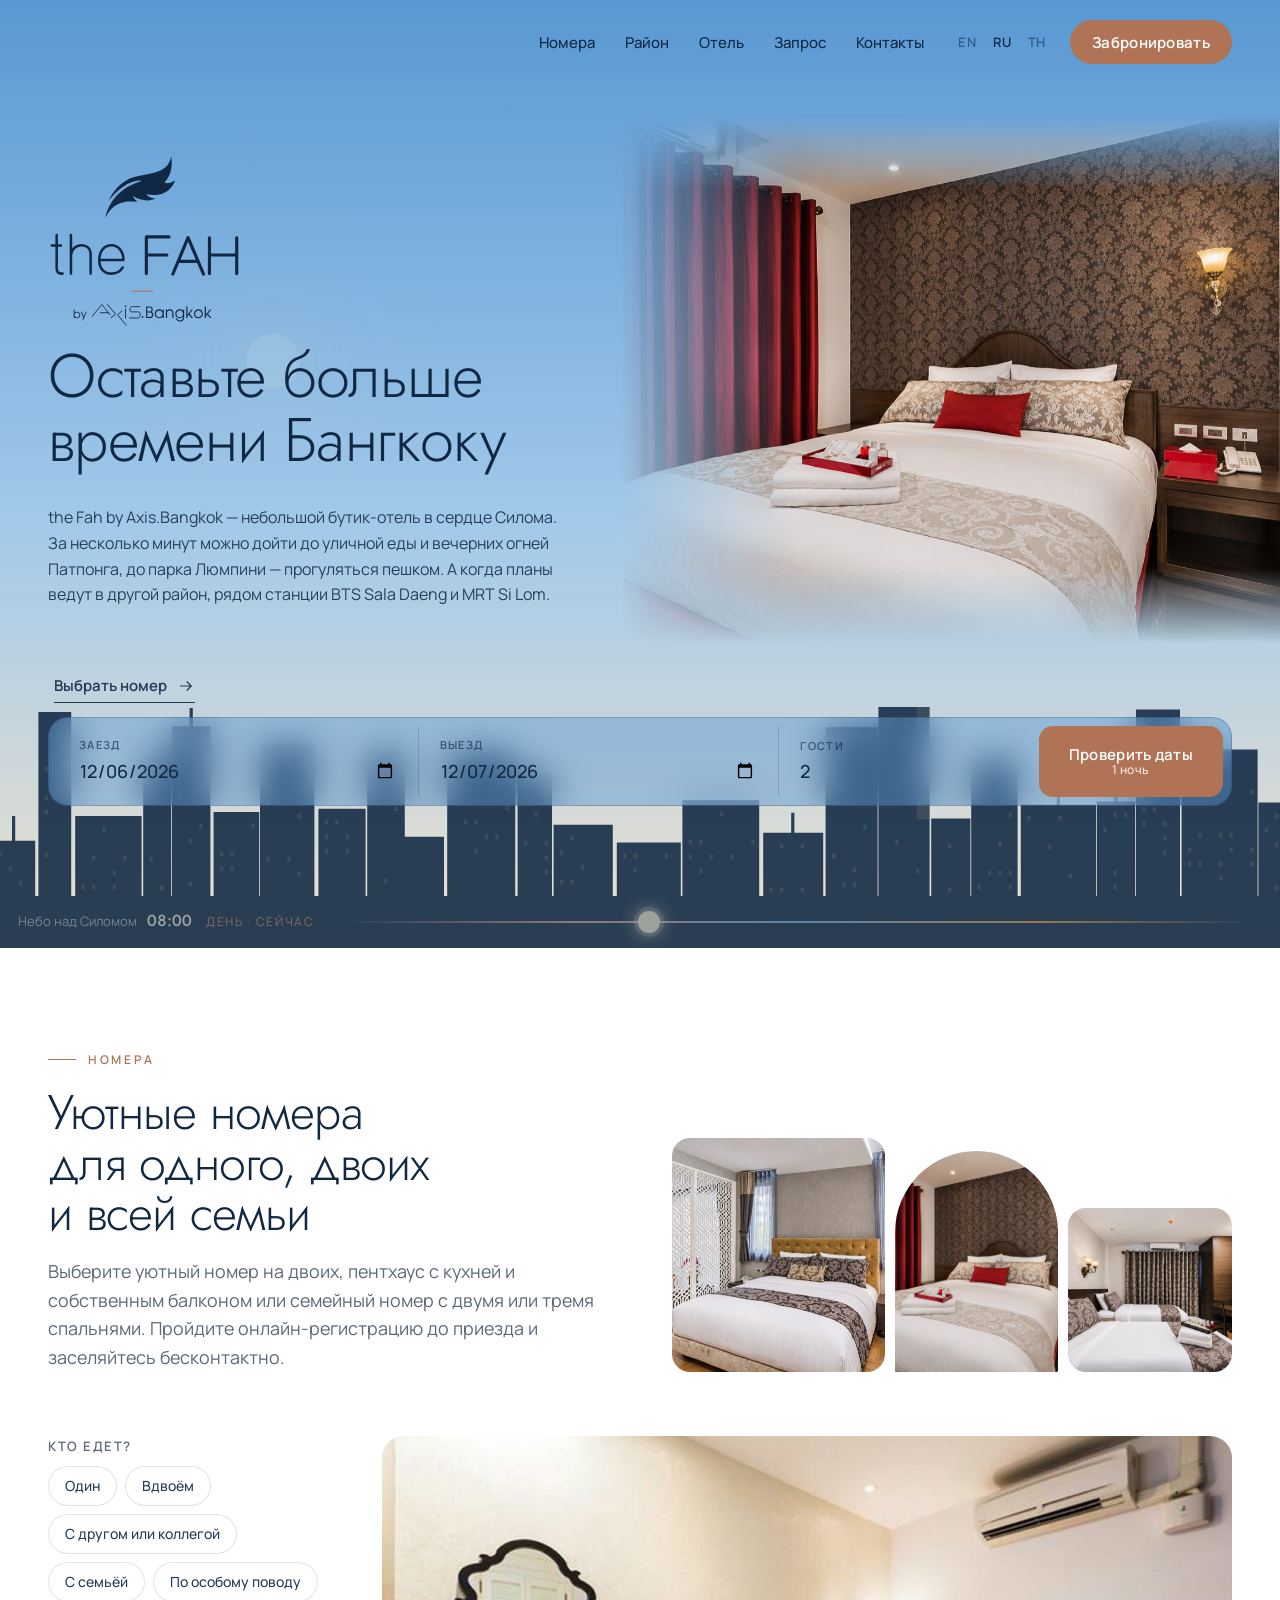
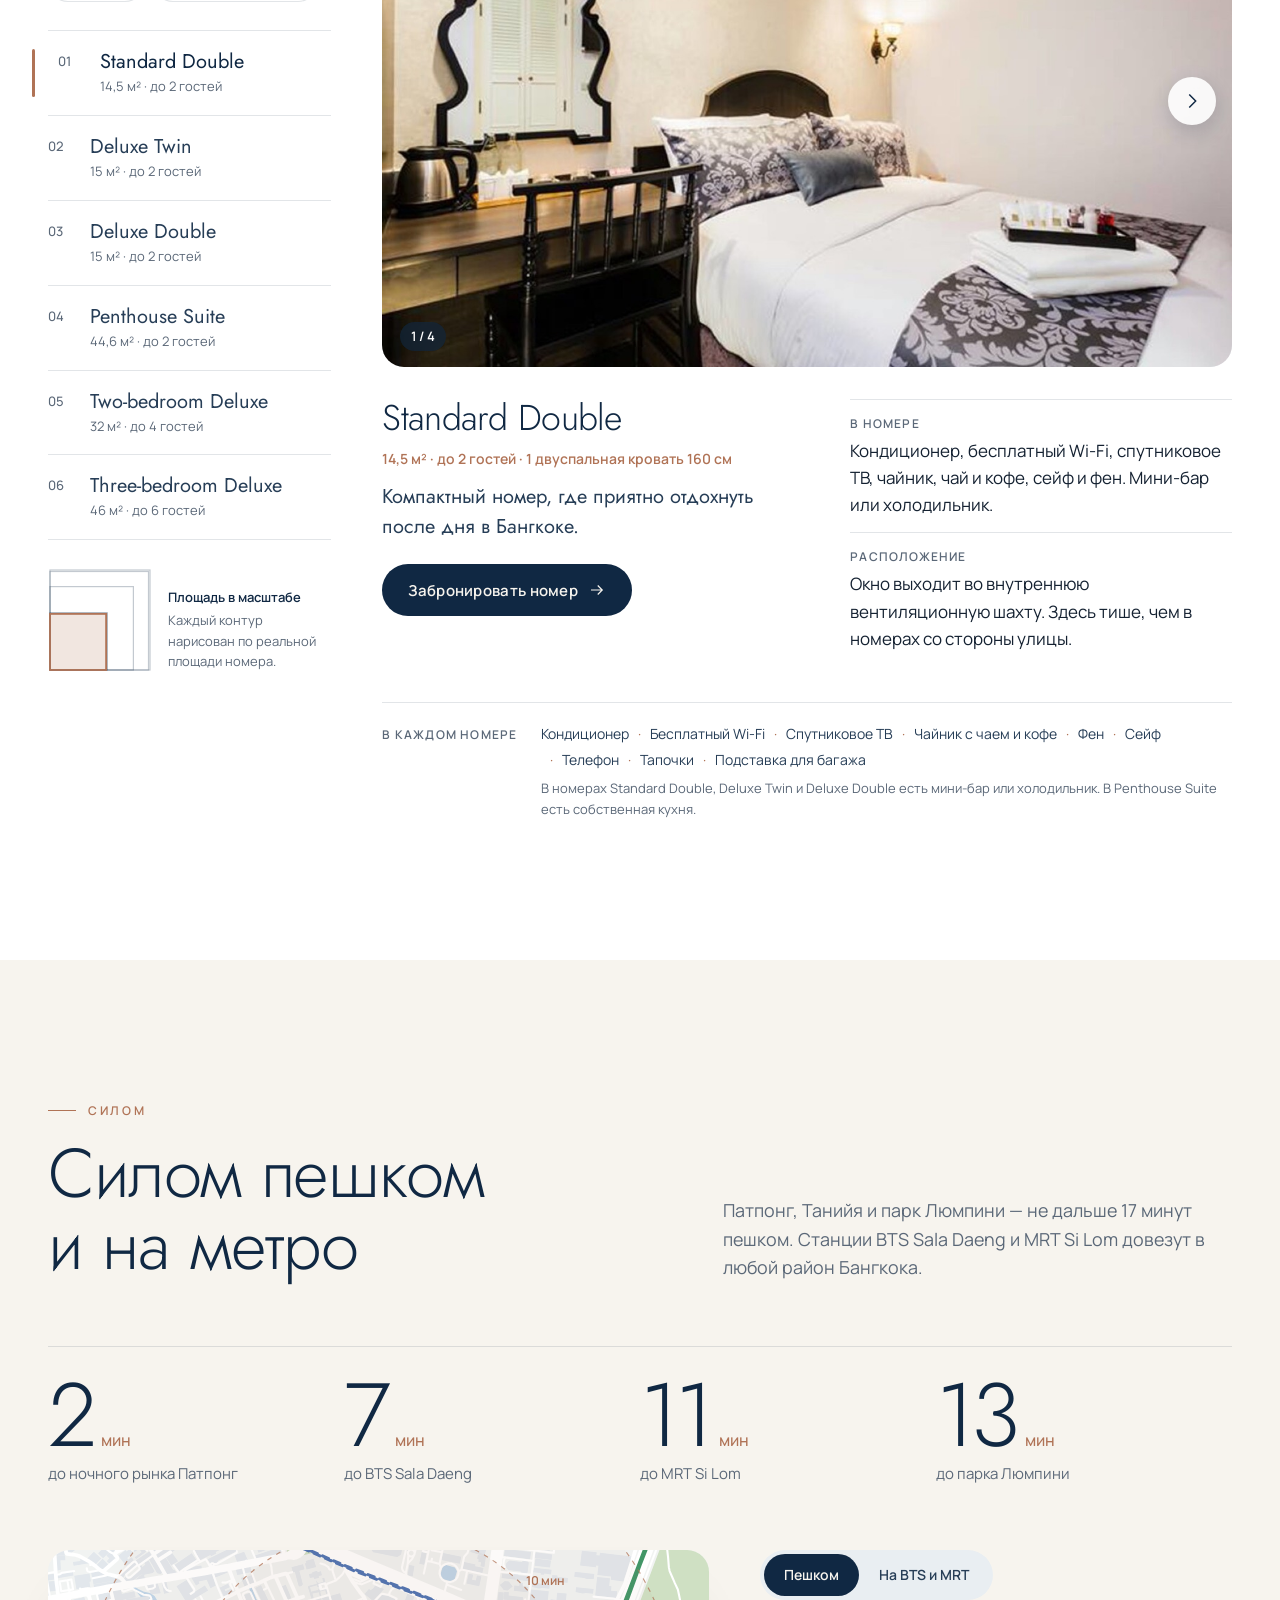
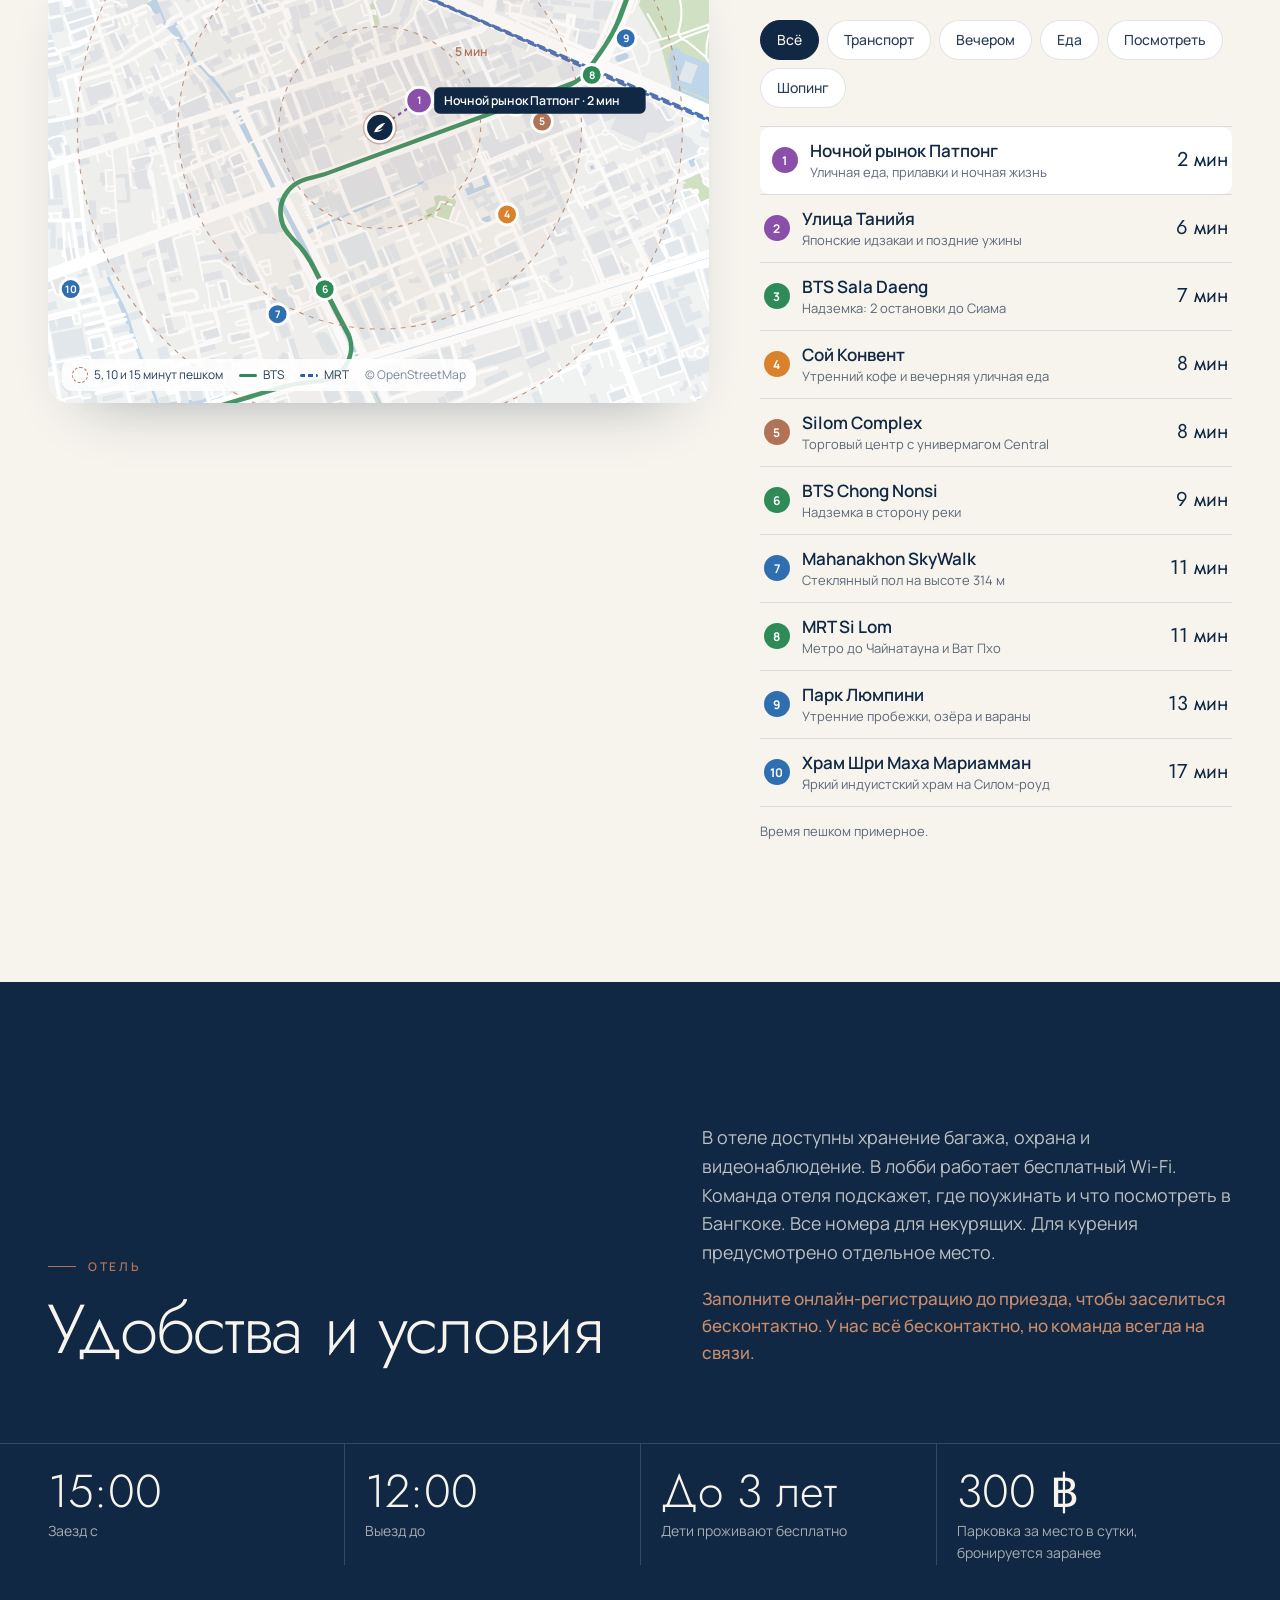
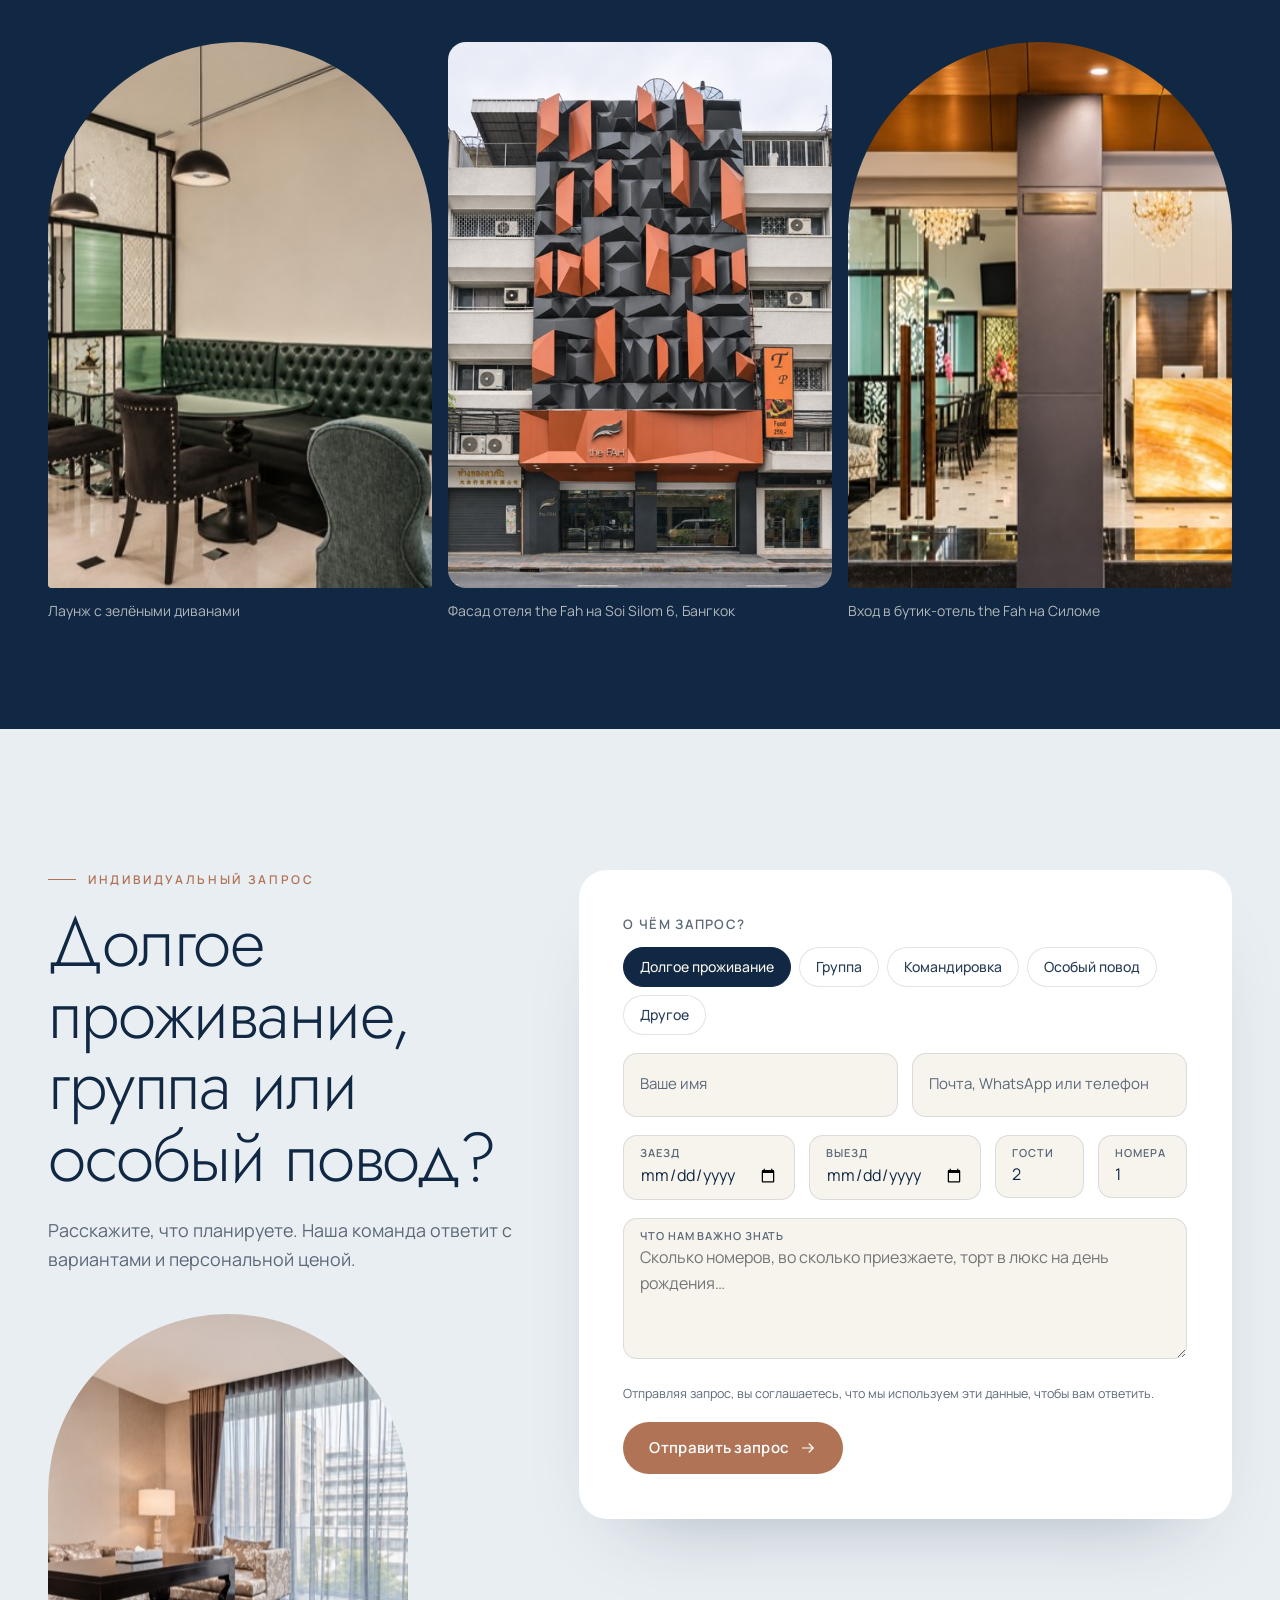
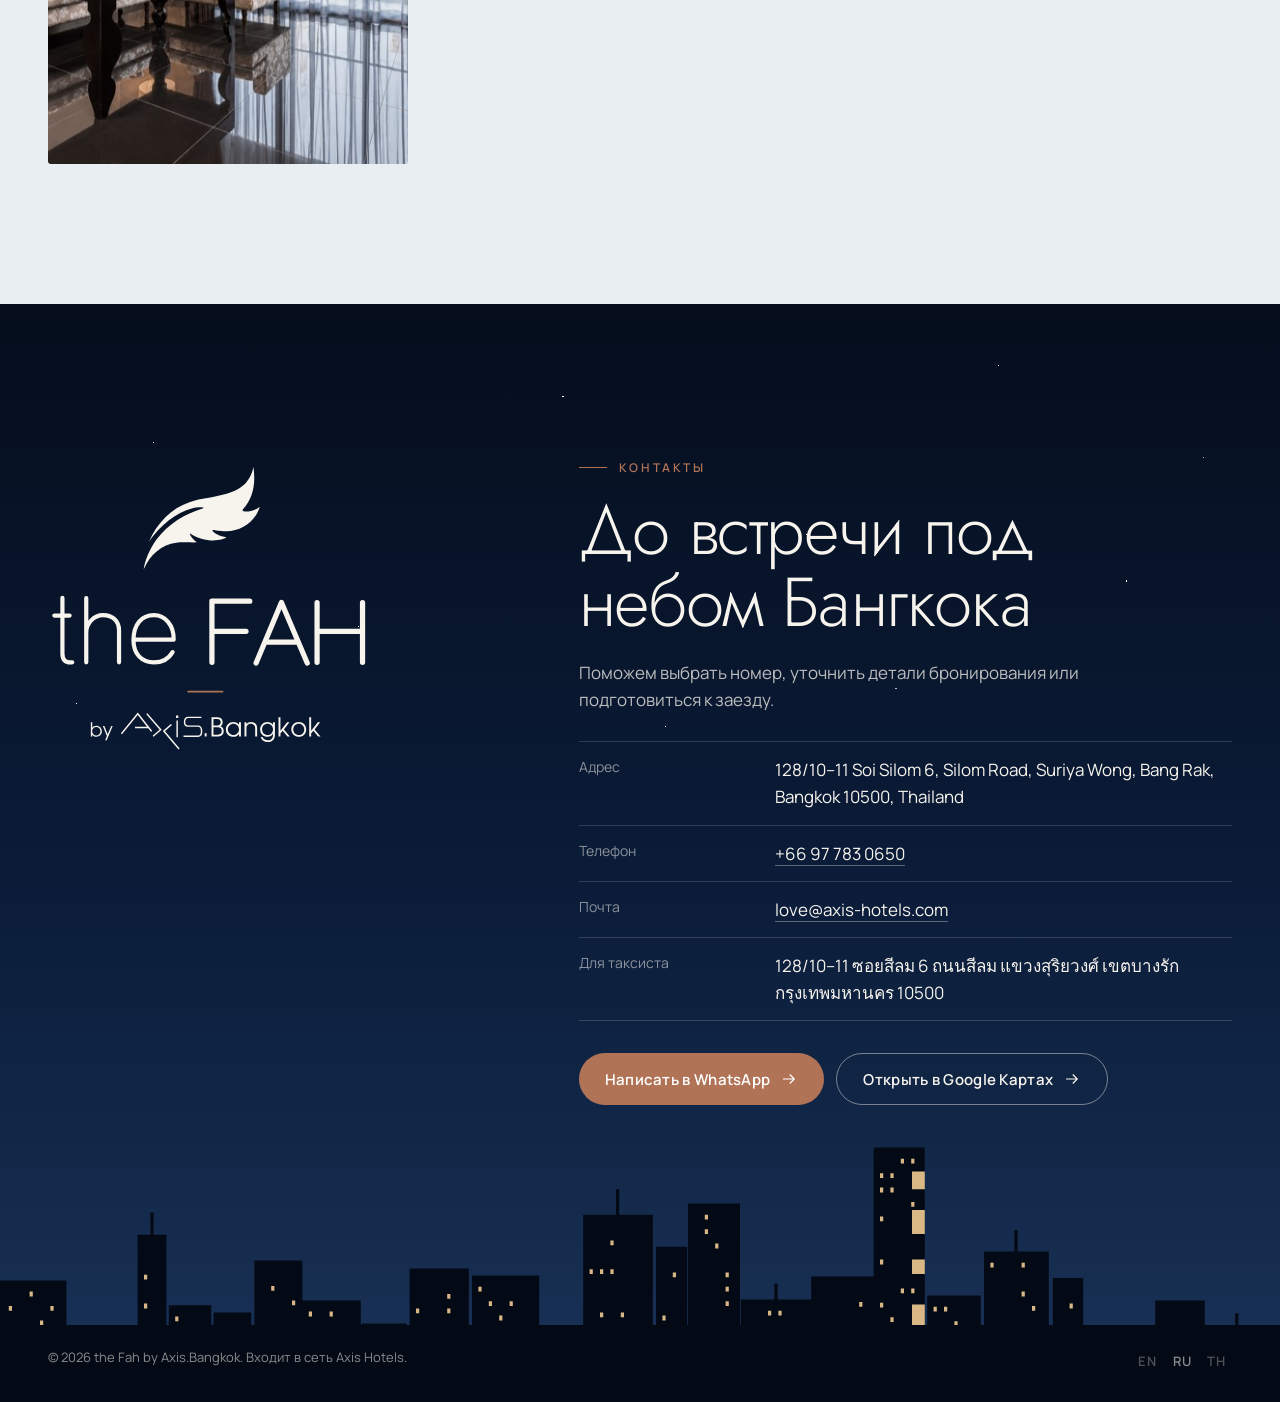
==== docs/ru/index.html @ 9aed9210 "the Fah by Axis.Bangkok website Static pages for Tilda (EN/RU/TH) built from content/*.json by scrip" ====
<!doctype html>
<html lang="ru">
<head>
<meta charset="utf-8">
<meta name="viewport" content="width=device-width, initial-scale=1">
<title>the Fah by Axis.Bangkok — бутик-отель в Силоме, Бангкок</title>
<meta name="description" content="Бутик-отель в Силоме, Бангкок: рядом BTS Sala Daeng, MRT Si Lom и Патпонг. Номера на двоих, пентхаус с балконом и семейные номера. Бронируйте напрямую.">
<meta name="robots" content="noindex">
<link rel="alternate" hreflang="en" href="../en/"><link rel="alternate" hreflang="ru" href="../ru/"><link rel="alternate" hreflang="th" href="../th/">
<link rel="icon" href="../logo.svg">
<style>html,body{margin:0;background:#F7F4EE}</style>
</head>
<body>
<!-- the Fah by Axis.Bangkok · RU · generated by scripts/build.py, do not edit by hand -->
<link rel="preconnect" href="https://fonts.googleapis.com">
<link rel="preconnect" href="https://fonts.gstatic.com" crossorigin>
<link rel="stylesheet" href="https://fonts.googleapis.com/css2?family=Jost:wght@300;400;500&family=Manrope:wght@400;500;600&display=swap">
<style>.fah{--navy:#102843;--navy-2:#1A3557;--slate:#273E57;--ink:#142131;--muted:#5B6878;--copper:#B07356;--copper-2:#C98D6E;--ivory:#F7F4EE;--paper:#FFFFFF;--mist:#E9EEF2;--line:rgba(16,40,67,.12);--sky1:#0B1A30;--sky2:#10264A;--sky3:#1F3A60;--hero-fg:#F7F4EE;--stars:1;--lights:1;--sun-x:50%;--sun-y:30%;--sun-c:#F6E7C8;--sun-s:46px;--wrap:1320px;--header:84px;--ease:cubic-bezier(.2,.7,.1,1);--display:"Jost","Kanit",system-ui,sans-serif;--body:"Manrope","Noto Sans Thai",system-ui,-apple-system,"Segoe UI",sans-serif;font-family:var(--body);font-size:17px;line-height:1.6;color:var(--ink);background:var(--ivory);-webkit-font-smoothing:antialiased;overflow-x:clip}.fah--th{--display:"Kanit","Jost",sans-serif;--body:"Noto Sans Thai","Manrope",sans-serif;line-height:1.75}.fah *,.fah *::before,.fah *::after{box-sizing:border-box}.fah :where(h1,h2,h3,p,ul,ol,dl,dd,figure,fieldset,legend){margin:0;padding:0;border:0}.fah :where(ul,ol){list-style:none}.fah :where(img){display:block;max-width:100%;height:auto;border:0}.fah :where(a){color:inherit;text-decoration:none}.fah :where(button,input,select,textarea){font:inherit;color:inherit}.fah :where(button){background:none;border:0;padding:0;cursor:pointer}.fah [id]{scroll-margin-top:72px}.fah *:focus-visible{outline:2px solid var(--copper);outline-offset:3px}.fah ::selection{background:var(--copper);color:#fff}.fah h1,.fah h2,.fah h3{font-family:var(--display);font-weight:300;letter-spacing:-.02em;line-height:1.04;color:inherit;text-wrap:balance}.fah h2{font-size:clamp(38px,5.4vw,78px)}.fah h3{font-size:clamp(28px,2.8vw,40px)}.fah--th h1,.fah--th h2,.fah--th h3{letter-spacing:0;line-height:1.25}.fah-wrap{width:100%;max-width:var(--wrap);margin:0 auto;padding:0 clamp(16px,4vw,48px)}.fah-kicker,.fah-eyebrow{font-size:12px;font-weight:600;letter-spacing:.22em;text-transform:uppercase;color:var(--copper);margin-bottom:18px;display:flex;align-items:center;gap:12px}.fah-kicker::before{content:"";width:28px;height:1px;background:currentColor}.fah--th .fah-kicker,.fah--th .fah-eyebrow{letter-spacing:.04em;font-size:14px}.fah-lead{font-size:clamp(17px,1.4vw,20px);color:var(--muted);max-width:34em}.fah-note{font-size:13px;color:var(--muted);margin-top:14px}.fah-hint{font-size:13px;letter-spacing:.12em;text-transform:uppercase;opacity:.55;margin-top:18px;text-align:center}.fah-btn{display:inline-flex;align-items:center;justify-content:center;gap:10px;min-height:52px;padding:0 26px;border-radius:100px;font:600 15px/1 var(--body);letter-spacing:.02em;white-space:nowrap;transition:background .25s,color .25s,transform .25s var(--ease),box-shadow .25s}.fah-btn svg{width:18px;height:18px;transition:transform .3s var(--ease)}.fah-btn:hover svg{transform:translateX(4px)}.fah-btn--copper{background:var(--copper);color:#fff}.fah-btn--copper:hover{background:#9C6247;box-shadow:0 10px 30px -10px rgba(176,115,86,.8)}.fah-btn--navy{background:var(--navy);color:var(--ivory)}.fah-btn--navy:hover{background:var(--navy-2)}.fah-btn--ghost{border:1px solid rgba(247,244,238,.45);color:var(--ivory)}.fah-btn--ghost:hover{background:rgba(247,244,238,.1)}.fah-btn--line{border:1px solid var(--line);color:var(--navy);background:var(--paper)}.fah-chips{display:flex;flex-wrap:wrap;gap:8px}.fah-chip{position:relative;display:inline-flex;align-items:center;min-height:40px;padding:0 16px;border-radius:100px;border:1px solid var(--line);background:var(--paper);font-size:14px;font-weight:500;color:var(--slate);cursor:pointer;transition:background .2s,color .2s,border-color .2s}.fah-chip:hover{border-color:var(--navy)}.fah-chip.is-on,.fah-chip[aria-pressed="true"],.fah-chip:has(input:checked){background:var(--navy);border-color:var(--navy);color:var(--ivory)}.fah-chip input{position:absolute;opacity:0;pointer-events:none}.fah-header{position:fixed;top:0;left:0;right:0;z-index:60;padding-top:env(safe-area-inset-top,0px);color:var(--hero-fg);transition:background .35s,color .35s,box-shadow .35s,transform .35s var(--ease)}.fah-header.is-solid{background:rgba(247,244,238,.92);color:var(--navy);backdrop-filter:blur(14px);-webkit-backdrop-filter:blur(14px);box-shadow:0 1px 0 var(--line)}.fah-header.is-hidden{transform:translateY(-100%)}.fah-header__row{display:flex;align-items:center;gap:28px;height:var(--header);transition:height .35s}.fah-header.is-solid .fah-header__row{height:68px}.fah-logo-h{display:block;height:50px;width:auto;transition:height .35s}.fah-header.is-solid .fah-logo-h{height:42px}.fah-header__logo{transition:opacity .35s,transform .35s var(--ease)}.fah-header:not(.is-solid):not(.is-menu) .fah-header__logo{opacity:0;transform:translateY(-6px);pointer-events:none}.fah-menu{margin-left:auto}.fah-menu ul{display:flex;gap:30px}.fah-menu a{font-size:15px;font-weight:500;position:relative;padding:6px 0}.fah-menu a::after{content:"";position:absolute;left:0;right:0;bottom:0;height:1px;background:currentColor;transform:scaleX(0);transform-origin:right;transition:transform .35s var(--ease)}.fah-menu a:hover::after{transform:scaleX(1);transform-origin:left}.fah-header__end{display:flex;align-items:center;gap:18px}.fah-langs{display:flex;gap:4px;font-size:13px;font-weight:600;letter-spacing:.06em}.fah-langs a{padding:4px 6px;opacity:.55;transition:opacity .2s}.fah-langs a[aria-current],.fah-langs a:hover{opacity:1}.fah-langs--menu{display:none}.fah-header__book{min-height:44px;padding:0 22px}.fah-burger{display:none;width:44px;height:44px;position:relative}.fah-burger span{position:absolute;left:11px;right:11px;height:1.5px;background:currentColor;transition:transform .3s,top .3s}.fah-burger span:first-child{top:17px}.fah-burger span:last-child{top:26px}.fah-burger[aria-expanded="true"] span:first-child{top:21px;transform:rotate(45deg)}.fah-burger[aria-expanded="true"] span:last-child{top:21px;transform:rotate(-45deg)}.fah-sky{position:absolute;inset:0;background:linear-gradient(180deg,var(--sky1) 0%,var(--sky2) 55%,var(--sky3) 100%);transition:background 1.2s;overflow:hidden}.fah-stars{position:absolute;inset:0 0 30% 0;opacity:var(--stars);transition:opacity 1.2s;background-image:radial-gradient(1px 1px at 12% 18%,#fff 50%,transparent 51%),radial-gradient(1px 1px at 28% 42%,#fff 50%,transparent 51%),radial-gradient(1.5px 1.5px at 44% 12%,#fff 50%,transparent 51%),radial-gradient(1px 1px at 63% 30%,#fff 50%,transparent 51%),radial-gradient(1px 1px at 78% 8%,#fff 50%,transparent 51%),radial-gradient(1.5px 1.5px at 88% 36%,#fff 50%,transparent 51%),radial-gradient(1px 1px at 6% 52%,#fff 50%,transparent 51%),radial-gradient(1px 1px at 52% 55%,#fff 50%,transparent 51%),radial-gradient(1px 1px at 36% 26%,rgba(255,255,255,.7) 50%,transparent 51%),radial-gradient(1px 1px at 70% 50%,rgba(255,255,255,.7) 50%,transparent 51%),radial-gradient(1px 1px at 94% 20%,rgba(255,255,255,.7) 50%,transparent 51%),radial-gradient(1px 1px at 20% 6%,rgba(255,255,255,.7) 50%,transparent 51%);animation:fah-twinkle 6s ease-in-out infinite alternate}@keyframes fah-twinkle{from{filter:brightness(.7)}to{filter:brightness(1.3)}}.fah-sun{position:absolute;left:var(--sun-x);top:var(--sun-y);width:var(--sun-s);height:var(--sun-s);margin:calc(var(--sun-s) / -2) 0 0 calc(var(--sun-s) / -2);border-radius:50%;background:var(--sun-c);box-shadow:0 0 60px 20px var(--sun-glow,rgba(246,231,200,.4)),0 0 200px 80px var(--sun-glow2,rgba(246,231,200,.15));transition:left 1.2s var(--ease),top 1.2s var(--ease),background 1.2s,box-shadow 1.2s,opacity .6s}.fah-sun.is-behind{opacity:.12}.fah-hero.is-dragging .fah-sky,.fah-hero.is-dragging .fah-sun,.fah-hero.is-dragging .fah-stars,.fah-hero.is-dragging .fah-city__b,.fah-hero.is-dragging .fah-city__w,.fah-hero.is-dragging{transition:none}.fah-city{position:absolute;left:0;right:0;bottom:0;width:100%;height:clamp(130px,21vh,240px);pointer-events:none}.fah-city__b{fill:var(--city,#0A1628);transition:fill 1.2s}.fah-city__w{fill:#FFD89A;opacity:calc(var(--lights) * .85);transition:opacity 1.2s}.fah-city__w--a{animation:fah-blink 7s steps(1) infinite}.fah-city__w--b{animation:fah-blink 11s steps(1) 2s infinite}.fah-city__w--c{animation:fah-blink 5s steps(1) 1s infinite}@keyframes fah-blink{0%,100%{opacity:calc(var(--lights) * .9)}40%{opacity:0}70%{opacity:calc(var(--lights) * .6)}}.fah-hero{position:relative;min-height:max(720px,100svh);color:var(--hero-fg);display:flex;align-items:center;isolation:isolate;transition:color 1.2s}.fah-hero>.fah-city{z-index:1}.fah-hero__grid{position:relative;z-index:2;display:grid;grid-template-columns:minmax(0,6fr) minmax(0,5fr);gap:clamp(32px,5vw,80px);align-items:center;padding-top:calc(var(--header) + 32px);padding-bottom:72px}.fah-hero__logo{width:clamp(150px,15vw,210px);margin-bottom:30px}.fah-hero__logo svg{width:100%;height:auto;display:block}.fah-hero .fah-eyebrow{color:inherit;opacity:.8}.fah-hero h1{font-size:clamp(40px,4.8vw,76px);margin-bottom:20px}.fah-hero__lead{font-size:clamp(16px,1.25vw,18px);max-width:36em;opacity:.85}.fah-booking{margin-top:38px;display:grid;grid-template-columns:1fr 1fr .7fr auto;gap:2px;padding:6px;border-radius:22px;background:rgba(255,255,255,.95);color:var(--ink);box-shadow:0 30px 60px -30px rgba(5,12,24,.6);max-width:760px}.fah-booking label{display:flex;flex-direction:column;justify-content:center;padding:8px 16px;border-radius:16px;cursor:pointer;transition:background .2s;min-width:0}.fah-booking label:hover{background:var(--mist)}.fah-booking span{font-size:11px;font-weight:600;letter-spacing:.12em;text-transform:uppercase;color:var(--muted)}.fah--th .fah-booking span{letter-spacing:0;font-size:13px}.fah-booking input,.fah-booking select{border:0;background:none;padding:2px 0 0;font-size:16px;font-weight:600;color:var(--navy);outline:none;width:100%;min-width:0;-webkit-appearance:none;appearance:none}.fah-booking button{border-radius:16px;flex-direction:column;gap:2px;min-height:64px}.fah-booking__nights{font-size:12px;font-weight:500;opacity:.85}.fah-booking__nights:empty{display:none}.fah-hero__visual{position:relative;justify-self:end;width:100%;max-width:470px}.fah-arch{position:relative;aspect-ratio:4 / 5.4;border-radius:999px 999px 18px 18px;overflow:hidden;background:rgba(255,255,255,.08);box-shadow:0 50px 80px -40px rgba(0,0,0,.6),0 0 0 1px rgba(255,255,255,.12) inset}.fah-arch__slide{position:absolute;inset:0;opacity:0;transition:opacity 1.4s ease}.fah-arch__slide.is-on{opacity:1}.fah-arch__slide img{width:100%;height:100%;object-fit:cover;transform:scale(1.08);transition:transform 7s linear}.fah-arch__slide.is-on img{transform:scale(1)}.fah-dial{position:absolute;left:-36px;right:24px;bottom:-28px;padding:14px 18px 12px;border-radius:18px;background:rgba(10,22,40,.58);color:#F7F4EE;backdrop-filter:blur(16px);-webkit-backdrop-filter:blur(16px);border:1px solid rgba(255,255,255,.14);display:grid;grid-template-columns:1fr auto;gap:6px 14px;align-items:center}.fah-dial__row{grid-column:1 / -1;display:flex;align-items:baseline;gap:10px;font-size:13px}.fah-dial__label{opacity:.7}.fah-dial__time{font:500 20px/1 var(--display);font-variant-numeric:tabular-nums}.fah-dial__phase{margin-left:auto;font-size:12px;letter-spacing:.14em;text-transform:uppercase;color:var(--copper-2)}.fah--th .fah-dial__phase{letter-spacing:0;font-size:13px}.fah-dial__range{-webkit-appearance:none;appearance:none;width:100%;height:26px;background:transparent;cursor:grab;margin:0}.fah-dial__range::-webkit-slider-runnable-track{height:2px;border-radius:2px;background:linear-gradient(90deg,#1F3A60,#E8A59A 26%,#86BCE8 50%,#F2A65A 76%,#1F3A60)}.fah-dial__range::-moz-range-track{height:2px;background:linear-gradient(90deg,#1F3A60,#E8A59A 26%,#86BCE8 50%,#F2A65A 76%,#1F3A60)}.fah-dial__range::-webkit-slider-thumb{-webkit-appearance:none;width:22px;height:22px;margin-top:-10px;border-radius:50%;background:var(--sun-c);box-shadow:0 0 0 4px rgba(255,255,255,.18),0 0 18px var(--sun-c)}.fah-dial__range::-moz-range-thumb{width:22px;height:22px;border:0;border-radius:50%;background:var(--sun-c);box-shadow:0 0 0 4px rgba(255,255,255,.18),0 0 18px var(--sun-c)}.fah-dial__now{font-size:12px;font-weight:600;letter-spacing:.08em;text-transform:uppercase;padding:6px 10px;border-radius:100px;border:1px solid rgba(255,255,255,.3)}.fah-dial__now[hidden]{display:none}.fah-intro{padding:clamp(110px,14vw,200px) 0 clamp(80px,10vw,140px);background:var(--ivory)}.fah-intro__text{font:300 clamp(28px,3.6vw,54px)/1.22 var(--display);letter-spacing:-.015em;color:var(--navy);max-width:22em}.fah--th .fah-intro__text{line-height:1.45;letter-spacing:0}.fah.is-js .fah-intro__text span{opacity:.14;transition:opacity .4s}.fah.is-js .fah-intro__text span.is-lit{opacity:1}.fah-numbers{display:grid;grid-template-columns:repeat(4,1fr);margin-top:clamp(64px,8vw,110px);border-top:1px solid var(--line)}.fah-numbers li{padding:28px 24px 0 0;display:flex;flex-direction:column;gap:6px}.fah-numbers strong{font:300 clamp(56px,7vw,108px)/.9 var(--display);color:var(--navy);letter-spacing:-.04em;display:flex;align-items:baseline;gap:8px}.fah-numbers small{font:500 16px/1 var(--body);letter-spacing:0;color:var(--copper)}.fah-numbers span{color:var(--muted);font-size:15px}.fah-section{padding:clamp(90px,11vw,160px) 0;position:relative}.fah-head{margin-bottom:clamp(40px,5vw,72px)}.fah-head--row{display:grid;grid-template-columns:minmax(0,1.2fr) minmax(0,1fr);gap:32px 64px;align-items:end}.fah-head h2{color:var(--navy)}.fah-rooms{background:var(--paper)}.fah-who p{font-size:13px;font-weight:600;letter-spacing:.12em;text-transform:uppercase;color:var(--muted);margin-bottom:12px}.fah--th .fah-who p{letter-spacing:0;font-size:15px}.fah-rooms__grid{display:grid;grid-template-columns:minmax(250px,3fr) minmax(0,9fr);gap:clamp(28px,4vw,64px);align-items:start}.fah-rooms__side{position:sticky;top:96px;display:flex;flex-direction:column;gap:28px}.fah-tabs{display:flex;flex-direction:column;border-top:1px solid var(--line)}.fah-tab{position:relative;display:grid;grid-template-columns:34px 1fr;gap:2px 8px;text-align:left;padding:18px 8px 18px 0;border-bottom:1px solid var(--line);transition:padding .35s var(--ease)}.fah-tab__n{grid-row:span 2;font:500 13px/1.9 var(--body);color:var(--muted)}.fah-tab__name{font:400 20px/1.25 var(--display);color:var(--slate);transition:color .25s}.fah-tab__meta{font-size:13px;color:var(--muted)}.fah-tab__match{position:absolute;right:0;top:-10px;font-size:11px;font-weight:600;letter-spacing:.06em;text-transform:uppercase;color:#fff;background:var(--copper);border-radius:100px;padding:3px 9px;opacity:0;transform:translateY(4px);transition:opacity .3s,transform .3s}.fah--th .fah-tab__match{letter-spacing:0;font-size:12px}.fah-tab.is-match .fah-tab__match{opacity:1;transform:none}.fah-tab::before{content:"";position:absolute;left:-16px;top:18px;bottom:18px;width:3px;border-radius:3px;background:var(--copper);transform:scaleY(0);transition:transform .35s var(--ease)}.fah-tab.is-on{padding-left:10px}.fah-tab.is-on::before{transform:scaleY(1)}.fah-tab.is-on .fah-tab__name,.fah-tab:hover .fah-tab__name{color:var(--navy)}.fah-scale{display:grid;grid-template-columns:104px 1fr;gap:16px;align-items:end;font-size:13px;color:var(--muted)}.fah-scale svg{width:104px;height:104px;overflow:visible}.fah-scale rect{fill:none;stroke:rgba(16,40,67,.25);stroke-width:1.2;transition:fill .4s,stroke .4s}.fah-scale rect.is-on{fill:rgba(176,115,86,.18);stroke:var(--copper);stroke-width:1.8}.fah-scale b{display:block;color:var(--navy);font-weight:600;margin-bottom:2px}.fah-rooms__stage{position:relative}.fah-room{display:grid;grid-template-columns:minmax(0,1fr);gap:32px;margin-bottom:64px}.fah.is-js .fah-room{display:none;margin:0}.fah.is-js .fah-room.is-on{display:grid;animation:fah-in .6s var(--ease)}@keyframes fah-in{from{opacity:0;transform:translateY(16px)}to{opacity:1;transform:none}}.fah-room__media{position:relative;border-radius:22px;overflow:hidden;background:var(--mist)}.fah-track{display:flex;overflow-x:auto;scroll-snap-type:x mandatory;scrollbar-width:none;overscroll-behavior-x:contain}.fah-track::-webkit-scrollbar{display:none}.fah-track li{flex:0 0 100%;scroll-snap-align:start;aspect-ratio:16 / 10}.fah-zoom{display:block;width:100%;height:100%;cursor:zoom-in}.fah-track img,.fah-strip img{width:100%;height:100%;object-fit:cover}.fah-nav{position:absolute;top:50%;transform:translateY(-50%);width:48px;height:48px;border-radius:50%;background:rgba(255,255,255,.9);color:var(--navy);display:grid;place-items:center;box-shadow:0 6px 20px rgba(16,40,67,.18);transition:opacity .25s,background .25s,transform .25s}.fah-nav:hover{background:#fff;transform:translateY(-50%) scale(1.06)}.fah-nav svg{width:22px;height:22px}.fah-prev{left:16px}.fah-next{right:16px}.fah-nav[disabled]{opacity:0;pointer-events:none}.fah-count{position:absolute;left:18px;bottom:16px;color:#fff;background:rgba(16,40,67,.6);backdrop-filter:blur(6px);font-size:13px;font-weight:600;padding:4px 11px;border-radius:100px}.fah-room__info{display:grid;grid-template-columns:minmax(0,1fr) minmax(0,1fr);gap:10px 48px;align-items:start}.fah-room__info h3{color:var(--navy);grid-column:1}.fah-room__specs{grid-column:1;display:flex;flex-wrap:wrap;gap:6px 16px;font-size:14px;font-weight:600;color:var(--copper)}.fah-room__specs span + span::before{content:"·";margin-right:16px;color:rgba(16,40,67,.3)}.fah-room__tagline{grid-column:1;font:400 20px/1.45 var(--display);color:var(--slate);margin-top:12px}.fah-room__text{grid-column:2;grid-row:1 / span 3;color:var(--muted)}.fah-room__hl{grid-column:2;display:flex;flex-wrap:wrap;gap:8px}.fah-room__hl li{font-size:13px;padding:6px 12px;border-radius:100px;background:var(--mist);color:var(--slate);font-weight:500}.fah-room__info .fah-btn{grid-column:1;justify-self:start;margin-top:14px}.fah-amenities{margin-top:clamp(64px,8vw,110px);padding-top:36px;border-top:1px solid var(--line);display:grid;grid-template-columns:minmax(250px,3fr) minmax(0,9fr);gap:24px clamp(28px,4vw,64px)}.fah-amenities h3{font-size:24px;color:var(--navy)}.fah-amenities ul{display:flex;flex-wrap:wrap;gap:10px 28px;color:var(--slate)}.fah-amenities li{display:flex;align-items:center;gap:10px}.fah-amenities li::before{content:"";width:6px;height:6px;border-radius:50%;background:var(--copper)}.fah-hotel{background:var(--navy);color:var(--ivory);overflow:hidden}.fah-hotel h2{color:var(--ivory)}.fah-hotel .fah-lead{color:rgba(247,244,238,.75)}.fah-hotel__head{display:grid;grid-template-columns:minmax(0,1.1fr) minmax(0,1fr);gap:32px 72px;align-items:end;margin-bottom:clamp(48px,6vw,80px)}.fah-services{display:grid;grid-template-columns:1fr 1fr;gap:0 28px;margin-top:28px}.fah-services li{padding:11px 0;border-bottom:1px solid rgba(247,244,238,.14);font-size:15px;display:flex;gap:12px;align-items:baseline}.fah-services li::before{content:"";width:12px;height:1px;background:var(--copper-2);transform:translateY(-4px);flex:none}.fah-strip{overflow-x:auto;scrollbar-width:none;cursor:grab;padding:0 clamp(16px,4vw,48px);-webkit-overflow-scrolling:touch}.fah-strip::-webkit-scrollbar{display:none}.fah-strip.is-grabbing{cursor:grabbing}.fah-strip.is-grabbing .fah-zoom{pointer-events:none}.fah-strip__track{display:flex;gap:18px;width:max-content}.fah-strip li{width:clamp(240px,26vw,380px);flex:none}.fah-strip li:nth-child(odd) .fah-zoom{aspect-ratio:3 / 4}.fah-strip li:nth-child(even){padding-top:64px}.fah-strip li:nth-child(even) .fah-zoom{aspect-ratio:4 / 4.4}.fah-strip .fah-zoom{border-radius:18px;overflow:hidden}.fah-strip li:nth-child(3n+1) .fah-zoom{border-radius:999px 999px 18px 18px}.fah-strip img{transition:transform .8s var(--ease)}.fah-strip .fah-zoom:hover img{transform:scale(1.05)}.fah-strip li>span{display:block;margin-top:12px;font-size:14px;color:rgba(247,244,238,.7)}.fah-area{background:var(--ivory)}.fah-area__grid{display:grid;grid-template-columns:minmax(300px,4fr) minmax(0,7fr);gap:clamp(28px,4vw,56px);align-items:start}.fah-places{margin-top:22px;border-top:1px solid var(--line);counter-reset:place}.fah-places li{border-bottom:1px solid var(--line);counter-increment:place}.fah-places li[hidden]{display:none}.fah-places button{width:100%;display:grid;grid-template-columns:26px 1fr auto;gap:12px;align-items:center;padding:13px 4px;text-align:left;transition:background .2s,padding .3s var(--ease);border-radius:10px}.fah-places li.is-on button,.fah-places button:hover{background:var(--paper);padding-left:12px}.fah-place__dot{width:26px;height:26px;border-radius:50%;display:grid;place-items:center;font-size:12px;font-weight:700;color:#fff;background:var(--cat)}.fah-place__dot::before{content:attr(data-n)}.fah-place__name{font-weight:600;color:var(--navy);line-height:1.3}.fah-place__name small{display:block;font-weight:400;font-size:13px;color:var(--muted);margin-top:2px}.fah-place__min{font:400 20px/1 var(--display);color:var(--navy);white-space:nowrap}.fah .fah-cat-transit{--cat:#2E8B57}.fah .fah-cat-night{--cat:#8A4FA8}.fah .fah-cat-food{--cat:#D9822B}.fah .fah-cat-sight{--cat:#2F6FB0}.fah .fah-cat-shop{--cat:#B07356}.fah-map{border-radius:22px;overflow:hidden;background:#F1F3F2;box-shadow:0 30px 60px -40px rgba(16,40,67,.45);position:sticky;top:96px}.fah-map img{width:100%;height:auto}.fah-map__layer{position:absolute;inset:0;width:100%;height:100%;overflow:visible}.fah-ring{fill:rgba(176,115,86,.05);stroke:var(--copper);stroke-width:1.2;stroke-dasharray:5 6;opacity:.75}.fah-ring__t{font:600 13px var(--body);fill:var(--copper)}.fah-marker{cursor:pointer;transition:opacity .3s}.fah-marker circle{fill:var(--cat);stroke:#fff;stroke-width:3;transition:r .25s}.fah-marker>text{font:700 11px var(--body);fill:#fff;text-anchor:middle;pointer-events:none}.fah-marker__path{stroke:var(--cat);stroke-width:2.5;stroke-dasharray:2 6;stroke-linecap:round;opacity:0;transition:opacity .3s}.fah-marker__label{opacity:0;transition:opacity .25s;pointer-events:none}.fah-marker__label rect{fill:var(--navy)}.fah-marker__label text{font:600 13px var(--body);fill:#fff}.fah-marker.is-on circle{r:14}.fah-marker.is-on .fah-marker__path,.fah-marker.is-on .fah-marker__label{opacity:1}.fah-marker.is-dim{opacity:.2}.fah-hotelpin circle{fill:var(--navy);stroke:#fff;stroke-width:3}.fah-hotelpin .fah-hotelpin__pulse{fill:var(--copper);stroke:none;opacity:.5;transform-origin:center;transform-box:fill-box;animation:fah-pulse 2.4s ease-out infinite}@keyframes fah-pulse{from{transform:scale(.8);opacity:.55}to{transform:scale(2.6);opacity:0}}.fah-map__legend{position:absolute;left:14px;bottom:12px;display:flex;flex-wrap:wrap;align-items:center;gap:6px;font-size:12px;color:var(--slate);background:rgba(255,255,255,.88);padding:6px 10px;border-radius:10px;max-width:calc(100% - 28px)}.fah-map__ring{width:16px;height:16px;border-radius:50%;border:1.5px dashed var(--copper)}.fah-map__line{width:18px;height:3px;border-radius:2px;margin-left:10px;background:#2E8B57}.fah-map__line--mrt{background:repeating-linear-gradient(90deg,#2F5DA8 0 5px,transparent 5px 8px)}.fah-map__osm{margin-left:10px;opacity:.6}.fah-transit{background:var(--paper)}.fah-transit__grid{display:grid;grid-template-columns:minmax(0,5fr) minmax(0,6fr);gap:clamp(28px,4vw,72px);align-items:start}.fah-dests{display:grid;grid-template-columns:1fr 1fr;gap:10px}.fah-dest{display:flex;flex-direction:column;align-items:flex-start;gap:4px;text-align:left;padding:18px 20px;border-radius:18px;border:1px solid var(--line);background:var(--ivory);transition:background .25s,color .25s,transform .25s var(--ease),border-color .25s}.fah-dest span{font-weight:600;color:var(--navy);line-height:1.3}.fah-dest small{font-size:13px;color:var(--muted)}.fah-dest:hover{transform:translateY(-2px);border-color:var(--navy)}.fah-dest.is-on{background:var(--navy);border-color:var(--navy)}.fah-dest.is-on span,.fah-dest.is-on small{color:var(--ivory)}.fah-routes{position:sticky;top:96px;border-radius:26px;background:var(--ivory);padding:clamp(24px,3vw,40px);min-height:420px}.fah-route{margin-bottom:40px}.fah.is-js .fah-route{display:none;margin:0}.fah.is-js .fah-route.is-on{display:block}.fah-route__total{font:300 clamp(64px,7vw,104px)/.9 var(--display);color:var(--navy);letter-spacing:-.04em;display:flex;align-items:baseline;gap:8px}.fah-route__total small{font:500 16px var(--body);letter-spacing:0;color:var(--copper)}.fah-route__sub{color:var(--muted);margin:8px 0 28px}.fah-step{position:relative;padding:0 0 0 40px;min-height:30px;display:flex;flex-direction:column;justify-content:center}.fah-step b{font-weight:600;color:var(--navy)}.fah-step small{font-size:13px;color:var(--muted)}.fah-step--start::before,.fah-step--station::before,.fah-step--end::before,.fah-step--change::before{content:"";position:absolute;left:6px;top:50%;width:16px;height:16px;margin-top:-8px;border-radius:50%;background:var(--paper);border:4px solid var(--c,var(--navy));z-index:1}.fah-step--start::before{background:var(--navy);border-color:var(--navy)}.fah-step--end::before{width:22px;height:22px;margin-top:-11px;left:3px;background:var(--copper);border-color:var(--copper);box-shadow:0 0 0 6px rgba(176,115,86,.18)}.fah-step--change::before{border:2px dashed var(--muted)}.fah-step--walk,.fah-step--ride{min-height:58px;font-size:14px;color:var(--muted)}.fah-step--walk::before{content:"";position:absolute;left:13px;top:-4px;bottom:-4px;border-left:2px dotted var(--muted)}.fah-step__line{position:absolute;left:11px;top:-6px;bottom:-6px;width:6px;border-radius:6px;background:var(--c);display:flex;flex-direction:column;justify-content:space-evenly;align-items:center;transform-origin:top}.fah-step__line i{width:4px;height:4px;border-radius:50%;background:rgba(255,255,255,.85)}.fah-step--ride span:last-child{font-weight:600;color:var(--slate)}@keyframes fah-draw{from{transform:scaleY(0)}to{transform:scaleY(1)}}.fah.is-js .fah-route.is-on .fah-step{animation:fah-in .5s var(--ease) both}.fah.is-js .fah-route.is-on .fah-step__line{animation:fah-draw .7s var(--ease) both}.fah-route.is-on .fah-step:nth-child(2){animation-delay:.06s}.fah-route.is-on .fah-step:nth-child(3){animation-delay:.12s}.fah-route.is-on .fah-step:nth-child(4){animation-delay:.18s}.fah-route.is-on .fah-step:nth-child(5){animation-delay:.24s}.fah-route.is-on .fah-step:nth-child(6){animation-delay:.3s}.fah-route.is-on .fah-step:nth-child(7){animation-delay:.36s}.fah-route.is-on .fah-step:nth-child(8){animation-delay:.42s}.fah-route.is-on .fah-step:nth-child(9){animation-delay:.48s}.fah-request{background:var(--mist)}.fah-request__grid{display:grid;grid-template-columns:minmax(0,5fr) minmax(0,7fr);gap:clamp(32px,5vw,88px);align-items:start}.fah-request h2{color:var(--navy);margin-bottom:22px}.fah-request__photo{margin-top:40px;max-width:360px;aspect-ratio:4 / 5;border-radius:999px 999px 18px 18px;overflow:hidden}.fah-request__photo img{width:100%;height:100%;object-fit:cover}.fah-form{background:var(--paper);border-radius:28px;padding:clamp(22px,3.5vw,48px);display:flex;flex-direction:column;gap:18px;box-shadow:0 40px 80px -50px rgba(16,40,67,.35)}.fah-form legend{font-size:13px;font-weight:600;letter-spacing:.1em;text-transform:uppercase;color:var(--muted);margin-bottom:12px}.fah--th .fah-form legend{letter-spacing:0;font-size:15px}.fah-form__row{display:grid;grid-template-columns:1fr 1fr;gap:14px}.fah-form__row--4{grid-template-columns:1fr 1fr .6fr .6fr}.fah-field{position:relative;display:block}.fah-field input,.fah-field textarea{width:100%;border:1px solid var(--line);border-radius:14px;background:var(--ivory);padding:26px 16px 10px;font-size:16px;color:var(--navy);outline:none;transition:border-color .2s,background .2s;-webkit-appearance:none;appearance:none;min-height:60px}.fah-field textarea{resize:vertical;min-height:120px}.fah-field input:focus,.fah-field textarea:focus{border-color:var(--navy);background:var(--paper)}.fah-field>span{position:absolute;left:17px;top:19px;font-size:15px;color:var(--muted);pointer-events:none;transition:top .2s,font-size .2s}.fah-field input:focus + span,.fah-field input:not(:placeholder-shown) + span,.fah-field input[type="date"] + span,.fah-field input[type="number"] + span,.fah-field--area>span{top:9px;font-size:11px;font-weight:600;letter-spacing:.08em;text-transform:uppercase}.fah--th .fah-field>span{letter-spacing:0 !important}.fah-field.is-error input{border-color:#C0392B}.fah-form__consent{font-size:12.5px;color:var(--muted)}.fah-form__actions{display:flex;flex-wrap:wrap;align-items:center;gap:16px}.fah-form__status{font-size:14px;font-weight:500;color:var(--slate)}.fah-form__status.is-ok{color:#2E7D4F}.fah-form__status.is-err{color:#B03A2E}.fah-faq{background:var(--ivory)}.fah-faq__grid{display:grid;grid-template-columns:minmax(0,5fr) minmax(0,7fr);gap:32px clamp(32px,5vw,88px)}.fah-faq h2{color:var(--navy)}.fah-faq details{border-bottom:1px solid var(--line)}.fah-faq details:first-child{border-top:1px solid var(--line)}.fah-faq summary{list-style:none;cursor:pointer;padding:22px 48px 22px 0;position:relative;font:400 21px/1.35 var(--display);color:var(--navy)}.fah-faq summary::-webkit-details-marker{display:none}.fah-faq summary::after{content:"";position:absolute;right:6px;top:50%;width:14px;height:14px;margin-top:-7px;background:linear-gradient(var(--copper),var(--copper)) center / 14px 1.5px no-repeat,linear-gradient(var(--copper),var(--copper)) center / 1.5px 14px no-repeat;transition:transform .3s var(--ease)}.fah-faq details[open] summary::after{transform:rotate(45deg)}.fah-faq p{padding:0 48px 24px 0;color:var(--muted)}.fah-footer{position:relative;color:var(--ivory);background:#081427;padding-top:clamp(100px,12vw,170px);overflow:hidden;isolation:isolate;--sky1:#050D1C;--sky2:#0B1D3A;--sky3:#1A3358;--stars:1;--lights:1}.fah-footer .fah-sky{z-index:-1}.fah-footer h2{color:var(--ivory);margin-bottom:36px}.fah-footer__grid{position:relative;z-index:2;display:grid;grid-template-columns:minmax(0,5fr) minmax(0,7fr);gap:48px clamp(32px,5vw,88px);align-items:start;padding-bottom:220px}.fah-footer__logo{width:min(320px,70%)}.fah-footer__logo svg{width:100%;height:auto;display:block}.fah-contacts{border-top:1px solid rgba(247,244,238,.16);margin-bottom:32px}.fah-contacts>div{display:grid;grid-template-columns:180px 1fr;gap:16px;padding:14px 0;border-bottom:1px solid rgba(247,244,238,.16)}.fah-contacts dt{color:rgba(247,244,238,.55);font-size:14px}.fah-contacts a{border-bottom:1px solid rgba(247,244,238,.35)}.fah-footer>.fah-city{z-index:1;height:260px;--city:#040A15}.fah-footer__bottom{position:relative;z-index:2;background:#040A15;font-size:13px;color:rgba(247,244,238,.55)}.fah-footer__bottom .fah-wrap{display:flex;justify-content:space-between;gap:16px;flex-wrap:wrap;padding-top:22px;padding-bottom:26px}.fah-rooms__lead{margin-top:20px}.fah-room__info{grid-template-columns:minmax(0,1.1fr) minmax(0,1fr);gap:24px 48px}.fah-room__main{display:flex;flex-direction:column;align-items:flex-start;gap:12px}.fah-room__main .fah-room__specs{font-size:14px;font-weight:600;color:var(--copper)}.fah-room__main .fah-room__text{font:400 20px/1.5 var(--display);color:var(--slate)}.fah-room__main .fah-btn{margin-top:10px}.fah-room__dl>div{padding:14px 0;border-top:1px solid var(--line)}.fah-room__dl dt{font-size:12px;font-weight:600;letter-spacing:.1em;text-transform:uppercase;color:var(--muted);margin-bottom:4px}.fah--th .fah-room__dl dt{letter-spacing:0;font-size:14px}.fah-room__dl dd{color:var(--ink)}.fah-noimg{aspect-ratio:16 / 10;display:flex;flex-direction:column;align-items:center;justify-content:center;gap:14px;text-align:center;padding:24px;background:radial-gradient(120% 90% at 50% 0%,#1F3A60 0%,var(--navy) 60%);color:var(--ivory)}.fah-noimg__plan{display:flex;gap:10px}.fah-noimg__plan i{width:64px;height:84px;border:1.5px solid rgba(247,244,238,.55);border-radius:999px 999px 6px 6px;position:relative}.fah-noimg__plan i::after{content:"";position:absolute;left:14px;right:14px;bottom:12px;height:18px;border-radius:4px;background:rgba(201,141,110,.8)}.fah-noimg__n{font:300 clamp(26px,3vw,38px)/1.2 var(--display)}.fah-noimg__note{font-size:14px;color:rgba(247,244,238,.7)}.fah-amenities__note{margin-top:14px;color:var(--muted);font-size:15px}.fah-hero__more{display:inline-flex;align-items:center;gap:10px;margin-top:22px;font-weight:600;font-size:15px;padding-bottom:4px;border-bottom:1px solid currentColor;opacity:.9}.fah-hero__more svg{width:18px;height:18px;transition:transform .3s var(--ease)}.fah-hero__more:hover svg{transform:translateX(4px)}.fah-stay{display:grid;grid-template-columns:repeat(4,minmax(0,1fr));margin-bottom:clamp(48px,6vw,80px);border-top:1px solid rgba(247,244,238,.16)}.fah-stay li{padding:24px 20px 0 0;display:flex;flex-direction:column;gap:6px}.fah-stay li + li{padding-left:20px;border-left:1px solid rgba(247,244,238,.16)}.fah-stay span{font-size:14px;color:rgba(247,244,238,.65);order:2}.fah-stay strong{font:300 clamp(34px,3.6vw,52px)/1 var(--display);color:var(--ivory);order:1}.fah-hotel__online{margin-top:18px;color:var(--copper-2);font-weight:500}.fah-footer__lead{color:rgba(247,244,238,.75);margin:-16px 0 28px;max-width:34em}.fah-footer__actions{display:flex;flex-wrap:wrap;gap:12px}@media (max-width:900px){.fah-room__info{grid-template-columns:minmax(0,1fr)}.fah-stay{grid-template-columns:repeat(2,minmax(0,1fr))}.fah-stay li:nth-child(3){padding-left:0;border-left:0}.fah-stay li{padding-bottom:20px}.fah-noimg{aspect-ratio:4 / 3.4}.fah-noimg__plan i{width:46px;height:62px}}.fah-hero{flex-direction:column;align-items:stretch;justify-content:center}.fah-hero__grid{grid-template-columns:minmax(0,1.15fr) minmax(0,1fr);padding-bottom:0}.fah-hero__photo{position:relative;margin:0;justify-self:end;width:100%;max-width:520px;aspect-ratio:4 / 4.6;max-height:64vh;border-radius:28px;overflow:hidden;box-shadow:0 50px 80px -40px rgba(0,0,0,.55);background:rgba(255,255,255,.08)}.fah-hero__photo .fah-zoom{height:100%}.fah-hero__photo img{width:100%;height:100%;object-fit:cover}.fah-hero__photo .fah-dial{left:14px;right:14px;bottom:14px;padding:10px 14px 6px;grid-template-columns:minmax(0,1fr);gap:2px}.fah-hero__photo .fah-dial__row{flex-wrap:wrap}.fah-hero__photo .fah-dial__now{padding:3px 9px;font-size:11px}.fah-hero__bar{position:relative;z-index:3;padding-top:36px;padding-bottom:clamp(56px,10vh,110px)}.fah-hero__bar .fah-booking{max-width:none;margin:0;grid-template-columns:repeat(2,minmax(0,1fr)) minmax(0,.7fr) auto;gap:0;padding:8px;border-radius:20px;background:color-mix(in srgb,var(--sky1) 45%,transparent);border:1px solid color-mix(in srgb,var(--hero-fg) 22%,transparent);backdrop-filter:blur(18px);-webkit-backdrop-filter:blur(18px);color:var(--hero-fg);box-shadow:none;transition:background 1.2s,border-color 1.2s,color 1.2s}.fah-hero__bar .fah-booking label{padding:10px 22px;border-radius:14px}.fah-hero__bar .fah-booking label + label{border-radius:0 14px 14px 0;box-shadow:inset 1px 0 0 color-mix(in srgb,var(--hero-fg) 18%,transparent)}.fah-hero__bar .fah-booking label:hover{background:color-mix(in srgb,var(--hero-fg) 8%,transparent)}.fah-hero__bar .fah-booking span{color:inherit;opacity:.65}.fah-hero__bar .fah-booking input,.fah-hero__bar .fah-booking select{color:inherit;font-size:18px;font-weight:500}.fah-hero__bar .fah-booking option{color:#102843}.fah-hero__bar .fah-booking button{min-height:62px;border-radius:14px;margin-left:8px;padding:0 30px}.fah-hero[data-fg="light"] .fah-booking ::-webkit-calendar-picker-indicator{filter:invert(1)}.fah-rooms{padding-top:clamp(64px,8vw,110px)}.fah-rooms__intro{display:grid;grid-template-columns:minmax(0,1fr) minmax(0,1fr);gap:32px 64px;align-items:end;margin-bottom:clamp(40px,5vw,64px)}.fah-rooms__copy h2{color:var(--navy);font-size:clamp(32px,3.8vw,54px)}.fah-rooms__copy .fah-lead{margin-top:18px}.fah-peek{display:grid;grid-template-columns:1.3fr 1fr 1fr;gap:10px;align-items:end}.fah-peek .fah-zoom{border-radius:18px;overflow:hidden;aspect-ratio:4 / 4.4}.fah-peek li:nth-child(2) .fah-zoom{aspect-ratio:4 / 5.4;border-radius:999px 999px 18px 18px}.fah-peek li:nth-child(3) .fah-zoom{aspect-ratio:1}.fah-peek img,.fah-hotel__photos img{width:100%;height:100%;object-fit:cover;transition:transform .8s var(--ease)}.fah-peek .fah-zoom:hover img,.fah-hotel__photos .fah-zoom:hover img{transform:scale(1.05)}.fah-rooms__side .fah-who p{margin-bottom:10px}.fah-area .fah-numbers{margin:0 0 clamp(40px,5vw,64px)}.fah-area__grid{grid-template-columns:minmax(0,7fr) minmax(320px,5fr)}.fah-seg{display:inline-flex;padding:4px;border-radius:100px;background:var(--mist);margin-bottom:20px}.fah-seg__btn{padding:10px 20px;border-radius:100px;font-size:14px;font-weight:600;color:var(--slate);transition:background .25s,color .25s}.fah-seg__btn.is-on{background:var(--navy);color:var(--ivory)}.fah.is-js .fah-mode{display:none}.fah.is-js .fah-mode.is-on{display:block;animation:fah-in .5s var(--ease)}.fah-mode__lead{color:var(--muted);margin-bottom:14px}.fah-area .fah-dests{grid-template-columns:1fr 1fr;gap:8px}.fah-area .fah-dest{padding:12px 14px;border-radius:14px;background:var(--paper)}.fah-area .fah-dest.is-on{background:var(--navy);border-color:var(--navy)}.fah-area .fah-routes{position:static;margin-top:14px;min-height:0;padding:24px;background:var(--paper)}.fah-area .fah-route__total{font-size:clamp(48px,5vw,72px)}.fah-area .fah-places{margin-top:18px}.fah-hotel__photos{display:grid;grid-template-columns:repeat(3,minmax(0,1fr));gap:16px}.fah-hotel__photos .fah-zoom{aspect-ratio:3 / 4;border-radius:18px;overflow:hidden}.fah-hotel__photos li:nth-child(odd) .fah-zoom{border-radius:999px 999px 18px 18px}.fah-hotel__photos li>span{display:block;margin-top:12px;font-size:14px;color:rgba(247,244,238,.7)}@media (max-width:900px){.fah-hero__grid{grid-template-columns:minmax(0,1fr);gap:32px}.fah-hero__photo{justify-self:stretch;max-width:none;aspect-ratio:4 / 3.6;max-height:none}.fah-hero__bar{padding-top:24px;padding-bottom:150px}.fah-hero__bar .fah-booking{grid-template-columns:1fr 1fr}.fah-hero__bar .fah-booking label + label{border-radius:14px;box-shadow:none}.fah-hero__bar .fah-booking .fah-booking__guests{grid-column:span 2;box-shadow:inset 0 1px 0 color-mix(in srgb,var(--hero-fg) 18%,transparent);border-radius:0}.fah-hero__bar .fah-booking button{grid-column:span 2;margin:6px 0 0}.fah-rooms__intro,.fah-area__grid{grid-template-columns:minmax(0,1fr)}.fah-hotel__photos{grid-template-columns:repeat(3,minmax(0,1fr));gap:8px}.fah-hotel__photos li>span{font-size:12px}}.fah-hero .fah-hero__logo{margin-bottom:14px}.fah-hero h1{margin-bottom:34px}.fah-hero__photo img{object-position:center 35%}.fah-hero__bar{padding-top:28px}.fah-hero__bar .fah-hero__more{margin:0 0 14px 6px}@media (max-width:900px){.fah-hero .fah-hero__logo{margin-bottom:10px}.fah-hero__bar{padding-top:20px}}.fah-hero__grid{grid-template-columns:minmax(0,1fr) minmax(0,1.2fr)}.fah-hero .fah-hero__photo{justify-self:stretch;width:auto;max-width:none;aspect-ratio:4 / 3.2;max-height:70vh;border-radius:0;box-shadow:none;background:none;overflow:hidden;margin-right:calc(-1 * max(clamp(16px,4vw,48px),(100vw - var(--wrap)) / 2 + clamp(16px,4vw,48px)));-webkit-mask-image:linear-gradient(90deg,transparent 0,#000 26%),linear-gradient(180deg,transparent 0,#000 14%,#000 86%,transparent 100%);-webkit-mask-composite:source-in;mask-image:linear-gradient(90deg,transparent 0,#000 26%),linear-gradient(180deg,transparent 0,#000 14%,#000 86%,transparent 100%);mask-composite:intersect}.fah-hero .fah-hero__photo img{object-position:center}.fah-hero>.fah-city{bottom:52px}.fah-skybar{position:absolute;left:0;right:0;bottom:0;min-height:52px;z-index:2;display:flex;align-items:center;background:var(--city,#0A1628);transition:background 1.2s}.fah-skybar .fah-dial{position:static;display:flex;align-items:center;gap:18px;padding-top:8px;padding-bottom:8px;background:none;border:0;border-radius:0;backdrop-filter:none;-webkit-backdrop-filter:none;color:#F7F4EE;opacity:.55;transition:opacity .3s}.fah-skybar .fah-dial:hover,.fah-skybar .fah-dial:focus-within{opacity:1}.fah-skybar .fah-dial__row{grid-column:auto;flex:none;display:flex;align-items:baseline;gap:10px}.fah-skybar .fah-dial__time{font-size:16px}.fah-skybar .fah-dial__phase{margin-left:4px}.fah-skybar .fah-dial__now{padding:3px 9px;font-size:11px}.fah-skybar .fah-dial__range{flex:1;min-width:0}.fah-hero__bar{padding-bottom:calc(clamp(56px,10vh,110px) + 52px)}@media (max-width:900px){.fah-hero .fah-hero__photo{aspect-ratio:4 / 3;max-height:none;margin-left:calc(-1 * clamp(16px,4vw,48px));-webkit-mask-image:linear-gradient(180deg,transparent 0,#000 18%,#000 82%,transparent 100%);mask-image:linear-gradient(180deg,transparent 0,#000 18%,#000 82%,transparent 100%)}.fah-hero>.fah-city{bottom:76px}.fah-hero .fah-hero__grid{padding-bottom:0}.fah-skybar{min-height:76px}.fah-skybar .fah-dial{flex-wrap:wrap;gap:4px 12px}.fah-skybar .fah-dial__range{flex-basis:100%}.fah-hero__bar{padding-bottom:210px}}.fah-allrooms{margin-top:36px;padding-top:20px;border-top:1px solid var(--line);display:grid;grid-template-columns:auto minmax(0,1fr);gap:6px 24px;align-items:baseline;font-size:14px}.fah-allrooms__title{font-size:12px;font-weight:600;letter-spacing:.1em;text-transform:uppercase;color:var(--muted)}.fah--th .fah-allrooms__title{letter-spacing:0;font-size:14px}.fah-allrooms ul{display:flex;flex-wrap:wrap;gap:4px 0;color:var(--slate)}.fah-allrooms li + li::before{content:"·";margin:0 9px;color:var(--copper)}.fah-allrooms__note{grid-column:2;color:var(--muted);font-size:13px}@media (max-width:900px){.fah-allrooms{grid-template-columns:minmax(0,1fr)}.fah-allrooms__note{grid-column:1}}.fah-bookbar{display:none}.fah-lightbox{position:fixed;inset:0;z-index:9999;background:rgba(6,14,26,.97);display:flex;flex-direction:column;align-items:center;justify-content:center;padding:56px 80px 24px}.fah-lightbox[hidden]{display:none}.fah-lightbox img{max-width:100%;max-height:calc(100% - 48px);width:auto;height:auto;object-fit:contain;border-radius:8px}.fah-lightbox__caption{color:rgba(247,244,238,.8);font-size:14px;margin-top:14px;text-align:center}.fah-lb-close{position:absolute;top:14px;right:14px;width:48px;height:48px;color:#fff;display:grid;place-items:center}.fah-lb-close svg{width:26px;height:26px}.fah-lightbox .fah-nav{background:rgba(255,255,255,.12);color:#fff;box-shadow:none}.fah.is-js .fah-reveal{opacity:0;transform:translateY(28px);transition:opacity .9s var(--ease),transform .9s var(--ease)}.fah.is-js .fah-reveal.is-in{opacity:1;transform:none}@media (max-width:1100px){.fah-menu ul{gap:20px}.fah-header__end .fah-langs{display:none}.fah-room__info{grid-template-columns:1fr}.fah-room__text,.fah-room__hl,.fah-room__info .fah-btn{grid-column:1;grid-row:auto}}@media (max-width:900px){.fah{font-size:16px;--header:68px}.fah-logo-h,.fah-header.is-solid .fah-logo-h{height:40px}.fah-header.is-solid .fah-header__row{height:64px}.fah-burger{display:block}.fah-header__book{display:none}.fah-menu{position:fixed;inset:0;z-index:-1;background:var(--navy);color:var(--ivory);display:flex;flex-direction:column;justify-content:center;padding:96px 28px 40px;opacity:0;visibility:hidden;transition:opacity .35s,visibility .35s}.fah-menu.is-open{opacity:1;visibility:visible}.fah-menu ul{flex-direction:column;gap:4px}.fah-menu a{font:300 38px/1.3 var(--display)}.fah-langs--menu{display:flex;margin-top:32px;font-size:16px}.fah-header.is-menu{color:var(--ivory);background:transparent;box-shadow:none;backdrop-filter:none;-webkit-backdrop-filter:none}.fah-header__end{margin-left:auto}.fah-hero{min-height:auto}.fah-hero__grid{padding-top:calc(var(--header) + 28px);padding-bottom:200px;gap:48px}.fah-hero__logo{width:150px;margin-bottom:22px}.fah-hero__visual{justify-self:center;max-width:380px}.fah-dial{left:12px;right:12px}.fah-booking{grid-template-columns:1fr 1fr}.fah-booking__guests{grid-column:span 2}.fah-booking button{grid-column:span 2;min-height:56px}.fah-numbers{grid-template-columns:1fr 1fr}.fah-numbers li{padding-bottom:24px}.fah-head--row,.fah-hotel__head,.fah-rooms__grid,.fah-area__grid,.fah-transit__grid,.fah-request__grid,.fah-faq__grid,.fah-footer__grid,.fah-amenities,.fah-hero__grid{grid-template-columns:minmax(0,1fr)}.fah-sun{left:calc(70% + var(--sun-x) * .25);top:calc(40px + var(--sun-y) * .12)}.fah-map__legend{position:static;max-width:none;border-radius:0;background:var(--paper);padding:10px 14px}.fah-rooms__side,.fah-map,.fah-routes{position:relative;top:auto}.fah-tabs{flex-direction:row;overflow-x:auto;scrollbar-width:none;gap:8px;border:0;margin:0 calc(-1 * clamp(16px,4vw,48px));padding:12px clamp(16px,4vw,48px) 0}.fah-tabs::-webkit-scrollbar{display:none}.fah-tab{flex:none;border:1px solid var(--line);border-radius:16px;padding:12px 14px;grid-template-columns:1fr;min-width:170px}.fah-tab.is-on{padding-left:14px;border-color:var(--navy);background:var(--ivory)}.fah-tab::before,.fah-tab__n{display:none}.fah-tab__match{right:10px}.fah-scale{display:none}.fah-track li{aspect-ratio:4 / 3.4}.fah-services{grid-template-columns:1fr}.fah-map{order:-1}.fah-ring__t{font-size:20px}.fah-routes{min-height:0}.fah-form__row,.fah-form__row--4{grid-template-columns:1fr 1fr}.fah-request__photo{display:none}.fah-contacts>div{grid-template-columns:1fr;gap:2px}.fah-footer__grid{padding-bottom:180px}.fah-footer__bottom{padding-bottom:76px}.fah-bookbar{display:grid;grid-template-columns:1fr 1fr;gap:8px;position:fixed;left:0;right:0;bottom:0;z-index:55;padding:10px 12px calc(10px + env(safe-area-inset-bottom));background:rgba(247,244,238,.95);backdrop-filter:blur(12px);-webkit-backdrop-filter:blur(12px);border-top:1px solid var(--line);transform:translateY(110%);transition:transform .35s var(--ease)}.fah-bookbar.is-visible{transform:none}.fah-bookbar .fah-btn{min-height:48px;padding:0 12px}.fah-lightbox{padding:56px 0 90px}.fah-lightbox .fah-nav{top:auto;bottom:22px;transform:none}}@media (max-width:520px){.fah-dests,.fah-form__row{grid-template-columns:1fr}.fah-numbers strong{font-size:56px}}@media (prefers-reduced-motion:reduce){.fah *,.fah *::before,.fah *::after{animation:none !important;transition:none !important}.fah.is-js .fah-intro__text span{opacity:1}}</style>
<div class="fah fah--ru" lang="ru" id="fah-top" data-fah='{&quot;booking&quot;: &quot;https://axis-hotels.com/ru/bangkok/booking?hotel_id=515836&quot;, &quot;params&quot;: {&quot;checkin&quot;: &quot;date&quot;, &quot;nights&quot;: &quot;nights&quot;, &quot;guests&quot;: &quot;adults&quot;}, &quot;email&quot;: &quot;love@axis-hotels.com&quot;, &quot;lang&quot;: &quot;ru&quot;, &quot;nights&quot;: [&quot;ночь&quot;, &quot;ночи&quot;, &quot;ночей&quot;], &quot;rq&quot;: {&quot;sending&quot;: &quot;Отправляем…&quot;, &quot;success&quot;: &quot;Спасибо! Запрос получен, скоро ответим.&quot;, &quot;error&quot;: &quot;Что-то пошло не так. Напишите нам напрямую — контакты ниже.&quot;, &quot;required&quot;: &quot;Укажите имя и способ связи.&quot;, &quot;preview&quot;: &quot;Превью: форма ещё не подключена, поэтому запрос никуда не отправлен.&quot;}, &quot;subject&quot;: &quot;the Fah by Axis.Bangkok — Индивидуальный запрос&quot;}' data-phases='{&quot;dawn&quot;: &quot;рассвет&quot;, &quot;day&quot;: &quot;день&quot;, &quot;dusk&quot;: &quot;закат&quot;, &quot;night&quot;: &quot;ночь&quot;, &quot;now&quot;: &quot;сейчас&quot;}'>
<header class="fah-header">
  <div class="fah-wrap fah-header__row">
    <a class="fah-header__logo" href="#fah-top"><svg xmlns="http://www.w3.org/2000/svg" viewBox="0 -2 602 164" role="img" aria-label="the Fah by Axis.Bangkok" class="fah-logo-h"><g transform="translate(0 15) scale(1.1) translate(-289 -206)"><path fill="currentColor" transform="translate(276 200) scale(.25)" d=" M 556 25 C 567 105 554 167 508 219 C 495 233 550 236 585 207 C 563 280 491 328 409 318 C 390 316 378 313 368 313 C 371 330 405 340 432 347 C 410 366 322 371 265 328 C 267 345 287 362 298 370 C 271 371 224 368 203 372 C 136 381 84 425 54 493 C 58 456 81 400 114 355 C 171 283 234 244 323 215 C 339 209 302 207 277 214 C 201 233 128 295 78 366 C 116 280 181 213 266 185 C 316 168 374 165 424 150 C 498 130 539 99 556 25 Z" /></g><g transform="translate(176 2) translate(-187 -356)"><g transform="translate(175 342) scale(.5)" fill="none" stroke="currentColor" stroke-linecap="round" stroke-linejoin="round"> <path stroke-width="9.6" d=" M 43 28 V 155 Q 43 175.5 61 175.5 H 65.5 M 24.5 68.5 H 59.5 M 97.5 28.5 V 175.5 M 97.5 107.5 C 97.5 86 115 67.5 136 67.5 C 158.5 67.5 172.5 81 172.5 102.5 V 175.5 M 206 123.5 H 297.5 C 298 90 277.5 67.5 252.5 67.5 C 223.5 67.5 205.5 89.5 205.5 125 C 205.5 156 224 175.5 252.5 175.5 C 272 175.5 287 166 295 152" /> <path stroke-width="12" d=" M 385 175.5 V 35.5 H 471.5 M 385 104.5 H 463 M 486 177 L 544 38.5 L 603 177 M 507 129 H 581.5 M 625.5 175.5 V 39 M 729.5 175.5 V 39 M 625.5 104.5 H 729.5" /> </g></g><g transform="translate(176 94) scale(1.6) translate(-227 -488)"><g fill="currentColor"> <g> <path transform="translate(227.62565 514.5) scale(0.02181501 -0.02181501)" d="M63 0H137V94C183 26 261 -13 351 -13C516 -13 640 110 640 274C640 435 514 560 352 560C260 560 184 522 137 453V739H63ZM350 492C473 492 565 399 565 276C565 150 473 55 349 55C288 55 238 76 195 120C152 164 132 214 132 276C132 398 227 492 350 492Z" /> <path transform="translate(242.50349 514.5) scale(0.02181501 -0.02181501)" d="M132 -192H211L527 547H448L263 111L90 547H9L221 18Z" /> </g> <g transform="translate(225 483) scale(.33333333)"> <path d="M 118.5 83.5 L 173 16.5 L 219 75 M 166 63.8 H 210" fill="none" stroke="currentColor" stroke-width="4.9" stroke-linecap="square" stroke-linejoin="miter" /> <path d="M 205.5 18 L 251.5 71.5 L 227.5 92 M 286.5 55 L 262.5 76 L 313 135.5" fill="none" stroke="currentColor" stroke-width="5.1" stroke-linecap="square" stroke-linejoin="miter" /> <path d="M 304.3 22.7 H 312.1 V 30.8 H 304.3 Z M 305.7 39.8 H 310.6 V 97 H 305.7 Z" /> <path d="M 389 29 H 347.5 C 337 29 333.5 35.5 333.5 45.2 C 333.5 54.3 337.1 59 344.8 59 H 379 C 387.5 59 392 65.4 392 76.5 C 392 87.3 387.8 93.7 380 93.7 H 332.5" fill="none" stroke="currentColor" stroke-width="4.9" stroke-linecap="square" /> </g> <g> <path transform="translate(356.19067 514.5) scale(0.02979537 -0.02979537)" d="M101 0H175V126H101Z" /> <path transform="translate(364.77173 514.5) scale(0.02979537 -0.02979537)" d="M76 0H259C358 0 414 11 461 39C513 71 544 136 544 212C544 303 506 358 420 394C477 426 502 474 502 547C502 611 478 665 436 696C394 726 339 739 249 739H76ZM150 67V354H238C325 354 369 348 400 333C444 311 469 267 469 208C469 157 446 112 411 94C376 75 326 67 251 67ZM150 421V672H239C315 672 356 665 384 646C410 629 427 590 427 546C427 495 407 457 370 440C339 426 307 421 240 421Z" /> <path transform="translate(382.20202 514.5) scale(0.02979537 -0.02979537)" d="M620 547H546V450C491 526 425 560 330 560C166 560 42 436 42 272C42 108 167 -13 336 -13C429 -13 487 17 546 96V0H620ZM332 492C453 492 546 398 546 276C546 151 454 55 336 55C212 55 117 152 117 277C117 396 213 492 332 492Z" /> <path transform="translate(402.88001 514.5) scale(0.02979537 -0.02979537)" d="M63 0H137V301C137 362 145 394 166 425C195 467 246 492 304 492C358 492 407 470 437 433C463 399 473 359 473 287V0H547V287C547 379 534 428 499 475C456 530 390 560 313 560C241 560 183 533 137 476V547H63Z" /> <path transform="translate(421.38293 514.5) scale(0.02979537 -0.02979537)" d="M610 547H536V450C481 526 414 560 321 560C161 560 42 436 42 271C42 111 166 -13 327 -13C426 -13 493 27 536 111V74C536 20 530 -14 514 -48C485 -111 420 -147 335 -147C274 -147 227 -129 188 -92C169 -75 157 -58 134 -17H62C102 -145 199 -215 337 -215C432 -215 512 -179 559 -117C596 -67 610 -9 610 98ZM326 492C444 492 536 399 536 280C536 152 446 55 327 55C207 55 117 150 117 277C117 402 205 492 326 492Z" /> <path transform="translate(441.76296 514.5) scale(0.02979537 -0.02979537)" d="M63 0H137V113L223 219L405 0H497L270 272L483 547H392L137 215V739H63Z" /> <path transform="translate(457.04799 514.5) scale(0.02979537 -0.02979537)" d="M329 560C166 560 42 437 42 277C42 108 165 -13 335 -13C495 -13 613 108 613 272C613 439 494 560 329 560ZM329 492C450 492 538 399 538 271C538 145 452 55 333 55C207 55 117 146 117 275C117 399 208 492 329 492Z" /> <path transform="translate(476.89170 514.5) scale(0.02979537 -0.02979537)" d="M63 0H137V113L223 219L405 0H497L270 272L483 547H392L137 215V739H63Z" /> </g> </g></g></svg></a>
    <nav class="fah-menu" aria-label="Меню"><ul><li><a href="#fah-rooms">Номера</a></li><li><a href="#fah-area">Район</a></li><li><a href="#fah-hotel">Отель</a></li><li><a href="#fah-request">Запрос</a></li><li><a href="#fah-contacts">Контакты</a></li></ul><div class="fah-langs fah-langs--menu"><a href="../en/" hreflang="en" lang="en">EN</a><a href="../ru/" hreflang="ru" lang="ru" aria-current="true">RU</a><a href="../th/" hreflang="th" lang="th">TH</a></div></nav>
    <div class="fah-header__end">
      <div class="fah-langs" role="group" aria-label="Язык"><a href="../en/" hreflang="en" lang="en">EN</a><a href="../ru/" hreflang="ru" lang="ru" aria-current="true">RU</a><a href="../th/" hreflang="th" lang="th">TH</a></div>
      <a class="fah-btn fah-btn--copper fah-header__book" href="https://axis-hotels.com/ru/bangkok/booking?hotel_id=515836" data-fah-book>Забронировать</a>
      <button type="button" class="fah-burger" aria-expanded="false" aria-label="Меню"><span></span><span></span></button>
    </div>
  </div>
</header>
<main>

<section class="fah-hero" data-phase="night">
  <div class="fah-sky" aria-hidden="true"><div class="fah-stars"></div><div class="fah-sun"></div></div>
  <svg class="fah-city fah-city--hero" viewBox="0 0 1600 340" preserveAspectRatio="xMidYMax slice" aria-hidden="true"><path class="fah-city__b" d="M-10 340V271h54V340zM15 271v-31h4V271zM48 340V110h41V340zM94 340V240h83V340zM179 340V169h35V340zM194 169v-15h4V169zM215 340V128h48V340zM237 128v-23h4V128zM267 340V235h57V340zM325 340V151h68V340zM398 340V231h59V340zM459 340V160h47V340zM506 340V266h49V340zM559 340V159h85V340zM647 340V185h43V340zM692 340V251h74V340zM771 340V273h80V340zM853 340V220h96V340zM954 340V261h75V340zM989 261v-25h4V261zM1032 340V129h65V340zM1098 340V22h64V340zM1164 340V243h49V340zM1214 340V168h58V340zM1276 340V226h94V340zM1321 226v-33h4V226zM1371 340V222h48V340zM1393 222v-33h4V222zM1420 340V107h55V340zM1477 340V157h95V340zM1573 340V223h66V340z"/><path class="fah-city__w fah-city__w--s" d="M-2 285h4v6h-4zM11 303h4v6h-4zM24 321h4v6h-4zM56 214h4v6h-4zM56 232h4v6h-4zM56 286h4v6h-4zM69 160h4v6h-4zM69 178h4v6h-4zM102 326h4v6h-4zM115 290h4v6h-4zM128 254h4v6h-4zM141 308h4v6h-4zM141 326h4v6h-4zM154 290h4v6h-4zM187 291h4v6h-4zM200 183h4v6h-4zM200 327h4v6h-4zM223 214h4v6h-4zM236 268h4v6h-4zM236 322h4v6h-4zM249 160h4v6h-4zM249 250h4v6h-4zM275 285h4v6h-4zM275 303h4v6h-4zM288 285h4v6h-4zM314 249h4v6h-4zM333 219h4v6h-4zM333 291h4v6h-4zM346 219h4v6h-4zM359 165h4v6h-4zM359 183h4v6h-4zM372 183h4v6h-4zM372 237h4v6h-4zM372 309h4v6h-4zM406 245h4v6h-4zM406 263h4v6h-4zM406 281h4v6h-4zM419 245h4v6h-4zM432 263h4v6h-4zM467 210h4v6h-4zM480 192h4v6h-4zM480 210h4v6h-4zM480 318h4v6h-4zM493 174h4v6h-4zM493 210h4v6h-4zM493 228h4v6h-4zM580 245h4v6h-4zM593 191h4v6h-4zM593 245h4v6h-4zM593 281h4v6h-4zM606 263h4v6h-4zM619 263h4v6h-4zM632 173h4v6h-4zM632 227h4v6h-4zM655 199h4v6h-4zM655 217h4v6h-4zM655 271h4v6h-4zM668 199h4v6h-4zM668 235h4v6h-4zM681 217h4v6h-4zM681 271h4v6h-4zM681 289h4v6h-4zM681 307h4v6h-4zM700 283h4v6h-4zM713 319h4v6h-4zM726 301h4v6h-4zM792 287h4v6h-4zM792 305h4v6h-4zM831 287h4v6h-4zM861 288h4v6h-4zM874 270h4v6h-4zM874 306h4v6h-4zM887 288h4v6h-4zM900 234h4v6h-4zM913 288h4v6h-4zM962 329h4v6h-4zM1001 275h4v6h-4zM1001 329h4v6h-4zM1040 179h4v6h-4zM1040 197h4v6h-4zM1053 143h4v6h-4zM1053 323h4v6h-4zM1066 179h4v6h-4zM1066 305h4v6h-4zM1066 323h4v6h-4zM1079 251h4v6h-4zM1146 52h16v22h-16zM1146 100h16v30h-16zM1146 162h16v18h-16zM1146 218h16v26h-16zM1106 54h4v6h-4zM1106 162h4v6h-4zM1119 90h4v6h-4zM1119 144h4v6h-4zM1132 54h4v6h-4zM1132 126h4v6h-4zM1132 216h4v6h-4zM1145 90h4v6h-4zM1145 126h4v6h-4zM1145 306h4v6h-4zM1185 275h4v6h-4zM1185 329h4v6h-4zM1222 326h4v6h-4zM1235 308h4v6h-4zM1248 182h4v6h-4zM1248 272h4v6h-4zM1261 236h4v6h-4zM1261 308h4v6h-4zM1261 326h4v6h-4zM1323 240h4v6h-4zM1379 254h4v6h-4zM1392 236h4v6h-4zM1392 308h4v6h-4zM1392 326h4v6h-4zM1405 236h4v6h-4zM1428 211h4v6h-4zM1428 229h4v6h-4zM1428 247h4v6h-4zM1441 193h4v6h-4zM1441 229h4v6h-4zM1454 247h4v6h-4zM1454 265h4v6h-4zM1454 283h4v6h-4zM1485 297h4v6h-4zM1498 261h4v6h-4zM1511 189h4v6h-4zM1524 171h4v6h-4zM1524 261h4v6h-4zM1524 297h4v6h-4zM1524 315h4v6h-4zM1537 261h4v6h-4zM1537 279h4v6h-4zM1563 207h4v6h-4zM1563 279h4v6h-4zM1563 297h4v6h-4zM1581 255h4v6h-4zM1594 273h4v6h-4zM1594 327h4v6h-4zM1607 237h4v6h-4zM1607 273h4v6h-4zM1620 327h4v6h-4z"/><path class="fah-city__w fah-city__w--a" d="M56 178h4v6h-4zM713 265h4v6h-4zM975 329h4v6h-4zM1040 287h4v6h-4zM1119 72h4v6h-4zM1222 218h4v6h-4zM1248 308h4v6h-4zM1485 279h4v6h-4z"/><path class="fah-city__w fah-city__w--b" d="M223 142h4v6h-4zM700 319h4v6h-4zM861 270h4v6h-4zM1106 126h4v6h-4zM1310 276h4v6h-4zM1336 312h4v6h-4zM1594 237h4v6h-4z"/><path class="fah-city__w fah-city__w--c" d="M115 326h4v6h-4zM288 303h4v6h-4zM359 291h4v6h-4zM432 281h4v6h-4zM779 287h4v6h-4zM939 270h4v6h-4zM975 275h4v6h-4zM1040 143h4v6h-4zM1119 270h4v6h-4zM1284 240h4v6h-4zM1428 121h4v6h-4zM1485 207h4v6h-4zM1498 297h4v6h-4zM1620 237h4v6h-4z"/></svg>
  <div class="fah-skybar">
    <div class="fah-wrap fah-dial">
      <div class="fah-dial__row"><span class="fah-dial__label">Небо над Силомом</span><output class="fah-dial__time">--:--</output><span class="fah-dial__phase"></span><button type="button" class="fah-dial__now">сейчас</button></div>
      <input type="range" min="0" max="23.75" step="0.25" value="12" class="fah-dial__range" aria-label="Перетащите солнце по небу">
    </div>
  </div>
  <div class="fah-wrap fah-hero__grid">
    <div class="fah-hero__text">
      <div class="fah-hero__logo"><svg xmlns="http://www.w3.org/2000/svg" viewBox="180 196 366 340" role="img" aria-label="the Fah by Axis.Bangkok" class="fah-logo-full"><path fill="currentColor" transform="translate(276 200) scale(.25)" d=" M 556 25 C 567 105 554 167 508 219 C 495 233 550 236 585 207 C 563 280 491 328 409 318 C 390 316 378 313 368 313 C 371 330 405 340 432 347 C 410 366 322 371 265 328 C 267 345 287 362 298 370 C 271 371 224 368 203 372 C 136 381 84 425 54 493 C 58 456 81 400 114 355 C 171 283 234 244 323 215 C 339 209 302 207 277 214 C 201 233 128 295 78 366 C 116 280 181 213 266 185 C 316 168 374 165 424 150 C 498 130 539 99 556 25 Z" /><g transform="translate(175 342) scale(.5)" fill="none" stroke="currentColor" stroke-linecap="round" stroke-linejoin="round"> <path stroke-width="9.6" d=" M 43 28 V 155 Q 43 175.5 61 175.5 H 65.5 M 24.5 68.5 H 59.5 M 97.5 28.5 V 175.5 M 97.5 107.5 C 97.5 86 115 67.5 136 67.5 C 158.5 67.5 172.5 81 172.5 102.5 V 175.5 M 206 123.5 H 297.5 C 298 90 277.5 67.5 252.5 67.5 C 223.5 67.5 205.5 89.5 205.5 125 C 205.5 156 224 175.5 252.5 175.5 C 272 175.5 287 166 295 152" /> <path stroke-width="12" d=" M 385 175.5 V 35.5 H 471.5 M 385 104.5 H 463 M 486 177 L 544 38.5 L 603 177 M 507 129 H 581.5 M 625.5 175.5 V 39 M 729.5 175.5 V 39 M 625.5 104.5 H 729.5" /> </g><rect x="339.33" y="462.2" width="41.34" height="2" rx="1" fill="#B07356" /><g fill="currentColor"> <g> <path transform="translate(227.62565 514.5) scale(0.02181501 -0.02181501)" d="M63 0H137V94C183 26 261 -13 351 -13C516 -13 640 110 640 274C640 435 514 560 352 560C260 560 184 522 137 453V739H63ZM350 492C473 492 565 399 565 276C565 150 473 55 349 55C288 55 238 76 195 120C152 164 132 214 132 276C132 398 227 492 350 492Z" /> <path transform="translate(242.50349 514.5) scale(0.02181501 -0.02181501)" d="M132 -192H211L527 547H448L263 111L90 547H9L221 18Z" /> </g> <g transform="translate(225 483) scale(.33333333)"> <path d="M 118.5 83.5 L 173 16.5 L 219 75 M 166 63.8 H 210" fill="none" stroke="currentColor" stroke-width="4.9" stroke-linecap="square" stroke-linejoin="miter" /> <path d="M 205.5 18 L 251.5 71.5 L 227.5 92 M 286.5 55 L 262.5 76 L 313 135.5" fill="none" stroke="currentColor" stroke-width="5.1" stroke-linecap="square" stroke-linejoin="miter" /> <path d="M 304.3 22.7 H 312.1 V 30.8 H 304.3 Z M 305.7 39.8 H 310.6 V 97 H 305.7 Z" /> <path d="M 389 29 H 347.5 C 337 29 333.5 35.5 333.5 45.2 C 333.5 54.3 337.1 59 344.8 59 H 379 C 387.5 59 392 65.4 392 76.5 C 392 87.3 387.8 93.7 380 93.7 H 332.5" fill="none" stroke="currentColor" stroke-width="4.9" stroke-linecap="square" /> </g> <g> <path transform="translate(356.19067 514.5) scale(0.02979537 -0.02979537)" d="M101 0H175V126H101Z" /> <path transform="translate(364.77173 514.5) scale(0.02979537 -0.02979537)" d="M76 0H259C358 0 414 11 461 39C513 71 544 136 544 212C544 303 506 358 420 394C477 426 502 474 502 547C502 611 478 665 436 696C394 726 339 739 249 739H76ZM150 67V354H238C325 354 369 348 400 333C444 311 469 267 469 208C469 157 446 112 411 94C376 75 326 67 251 67ZM150 421V672H239C315 672 356 665 384 646C410 629 427 590 427 546C427 495 407 457 370 440C339 426 307 421 240 421Z" /> <path transform="translate(382.20202 514.5) scale(0.02979537 -0.02979537)" d="M620 547H546V450C491 526 425 560 330 560C166 560 42 436 42 272C42 108 167 -13 336 -13C429 -13 487 17 546 96V0H620ZM332 492C453 492 546 398 546 276C546 151 454 55 336 55C212 55 117 152 117 277C117 396 213 492 332 492Z" /> <path transform="translate(402.88001 514.5) scale(0.02979537 -0.02979537)" d="M63 0H137V301C137 362 145 394 166 425C195 467 246 492 304 492C358 492 407 470 437 433C463 399 473 359 473 287V0H547V287C547 379 534 428 499 475C456 530 390 560 313 560C241 560 183 533 137 476V547H63Z" /> <path transform="translate(421.38293 514.5) scale(0.02979537 -0.02979537)" d="M610 547H536V450C481 526 414 560 321 560C161 560 42 436 42 271C42 111 166 -13 327 -13C426 -13 493 27 536 111V74C536 20 530 -14 514 -48C485 -111 420 -147 335 -147C274 -147 227 -129 188 -92C169 -75 157 -58 134 -17H62C102 -145 199 -215 337 -215C432 -215 512 -179 559 -117C596 -67 610 -9 610 98ZM326 492C444 492 536 399 536 280C536 152 446 55 327 55C207 55 117 150 117 277C117 402 205 492 326 492Z" /> <path transform="translate(441.76296 514.5) scale(0.02979537 -0.02979537)" d="M63 0H137V113L223 219L405 0H497L270 272L483 547H392L137 215V739H63Z" /> <path transform="translate(457.04799 514.5) scale(0.02979537 -0.02979537)" d="M329 560C166 560 42 437 42 277C42 108 165 -13 335 -13C495 -13 613 108 613 272C613 439 494 560 329 560ZM329 492C450 492 538 399 538 271C538 145 452 55 333 55C207 55 117 146 117 275C117 399 208 492 329 492Z" /> <path transform="translate(476.89170 514.5) scale(0.02979537 -0.02979537)" d="M63 0H137V113L223 219L405 0H497L270 272L483 547H392L137 215V739H63Z" /> </g> </g></svg></div>
      <h1>Оставьте больше времени Бангкоку</h1>
      <p class="fah-hero__lead">the Fah by Axis.Bangkok — небольшой бутик-отель в сердце Силома. За несколько минут можно дойти до уличной еды и вечерних огней Патпонга, до парка Люмпини — прогуляться пешком. А когда планы ведут в другой район, рядом станции BTS Sala Daeng и MRT Si Lom.</p>
    </div>
    <figure class="fah-hero__photo">
      <button type="button" class="fah-zoom"><img src="../img/king-red-700.jpg" srcset="../img/king-red-700.jpg 700w, ../img/king-red-1400.jpg 1400w" sizes="(min-width: 900px) 58vw, 100vw" alt="Номер Deluxe Double в бутик-отеле the Fah на Силоме, Бангкок" fetchpriority="high" decoding="async" data-full="../img/king-red-1400.jpg"></button>
    </figure>
  </div>
  <div class="fah-wrap fah-hero__bar">
    <a class="fah-hero__more" href="#fah-rooms">Выбрать номер <svg viewBox="0 0 24 24" aria-hidden="true"><path d="M4 12h15M13 6l6 6-6 6" fill="none" stroke="currentColor" stroke-width="1.6"/></svg></a>
    <form class="fah-booking" data-fah-booking novalidate>
      <label><span>Заезд</span><input type="date" name="checkin" required></label>
      <label><span>Выезд</span><input type="date" name="checkout" required></label>
      <label class="fah-booking__guests"><span>Гости</span><select name="guests"><option value="1">1</option><option value="2" selected>2</option><option value="3">3</option><option value="4">4</option><option value="5">5</option><option value="6">6</option></select></label>
      <button type="submit" class="fah-btn fah-btn--copper">Проверить даты<small class="fah-booking__nights" aria-live="polite"></small></button>
    </form>
  </div>
</section>

<section class="fah-section fah-rooms" id="fah-rooms">
  <div class="fah-wrap">
    <div class="fah-rooms__intro">
      <div class="fah-rooms__copy">
        <p class="fah-kicker">Номера</p>
        <h2>Уютные номера для одного, двоих и всей семьи</h2>
        <p class="fah-lead">Выберите уютный номер на двоих, пентхаус с кухней и собственным балконом или семейный номер с двумя или тремя спальнями. Пройдите онлайн-регистрацию до приезда и заселяйтесь бесконтактно.</p>
      </div>
      <ul class="fah-peek"><li><button type="button" class="fah-zoom"><img src="../img/suite-bedroom-700.jpg" srcset="../img/suite-bedroom-700.jpg 700w, ../img/suite-bedroom-1400.jpg 1400w" sizes="(min-width: 900px) 18vw, 32vw" alt="Спальня Penthouse Suite в отеле the Fah, Силом" loading="lazy" decoding="async" data-full="../img/suite-bedroom-1400.jpg"></button></li><li><button type="button" class="fah-zoom"><img src="../img/king-red-700.jpg" srcset="../img/king-red-700.jpg 700w, ../img/king-red-1400.jpg 1400w" sizes="(min-width: 900px) 18vw, 32vw" alt="Номер Deluxe Double в бутик-отеле the Fah на Силоме, Бангкок" loading="lazy" decoding="async" data-full="../img/king-red-1400.jpg"></button></li><li><button type="button" class="fah-zoom"><img src="../img/twin-main-700.jpg" srcset="../img/twin-main-700.jpg 700w, ../img/twin-main-1400.jpg 1400w" sizes="(min-width: 900px) 18vw, 32vw" alt="Deluxe Twin с двумя кроватями" loading="lazy" decoding="async" data-full="../img/twin-main-1400.jpg"></button></li></ul>
    </div>
    <div class="fah-rooms__grid">
      <aside class="fah-rooms__side">
        <div class="fah-who"><p>Кто едет?</p><div class="fah-chips"><button type="button" class="fah-chip" data-fit="solo" aria-pressed="false">Один</button><button type="button" class="fah-chip" data-fit="couple" aria-pressed="false">Вдвоём</button><button type="button" class="fah-chip" data-fit="friends" aria-pressed="false">С другом или коллегой</button><button type="button" class="fah-chip" data-fit="family" aria-pressed="false">С семьёй</button><button type="button" class="fah-chip" data-fit="occasion" aria-pressed="false">По особому поводу</button></div></div>
        <div class="fah-tabs" role="tablist"><button type="button" class="fah-tab is-on" data-room-tab="standard-double" aria-selected="true" role="tab" data-fits="solo"><span class="fah-tab__n">01</span><span class="fah-tab__name">Standard Double</span><span class="fah-tab__meta">14,5 м² · до 2 гостей</span><span class="fah-tab__match">Подходит лучше всего</span></button><button type="button" class="fah-tab" data-room-tab="deluxe-twin" aria-selected="false" role="tab" data-fits="friends"><span class="fah-tab__n">02</span><span class="fah-tab__name">Deluxe Twin</span><span class="fah-tab__meta">15 м² · до 2 гостей</span><span class="fah-tab__match">Подходит лучше всего</span></button><button type="button" class="fah-tab" data-room-tab="deluxe-double" aria-selected="false" role="tab" data-fits="couple"><span class="fah-tab__n">03</span><span class="fah-tab__name">Deluxe Double</span><span class="fah-tab__meta">15 м² · до 2 гостей</span><span class="fah-tab__match">Подходит лучше всего</span></button><button type="button" class="fah-tab" data-room-tab="penthouse-suite" aria-selected="false" role="tab" data-fits="occasion"><span class="fah-tab__n">04</span><span class="fah-tab__name">Penthouse Suite</span><span class="fah-tab__meta">44,6 м² · до 2 гостей</span><span class="fah-tab__match">Подходит лучше всего</span></button><button type="button" class="fah-tab" data-room-tab="two-bedroom-deluxe" aria-selected="false" role="tab" data-fits="family"><span class="fah-tab__n">05</span><span class="fah-tab__name">Two-bedroom Deluxe</span><span class="fah-tab__meta">32 м² · до 4 гостей</span><span class="fah-tab__match">Подходит лучше всего</span></button><button type="button" class="fah-tab" data-room-tab="three-bedroom-deluxe" aria-selected="false" role="tab" data-fits="family"><span class="fah-tab__n">06</span><span class="fah-tab__name">Three-bedroom Deluxe</span><span class="fah-tab__meta">46 м² · до 6 гостей</span><span class="fah-tab__match">Подходит лучше всего</span></button></div>
        <figure class="fah-scale">
          <svg viewBox="0 0 104 104" aria-hidden="true"><rect data-room-ref="three-bedroom-deluxe" x="2" y="2.0" width="100.0" height="100.0"/><rect data-room-ref="penthouse-suite" x="2" y="3.5" width="98.5" height="98.5"/><rect data-room-ref="two-bedroom-deluxe" x="2" y="18.6" width="83.4" height="83.4"/><rect data-room-ref="deluxe-twin" x="2" y="44.9" width="57.1" height="57.1"/><rect data-room-ref="deluxe-double" x="2" y="44.9" width="57.1" height="57.1"/><rect data-room-ref="standard-double" x="2" y="45.9" width="56.1" height="56.1"/></svg>
          <figcaption><b>Площадь в масштабе</b>Каждый контур нарисован по реальной площади номера.</figcaption>
        </figure>
      </aside>
      <div class="fah-rooms__stage">
<article class="fah-room is-on" data-room="standard-double" id="fah-standard-double" role="tabpanel">
  <div class="fah-room__media"><ul class="fah-track"><li><button type="button" class="fah-zoom" aria-label="Открыть фото 1 из 4"><img src="../img/cozy-bed-700.jpg" srcset="../img/cozy-bed-700.jpg 700w, ../img/cozy-bed-1400.jpg 1400w" sizes="(min-width: 900px) 60vw, 100vw" alt="Standard Double с кроватью 160 см" loading="lazy" decoding="async" data-full="../img/cozy-bed-1400.jpg"></button></li><li><button type="button" class="fah-zoom" aria-label="Открыть фото 2 из 4"><img src="../img/cozy-bed-2-700.jpg" srcset="../img/cozy-bed-2-700.jpg 700w, ../img/cozy-bed-2-1400.jpg 1400w" sizes="(min-width: 900px) 60vw, 100vw" alt="Standard Double, другой ракурс" loading="lazy" decoding="async" data-full="../img/cozy-bed-2-1400.jpg"></button></li><li><button type="button" class="fah-zoom" aria-label="Открыть фото 3 из 4"><img src="../img/cozy-window-700.jpg" srcset="../img/cozy-window-700.jpg 700w, ../img/cozy-window-1400.jpg 1400w" sizes="(min-width: 900px) 60vw, 100vw" alt="Шторы и телевизор в Standard Double" loading="lazy" decoding="async" data-full="../img/cozy-window-1400.jpg"></button></li><li><button type="button" class="fah-zoom" aria-label="Открыть фото 4 из 4"><img src="../img/cozy-bathroom-700.jpg" srcset="../img/cozy-bathroom-700.jpg 700w, ../img/cozy-bathroom-1400.jpg 1400w" sizes="(min-width: 900px) 60vw, 100vw" alt="Ванная комната в Standard Double" loading="lazy" decoding="async" data-full="../img/cozy-bathroom-1400.jpg"></button></li></ul><button type="button" class="fah-nav fah-prev" aria-label="Предыдущее фото"><svg viewBox="0 0 24 24" aria-hidden="true"><path d="M15 5l-7 7 7 7" fill="none" stroke="currentColor" stroke-width="1.6"/></svg></button><button type="button" class="fah-nav fah-next" aria-label="Следующее фото"><svg viewBox="0 0 24 24" aria-hidden="true"><path d="M9 5l7 7-7 7" fill="none" stroke="currentColor" stroke-width="1.6"/></svg></button><span class="fah-count">1 / 4</span></div>
  <div class="fah-room__info">
    <div class="fah-room__main">
      <h3>Standard Double</h3>
      <p class="fah-room__specs">14,5 м² · до 2 гостей · 1 двуспальная кровать 160 см</p>
      <p class="fah-room__text">Компактный номер, где приятно отдохнуть после дня в Бангкоке.</p>
      <a class="fah-btn fah-btn--navy" href="https://axis-hotels.com/ru/bangkok/booking?hotel_id=515836&amp;room-type=5084381" data-fah-book>Забронировать номер <svg viewBox="0 0 24 24" aria-hidden="true"><path d="M4 12h15M13 6l6 6-6 6" fill="none" stroke="currentColor" stroke-width="1.6"/></svg></a>
    </div>
    <dl class="fah-room__dl"><div><dt>В номере</dt><dd>Кондиционер, бесплатный Wi-Fi, спутниковое ТВ, чайник, чай и кофе, сейф и фен. Мини-бар или холодильник.</dd></div><div><dt>Расположение</dt><dd>Окно выходит во внутреннюю вентиляционную шахту. Здесь тише, чем в номерах со стороны улицы.</dd></div></dl>
  </div>
</article>
<article class="fah-room" data-room="deluxe-twin" id="fah-deluxe-twin" role="tabpanel">
  <div class="fah-room__media"><ul class="fah-track"><li><button type="button" class="fah-zoom" aria-label="Открыть фото 1 из 5"><img src="../img/twin-main-700.jpg" srcset="../img/twin-main-700.jpg 700w, ../img/twin-main-1400.jpg 1400w" sizes="(min-width: 900px) 60vw, 100vw" alt="Deluxe Twin с двумя кроватями" loading="lazy" decoding="async" data-full="../img/twin-main-1400.jpg"></button></li><li><button type="button" class="fah-zoom" aria-label="Открыть фото 2 из 5"><img src="../img/twin-beds-700.jpg" srcset="../img/twin-beds-700.jpg 700w, ../img/twin-beds-1400.jpg 1400w" sizes="(min-width: 900px) 60vw, 100vw" alt="Две односпальные кровати по 110 см в Deluxe Twin" loading="lazy" decoding="async" data-full="../img/twin-beds-1400.jpg"></button></li><li><button type="button" class="fah-zoom" aria-label="Открыть фото 3 из 5"><img src="../img/twin-beds-2-700.jpg" srcset="../img/twin-beds-2-700.jpg 700w, ../img/twin-beds-2-1400.jpg 1400w" sizes="(min-width: 900px) 60vw, 100vw" alt="Deluxe Twin, другой ракурс" loading="lazy" decoding="async" data-full="../img/twin-beds-2-1400.jpg"></button></li><li><button type="button" class="fah-zoom" aria-label="Открыть фото 4 из 5"><img src="../img/twin-tv-700.jpg" srcset="../img/twin-tv-700.jpg 700w, ../img/twin-tv-1400.jpg 1400w" sizes="(min-width: 900px) 60vw, 100vw" alt="Телевизор и зеркало в Deluxe Twin" loading="lazy" decoding="async" data-full="../img/twin-tv-1400.jpg"></button></li><li><button type="button" class="fah-zoom" aria-label="Открыть фото 5 из 5"><img src="../img/twin-bathroom-700.jpg" srcset="../img/twin-bathroom-700.jpg 700w, ../img/twin-bathroom-1400.jpg 1400w" sizes="(min-width: 900px) 60vw, 100vw" alt="Ванная комната в Deluxe Twin" loading="lazy" decoding="async" data-full="../img/twin-bathroom-1400.jpg"></button></li></ul><button type="button" class="fah-nav fah-prev" aria-label="Предыдущее фото"><svg viewBox="0 0 24 24" aria-hidden="true"><path d="M15 5l-7 7 7 7" fill="none" stroke="currentColor" stroke-width="1.6"/></svg></button><button type="button" class="fah-nav fah-next" aria-label="Следующее фото"><svg viewBox="0 0 24 24" aria-hidden="true"><path d="M9 5l7 7-7 7" fill="none" stroke="currentColor" stroke-width="1.6"/></svg></button><span class="fah-count">1 / 5</span></div>
  <div class="fah-room__info">
    <div class="fah-room__main">
      <h3>Deluxe Twin</h3>
      <p class="fah-room__specs">15 м² · до 2 гостей · 2 односпальные кровати по 110 см</p>
      <p class="fah-room__text">Уютный номер с двумя раздельными кроватями.</p>
      <a class="fah-btn fah-btn--navy" href="https://axis-hotels.com/ru/bangkok/booking?hotel_id=515836&amp;room-type=5084378" data-fah-book>Забронировать номер <svg viewBox="0 0 24 24" aria-hidden="true"><path d="M4 12h15M13 6l6 6-6 6" fill="none" stroke="currentColor" stroke-width="1.6"/></svg></a>
    </div>
    <dl class="fah-room__dl"><div><dt>В номере</dt><dd>Кондиционер, бесплатный Wi-Fi, спутниковое ТВ, чайник, чай и кофе, сейф и фен. Мини-бар или холодильник.</dd></div><div><dt>Расположение</dt><dd>Номер выходит на улицу со стороны входа. Фасад частично закрывает обзор.</dd></div></dl>
  </div>
</article>
<article class="fah-room" data-room="deluxe-double" id="fah-deluxe-double" role="tabpanel">
  <div class="fah-room__media"><ul class="fah-track"><li><button type="button" class="fah-zoom" aria-label="Открыть фото 1 из 5"><img src="../img/king-red-700.jpg" srcset="../img/king-red-700.jpg 700w, ../img/king-red-1400.jpg 1400w" sizes="(min-width: 900px) 60vw, 100vw" alt="Номер Deluxe Double в бутик-отеле the Fah на Силоме, Бангкок" loading="lazy" decoding="async" data-full="../img/king-red-1400.jpg"></button></li><li><button type="button" class="fah-zoom" aria-label="Открыть фото 2 из 5"><img src="../img/king-charcoal-700.jpg" srcset="../img/king-charcoal-700.jpg 700w, ../img/king-charcoal-1400.jpg 1400w" sizes="(min-width: 900px) 60vw, 100vw" alt="Deluxe Double с графитовыми шторами" loading="lazy" decoding="async" data-full="../img/king-charcoal-1400.jpg"></button></li><li><button type="button" class="fah-zoom" aria-label="Открыть фото 3 из 5"><img src="../img/king-reverse-700.jpg" srcset="../img/king-reverse-700.jpg 700w, ../img/king-reverse-1400.jpg 1400w" sizes="(min-width: 900px) 60vw, 100vw" alt="Deluxe Double, вид на дверь" loading="lazy" decoding="async" data-full="../img/king-reverse-1400.jpg"></button></li><li><button type="button" class="fah-zoom" aria-label="Открыть фото 4 из 5"><img src="../img/king-bed-700.jpg" srcset="../img/king-bed-700.jpg 700w, ../img/king-bed-1400.jpg 1400w" sizes="(min-width: 900px) 60vw, 100vw" alt="Двуспальная кровать 190 см в Deluxe Double" loading="lazy" decoding="async" data-full="../img/king-bed-1400.jpg"></button></li><li><button type="button" class="fah-zoom" aria-label="Открыть фото 5 из 5"><img src="../img/king-bathroom-700.jpg" srcset="../img/king-bathroom-700.jpg 700w, ../img/king-bathroom-1400.jpg 1400w" sizes="(min-width: 900px) 60vw, 100vw" alt="Ванная комната в Deluxe Double" loading="lazy" decoding="async" data-full="../img/king-bathroom-1400.jpg"></button></li></ul><button type="button" class="fah-nav fah-prev" aria-label="Предыдущее фото"><svg viewBox="0 0 24 24" aria-hidden="true"><path d="M15 5l-7 7 7 7" fill="none" stroke="currentColor" stroke-width="1.6"/></svg></button><button type="button" class="fah-nav fah-next" aria-label="Следующее фото"><svg viewBox="0 0 24 24" aria-hidden="true"><path d="M9 5l7 7-7 7" fill="none" stroke="currentColor" stroke-width="1.6"/></svg></button><span class="fah-count">1 / 5</span></div>
  <div class="fah-room__info">
    <div class="fah-room__main">
      <h3>Deluxe Double</h3>
      <p class="fah-room__specs">15 м² · до 2 гостей · 1 двуспальная кровать 190 см</p>
      <p class="fah-room__text">Широкая двуспальная кровать и уютная обстановка для комфортной поездки вдвоём.</p>
      <a class="fah-btn fah-btn--navy" href="https://axis-hotels.com/ru/bangkok/booking?hotel_id=515836&amp;room-type=5084379" data-fah-book>Забронировать номер <svg viewBox="0 0 24 24" aria-hidden="true"><path d="M4 12h15M13 6l6 6-6 6" fill="none" stroke="currentColor" stroke-width="1.6"/></svg></a>
    </div>
    <dl class="fah-room__dl"><div><dt>В номере</dt><dd>Кондиционер, бесплатный Wi-Fi, спутниковое ТВ, чайник, чай и кофе, сейф и фен. Мини-бар или холодильник.</dd></div><div><dt>Расположение</dt><dd>Часть номеров выходит на улицу с ограниченным обзором, остальные — в сторону стройплощадки.</dd></div></dl>
  </div>
</article>
<article class="fah-room" data-room="penthouse-suite" id="fah-penthouse-suite" role="tabpanel">
  <div class="fah-room__media"><ul class="fah-track"><li><button type="button" class="fah-zoom" aria-label="Открыть фото 1 из 5"><img src="../img/suite-bedroom-700.jpg" srcset="../img/suite-bedroom-700.jpg 700w, ../img/suite-bedroom-1400.jpg 1400w" sizes="(min-width: 900px) 60vw, 100vw" alt="Спальня Penthouse Suite в отеле the Fah, Силом" loading="lazy" decoding="async" data-full="../img/suite-bedroom-1400.jpg"></button></li><li><button type="button" class="fah-zoom" aria-label="Открыть фото 2 из 5"><img src="../img/suite-living-700.jpg" srcset="../img/suite-living-700.jpg 700w, ../img/suite-living-1400.jpg 1400w" sizes="(min-width: 900px) 60vw, 100vw" alt="Гостиная Penthouse Suite у большого окна" loading="lazy" decoding="async" data-full="../img/suite-living-1400.jpg"></button></li><li><button type="button" class="fah-zoom" aria-label="Открыть фото 3 из 5"><img src="../img/suite-living-2-700.jpg" srcset="../img/suite-living-2-700.jpg 700w, ../img/suite-living-2-1400.jpg 1400w" sizes="(min-width: 900px) 60vw, 100vw" alt="Диван в Penthouse Suite" loading="lazy" decoding="async" data-full="../img/suite-living-2-1400.jpg"></button></li><li><button type="button" class="fah-zoom" aria-label="Открыть фото 4 из 5"><img src="../img/suite-bathroom-700.jpg" srcset="../img/suite-bathroom-700.jpg 700w, ../img/suite-bathroom-1400.jpg 1400w" sizes="(min-width: 900px) 60vw, 100vw" alt="Ванная комната Penthouse Suite" loading="lazy" decoding="async" data-full="../img/suite-bathroom-1400.jpg"></button></li><li><button type="button" class="fah-zoom" aria-label="Открыть фото 5 из 5"><img src="../img/suite-bath-700.jpg" srcset="../img/suite-bath-700.jpg 700w, ../img/suite-bath-1400.jpg 1400w" sizes="(min-width: 900px) 60vw, 100vw" alt="Ванна и душ в Penthouse Suite" loading="lazy" decoding="async" data-full="../img/suite-bath-1400.jpg"></button></li></ul><button type="button" class="fah-nav fah-prev" aria-label="Предыдущее фото"><svg viewBox="0 0 24 24" aria-hidden="true"><path d="M15 5l-7 7 7 7" fill="none" stroke="currentColor" stroke-width="1.6"/></svg></button><button type="button" class="fah-nav fah-next" aria-label="Следующее фото"><svg viewBox="0 0 24 24" aria-hidden="true"><path d="M9 5l7 7-7 7" fill="none" stroke="currentColor" stroke-width="1.6"/></svg></button><span class="fah-count">1 / 5</span></div>
  <div class="fah-room__info">
    <div class="fah-room__main">
      <h3>Penthouse Suite</h3>
      <p class="fah-room__specs">44,6 м² · до 2 гостей · 1 двуспальная кровать</p>
      <p class="fah-room__text">Пентхаус для неспешных завтраков на своей кухне и отдыха на собственном балконе. Внутри есть диван, ванна и душ.</p>
      <a class="fah-btn fah-btn--navy" href="https://axis-hotels.com/ru/bangkok/booking?hotel_id=515836&amp;room-type=5084380" data-fah-book>Забронировать номер <svg viewBox="0 0 24 24" aria-hidden="true"><path d="M4 12h15M13 6l6 6-6 6" fill="none" stroke="currentColor" stroke-width="1.6"/></svg></a>
    </div>
    <dl class="fah-room__dl"><div><dt>В номере</dt><dd>Кондиционер, бесплатный Wi-Fi, спутниковое ТВ, чайник, чай и кофе, сейф и фен.</dd></div><div><dt>Расположение</dt><dd>С балкона видно город и соседнюю стройплощадку.</dd></div></dl>
  </div>
</article>
<article class="fah-room" data-room="two-bedroom-deluxe" id="fah-two-bedroom-deluxe" role="tabpanel">
  <div class="fah-room__media fah-noimg"><div class="fah-noimg__plan" aria-hidden="true"><i></i><i></i></div><p class="fah-noimg__n">2 спальни · 32 м²</p><p class="fah-noimg__note">Фото этого номера скоро появятся</p></div>
  <div class="fah-room__info">
    <div class="fah-room__main">
      <h3>Two-bedroom Deluxe</h3>
      <p class="fah-room__specs">32 м² · до 4 гостей · 2 спальни</p>
      <p class="fah-room__text">Семейный номер с двумя спальнями, где удобно отдыхать вместе и у каждого есть личное пространство. Две двуспальные кровати или одна двуспальная и две односпальные. В номерах 204–205 две двуспальные кровати по 190 см.</p>
      <a class="fah-btn fah-btn--navy" href="https://axis-hotels.com/ru/bangkok/booking?hotel_id=515836&amp;room-type=5085025" data-fah-book>Забронировать номер <svg viewBox="0 0 24 24" aria-hidden="true"><path d="M4 12h15M13 6l6 6-6 6" fill="none" stroke="currentColor" stroke-width="1.6"/></svg></a>
    </div>
    <dl class="fah-room__dl"><div><dt>В каждой комнате</dt><dd>Кондиционер, бесплатный Wi-Fi, спутниковое ТВ, чайник, чай и кофе, сейф и фен. Мини-бар или холодильник.</dd></div></dl>
  </div>
</article>
<article class="fah-room" data-room="three-bedroom-deluxe" id="fah-three-bedroom-deluxe" role="tabpanel">
  <div class="fah-room__media fah-noimg"><div class="fah-noimg__plan" aria-hidden="true"><i></i><i></i><i></i></div><p class="fah-noimg__n">3 спальни · 46 м²</p><p class="fah-noimg__note">Фото этого номера скоро появятся</p></div>
  <div class="fah-room__info">
    <div class="fah-room__main">
      <h3>Three-bedroom Deluxe</h3>
      <p class="fah-room__specs">46 м² · до 6 гостей · 3 спальни</p>
      <p class="fah-room__text">Семейный номер с тремя отдельными спальнями. Удобно, когда в Бангкок едет вся семья. Две двуспальные кровати шириной 190 и 160 см в отдельных спальнях. В третьей спальне две односпальные кровати по 110 см.</p>
      <a class="fah-btn fah-btn--navy" href="https://axis-hotels.com/ru/bangkok/booking?hotel_id=515836&amp;room-type=5085027" data-fah-book>Забронировать номер <svg viewBox="0 0 24 24" aria-hidden="true"><path d="M4 12h15M13 6l6 6-6 6" fill="none" stroke="currentColor" stroke-width="1.6"/></svg></a>
    </div>
    <dl class="fah-room__dl"><div><dt>В каждой комнате</dt><dd>Кондиционер, бесплатный Wi-Fi, спутниковое ТВ, чайник, чай и кофе, сейф и фен. Мини-бар или холодильник.</dd></div></dl>
  </div>
</article>
        <div class="fah-allrooms"><p class="fah-allrooms__title">В каждом номере</p><ul><li>Кондиционер</li><li>Бесплатный Wi-Fi</li><li>Спутниковое ТВ</li><li>Чайник с чаем и кофе</li><li>Фен</li><li>Сейф</li><li>Телефон</li><li>Тапочки</li><li>Подставка для багажа</li></ul><p class="fah-allrooms__note">В номерах Standard Double, Deluxe Twin и Deluxe Double есть мини-бар или холодильник. В Penthouse Suite есть собственная кухня.</p></div>
      </div>
    </div>
  </div>
</section>

<section class="fah-section fah-area" id="fah-area">
  <div class="fah-wrap">
    <div class="fah-head fah-head--row">
      <div><p class="fah-kicker">Силом</p><h2>Силом пешком и на метро</h2></div>
      <p class="fah-lead">Патпонг, Танийя и парк Люмпини — не дальше 17 минут пешком. Станции BTS Sala Daeng и MRT Si Lom довезут в любой район Бангкока.</p>
    </div>
    <ul class="fah-numbers"><li><strong>2<small>мин</small></strong><span>до ночного рынка Патпонг</span></li><li><strong>7<small>мин</small></strong><span>до BTS Sala Daeng</span></li><li><strong>11<small>мин</small></strong><span>до MRT Si Lom</span></li><li><strong>13<small>мин</small></strong><span>до парка Люмпини</span></li></ul>
    <div class="fah-area__grid">
      <div class="fah-map">
        <img src="../img/silom-map.svg" alt="Карта Силома вокруг отеля the Fah" loading="lazy" width="700" height="480">
        <svg class="fah-map__layer" viewBox="120 160 700 480" aria-hidden="true"><circle class="fah-ring" cx="471.5" cy="348.0" r="106.8"/><text class="fah-ring__t" x="551.1" y="272.5">5 мин</text><circle class="fah-ring" cx="471.5" cy="348.0" r="213.6"/><text class="fah-ring__t" x="626.6" y="197.0">10 мин</text><circle class="fah-ring" cx="471.5" cy="348.0" r="320.5"/><text class="fah-ring__t" x="702.1" y="121.5">15 мин</text><g class="fah-marker fah-cat-night" data-place="patpong" data-cat="night" transform="translate(513.1 319.5)"><line class="fah-marker__path" x1="0" y1="0" x2="-41.6" y2="28.5"/><circle r="11"/><text dy="4">1</text><g class="fah-marker__label" transform="translate(16 -14)"><rect rx="6" height="28" width="224"/><text x="10" y="19">Ночной рынок Патпонг · 2 мин</text></g></g><g class="fah-marker fah-cat-night" data-place="thaniya" data-cat="night" transform="translate(589.0 320.9)"><line class="fah-marker__path" x1="0" y1="0" x2="-117.5" y2="27.1"/><circle r="11"/><text dy="4">2</text><g class="fah-marker__label" transform="translate(16 -14)"><rect rx="6" height="28" width="157"/><text x="10" y="19">Улица Танийя · 6 мин</text></g></g><g class="fah-marker fah-cat-transit" data-place="sala-daeng" data-cat="transit" transform="translate(615.5 324.0)"><line class="fah-marker__path" x1="0" y1="0" x2="-144.0" y2="24.0"/><circle r="11"/><text dy="4">3</text><g class="fah-marker__label" transform="translate(16 -14)"><rect rx="6" height="28" width="174"/><text x="10" y="19">BTS Sala Daeng · 7 мин</text></g></g><g class="fah-marker fah-cat-food" data-place="convent" data-cat="food" transform="translate(606.3 440.1)"><line class="fah-marker__path" x1="0" y1="0" x2="-134.8" y2="-92.1"/><circle r="11"/><text dy="4">4</text><g class="fah-marker__label" transform="translate(16 -14)"><rect rx="6" height="28" width="148"/><text x="10" y="19">Сой Конвент · 8 мин</text></g></g><g class="fah-marker fah-cat-shop" data-place="silom-complex" data-cat="shop" transform="translate(643.4 341.8)"><line class="fah-marker__path" x1="0" y1="0" x2="-171.8" y2="6.3"/><circle r="11"/><text dy="4">5</text><g class="fah-marker__label" transform="translate(16 -14)"><rect rx="6" height="28" width="165"/><text x="10" y="19">Silom Complex · 8 мин</text></g></g><g class="fah-marker fah-cat-transit" data-place="chong-nonsi" data-cat="transit" transform="translate(413.1 519.3)"><line class="fah-marker__path" x1="0" y1="0" x2="58.4" y2="-171.2"/><circle r="11"/><text dy="4">6</text><g class="fah-marker__label" transform="translate(16 -14)"><rect rx="6" height="28" width="182"/><text x="10" y="19">BTS Chong Nonsi · 9 мин</text></g></g><g class="fah-marker fah-cat-sight" data-place="mahanakhon" data-cat="sight" transform="translate(363.2 545.8)"><line class="fah-marker__path" x1="0" y1="0" x2="108.3" y2="-197.7"/><circle r="11"/><text dy="4">7</text><g class="fah-marker__label" transform="translate(16 -14)"><rect rx="6" height="28" width="207"/><text x="10" y="19">Mahanakhon SkyWalk · 11 мин</text></g></g><g class="fah-marker fah-cat-transit" data-place="mrt-silom" data-cat="transit" transform="translate(696.0 292.3)"><line class="fah-marker__path" x1="0" y1="0" x2="-224.5" y2="55.7"/><circle r="11"/><text dy="4">8</text><g class="fah-marker__label" transform="translate(16 -14)"><rect rx="6" height="28" width="140"/><text x="10" y="19">MRT Si Lom · 11 мин</text></g></g><g class="fah-marker fah-cat-sight" data-place="lumphini" data-cat="sight" transform="translate(732.0 253.5)"><line class="fah-marker__path" x1="0" y1="0" x2="-260.5" y2="94.6"/><circle r="11"/><text dy="4">9</text><g class="fah-marker__label" transform="translate(16 -14)"><rect rx="6" height="28" width="157"/><text x="10" y="19">Парк Люмпини · 13 мин</text></g></g><g class="fah-marker fah-cat-sight" data-place="mariamman" data-cat="sight" transform="translate(144.0 519.2)"><line class="fah-marker__path" x1="0" y1="0" x2="327.5" y2="-171.2"/><circle r="11"/><text dy="4">10</text><g class="fah-marker__label" transform="translate(16 -14)"><rect rx="6" height="28" width="249"/><text x="10" y="19">Храм Шри Маха Мариамман · 17 мин</text></g></g><g class="fah-hotelpin" transform="translate(471.5 348.0)"><circle class="fah-hotelpin__pulse" r="18"/><circle r="15"/><path d="M-6 5c2-6 6-9 12-10-3 3-4 6-9 8 3 0 5-1 7-2-3 3-6 4-10 4z" fill="#fff"/></g></svg>
        <p class="fah-map__legend"><span class="fah-map__ring"></span>5, 10 и 15 минут пешком<span class="fah-map__line fah-map__line--bts"></span>BTS<span class="fah-map__line fah-map__line--mrt"></span>MRT<span class="fah-map__osm">© OpenStreetMap</span></p>
      </div>
      <div class="fah-area__panel">
        <div class="fah-seg" role="tablist">
          <button type="button" class="fah-seg__btn is-on" data-mode="walk" role="tab" aria-selected="true">Пешком</button>
          <button type="button" class="fah-seg__btn" data-mode="transit" role="tab" aria-selected="false">На BTS и MRT</button>
        </div>
        <div class="fah-mode is-on" data-mode-panel="walk">
          <div class="fah-chips"><button type="button" class="fah-chip is-on" data-cat="all" aria-pressed="true">Всё</button><button type="button" class="fah-chip" data-cat="transit" aria-pressed="false">Транспорт</button><button type="button" class="fah-chip" data-cat="night" aria-pressed="false">Вечером</button><button type="button" class="fah-chip" data-cat="food" aria-pressed="false">Еда</button><button type="button" class="fah-chip" data-cat="sight" aria-pressed="false">Посмотреть</button><button type="button" class="fah-chip" data-cat="shop" aria-pressed="false">Шопинг</button></div>
          <ol class="fah-places"><li data-place="patpong" data-cat="night"><button type="button"><span class="fah-place__dot fah-cat-night" data-n="1"></span><span class="fah-place__name">Ночной рынок Патпонг<small>Уличная еда, прилавки и ночная жизнь</small></span><span class="fah-place__min">2 мин</span></button></li><li data-place="thaniya" data-cat="night"><button type="button"><span class="fah-place__dot fah-cat-night" data-n="2"></span><span class="fah-place__name">Улица Танийя<small>Японские идзакаи и поздние ужины</small></span><span class="fah-place__min">6 мин</span></button></li><li data-place="sala-daeng" data-cat="transit"><button type="button"><span class="fah-place__dot fah-cat-transit" data-n="3"></span><span class="fah-place__name">BTS Sala Daeng<small>Надземка: 2 остановки до Сиама</small></span><span class="fah-place__min">7 мин</span></button></li><li data-place="convent" data-cat="food"><button type="button"><span class="fah-place__dot fah-cat-food" data-n="4"></span><span class="fah-place__name">Сой Конвент<small>Утренний кофе и вечерняя уличная еда</small></span><span class="fah-place__min">8 мин</span></button></li><li data-place="silom-complex" data-cat="shop"><button type="button"><span class="fah-place__dot fah-cat-shop" data-n="5"></span><span class="fah-place__name">Silom Complex<small>Торговый центр с универмагом Central</small></span><span class="fah-place__min">8 мин</span></button></li><li data-place="chong-nonsi" data-cat="transit"><button type="button"><span class="fah-place__dot fah-cat-transit" data-n="6"></span><span class="fah-place__name">BTS Chong Nonsi<small>Надземка в сторону реки</small></span><span class="fah-place__min">9 мин</span></button></li><li data-place="mahanakhon" data-cat="sight"><button type="button"><span class="fah-place__dot fah-cat-sight" data-n="7"></span><span class="fah-place__name">Mahanakhon SkyWalk<small>Стеклянный пол на высоте 314 м</small></span><span class="fah-place__min">11 мин</span></button></li><li data-place="mrt-silom" data-cat="transit"><button type="button"><span class="fah-place__dot fah-cat-transit" data-n="8"></span><span class="fah-place__name">MRT Si Lom<small>Метро до Чайнатауна и Ват Пхо</small></span><span class="fah-place__min">11 мин</span></button></li><li data-place="lumphini" data-cat="sight"><button type="button"><span class="fah-place__dot fah-cat-sight" data-n="9"></span><span class="fah-place__name">Парк Люмпини<small>Утренние пробежки, озёра и вараны</small></span><span class="fah-place__min">13 мин</span></button></li><li data-place="mariamman" data-cat="sight"><button type="button"><span class="fah-place__dot fah-cat-sight" data-n="10"></span><span class="fah-place__name">Храм Шри Маха Мариамман<small>Яркий индуистский храм на Силом-роуд</small></span><span class="fah-place__min">17 мин</span></button></li></ol>
          <p class="fah-note">Время пешком примерное.</p>
        </div>
        <div class="fah-mode" data-mode-panel="transit">
          <p class="fah-mode__lead">Выберите, куда хотите поехать, — покажем маршрут от дверей отеля.</p>
          <div class="fah-dests"><button type="button" class="fah-dest is-on" data-route-btn="siam" data-walk="sala-daeng" aria-pressed="true"><span>Siam Paragon</span><small>≈ 15 мин</small></button><button type="button" class="fah-dest" data-route-btn="mbk" data-walk="sala-daeng" aria-pressed="false"><span>MBK Center</span><small>≈ 20 мин</small></button><button type="button" class="fah-dest" data-route-btn="centralworld" data-walk="sala-daeng" aria-pressed="false"><span>CentralWorld</span><small>≈ 25 мин</small></button><button type="button" class="fah-dest" data-route-btn="chinatown" data-walk="mrt-silom" aria-pressed="false"><span>Чайнатаун (Яоварат)</span><small>≈ 25 мин</small></button><button type="button" class="fah-dest" data-route-btn="wat-pho" data-walk="mrt-silom" aria-pressed="false"><span>Ват Пхо и Большой дворец</span><small>≈ 30 мин</small></button><button type="button" class="fah-dest" data-route-btn="terminal21" data-walk="mrt-silom" aria-pressed="false"><span>Terminal 21 и Асок</span><small>≈ 25 мин</small></button><button type="button" class="fah-dest" data-route-btn="chatuchak" data-walk="mrt-silom" aria-pressed="false"><span>Рынок выходного дня Чатучак</span><small>≈ 50 мин</small></button><button type="button" class="fah-dest" data-route-btn="iconsiam" data-walk="sala-daeng" aria-pressed="false"><span>ICONSIAM на реке</span><small>≈ 35 мин</small></button><button type="button" class="fah-dest" data-route-btn="airport" data-walk="mrt-silom" aria-pressed="false"><span>Аэропорт Суварнабхуми (BKK)</span><small>≈ 60 мин</small></button></div>
          <div class="fah-routes"><div class="fah-route is-on" data-route="siam"><p class="fah-route__total">≈ 15<small>мин</small></p><p class="fah-route__sub">около 15 мин от двери до двери</p><ol class="fah-steps"><li class="fah-step fah-step--start"><b>От the Fah</b><small>Soi Silom 6</small></li><li class="fah-step fah-step--walk"><span>Пешком до BTS Sala Daeng · 7 мин</span></li><li class="fah-step fah-step--station" style="--c:#00843D"><b>Sala Daeng</b><small>BTS, линия Silom</small></li><li class="fah-step fah-step--ride" style="--c:#00843D"><span class="fah-step__line"><i></i></span><span>2 остановки</span></li><li class="fah-step fah-step--station" style="--c:#00843D"><b>Siam</b></li><li class="fah-step fah-step--end"><b>Siam Paragon</b><small>Siam Paragon, Siam Center и Siam Square соединены со станцией.</small></li></ol></div><div class="fah-route" data-route="mbk"><p class="fah-route__total">≈ 20<small>мин</small></p><p class="fah-route__sub">около 20 мин от двери до двери</p><ol class="fah-steps"><li class="fah-step fah-step--start"><b>От the Fah</b><small>Soi Silom 6</small></li><li class="fah-step fah-step--walk"><span>Пешком до BTS Sala Daeng · 7 мин</span></li><li class="fah-step fah-step--station" style="--c:#00843D"><b>Sala Daeng</b><small>BTS, линия Silom</small></li><li class="fah-step fah-step--ride" style="--c:#00843D"><span class="fah-step__line"><i></i><i></i></span><span>3 остановки</span></li><li class="fah-step fah-step--station" style="--c:#00843D"><b>National Stadium</b></li><li class="fah-step fah-step--end"><b>MBK Center</b><small>Крытый переход ведёт с платформы прямо в торговый центр.</small></li></ol></div><div class="fah-route" data-route="centralworld"><p class="fah-route__total">≈ 25<small>мин</small></p><p class="fah-route__sub">около 25 мин от двери до двери</p><ol class="fah-steps"><li class="fah-step fah-step--start"><b>От the Fah</b><small>Soi Silom 6</small></li><li class="fah-step fah-step--walk"><span>Пешком до BTS Sala Daeng · 7 мин</span></li><li class="fah-step fah-step--station" style="--c:#00843D"><b>Sala Daeng</b><small>BTS, линия Silom</small></li><li class="fah-step fah-step--ride" style="--c:#00843D"><span class="fah-step__line"><i></i></span><span>2 остановки</span></li><li class="fah-step fah-step--station" style="--c:#00843D"><b>Siam</b></li><li class="fah-step fah-step--change"><b>Пересадка</b><small>Siam</small></li><li class="fah-step fah-step--ride" style="--c:#7CC242"><span class="fah-step__line"></span><span>1 остановка · BTS, линия Sukhumvit</span></li><li class="fah-step fah-step--station" style="--c:#7CC242"><b>Chit Lom</b></li><li class="fah-step fah-step--end"><b>CentralWorld</b><small>На Siam пересадка на линию Sukhumvit, ещё одна остановка.</small></li></ol></div><div class="fah-route" data-route="chinatown"><p class="fah-route__total">≈ 25<small>мин</small></p><p class="fah-route__sub">около 25 мин от двери до двери</p><ol class="fah-steps"><li class="fah-step fah-step--start"><b>От the Fah</b><small>Soi Silom 6</small></li><li class="fah-step fah-step--walk"><span>Пешком до MRT Si Lom · 11 мин</span></li><li class="fah-step fah-step--station" style="--c:#1E4FA0"><b>Si Lom</b><small>MRT, синяя линия</small></li><li class="fah-step fah-step--ride" style="--c:#1E4FA0"><span class="fah-step__line"><i></i><i></i></span><span>3 остановки</span></li><li class="fah-step fah-step--station" style="--c:#1E4FA0"><b>Wat Mangkon</b></li><li class="fah-step fah-step--end"><b>Чайнатаун (Яоварат)</b><small>Выходите — и вокруг золотые лавки и уличная еда Яоварата.</small></li></ol></div><div class="fah-route" data-route="wat-pho"><p class="fah-route__total">≈ 30<small>мин</small></p><p class="fah-route__sub">около 30 мин от двери до двери</p><ol class="fah-steps"><li class="fah-step fah-step--start"><b>От the Fah</b><small>Soi Silom 6</small></li><li class="fah-step fah-step--walk"><span>Пешком до MRT Si Lom · 11 мин</span></li><li class="fah-step fah-step--station" style="--c:#1E4FA0"><b>Si Lom</b><small>MRT, синяя линия</small></li><li class="fah-step fah-step--ride" style="--c:#1E4FA0"><span class="fah-step__line"><i></i><i></i><i></i><i></i></span><span>5 остановок</span></li><li class="fah-step fah-step--station" style="--c:#1E4FA0"><b>Sanam Chai</b></li><li class="fah-step fah-step--end"><b>Ват Пхо и Большой дворец</b><small>Ват Пхо — рядом со станцией, до Большого дворца ещё немного пешком.</small></li></ol></div><div class="fah-route" data-route="terminal21"><p class="fah-route__total">≈ 25<small>мин</small></p><p class="fah-route__sub">около 25 мин от двери до двери</p><ol class="fah-steps"><li class="fah-step fah-step--start"><b>От the Fah</b><small>Soi Silom 6</small></li><li class="fah-step fah-step--walk"><span>Пешком до MRT Si Lom · 11 мин</span></li><li class="fah-step fah-step--station" style="--c:#1E4FA0"><b>Si Lom</b><small>MRT, синяя линия</small></li><li class="fah-step fah-step--ride" style="--c:#1E4FA0"><span class="fah-step__line"><i></i><i></i><i></i></span><span>4 остановки</span></li><li class="fah-step fah-step--station" style="--c:#1E4FA0"><b>Sukhumvit</b></li><li class="fah-step fah-step--end"><b>Terminal 21 и Асок</b><small>Станция выходит в Terminal 21 и к BTS Asok.</small></li></ol></div><div class="fah-route" data-route="chatuchak"><p class="fah-route__total">≈ 50<small>мин</small></p><p class="fah-route__sub">около 50 мин от двери до двери</p><ol class="fah-steps"><li class="fah-step fah-step--start"><b>От the Fah</b><small>Soi Silom 6</small></li><li class="fah-step fah-step--walk"><span>Пешком до MRT Si Lom · 11 мин</span></li><li class="fah-step fah-step--station" style="--c:#1E4FA0"><b>Si Lom</b><small>MRT, синяя линия</small></li><li class="fah-step fah-step--ride" style="--c:#1E4FA0"><span class="fah-step__line"><i></i><i></i><i></i><i></i><i></i><i></i><i></i><i></i><i></i><i></i><i></i><i></i></span><span>13 остановок</span></li><li class="fah-step fah-step--station" style="--c:#1E4FA0"><b>Chatuchak Park</b></li><li class="fah-step fah-step--end"><b>Рынок выходного дня Чатучак</b><small>Без пересадок, просто подольше ехать. Рынок работает в выходные.</small></li></ol></div><div class="fah-route" data-route="iconsiam"><p class="fah-route__total">≈ 35<small>мин</small></p><p class="fah-route__sub">около 35 мин от двери до двери</p><ol class="fah-steps"><li class="fah-step fah-step--start"><b>От the Fah</b><small>Soi Silom 6</small></li><li class="fah-step fah-step--walk"><span>Пешком до BTS Sala Daeng · 7 мин</span></li><li class="fah-step fah-step--station" style="--c:#00843D"><b>Sala Daeng</b><small>BTS, линия Silom</small></li><li class="fah-step fah-step--ride" style="--c:#00843D"><span class="fah-step__line"><i></i><i></i><i></i></span><span>4 остановки</span></li><li class="fah-step fah-step--station" style="--c:#00843D"><b>Saphan Taksin</b></li><li class="fah-step fah-step--change"><b>Лодка</b><small>Saphan Taksin → Пирс Sathorn</small></li><li class="fah-step fah-step--ride" style="--c:#E0892B"><span class="fah-step__line"></span><span>Шаттл-лодка ICONSIAM</span></li><li class="fah-step fah-step--station" style="--c:#E0892B"><b>ICONSIAM</b></li><li class="fah-step fah-step--end"><b>ICONSIAM на реке</b><small>От Saphan Taksin спуститесь к пирсу Sathorn — там бесплатная лодка-шаттл.</small></li></ol></div><div class="fah-route" data-route="airport"><p class="fah-route__total">≈ 60<small>мин</small></p><p class="fah-route__sub">около 60 мин от двери до двери</p><ol class="fah-steps"><li class="fah-step fah-step--start"><b>От the Fah</b><small>Soi Silom 6</small></li><li class="fah-step fah-step--walk"><span>Пешком до MRT Si Lom · 11 мин</span></li><li class="fah-step fah-step--station" style="--c:#1E4FA0"><b>Si Lom</b><small>MRT, синяя линия</small></li><li class="fah-step fah-step--ride" style="--c:#1E4FA0"><span class="fah-step__line"><i></i><i></i><i></i><i></i></span><span>5 остановок</span></li><li class="fah-step fah-step--station" style="--c:#1E4FA0"><b>Phetchaburi</b></li><li class="fah-step fah-step--change"><b>Пересадка</b><small>Phetchaburi → Makkasan</small></li><li class="fah-step fah-step--ride" style="--c:#C8102E"><span class="fah-step__line"><i></i><i></i><i></i><i></i></span><span>5 остановок · Airport Rail Link</span></li><li class="fah-step fah-step--station" style="--c:#C8102E"><b>Аэропорт Суварнабхуми</b></li><li class="fah-step fah-step--end"><b>Аэропорт Суварнабхуми (BKK)</b><small>Пересадка с MRT Phetchaburi на Airport Rail Link Makkasan по пешеходному переходу.</small></li></ol></div></div>
        </div>
      </div>
    </div>
  </div>
</section>

<section class="fah-section fah-hotel" id="fah-hotel">
  <div class="fah-wrap fah-hotel__head">
    <div><p class="fah-kicker">Отель</p><h2>Удобства и условия</h2></div>
    <div><p class="fah-lead">В отеле доступны хранение багажа, охрана и видеонаблюдение. В лобби работает бесплатный Wi-Fi. Команда отеля подскажет, где поужинать и что посмотреть в Бангкоке. Все номера для некурящих. Для курения предусмотрено отдельное место.</p><p class="fah-hotel__online">Заполните онлайн-регистрацию до приезда, чтобы заселиться бесконтактно. У нас всё бесконтактно, но команда всегда на связи.</p></div>
  </div>
  <ul class="fah-wrap fah-stay"><li><span>Заезд с</span><strong>15:00</strong></li><li><span>Выезд до</span><strong>12:00</strong></li><li><span>Дети проживают бесплатно</span><strong>До 3 лет</strong></li><li><span>Парковка за место в сутки, бронируется заранее</span><strong>300 ฿</strong></li></ul>
  <ul class="fah-wrap fah-hotel__photos"><li><button type="button" class="fah-zoom"><img src="../img/hotel-lounge-700.jpg" srcset="../img/hotel-lounge-700.jpg 700w, ../img/hotel-lounge-1400.jpg 1400w" sizes="(min-width: 900px) 24vw, 46vw" alt="Лаунж с зелёными диванами" loading="lazy" decoding="async" data-full="../img/hotel-lounge-1400.jpg"></button><span>Лаунж с зелёными диванами</span></li><li><button type="button" class="fah-zoom"><img src="../img/hotel-facade-700.jpg" srcset="../img/hotel-facade-700.jpg 700w, ../img/hotel-facade-1400.jpg 1400w" sizes="(min-width: 900px) 24vw, 46vw" alt="Фасад отеля the Fah на Soi Silom 6, Бангкок" loading="lazy" decoding="async" data-full="../img/hotel-facade-1400.jpg"></button><span>Фасад отеля the Fah на Soi Silom 6, Бангкок</span></li><li><button type="button" class="fah-zoom"><img src="../img/hotel-entrance-700.jpg" srcset="../img/hotel-entrance-700.jpg 700w, ../img/hotel-entrance-1400.jpg 1400w" sizes="(min-width: 900px) 24vw, 46vw" alt="Вход в бутик-отель the Fah на Силоме" loading="lazy" decoding="async" data-full="../img/hotel-entrance-1400.jpg"></button><span>Вход в бутик-отель the Fah на Силоме</span></li></ul>
</section>

<section class="fah-section fah-request" id="fah-request">
  <div class="fah-wrap fah-request__grid">
    <div class="fah-request__intro">
      <p class="fah-kicker">Индивидуальный запрос</p>
      <h2>Долгое проживание, группа или особый повод?</h2>
      <p class="fah-lead">Расскажите, что планируете. Наша команда ответит с вариантами и персональной ценой.</p>
      <div class="fah-request__photo"><img src="../img/suite-living-700.jpg" srcset="../img/suite-living-700.jpg 700w, ../img/suite-living-1400.jpg 1400w" sizes="(min-width: 900px) 30vw, 90vw" alt="Гостиная Penthouse Suite у большого окна" loading="lazy" decoding="async" data-full="../img/suite-living-1400.jpg"></div>
    </div>
    <form class="fah-form" data-fah-request novalidate>
      <fieldset><legend>О чём запрос?</legend><div class="fah-chips"><label class="fah-chip"><input type="radio" name="type" value="Долгое проживание" checked><span>Долгое проживание</span></label><label class="fah-chip"><input type="radio" name="type" value="Группа"><span>Группа</span></label><label class="fah-chip"><input type="radio" name="type" value="Командировка"><span>Командировка</span></label><label class="fah-chip"><input type="radio" name="type" value="Особый повод"><span>Особый повод</span></label><label class="fah-chip"><input type="radio" name="type" value="Другое"><span>Другое</span></label></div></fieldset>
      <div class="fah-form__row">
        <label class="fah-field"><input name="name" autocomplete="name" placeholder=" " required><span>Ваше имя</span></label>
        <label class="fah-field"><input name="contact" autocomplete="email" placeholder=" " required><span>Почта, WhatsApp или телефон</span></label>
      </div>
      <div class="fah-form__row fah-form__row--4">
        <label class="fah-field"><input type="date" name="checkin" placeholder=" "><span>Заезд</span></label>
        <label class="fah-field"><input type="date" name="checkout" placeholder=" "><span>Выезд</span></label>
        <label class="fah-field"><input type="number" name="guests" min="1" max="60" value="2" placeholder=" "><span>Гости</span></label>
        <label class="fah-field"><input type="number" name="rooms" min="1" max="30" value="1" placeholder=" "><span>Номера</span></label>
      </div>
      <label class="fah-field fah-field--area"><textarea name="message" rows="4" placeholder="Сколько номеров, во сколько приезжаете, торт в люкс на день рождения…"></textarea><span>Что нам важно знать</span></label>
      <p class="fah-form__consent">Отправляя запрос, вы соглашаетесь, что мы используем эти данные, чтобы вам ответить.</p>
      <div class="fah-form__actions">
        <button type="submit" class="fah-btn fah-btn--copper">Отправить запрос <svg viewBox="0 0 24 24" aria-hidden="true"><path d="M4 12h15M13 6l6 6-6 6" fill="none" stroke="currentColor" stroke-width="1.6"/></svg></button>
        <p class="fah-form__status" role="status" aria-live="polite"></p>
      </div>
    </form>
  </div>
</section>
</main>

<footer class="fah-footer" id="fah-contacts">
  <div class="fah-sky fah-sky--night" aria-hidden="true"><div class="fah-stars"></div></div>
  <div class="fah-wrap fah-footer__grid">
    <div class="fah-footer__logo"><svg xmlns="http://www.w3.org/2000/svg" viewBox="180 196 366 340" role="img" aria-label="the Fah by Axis.Bangkok" class="fah-logo-full"><path fill="currentColor" transform="translate(276 200) scale(.25)" d=" M 556 25 C 567 105 554 167 508 219 C 495 233 550 236 585 207 C 563 280 491 328 409 318 C 390 316 378 313 368 313 C 371 330 405 340 432 347 C 410 366 322 371 265 328 C 267 345 287 362 298 370 C 271 371 224 368 203 372 C 136 381 84 425 54 493 C 58 456 81 400 114 355 C 171 283 234 244 323 215 C 339 209 302 207 277 214 C 201 233 128 295 78 366 C 116 280 181 213 266 185 C 316 168 374 165 424 150 C 498 130 539 99 556 25 Z" /><g transform="translate(175 342) scale(.5)" fill="none" stroke="currentColor" stroke-linecap="round" stroke-linejoin="round"> <path stroke-width="9.6" d=" M 43 28 V 155 Q 43 175.5 61 175.5 H 65.5 M 24.5 68.5 H 59.5 M 97.5 28.5 V 175.5 M 97.5 107.5 C 97.5 86 115 67.5 136 67.5 C 158.5 67.5 172.5 81 172.5 102.5 V 175.5 M 206 123.5 H 297.5 C 298 90 277.5 67.5 252.5 67.5 C 223.5 67.5 205.5 89.5 205.5 125 C 205.5 156 224 175.5 252.5 175.5 C 272 175.5 287 166 295 152" /> <path stroke-width="12" d=" M 385 175.5 V 35.5 H 471.5 M 385 104.5 H 463 M 486 177 L 544 38.5 L 603 177 M 507 129 H 581.5 M 625.5 175.5 V 39 M 729.5 175.5 V 39 M 625.5 104.5 H 729.5" /> </g><rect x="339.33" y="462.2" width="41.34" height="2" rx="1" fill="#B07356" /><g fill="currentColor"> <g> <path transform="translate(227.62565 514.5) scale(0.02181501 -0.02181501)" d="M63 0H137V94C183 26 261 -13 351 -13C516 -13 640 110 640 274C640 435 514 560 352 560C260 560 184 522 137 453V739H63ZM350 492C473 492 565 399 565 276C565 150 473 55 349 55C288 55 238 76 195 120C152 164 132 214 132 276C132 398 227 492 350 492Z" /> <path transform="translate(242.50349 514.5) scale(0.02181501 -0.02181501)" d="M132 -192H211L527 547H448L263 111L90 547H9L221 18Z" /> </g> <g transform="translate(225 483) scale(.33333333)"> <path d="M 118.5 83.5 L 173 16.5 L 219 75 M 166 63.8 H 210" fill="none" stroke="currentColor" stroke-width="4.9" stroke-linecap="square" stroke-linejoin="miter" /> <path d="M 205.5 18 L 251.5 71.5 L 227.5 92 M 286.5 55 L 262.5 76 L 313 135.5" fill="none" stroke="currentColor" stroke-width="5.1" stroke-linecap="square" stroke-linejoin="miter" /> <path d="M 304.3 22.7 H 312.1 V 30.8 H 304.3 Z M 305.7 39.8 H 310.6 V 97 H 305.7 Z" /> <path d="M 389 29 H 347.5 C 337 29 333.5 35.5 333.5 45.2 C 333.5 54.3 337.1 59 344.8 59 H 379 C 387.5 59 392 65.4 392 76.5 C 392 87.3 387.8 93.7 380 93.7 H 332.5" fill="none" stroke="currentColor" stroke-width="4.9" stroke-linecap="square" /> </g> <g> <path transform="translate(356.19067 514.5) scale(0.02979537 -0.02979537)" d="M101 0H175V126H101Z" /> <path transform="translate(364.77173 514.5) scale(0.02979537 -0.02979537)" d="M76 0H259C358 0 414 11 461 39C513 71 544 136 544 212C544 303 506 358 420 394C477 426 502 474 502 547C502 611 478 665 436 696C394 726 339 739 249 739H76ZM150 67V354H238C325 354 369 348 400 333C444 311 469 267 469 208C469 157 446 112 411 94C376 75 326 67 251 67ZM150 421V672H239C315 672 356 665 384 646C410 629 427 590 427 546C427 495 407 457 370 440C339 426 307 421 240 421Z" /> <path transform="translate(382.20202 514.5) scale(0.02979537 -0.02979537)" d="M620 547H546V450C491 526 425 560 330 560C166 560 42 436 42 272C42 108 167 -13 336 -13C429 -13 487 17 546 96V0H620ZM332 492C453 492 546 398 546 276C546 151 454 55 336 55C212 55 117 152 117 277C117 396 213 492 332 492Z" /> <path transform="translate(402.88001 514.5) scale(0.02979537 -0.02979537)" d="M63 0H137V301C137 362 145 394 166 425C195 467 246 492 304 492C358 492 407 470 437 433C463 399 473 359 473 287V0H547V287C547 379 534 428 499 475C456 530 390 560 313 560C241 560 183 533 137 476V547H63Z" /> <path transform="translate(421.38293 514.5) scale(0.02979537 -0.02979537)" d="M610 547H536V450C481 526 414 560 321 560C161 560 42 436 42 271C42 111 166 -13 327 -13C426 -13 493 27 536 111V74C536 20 530 -14 514 -48C485 -111 420 -147 335 -147C274 -147 227 -129 188 -92C169 -75 157 -58 134 -17H62C102 -145 199 -215 337 -215C432 -215 512 -179 559 -117C596 -67 610 -9 610 98ZM326 492C444 492 536 399 536 280C536 152 446 55 327 55C207 55 117 150 117 277C117 402 205 492 326 492Z" /> <path transform="translate(441.76296 514.5) scale(0.02979537 -0.02979537)" d="M63 0H137V113L223 219L405 0H497L270 272L483 547H392L137 215V739H63Z" /> <path transform="translate(457.04799 514.5) scale(0.02979537 -0.02979537)" d="M329 560C166 560 42 437 42 277C42 108 165 -13 335 -13C495 -13 613 108 613 272C613 439 494 560 329 560ZM329 492C450 492 538 399 538 271C538 145 452 55 333 55C207 55 117 146 117 275C117 399 208 492 329 492Z" /> <path transform="translate(476.89170 514.5) scale(0.02979537 -0.02979537)" d="M63 0H137V113L223 219L405 0H497L270 272L483 547H392L137 215V739H63Z" /> </g> </g></svg></div>
    <div>
      <p class="fah-kicker">Контакты</p>
      <h2>До встречи под небом Бангкока</h2>
      <p class="fah-footer__lead">Поможем выбрать номер, уточнить детали бронирования или подготовиться к заезду.</p>
      <dl class="fah-contacts"><div><dt>Адрес</dt><dd>128/10–11 Soi Silom 6, Silom Road, Suriya Wong, Bang Rak, Bangkok 10500, Thailand</dd></div><div><dt>Телефон</dt><dd><a href="tel:+66977830650">+66 97 783 0650</a></dd></div><div><dt>Почта</dt><dd><a href="mailto:love@axis-hotels.com">love@axis-hotels.com</a></dd></div><div><dt>Для таксиста</dt><dd><span lang="th">128/10–11 ซอยสีลม 6 ถนนสีลม แขวงสุริยวงศ์ เขตบางรัก กรุงเทพมหานคร 10500</span></dd></div></dl>
      <div class="fah-footer__actions">
        <a class="fah-btn fah-btn--copper" href="https://wa.me/66977830650" target="_blank" rel="noopener">Написать в WhatsApp <svg viewBox="0 0 24 24" aria-hidden="true"><path d="M4 12h15M13 6l6 6-6 6" fill="none" stroke="currentColor" stroke-width="1.6"/></svg></a>
        <a class="fah-btn fah-btn--ghost" href="https://www.google.com/maps/search/?api=1&amp;query=The+FAH+Silom%2C+128%2F10-11+Soi+Silom+6%2C+Bang+Rak%2C+Bangkok+10500" target="_blank" rel="noopener">Открыть в Google Картах <svg viewBox="0 0 24 24" aria-hidden="true"><path d="M4 12h15M13 6l6 6-6 6" fill="none" stroke="currentColor" stroke-width="1.6"/></svg></a>
      </div>
    </div>
  </div>
  <svg class="fah-city fah-city--footer" viewBox="0 0 1600 340" preserveAspectRatio="xMidYMax slice" aria-hidden="true"><path class="fah-city__b" d="M-10 340V188h93V340zM87 340V275h84V340zM172 340V131h36V340zM188 131v-28h4V131zM211 340V219h53V340zM267 340V228h47V340zM318 340V163h60V340zM378 340V213h73V340zM452 340V242h56V340zM512 340V173h74V340zM590 340V182h84V340zM675 340V276h53V340zM729 340V106h87V340zM770 106v-32h4V106zM820 340V146h39V340zM860 340V92h65V340zM926 340V212h88V340zM968 212v-20h4V212zM1014 340V183h78V340zM1092 340V22h64V340zM1159 340V207h67V340zM1230 340V152h81V340zM1268 152v-27h4V152zM1316 340V185h38V340zM1356 340V249h87V340zM1444 340V213h62V340zM1507 340V252h79V340zM1544 252v-23h4V252zM1586 340V261h37V340z"/><path class="fah-city__w fah-city__w--s" d="M11 274h4v6h-4zM37 202h4v6h-4zM37 310h4v6h-4zM37 328h4v6h-4zM50 238h4v6h-4zM50 256h4v6h-4zM50 274h4v6h-4zM63 220h4v6h-4zM63 328h4v6h-4zM95 289h4v6h-4zM95 325h4v6h-4zM180 181h4v6h-4zM180 217h4v6h-4zM219 233h4v6h-4zM232 251h4v6h-4zM288 260h4v6h-4zM301 260h4v6h-4zM339 195h4v6h-4zM339 285h4v6h-4zM339 321h4v6h-4zM365 213h4v6h-4zM365 249h4v6h-4zM386 227h4v6h-4zM412 227h4v6h-4zM412 245h4v6h-4zM460 310h4v6h-4zM499 256h4v6h-4zM520 223h4v6h-4zM520 295h4v6h-4zM533 295h4v6h-4zM559 205h4v6h-4zM559 277h4v6h-4zM598 196h4v6h-4zM624 232h4v6h-4zM624 286h4v6h-4zM624 322h4v6h-4zM637 214h4v6h-4zM637 250h4v6h-4zM650 250h4v6h-4zM663 250h4v6h-4zM683 308h4v6h-4zM696 308h4v6h-4zM696 326h4v6h-4zM737 174h4v6h-4zM737 300h4v6h-4zM750 174h4v6h-4zM750 264h4v6h-4zM750 282h4v6h-4zM750 318h4v6h-4zM763 174h4v6h-4zM763 300h4v6h-4zM776 228h4v6h-4zM776 318h4v6h-4zM789 246h4v6h-4zM802 282h4v6h-4zM828 232h4v6h-4zM841 178h4v6h-4zM868 250h4v6h-4zM868 268h4v6h-4zM868 286h4v6h-4zM881 106h4v6h-4zM881 124h4v6h-4zM907 178h4v6h-4zM907 214h4v6h-4zM934 280h4v6h-4zM960 226h4v6h-4zM960 244h4v6h-4zM960 262h4v6h-4zM973 226h4v6h-4zM986 316h4v6h-4zM999 262h4v6h-4zM999 280h4v6h-4zM999 316h4v6h-4zM1022 269h4v6h-4zM1048 269h4v6h-4zM1140 52h16v22h-16zM1140 100h16v30h-16zM1140 162h16v18h-16zM1140 218h16v26h-16zM1100 54h4v6h-4zM1100 72h4v6h-4zM1100 108h4v6h-4zM1100 162h4v6h-4zM1113 54h4v6h-4zM1113 72h4v6h-4zM1113 306h4v6h-4zM1126 198h4v6h-4zM1126 288h4v6h-4zM1139 36h4v6h-4zM1139 90h4v6h-4zM1139 198h4v6h-4zM1139 252h4v6h-4zM1139 288h4v6h-4zM1139 306h4v6h-4zM1139 324h4v6h-4zM1167 221h4v6h-4zM1167 257h4v6h-4zM1180 221h4v6h-4zM1193 239h4v6h-4zM1238 166h4v6h-4zM1251 256h4v6h-4zM1264 292h4v6h-4zM1277 166h4v6h-4zM1277 202h4v6h-4zM1277 256h4v6h-4zM1290 292h4v6h-4zM1337 217h4v6h-4zM1364 317h4v6h-4zM1416 263h4v6h-4zM1416 299h4v6h-4zM1429 263h4v6h-4zM1429 317h4v6h-4zM1452 263h4v6h-4zM1491 299h4v6h-4zM1541 284h4v6h-4zM1607 329h4v6h-4z"/><path class="fah-city__w fah-city__w--a" d="M-2 310h4v6h-4zM121 307h4v6h-4zM245 305h4v6h-4zM352 321h4v6h-4zM399 263h4v6h-4zM763 138h4v6h-4zM973 244h4v6h-4zM999 244h4v6h-4zM1074 215h4v6h-4zM1100 216h4v6h-4zM1290 220h4v6h-4zM1491 245h4v6h-4z"/><path class="fah-city__w fah-city__w--b" d="M50 292h4v6h-4zM245 287h4v6h-4zM301 314h4v6h-4zM520 313h4v6h-4zM611 214h4v6h-4zM637 286h4v6h-4zM776 282h4v6h-4zM802 300h4v6h-4zM894 268h4v6h-4zM894 286h4v6h-4zM907 286h4v6h-4zM973 298h4v6h-4zM1416 317h4v6h-4z"/><path class="fah-city__w fah-city__w--c" d="M-2 274h4v6h-4zM11 220h4v6h-4zM108 325h4v6h-4zM386 245h4v6h-4zM473 274h4v6h-4zM559 223h4v6h-4zM572 313h4v6h-4zM750 228h4v6h-4zM894 142h4v6h-4zM907 196h4v6h-4zM947 280h4v6h-4zM960 298h4v6h-4zM1113 234h4v6h-4zM1126 36h4v6h-4zM1478 317h4v6h-4zM1528 284h4v6h-4z"/></svg>
  <div class="fah-footer__bottom"><div class="fah-wrap"><span>© 2026 the Fah by Axis.Bangkok. Входит в сеть Axis Hotels.</span><span class="fah-langs"><a href="../en/" hreflang="en" lang="en">EN</a><a href="../ru/" hreflang="ru" lang="ru" aria-current="true">RU</a><a href="../th/" hreflang="th" lang="th">TH</a></span></div></div>
</footer>
<div class="fah-bookbar"><a class="fah-btn fah-btn--copper" href="https://axis-hotels.com/ru/bangkok/booking?hotel_id=515836" data-fah-book>Забронировать</a><a class="fah-btn fah-btn--line" href="#fah-request">Запрос</a></div>
<div class="fah-lightbox" hidden role="dialog" aria-modal="true" aria-label="Открыть фото">
  <img alt=""><p class="fah-lightbox__caption"></p>
  <button type="button" class="fah-lb-close" aria-label="Закрыть"><svg viewBox="0 0 24 24" aria-hidden="true"><path d="M6 6l12 12M18 6L6 18" fill="none" stroke="currentColor" stroke-width="1.6"/></svg></button>
  <button type="button" class="fah-nav fah-prev" aria-label="Предыдущее фото"><svg viewBox="0 0 24 24" aria-hidden="true"><path d="M15 5l-7 7 7 7" fill="none" stroke="currentColor" stroke-width="1.6"/></svg></button>
  <button type="button" class="fah-nav fah-next" aria-label="Следующее фото"><svg viewBox="0 0 24 24" aria-hidden="true"><path d="M9 5l7 7-7 7" fill="none" stroke="currentColor" stroke-width="1.6"/></svg></button>
</div>
<script type="application/ld+json">{"@context": "https://schema.org", "@type": "Hotel", "@id": "https://axis-hotels.com/thefah#hotel", "name": "the Fah by Axis.Bangkok", "url": "https://axis-hotels.com/thefah-ru", "description": "Бутик-отель в Силоме, Бангкок: рядом BTS Sala Daeng, MRT Si Lom и Патпонг. Номера на двоих, пентхаус с балконом и семейные номера. Бронируйте напрямую.", "inLanguage": "ru", "brand": {"@type": "Brand", "name": "Axis Hotels", "url": "https://axis-hotels.com"}, "address": {"@type": "PostalAddress", "streetAddress": "128/10–11 Soi Silom 6, Silom Road, Suriya Wong", "addressLocality": "Bang Rak, Bangkok", "postalCode": "10500", "addressCountry": "TH"}, "geo": {"@type": "GeoCoordinates", "latitude": 13.7279866, "longitude": 100.5307883}, "hasMap": "https://www.google.com/maps/search/?api=1&query=The+FAH+Silom%2C+128%2F10-11+Soi+Silom+6%2C+Bang+Rak%2C+Bangkok+10500", "checkinTime": "15:00", "checkoutTime": "12:00", "smokingAllowed": false, "amenityFeature": [{"@type": "LocationFeatureSpecification", "name": "Free Wi-Fi in the lobby", "value": true}, {"@type": "LocationFeatureSpecification", "name": "Luggage storage", "value": true}, {"@type": "LocationFeatureSpecification", "name": "Security staff", "value": true}, {"@type": "LocationFeatureSpecification", "name": "CCTV", "value": true}, {"@type": "LocationFeatureSpecification", "name": "Parking (THB 300 per day, reservation required)", "value": true}, {"@type": "LocationFeatureSpecification", "name": "Smoke-free rooms", "value": true}, {"@type": "LocationFeatureSpecification", "name": "Designated smoking area", "value": true}, {"@type": "LocationFeatureSpecification", "name": "Contactless check-in", "value": true}, {"@type": "LocationFeatureSpecification", "name": "Online pre-registration", "value": true}], "containsPlace": [{"@type": "HotelRoom", "name": "Standard Double", "description": "Компактный номер, где приятно отдохнуть после дня в Бангкоке.", "floorSize": {"@type": "QuantitativeValue", "value": 14.5, "unitCode": "MTK"}, "occupancy": {"@type": "QuantitativeValue", "maxValue": 2}, "bed": [{"@type": "BedDetails", "numberOfBeds": 1, "typeOfBed": "Double bed, 160 cm"}], "amenityFeature": [{"@type": "LocationFeatureSpecification", "name": "Air conditioning", "value": true}, {"@type": "LocationFeatureSpecification", "name": "Free Wi-Fi", "value": true}, {"@type": "LocationFeatureSpecification", "name": "Satellite TV", "value": true}, {"@type": "LocationFeatureSpecification", "name": "Kettle with tea and coffee", "value": true}, {"@type": "LocationFeatureSpecification", "name": "Hairdryer", "value": true}, {"@type": "LocationFeatureSpecification", "name": "In-room safe", "value": true}, {"@type": "LocationFeatureSpecification", "name": "Telephone", "value": true}, {"@type": "LocationFeatureSpecification", "name": "Slippers", "value": true}, {"@type": "LocationFeatureSpecification", "name": "Luggage rack", "value": true}, {"@type": "LocationFeatureSpecification", "name": "Minibar or refrigerator", "value": true}], "url": "https://axis-hotels.com/thefah-ru#fah-standard-double"}, {"@type": "HotelRoom", "name": "Deluxe Twin", "description": "Уютный номер с двумя раздельными кроватями.", "floorSize": {"@type": "QuantitativeValue", "value": 15, "unitCode": "MTK"}, "occupancy": {"@type": "QuantitativeValue", "maxValue": 2}, "bed": [{"@type": "BedDetails", "numberOfBeds": 2, "typeOfBed": "Single bed, 110 cm"}], "amenityFeature": [{"@type": "LocationFeatureSpecification", "name": "Air conditioning", "value": true}, {"@type": "LocationFeatureSpecification", "name": "Free Wi-Fi", "value": true}, {"@type": "LocationFeatureSpecification", "name": "Satellite TV", "value": true}, {"@type": "LocationFeatureSpecification", "name": "Kettle with tea and coffee", "value": true}, {"@type": "LocationFeatureSpecification", "name": "Hairdryer", "value": true}, {"@type": "LocationFeatureSpecification", "name": "In-room safe", "value": true}, {"@type": "LocationFeatureSpecification", "name": "Telephone", "value": true}, {"@type": "LocationFeatureSpecification", "name": "Slippers", "value": true}, {"@type": "LocationFeatureSpecification", "name": "Luggage rack", "value": true}, {"@type": "LocationFeatureSpecification", "name": "Minibar or refrigerator", "value": true}], "url": "https://axis-hotels.com/thefah-ru#fah-deluxe-twin"}, {"@type": "HotelRoom", "name": "Deluxe Double", "description": "Широкая двуспальная кровать и уютная обстановка для комфортной поездки вдвоём.", "floorSize": {"@type": "QuantitativeValue", "value": 15, "unitCode": "MTK"}, "occupancy": {"@type": "QuantitativeValue", "maxValue": 2}, "bed": [{"@type": "BedDetails", "numberOfBeds": 1, "typeOfBed": "Double bed, 190 cm"}], "amenityFeature": [{"@type": "LocationFeatureSpecification", "name": "Air conditioning", "value": true}, {"@type": "LocationFeatureSpecification", "name": "Free Wi-Fi", "value": true}, {"@type": "LocationFeatureSpecification", "name": "Satellite TV", "value": true}, {"@type": "LocationFeatureSpecification", "name": "Kettle with tea and coffee", "value": true}, {"@type": "LocationFeatureSpecification", "name": "Hairdryer", "value": true}, {"@type": "LocationFeatureSpecification", "name": "In-room safe", "value": true}, {"@type": "LocationFeatureSpecification", "name": "Telephone", "value": true}, {"@type": "LocationFeatureSpecification", "name": "Slippers", "value": true}, {"@type": "LocationFeatureSpecification", "name": "Luggage rack", "value": true}, {"@type": "LocationFeatureSpecification", "name": "Minibar or refrigerator", "value": true}], "url": "https://axis-hotels.com/thefah-ru#fah-deluxe-double"}, {"@type": "HotelRoom", "name": "Penthouse Suite", "description": "Пентхаус для неспешных завтраков на своей кухне и отдыха на собственном балконе. Внутри есть диван, ванна и душ.", "floorSize": {"@type": "QuantitativeValue", "value": 44.6, "unitCode": "MTK"}, "occupancy": {"@type": "QuantitativeValue", "maxValue": 2}, "bed": [{"@type": "BedDetails", "numberOfBeds": 1, "typeOfBed": "Double bed"}], "amenityFeature": [{"@type": "LocationFeatureSpecification", "name": "Air conditioning", "value": true}, {"@type": "LocationFeatureSpecification", "name": "Free Wi-Fi", "value": true}, {"@type": "LocationFeatureSpecification", "name": "Satellite TV", "value": true}, {"@type": "LocationFeatureSpecification", "name": "Kettle with tea and coffee", "value": true}, {"@type": "LocationFeatureSpecification", "name": "Hairdryer", "value": true}, {"@type": "LocationFeatureSpecification", "name": "In-room safe", "value": true}, {"@type": "LocationFeatureSpecification", "name": "Telephone", "value": true}, {"@type": "LocationFeatureSpecification", "name": "Slippers", "value": true}, {"@type": "LocationFeatureSpecification", "name": "Luggage rack", "value": true}, {"@type": "LocationFeatureSpecification", "name": "Kitchen", "value": true}, {"@type": "LocationFeatureSpecification", "name": "Private balcony", "value": true}, {"@type": "LocationFeatureSpecification", "name": "Bathtub", "value": true}, {"@type": "LocationFeatureSpecification", "name": "Sofa", "value": true}], "url": "https://axis-hotels.com/thefah-ru#fah-penthouse-suite"}, {"@type": "HotelRoom", "name": "Two-bedroom Deluxe", "description": "Семейный номер с двумя спальнями, где удобно отдыхать вместе и у каждого есть личное пространство. Две двуспальные кровати или одна двуспальная и две односпальные. В номерах 204–205 две двуспальные кровати по 190 см.", "floorSize": {"@type": "QuantitativeValue", "value": 32, "unitCode": "MTK"}, "occupancy": {"@type": "QuantitativeValue", "maxValue": 4}, "bed": [{"@type": "BedDetails", "numberOfBeds": 2, "typeOfBed": "Double bed"}], "amenityFeature": [{"@type": "LocationFeatureSpecification", "name": "Air conditioning", "value": true}, {"@type": "LocationFeatureSpecification", "name": "Free Wi-Fi", "value": true}, {"@type": "LocationFeatureSpecification", "name": "Satellite TV", "value": true}, {"@type": "LocationFeatureSpecification", "name": "Kettle with tea and coffee", "value": true}, {"@type": "LocationFeatureSpecification", "name": "Hairdryer", "value": true}, {"@type": "LocationFeatureSpecification", "name": "In-room safe", "value": true}, {"@type": "LocationFeatureSpecification", "name": "Telephone", "value": true}, {"@type": "LocationFeatureSpecification", "name": "Slippers", "value": true}, {"@type": "LocationFeatureSpecification", "name": "Luggage rack", "value": true}, {"@type": "LocationFeatureSpecification", "name": "Minibar or refrigerator", "value": true}, {"@type": "LocationFeatureSpecification", "name": "Two bedrooms", "value": true}], "url": "https://axis-hotels.com/thefah-ru#fah-two-bedroom-deluxe"}, {"@type": "HotelRoom", "name": "Three-bedroom Deluxe", "description": "Семейный номер с тремя отдельными спальнями. Удобно, когда в Бангкок едет вся семья. Две двуспальные кровати шириной 190 и 160 см в отдельных спальнях. В третьей спальне две односпальные кровати по 110 см.", "floorSize": {"@type": "QuantitativeValue", "value": 46, "unitCode": "MTK"}, "occupancy": {"@type": "QuantitativeValue", "maxValue": 6}, "bed": [{"@type": "BedDetails", "numberOfBeds": 1, "typeOfBed": "Double bed, 190 cm"}, {"@type": "BedDetails", "numberOfBeds": 1, "typeOfBed": "Double bed, 160 cm"}, {"@type": "BedDetails", "numberOfBeds": 2, "typeOfBed": "Single bed, 110 cm"}], "amenityFeature": [{"@type": "LocationFeatureSpecification", "name": "Air conditioning", "value": true}, {"@type": "LocationFeatureSpecification", "name": "Free Wi-Fi", "value": true}, {"@type": "LocationFeatureSpecification", "name": "Satellite TV", "value": true}, {"@type": "LocationFeatureSpecification", "name": "Kettle with tea and coffee", "value": true}, {"@type": "LocationFeatureSpecification", "name": "Hairdryer", "value": true}, {"@type": "LocationFeatureSpecification", "name": "In-room safe", "value": true}, {"@type": "LocationFeatureSpecification", "name": "Telephone", "value": true}, {"@type": "LocationFeatureSpecification", "name": "Slippers", "value": true}, {"@type": "LocationFeatureSpecification", "name": "Luggage rack", "value": true}, {"@type": "LocationFeatureSpecification", "name": "Minibar or refrigerator", "value": true}, {"@type": "LocationFeatureSpecification", "name": "Three bedrooms", "value": true}], "url": "https://axis-hotels.com/thefah-ru#fah-three-bedroom-deluxe"}], "telephone": "+66 97 783 0650", "email": "love@axis-hotels.com", "potentialAction": {"@type": "ReserveAction", "target": "https://axis-hotels.com/ru/bangkok/booking?hotel_id=515836"}}</script>
</div>
<script>(function () {
  var root = document.querySelector('.fah');
  if (!root || root.getAttribute('data-fah-ready')) return;
  root.setAttribute('data-fah-ready', '1');
  root.classList.add('is-js');
  var cfg = {};
  try { cfg = JSON.parse(root.getAttribute('data-fah')) || {}; } catch (err) { cfg = {}; }
  var $ = function (sel, el) { return (el || root).querySelector(sel); };
  var $$ = function (sel, el) { return Array.prototype.slice.call((el || root).querySelectorAll(sel)); };
  var reduce = window.matchMedia && window.matchMedia('(prefers-reduced-motion: reduce)').matches;

  /* ---------- header ---------- */
  var header = $('.fah-header');
  var hero = $('.fah-hero');
  var lastY = window.scrollY;
  function onScrollHeader() {
    var y = window.scrollY;
    header.classList.toggle('is-solid', y > 40);
    header.classList.toggle('is-hidden', y > 500 && y > lastY + 4 && !header.classList.contains('is-menu'));
    if (y < lastY - 4) header.classList.remove('is-hidden');
    lastY = y;
  }
  window.addEventListener('scroll', onScrollHeader, { passive: true });
  onScrollHeader();

  var burger = $('.fah-burger');
  var menu = $('.fah-menu');
  function setMenu(open) {
    burger.setAttribute('aria-expanded', open ? 'true' : 'false');
    menu.classList.toggle('is-open', open);
    header.classList.toggle('is-menu', open);
    document.documentElement.style.overflow = open ? 'hidden' : '';
  }
  burger.addEventListener('click', function () { setMenu(burger.getAttribute('aria-expanded') !== 'true'); });
  menu.addEventListener('click', function (ev) { if (ev.target.closest('a')) setMenu(false); });

  /* ---------- sky: Bangkok time, draggable sun ---------- */
  var KEYS = [
    [0, '#060F1E', '#0E2140', '#1B3358'], [4.8, '#0C1830', '#23335C', '#5A5584'], [6, '#3E5F98', '#C98E98', '#F4C49E'],
    [7.2, '#5E9BD4', '#A8CBEA', '#F3E1C6'], [12, '#3F86CC', '#86BCE8', '#D5E9F7'], [16.5, '#4C86C2', '#A7C4DF', '#F1DDBE'],
    [18.2, '#2D3D78', '#C0627A', '#F2A65A'], [19.3, '#141E44', '#3B3A6E', '#9A5C7A'], [20.5, '#081427', '#10264A', '#1F3A60'],
    [24, '#060F1E', '#0E2140', '#1B3358']
  ];
  function hex(h) { return [parseInt(h.slice(1, 3), 16), parseInt(h.slice(3, 5), 16), parseInt(h.slice(5, 7), 16)]; }
  function mix(a, b, t) { var x = hex(a), y = hex(b); return 'rgb(' + [0, 1, 2].map(function (i) { return Math.round(x[i] + (y[i] - x[i]) * t); }).join(',') + ')'; }
  function lum(rgb) { var p = rgb.match(/\d+/g).map(Number); return (0.299 * p[0] + 0.587 * p[1] + 0.114 * p[2]) / 255; }
  function phaseOf(h) { return h < 5.3 || h >= 19.6 ? 'night' : h < 7 ? 'dawn' : h < 17.6 ? 'day' : 'dusk'; }
  function bangkokHours() { var d = new Date(); return ((d.getUTCHours() + 7) % 24) + d.getUTCMinutes() / 60; }
  var dial = $('.fah-dial__range');
  var timeOut = $('.fah-dial__time');
  var phaseOut = $('.fah-dial__phase');
  var nowBtn = $('.fah-dial__now');
  var phases = {};
  try { phases = JSON.parse(root.getAttribute('data-phases') || '{}'); } catch (err) { phases = {}; }
  function setSky(h, live) {
    var i = 0;
    while (i < KEYS.length - 2 && h >= KEYS[i + 1][0]) i++;
    var a = KEYS[i], b = KEYS[i + 1], t = (h - a[0]) / (b[0] - a[0]);
    var c1 = mix(a[1], b[1], t), c2 = mix(a[2], b[2], t), c3 = mix(a[3], b[3], t);
    var light = (lum(c1) + lum(c2)) / 2 > 0.55;
    var s = hero.style;
    s.setProperty('--sky1', c1); s.setProperty('--sky2', c2); s.setProperty('--sky3', c3);
    var day = h >= 6 && h < 18.6;
    var p = day ? (h - 6) / 12.6 : ((h >= 18.6 ? h - 18.6 : h + 5.4) / 11.4);
    var x = 8 + p * 84, y = 62 - Math.sin(p * Math.PI) * 50;
    s.setProperty('--sun-x', x + '%'); s.setProperty('--sun-y', y + '%');
    var sunEl = $('.fah-sun'), textBox = $('.fah-hero__text');
    if (sunEl && textBox && window.innerWidth > 900) {
      var hr = hero.getBoundingClientRect(), tr = textBox.getBoundingClientRect();
      var cx = hr.width * x / 100, cy = hr.height * y / 100, pad = 40;
      sunEl.classList.toggle('is-behind', cx > tr.left - hr.left - pad && cx < tr.right - hr.left + pad &&
        cy > tr.top - hr.top - pad && cy < tr.bottom - hr.top + pad);
    } else if (sunEl) sunEl.classList.remove('is-behind');
    s.setProperty('--sun-c', day ? (h < 7.5 || h > 17 ? '#FFC98A' : '#FFF4D6') : '#E9EEF6');
    s.setProperty('--sun-glow', day ? 'rgba(255,214,150,.45)' : 'rgba(233,238,246,.25)');
    s.setProperty('--sun-glow2', day ? 'rgba(255,214,150,.18)' : 'rgba(233,238,246,.08)');
    s.setProperty('--sun-s', day ? '54px' : '34px');
    var night = h < 5.6 || h >= 19.2 ? 1 : h < 6.6 ? (6.6 - h) : h > 18.2 ? (h - 18.2) : 0;
    s.setProperty('--stars', String(Math.min(1, night)));
    s.setProperty('--lights', String(Math.max(0.12, Math.min(1, night * 1.2 + (h > 17.4 && h < 19.2 ? 0.5 : 0)))));
    s.setProperty('--city', light ? 'rgba(16,40,67,.88)' : mix('#040A15', a[1], 0.25));
    var fg = light ? '#102843' : '#F7F4EE';
    s.setProperty('--hero-fg', fg);
    header.style.setProperty('--hero-fg', fg);
    hero.setAttribute('data-phase', phaseOf(h));
    hero.setAttribute('data-fg', light ? 'dark' : 'light');
    var hh = Math.floor(h), mm = Math.round((h - hh) * 60);
    if (mm === 60) { hh = (hh + 1) % 24; mm = 0; }
    timeOut.textContent = (hh < 10 ? '0' : '') + hh + ':' + (mm < 10 ? '0' : '') + mm;
    phaseOut.textContent = (phases[phaseOf(h)] || phaseOf(h)) + (live ? ' · ' + (phases.now || 'now') : '');
    nowBtn.hidden = !!live;
  }
  var live = true;
  function tick() { if (live) { var h = bangkokHours(); dial.value = h; setSky(h, true); } }
  tick();
  setInterval(tick, 60000);
  dial.addEventListener('input', function () { live = false; hero.classList.add('is-dragging'); setSky(parseFloat(dial.value), false); });
  dial.addEventListener('change', function () { hero.classList.remove('is-dragging'); });
  nowBtn.addEventListener('click', function () { live = true; tick(); });
  window.addEventListener('resize', function () { setSky(parseFloat(dial.value), live); });

  /* hero slideshow */
  var slides = $$('.fah-arch__slide');
  var si = 0;
  if (slides.length > 1 && !reduce) {
    setInterval(function () {
      if (document.hidden) return;
      slides[si].classList.remove('is-on');
      si = (si + 1) % slides.length;
      slides[si].classList.add('is-on');
    }, 5200);
  }

  /* ---------- booking widget ---------- */
  function iso(d) { return d.getFullYear() + '-' + ('0' + (d.getMonth() + 1)).slice(-2) + '-' + ('0' + d.getDate()).slice(-2); }
  function addDays(s, n) { var d = new Date(s + 'T12:00:00'); d.setDate(d.getDate() + n); return iso(d); }
  function nightsBetween(a, b) { return Math.round((new Date(b + 'T12:00:00') - new Date(a + 'T12:00:00')) / 864e5); }
  function nightsWord(n) {
    var f = cfg.nights || ['night', 'nights'];
    if (f.length === 3) { var m = n % 100, k = n % 10; return m > 10 && m < 20 ? f[2] : k === 1 ? f[0] : k > 1 && k < 5 ? f[1] : f[2]; }
    return n === 1 ? f[0] : f[1];
  }
  var today = iso(new Date());
  var bform = $('[data-fah-booking]');
  var bin = bform.elements.checkin, bout = bform.elements.checkout, nightsOut = $('.fah-booking__nights');
  bin.min = today; bin.value = today; bout.min = addDays(today, 1); bout.value = addDays(today, 1);
  function syncNights() {
    if (bout.value <= bin.value) bout.value = addDays(bin.value, 1);
    bout.min = addDays(bin.value, 1);
    var n = nightsBetween(bin.value, bout.value);
    nightsOut.textContent = n > 0 ? n + ' ' + nightsWord(n) : '';
  }
  bin.addEventListener('change', syncNights);
  bout.addEventListener('change', syncNights);
  syncNights();
  var reqForm = $('[data-fah-request]');
  function toRequest(data) {
    if (data) {
      ['checkin', 'checkout', 'guests'].forEach(function (k) { if (data[k] && reqForm.elements[k]) reqForm.elements[k].value = data[k]; });
    }
    $('#fah-request').scrollIntoView({ behavior: reduce ? 'auto' : 'smooth' });
    setTimeout(function () { reqForm.elements.name.focus({ preventScroll: true }); }, 700);
  }
  function barData() {
    return { checkin: bin.value, checkout: bout.value, guests: bform.elements.guests.value,
      nights: String(Math.max(1, nightsBetween(bin.value, bout.value))) };
  }
  function withDates(url, data) {
    var p = cfg.params || {}, q = [];
    Object.keys(p).forEach(function (k) { if (data && data[k]) q.push(encodeURIComponent(p[k]) + '=' + encodeURIComponent(data[k])); });
    return q.length ? url + (url.indexOf('?') < 0 ? '?' : '&') + q.join('&') : url;
  }
  bform.addEventListener('submit', function (ev) {
    ev.preventDefault();
    var data = barData();
    if (cfg.booking) location.href = withDates(cfg.booking, data); else toRequest(data);
  });
  $$('[data-fah-book]').forEach(function (a) {
    a.addEventListener('click', function (ev) {
      ev.preventDefault();
      if (cfg.booking) location.href = withDates(a.getAttribute('href'), barData()); else toRequest();
    });
  });

  /* ---------- intro: words light up while scrolling ---------- */
  var words = $$('[data-fah-words] span');
  var wordsBox = $('[data-fah-words]');
  function onWords() {
    var r = wordsBox.getBoundingClientRect(), vh = window.innerHeight;
    var p = (vh * 0.85 - r.top) / (r.height + vh * 0.35);
    var lit = Math.round(Math.max(0, Math.min(1, p)) * words.length);
    for (var i = 0; i < words.length; i++) words[i].classList.toggle('is-lit', i < lit);
  }
  if (!wordsBox) { /* no intro block */ }
  else if (reduce) words.forEach(function (w) { w.classList.add('is-lit'); });
  else { window.addEventListener('scroll', onWords, { passive: true }); onWords(); }

  /* ---------- galleries (rooms) ---------- */
  function gallery(box) {
    var track = $('.fah-track', box), prev = $('.fah-prev', box), next = $('.fah-next', box), count = $('.fah-count', box);
    if (!track) return function () {};
    var total = track.children.length;
    function idx() { return Math.round(track.scrollLeft / Math.max(track.clientWidth, 1)); }
    function update() { var i = idx(); count.textContent = (i + 1) + ' / ' + total; prev.disabled = i <= 0; next.disabled = i >= total - 1; }
    function go(step) { track.scrollTo({ left: (idx() + step) * track.clientWidth, behavior: reduce ? 'auto' : 'smooth' }); }
    prev.addEventListener('click', function () { go(-1); });
    next.addEventListener('click', function () { go(1); });
    var t; track.addEventListener('scroll', function () { clearTimeout(t); t = setTimeout(update, 60); }, { passive: true });
    update();
    return update;
  }
  var galleryUpdaters = {};
  $$('.fah-room').forEach(function (room) { galleryUpdaters[room.getAttribute('data-room')] = gallery($('.fah-room__media', room)); });

  /* ---------- rooms: tabs, "who's travelling", size to scale ---------- */
  var tabs = $$('[data-room-tab]');
  var rooms = $$('.fah-room');
  var squares = $$('.fah-scale rect');
  function showRoom(id, scroll) {
    tabs.forEach(function (t) { var on = t.getAttribute('data-room-tab') === id; t.classList.toggle('is-on', on); t.setAttribute('aria-selected', on ? 'true' : 'false'); });
    rooms.forEach(function (r) { r.classList.toggle('is-on', r.getAttribute('data-room') === id); });
    squares.forEach(function (s) { s.classList.toggle('is-on', s.getAttribute('data-room-ref') === id); });
    if (galleryUpdaters[id]) setTimeout(galleryUpdaters[id], 30);
    var tab = tabs.filter(function (t) { return t.getAttribute('data-room-tab') === id; })[0];
    if (tab && tab.parentNode.scrollWidth > tab.parentNode.clientWidth) tab.parentNode.scrollTo({ left: tab.offsetLeft - 16, behavior: 'smooth' });
    if (scroll && window.innerWidth < 900) $('.fah-rooms__stage').scrollIntoView({ behavior: reduce ? 'auto' : 'smooth', block: 'start' });
  }
  tabs.forEach(function (t) { t.addEventListener('click', function () { showRoom(t.getAttribute('data-room-tab')); }); });
  squares.forEach(function (s) { s.style.cursor = 'pointer'; s.addEventListener('click', function () { showRoom(s.getAttribute('data-room-ref')); }); });
  showRoom(tabs[0].getAttribute('data-room-tab'));
  var fitChips = $$('[data-fit]');
  fitChips.forEach(function (chip) {
    chip.addEventListener('click', function () {
      var on = chip.getAttribute('aria-pressed') !== 'true';
      fitChips.forEach(function (c) { c.setAttribute('aria-pressed', c === chip && on ? 'true' : 'false'); });
      var fit = on ? chip.getAttribute('data-fit') : '';
      var first = null;
      tabs.forEach(function (t) {
        var m = fit && (' ' + t.getAttribute('data-fits') + ' ').indexOf(' ' + fit + ' ') > -1;
        t.classList.toggle('is-match', !!m);
        if (m && !first) first = t;
      });
      if (first) showRoom(first.getAttribute('data-room-tab'), true);
    });
  });
  if (location.hash) {
    var hashRoom = rooms.filter(function (r) { return '#' + r.id === location.hash; })[0];
    if (hashRoom) showRoom(hashRoom.getAttribute('data-room'));
  }

  /* ---------- hotel strip: drag to scroll ---------- */
  $$('[data-fah-drag]').forEach(function (strip) {
    var down = false, moved = false, x0 = 0, s0 = 0;
    strip.addEventListener('pointerdown', function (ev) { if (ev.pointerType !== 'mouse') return; down = true; moved = false; x0 = ev.clientX; s0 = strip.scrollLeft; });
    window.addEventListener('pointermove', function (ev) {
      if (!down) return;
      var dx = ev.clientX - x0;
      if (Math.abs(dx) > 5) { moved = true; strip.classList.add('is-grabbing'); }
      strip.scrollLeft = s0 - dx;
    });
    window.addEventListener('pointerup', function () { down = false; setTimeout(function () { strip.classList.remove('is-grabbing'); }, 0); });
    strip.addEventListener('click', function (ev) { if (moved) { ev.stopPropagation(); ev.preventDefault(); moved = false; } }, true);
  });

  /* ---------- neighbourhood map ---------- */
  var placeItems = $$('[data-place]', $('.fah-places'));
  var markers = $$('.fah-marker');
  function focusPlace(id) {
    placeItems.forEach(function (li) { li.classList.toggle('is-on', li.getAttribute('data-place') === id); });
    markers.forEach(function (m) {
      var on = m.getAttribute('data-place') === id;
      m.classList.toggle('is-on', on);
      if (on) m.parentNode.appendChild(m);
    });
    var pin = $('.fah-hotelpin'); if (pin) pin.parentNode.appendChild(pin);
  }
  placeItems.forEach(function (li) {
    var b = $('button', li), id = li.getAttribute('data-place');
    b.addEventListener('mouseenter', function () { focusPlace(id); });
    b.addEventListener('focus', function () { focusPlace(id); });
    b.addEventListener('click', function () {
      focusPlace(id);
      if (window.innerWidth < 900) $('.fah-map').scrollIntoView({ behavior: reduce ? 'auto' : 'smooth', block: 'center' });
    });
  });
  markers.forEach(function (m) {
    m.addEventListener('mouseenter', function () { focusPlace(m.getAttribute('data-place')); });
    m.addEventListener('click', function () { focusPlace(m.getAttribute('data-place')); });
  });
  $$('[data-cat]', $('.fah-area .fah-chips')).forEach(function (chip, _, all) {
    chip.addEventListener('click', function () {
      var cat = chip.getAttribute('data-cat');
      all.forEach(function (c) { var on = c === chip; c.classList.toggle('is-on', on); c.setAttribute('aria-pressed', on ? 'true' : 'false'); });
      placeItems.forEach(function (li) { li.hidden = cat !== 'all' && li.getAttribute('data-cat') !== cat; });
      markers.forEach(function (m) { m.classList.toggle('is-dim', cat !== 'all' && m.getAttribute('data-cat') !== cat); });
      var first = placeItems.filter(function (li) { return !li.hidden; })[0];
      if (first) focusPlace(first.getAttribute('data-place'));
    });
  });
  if (placeItems[0]) focusPlace(placeItems[0].getAttribute('data-place'));

  /* ---------- transit planner ---------- */
  var dests = $$('[data-route-btn]');
  var routes = $$('[data-route]');
  dests.forEach(function (b) {
    b.addEventListener('click', function () {
      var id = b.getAttribute('data-route-btn');
      dests.forEach(function (d) { var on = d === b; d.classList.toggle('is-on', on); d.setAttribute('aria-pressed', on ? 'true' : 'false'); });
      routes.forEach(function (r) { r.classList.toggle('is-on', r.getAttribute('data-route') === id); });
      focusPlace(b.getAttribute('data-walk'));
    });
  });

  /* walk / transit switch in the Silom block */
  var segs = $$('.fah-seg__btn'), modePanels = $$('[data-mode-panel]');
  segs.forEach(function (b) {
    b.addEventListener('click', function () {
      var mode = b.getAttribute('data-mode');
      segs.forEach(function (x) { var on = x === b; x.classList.toggle('is-on', on); x.setAttribute('aria-selected', on ? 'true' : 'false'); });
      modePanels.forEach(function (p) { p.classList.toggle('is-on', p.getAttribute('data-mode-panel') === mode); });
      markers.forEach(function (m) { m.classList.remove('is-dim'); });
      if (mode === 'transit') {
        var cur = dests.filter(function (d) { return d.classList.contains('is-on'); })[0] || dests[0];
        if (cur) focusPlace(cur.getAttribute('data-walk'));
      } else {
        var first = placeItems.filter(function (li) { return !li.hidden; })[0];
        if (first) focusPlace(first.getAttribute('data-place'));
      }
    });
  });

  /* ---------- request form ---------- */
  var status = $('.fah-form__status');
  var rq = cfg.rq || {};
  reqForm.elements.checkin.min = today;
  reqForm.elements.checkout.min = addDays(today, 1);
  function setStatus(msg, kind) { status.textContent = msg; status.className = 'fah-form__status' + (kind ? ' is-' + kind : ''); }
  function tildaForm() {
    var forms = Array.prototype.slice.call(document.querySelectorAll('form.t-form'));
    return forms.filter(function (f) { return !root.contains(f); })[0];
  }
  /* readable field names for the e-mail the hotel receives */
  var LABELS = { type: 'Тип запроса', name: 'Имя', contact: 'Контакт', checkin: 'Заезд', checkout: 'Выезд',
    guests: 'Гости', rooms: 'Номера', message: 'Комментарий', lang: 'Язык страницы', page: 'Страница' };
  function setField(form, names, value) {
    for (var i = 0; i < names.length; i++) {
      var f = form.querySelector('[name="' + names[i] + '"]');
      if (f) { f.value = value; f.dispatchEvent(new Event('input', { bubbles: true })); f.dispatchEvent(new Event('change', { bubbles: true })); return; }
    }
  }
  function hideBridge() {
    var bridge = tildaForm(), rec = bridge && bridge.closest('.t-rec');
    if (rec) rec.style.cssText = 'position:absolute!important;left:-10000px!important;top:auto!important;width:1px;height:1px;overflow:hidden';
  }
  hideBridge();
  document.addEventListener('DOMContentLoaded', hideBridge);
  window.addEventListener('load', hideBridge);
  reqForm.addEventListener('submit', function (ev) {
    ev.preventDefault();
    var el = reqForm.elements, ok = true;
    ['name', 'contact'].forEach(function (k) {
      var bad = !el[k].value.trim();
      el[k].closest('.fah-field').classList.toggle('is-error', bad);
      if (bad) ok = false;
    });
    if (!ok) { setStatus(rq.required, 'err'); return; }
    var data = {};
    ['type', 'name', 'contact', 'checkin', 'checkout', 'guests', 'rooms', 'message'].forEach(function (k) { data[k] = el[k] ? el[k].value : ''; });
    data.lang = cfg.lang; data.page = location.href;
    var form = tildaForm();
    if (form) {
      Array.prototype.slice.call(form.querySelectorAll('[data-fah-added]')).forEach(function (n) { n.parentNode.removeChild(n); });
      Object.keys(LABELS).forEach(function (k) {
        if (!data[k]) return;
        if (form.querySelector('[name="' + k + '"]')) { setField(form, [k], data[k]); return; }
        var h = document.createElement('input');
        h.type = 'hidden'; h.name = LABELS[k]; h.value = data[k]; h.setAttribute('data-fah-added', '1');
        form.appendChild(h);
      });
      /* standard Tilda fields, in case the form keeps them */
      setField(form, ['Name', 'name'], data.name);
      if (/@/.test(data.contact)) setField(form, ['Email', 'email'], data.contact);
      else setField(form, ['Phone', 'phone', 'tel'], data.contact);
      setStatus(rq.sending);
      var btn = form.querySelector('[type="submit"]');
      if (btn) btn.click(); else form.dispatchEvent(new Event('submit', { cancelable: true, bubbles: true }));
      var tries = 0;
      var poll = setInterval(function () {
        tries++;
        var okBox = form.querySelector('.js-successbox'), errBox = form.querySelector('.js-errorbox-all');
        var shown = function (n) { return n && n.offsetParent !== null && getComputedStyle(n).display !== 'none'; };
        if (shown(okBox)) { clearInterval(poll); setStatus(rq.success, 'ok'); reqForm.reset(); }
        else if (shown(errBox) || tries > 40) { clearInterval(poll); setStatus(shown(errBox) ? rq.error : rq.success, shown(errBox) ? 'err' : 'ok'); }
      }, 250);
      return;
    }
    if (cfg.email) {
      var lines = Object.keys(data).filter(function (k) { return data[k]; }).map(function (k) { return k + ': ' + data[k]; });
      location.href = 'mailto:' + cfg.email + '?subject=' + encodeURIComponent(cfg.subject || 'Request') + '&body=' + encodeURIComponent(lines.join('\n'));
      setStatus(rq.success, 'ok');
      return;
    }
    setStatus(rq.preview, 'err');
  });
  $$('.fah-field input').forEach(function (i) { i.addEventListener('input', function () { i.closest('.fah-field').classList.remove('is-error'); }); });

  /* ---------- lightbox ---------- */
  var box = $('.fah-lightbox'), boxImg = $('img', box), caption = $('.fah-lightbox__caption', box);
  var items = [], pos = 0, lastFocus = null;
  function show(i) {
    pos = (i + items.length) % items.length;
    var im = items[pos];
    boxImg.src = im.getAttribute('data-full') || im.currentSrc || im.src;
    boxImg.alt = im.alt;
    caption.textContent = im.alt + '  ·  ' + (pos + 1) + ' / ' + items.length;
  }
  function close() { box.hidden = true; boxImg.removeAttribute('src'); document.documentElement.style.overflow = ''; if (lastFocus) lastFocus.focus(); }
  root.addEventListener('click', function (ev) {
    var btn = ev.target.closest('.fah-zoom');
    if (!btn) return;
    var group = btn.closest('.fah-track, .fah-strip__track, .fah-peek, .fah-hotel__photos, .fah-hero__photo');
    var all = $$('.fah-zoom', group);
    items = all.map(function (z) { return $('img', z); });
    lastFocus = btn;
    show(all.indexOf(btn));
    box.hidden = false;
    document.documentElement.style.overflow = 'hidden';
    $('.fah-lb-close', box).focus();
  });
  $('.fah-lb-close', box).addEventListener('click', close);
  $('.fah-prev', box).addEventListener('click', function () { show(pos - 1); });
  $('.fah-next', box).addEventListener('click', function () { show(pos + 1); });
  box.addEventListener('click', function (ev) { if (ev.target === box) close(); });
  document.addEventListener('keydown', function (ev) {
    if (ev.key === 'Escape' && menu.classList.contains('is-open')) setMenu(false);
    if (box.hidden) return;
    if (ev.key === 'Escape') close();
    else if (ev.key === 'ArrowLeft') show(pos - 1);
    else if (ev.key === 'ArrowRight') show(pos + 1);
  });
  var x0 = null;
  box.addEventListener('touchstart', function (ev) { x0 = ev.touches[0].clientX; }, { passive: true });
  box.addEventListener('touchend', function (ev) {
    if (x0 === null) return;
    var dx = ev.changedTouches[0].clientX - x0;
    if (Math.abs(dx) > 50) show(pos + (dx < 0 ? 1 : -1));
    x0 = null;
  });

  /* ---------- reveal on scroll, mobile booking bar ---------- */
  if ('IntersectionObserver' in window) {
    $$('.fah-head, .fah-numbers li, .fah-rooms__grid, .fah-hotel__head, .fah-stay, .fah-hotel__photos, .fah-rooms__intro, .fah-area__grid, .fah-request__grid, .fah-footer__grid')
      .forEach(function (el) { if (el.getBoundingClientRect().top > window.innerHeight) el.classList.add('fah-reveal'); });
    var rio = new IntersectionObserver(function (entries) {
      entries.forEach(function (en) { if (en.isIntersecting) { en.target.classList.add('is-in'); rio.unobserve(en.target); } });
    }, { rootMargin: '0px 0px -8% 0px' });
    $$('.fah-reveal').forEach(function (el) { rio.observe(el); });
    var bar = $('.fah-bookbar'), footer = $('.fah-footer'), heroOn = true, footOn = false;
    var bio = new IntersectionObserver(function (entries) {
      entries.forEach(function (en) { if (en.target === hero) heroOn = en.isIntersecting; else footOn = en.isIntersecting; });
      bar.classList.toggle('is-visible', !heroOn && !footOn);
    });
    bio.observe(hero); bio.observe(footer);
  }
})();</script>

</body>
</html>
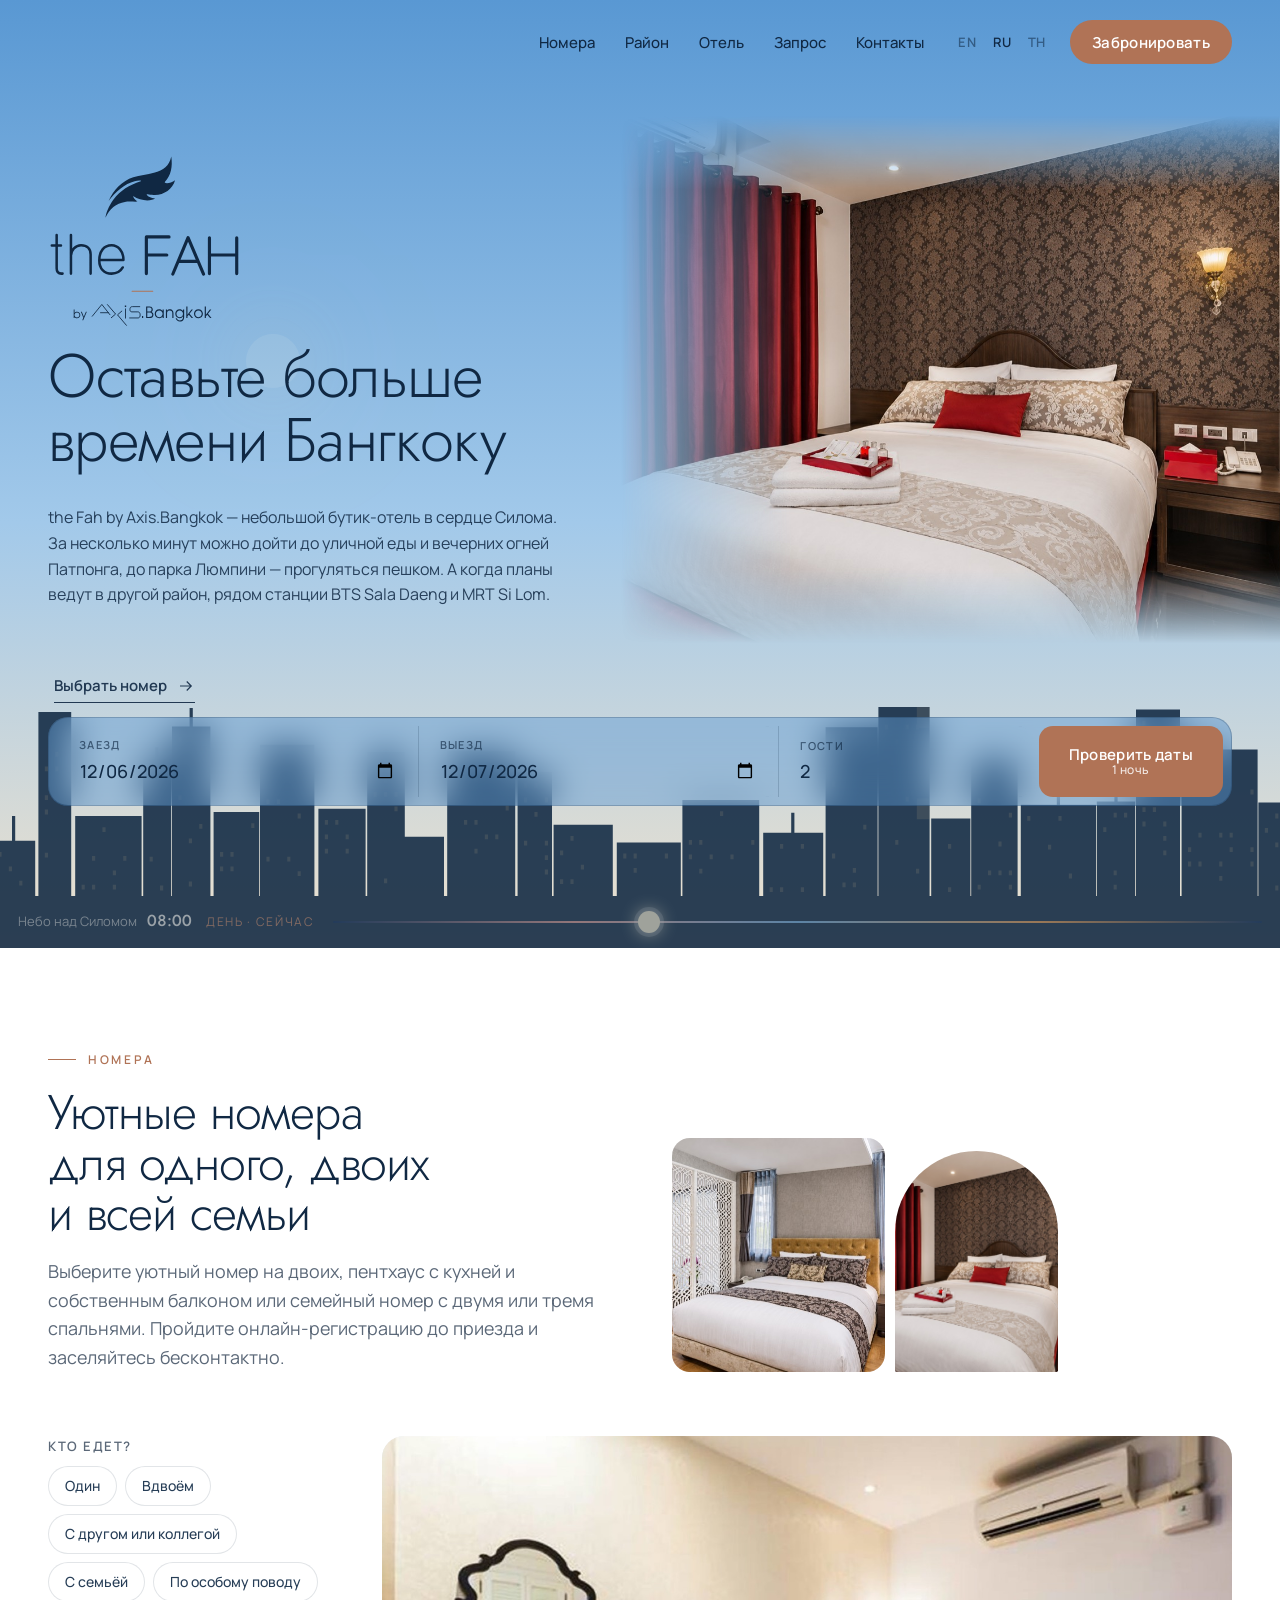
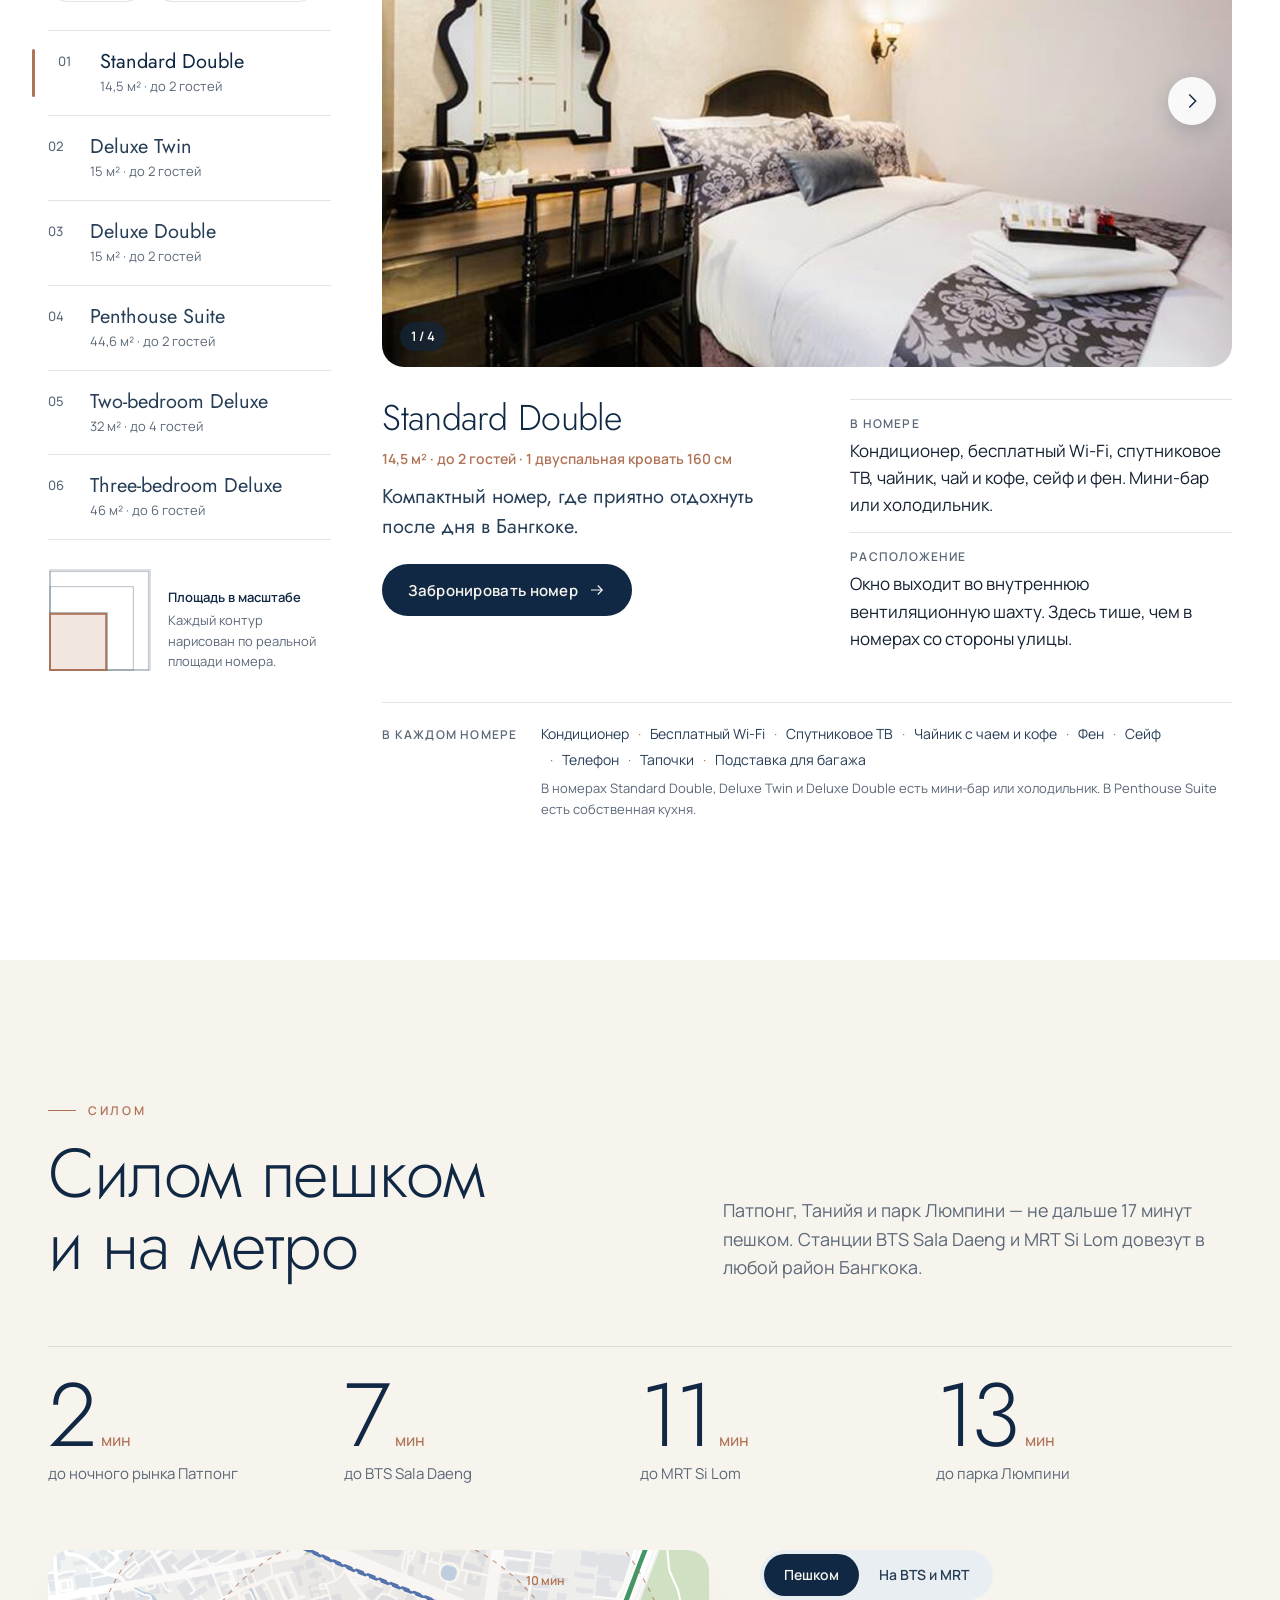
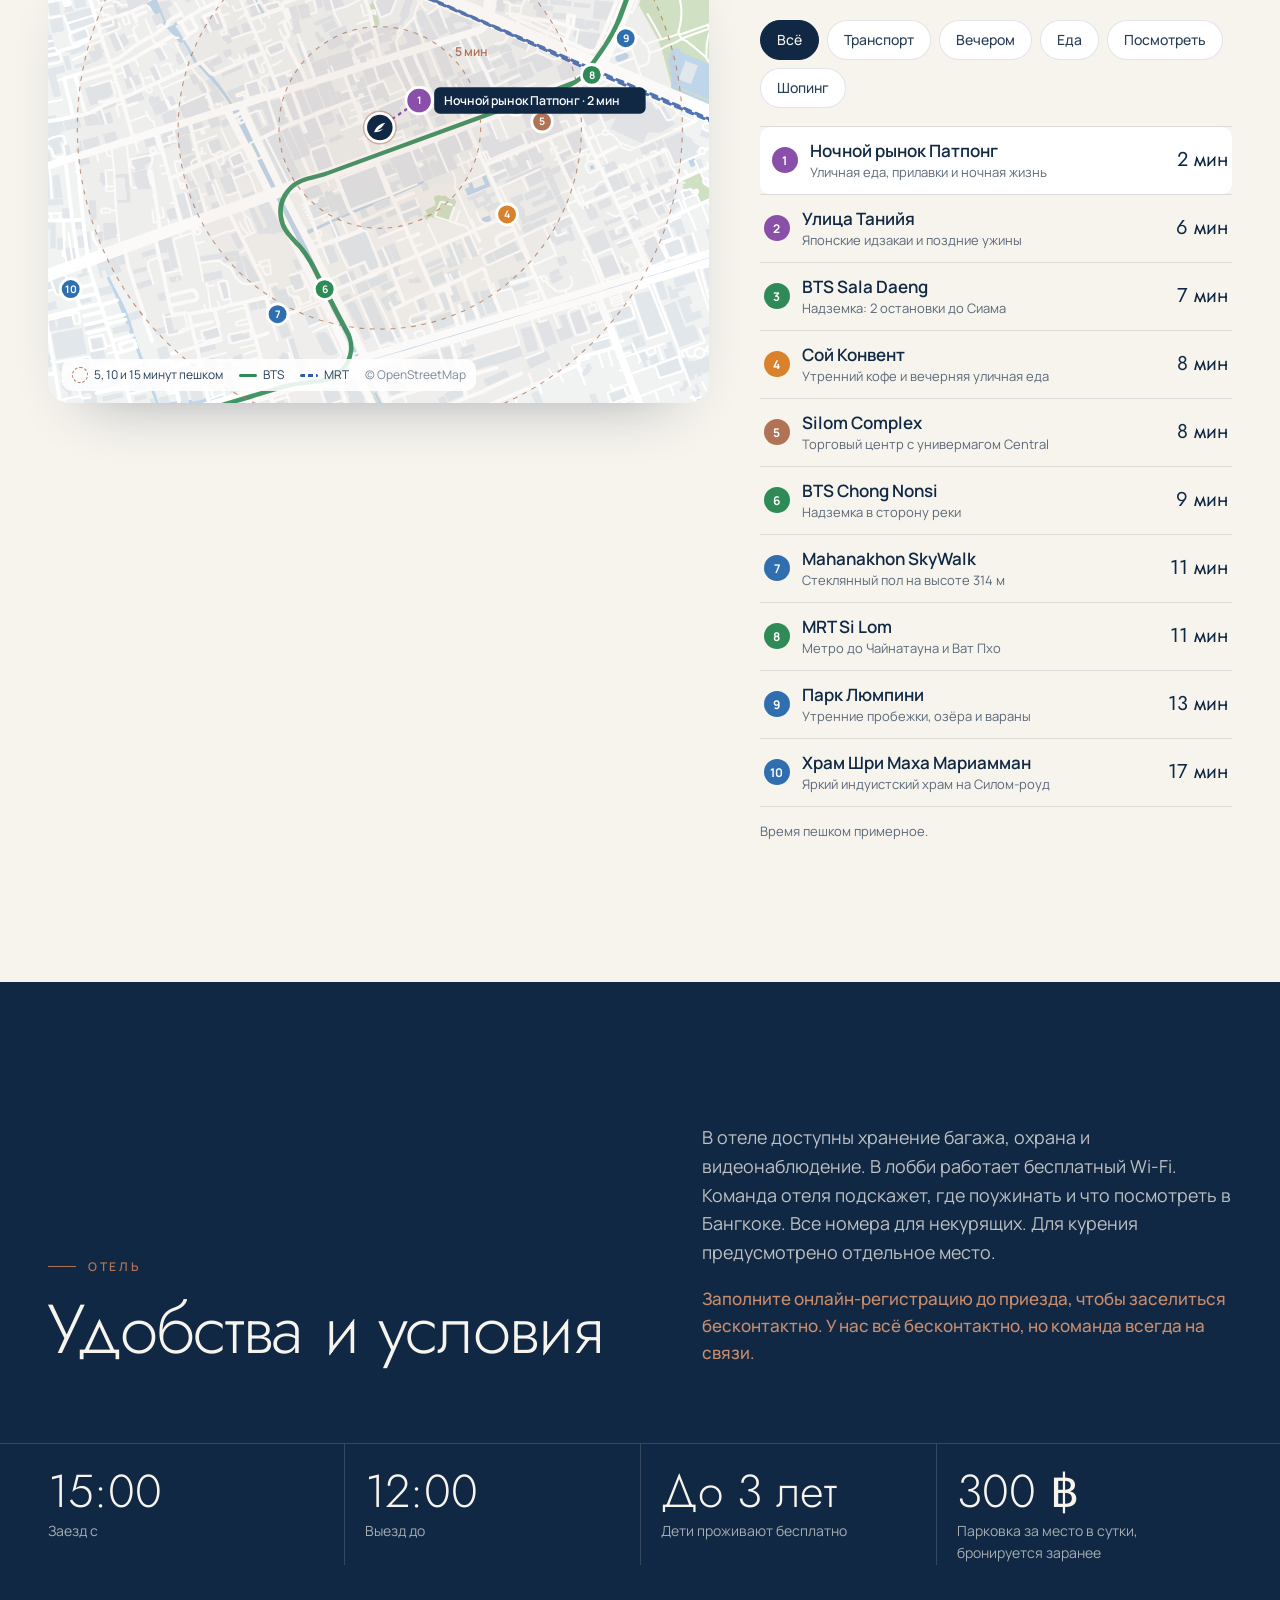
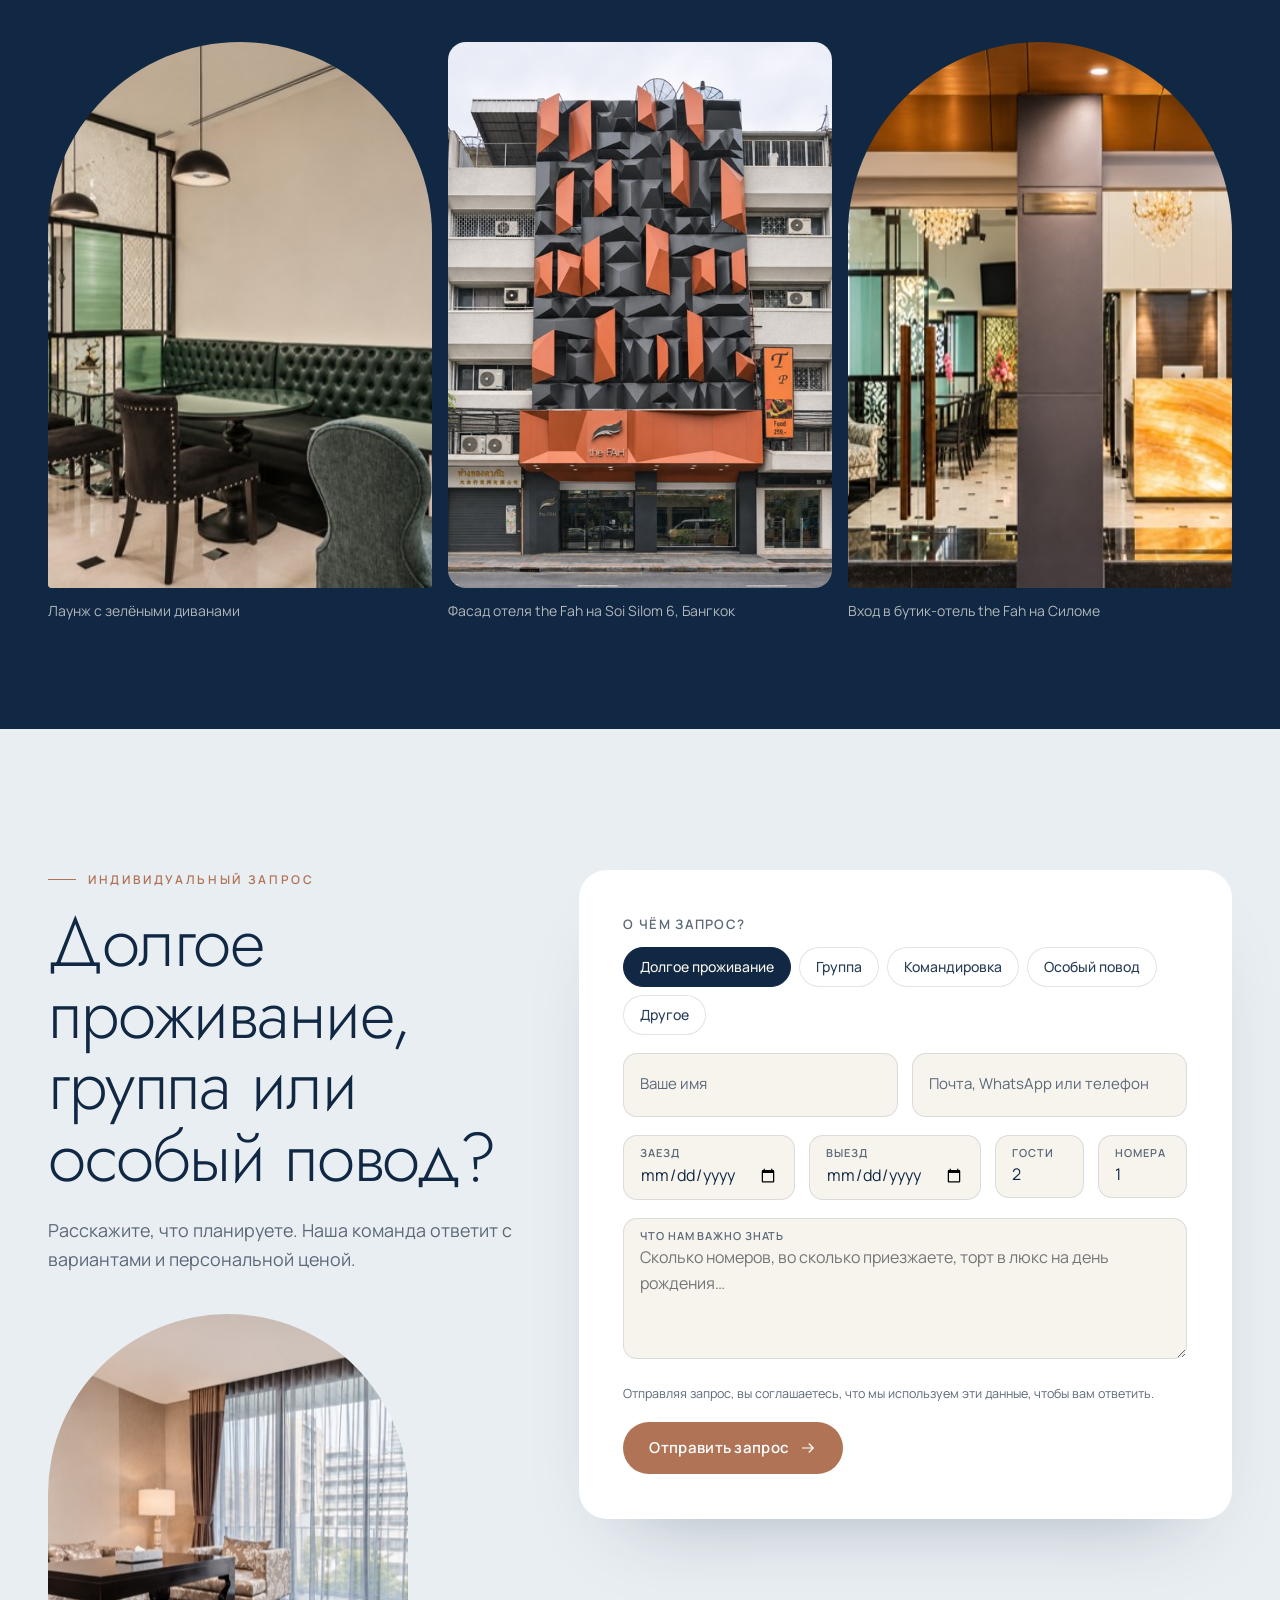
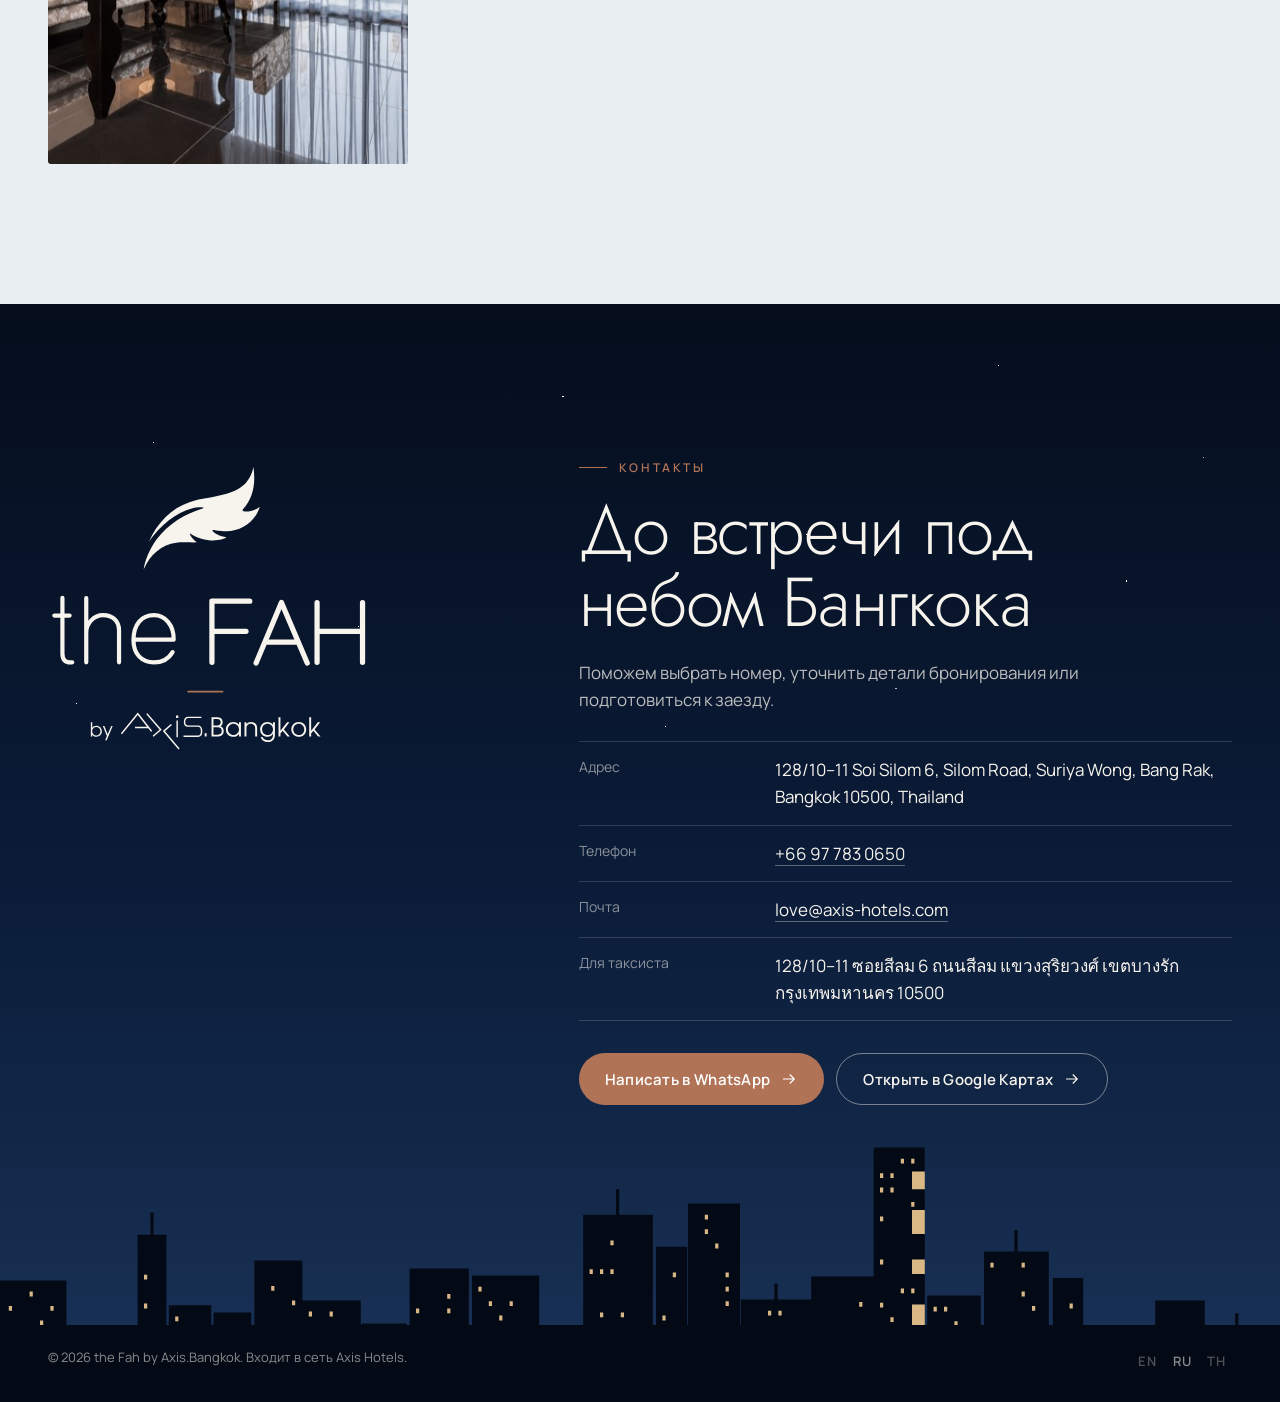
==== commit 01a1d8d0: "Use the site's URL scheme for the Tilda pages: /{en,ru,th}/the-fah Co-Authored-By: Claude Opus 5.5 <" ====
--- a/docs/ru/index.html
+++ b/docs/ru/index.html
@@ -256,7 +256,7 @@
   <button type="button" class="fah-nav fah-prev" aria-label="Предыдущее фото"><svg viewBox="0 0 24 24" aria-hidden="true"><path d="M15 5l-7 7 7 7" fill="none" stroke="currentColor" stroke-width="1.6"/></svg></button>
   <button type="button" class="fah-nav fah-next" aria-label="Следующее фото"><svg viewBox="0 0 24 24" aria-hidden="true"><path d="M9 5l7 7-7 7" fill="none" stroke="currentColor" stroke-width="1.6"/></svg></button>
 </div>
-<script type="application/ld+json">{"@context": "https://schema.org", "@type": "Hotel", "@id": "https://axis-hotels.com/thefah#hotel", "name": "the Fah by Axis.Bangkok", "url": "https://axis-hotels.com/thefah-ru", "description": "Бутик-отель в Силоме, Бангкок: рядом BTS Sala Daeng, MRT Si Lom и Патпонг. Номера на двоих, пентхаус с балконом и семейные номера. Бронируйте напрямую.", "inLanguage": "ru", "brand": {"@type": "Brand", "name": "Axis Hotels", "url": "https://axis-hotels.com"}, "address": {"@type": "PostalAddress", "streetAddress": "128/10–11 Soi Silom 6, Silom Road, Suriya Wong", "addressLocality": "Bang Rak, Bangkok", "postalCode": "10500", "addressCountry": "TH"}, "geo": {"@type": "GeoCoordinates", "latitude": 13.7279866, "longitude": 100.5307883}, "hasMap": "https://www.google.com/maps/search/?api=1&query=The+FAH+Silom%2C+128%2F10-11+Soi+Silom+6%2C+Bang+Rak%2C+Bangkok+10500", "checkinTime": "15:00", "checkoutTime": "12:00", "smokingAllowed": false, "amenityFeature": [{"@type": "LocationFeatureSpecification", "name": "Free Wi-Fi in the lobby", "value": true}, {"@type": "LocationFeatureSpecification", "name": "Luggage storage", "value": true}, {"@type": "LocationFeatureSpecification", "name": "Security staff", "value": true}, {"@type": "LocationFeatureSpecification", "name": "CCTV", "value": true}, {"@type": "LocationFeatureSpecification", "name": "Parking (THB 300 per day, reservation required)", "value": true}, {"@type": "LocationFeatureSpecification", "name": "Smoke-free rooms", "value": true}, {"@type": "LocationFeatureSpecification", "name": "Designated smoking area", "value": true}, {"@type": "LocationFeatureSpecification", "name": "Contactless check-in", "value": true}, {"@type": "LocationFeatureSpecification", "name": "Online pre-registration", "value": true}], "containsPlace": [{"@type": "HotelRoom", "name": "Standard Double", "description": "Компактный номер, где приятно отдохнуть после дня в Бангкоке.", "floorSize": {"@type": "QuantitativeValue", "value": 14.5, "unitCode": "MTK"}, "occupancy": {"@type": "QuantitativeValue", "maxValue": 2}, "bed": [{"@type": "BedDetails", "numberOfBeds": 1, "typeOfBed": "Double bed, 160 cm"}], "amenityFeature": [{"@type": "LocationFeatureSpecification", "name": "Air conditioning", "value": true}, {"@type": "LocationFeatureSpecification", "name": "Free Wi-Fi", "value": true}, {"@type": "LocationFeatureSpecification", "name": "Satellite TV", "value": true}, {"@type": "LocationFeatureSpecification", "name": "Kettle with tea and coffee", "value": true}, {"@type": "LocationFeatureSpecification", "name": "Hairdryer", "value": true}, {"@type": "LocationFeatureSpecification", "name": "In-room safe", "value": true}, {"@type": "LocationFeatureSpecification", "name": "Telephone", "value": true}, {"@type": "LocationFeatureSpecification", "name": "Slippers", "value": true}, {"@type": "LocationFeatureSpecification", "name": "Luggage rack", "value": true}, {"@type": "LocationFeatureSpecification", "name": "Minibar or refrigerator", "value": true}], "url": "https://axis-hotels.com/thefah-ru#fah-standard-double"}, {"@type": "HotelRoom", "name": "Deluxe Twin", "description": "Уютный номер с двумя раздельными кроватями.", "floorSize": {"@type": "QuantitativeValue", "value": 15, "unitCode": "MTK"}, "occupancy": {"@type": "QuantitativeValue", "maxValue": 2}, "bed": [{"@type": "BedDetails", "numberOfBeds": 2, "typeOfBed": "Single bed, 110 cm"}], "amenityFeature": [{"@type": "LocationFeatureSpecification", "name": "Air conditioning", "value": true}, {"@type": "LocationFeatureSpecification", "name": "Free Wi-Fi", "value": true}, {"@type": "LocationFeatureSpecification", "name": "Satellite TV", "value": true}, {"@type": "LocationFeatureSpecification", "name": "Kettle with tea and coffee", "value": true}, {"@type": "LocationFeatureSpecification", "name": "Hairdryer", "value": true}, {"@type": "LocationFeatureSpecification", "name": "In-room safe", "value": true}, {"@type": "LocationFeatureSpecification", "name": "Telephone", "value": true}, {"@type": "LocationFeatureSpecification", "name": "Slippers", "value": true}, {"@type": "LocationFeatureSpecification", "name": "Luggage rack", "value": true}, {"@type": "LocationFeatureSpecification", "name": "Minibar or refrigerator", "value": true}], "url": "https://axis-hotels.com/thefah-ru#fah-deluxe-twin"}, {"@type": "HotelRoom", "name": "Deluxe Double", "description": "Широкая двуспальная кровать и уютная обстановка для комфортной поездки вдвоём.", "floorSize": {"@type": "QuantitativeValue", "value": 15, "unitCode": "MTK"}, "occupancy": {"@type": "QuantitativeValue", "maxValue": 2}, "bed": [{"@type": "BedDetails", "numberOfBeds": 1, "typeOfBed": "Double bed, 190 cm"}], "amenityFeature": [{"@type": "LocationFeatureSpecification", "name": "Air conditioning", "value": true}, {"@type": "LocationFeatureSpecification", "name": "Free Wi-Fi", "value": true}, {"@type": "LocationFeatureSpecification", "name": "Satellite TV", "value": true}, {"@type": "LocationFeatureSpecification", "name": "Kettle with tea and coffee", "value": true}, {"@type": "LocationFeatureSpecification", "name": "Hairdryer", "value": true}, {"@type": "LocationFeatureSpecification", "name": "In-room safe", "value": true}, {"@type": "LocationFeatureSpecification", "name": "Telephone", "value": true}, {"@type": "LocationFeatureSpecification", "name": "Slippers", "value": true}, {"@type": "LocationFeatureSpecification", "name": "Luggage rack", "value": true}, {"@type": "LocationFeatureSpecification", "name": "Minibar or refrigerator", "value": true}], "url": "https://axis-hotels.com/thefah-ru#fah-deluxe-double"}, {"@type": "HotelRoom", "name": "Penthouse Suite", "description": "Пентхаус для неспешных завтраков на своей кухне и отдыха на собственном балконе. Внутри есть диван, ванна и душ.", "floorSize": {"@type": "QuantitativeValue", "value": 44.6, "unitCode": "MTK"}, "occupancy": {"@type": "QuantitativeValue", "maxValue": 2}, "bed": [{"@type": "BedDetails", "numberOfBeds": 1, "typeOfBed": "Double bed"}], "amenityFeature": [{"@type": "LocationFeatureSpecification", "name": "Air conditioning", "value": true}, {"@type": "LocationFeatureSpecification", "name": "Free Wi-Fi", "value": true}, {"@type": "LocationFeatureSpecification", "name": "Satellite TV", "value": true}, {"@type": "LocationFeatureSpecification", "name": "Kettle with tea and coffee", "value": true}, {"@type": "LocationFeatureSpecification", "name": "Hairdryer", "value": true}, {"@type": "LocationFeatureSpecification", "name": "In-room safe", "value": true}, {"@type": "LocationFeatureSpecification", "name": "Telephone", "value": true}, {"@type": "LocationFeatureSpecification", "name": "Slippers", "value": true}, {"@type": "LocationFeatureSpecification", "name": "Luggage rack", "value": true}, {"@type": "LocationFeatureSpecification", "name": "Kitchen", "value": true}, {"@type": "LocationFeatureSpecification", "name": "Private balcony", "value": true}, {"@type": "LocationFeatureSpecification", "name": "Bathtub", "value": true}, {"@type": "LocationFeatureSpecification", "name": "Sofa", "value": true}], "url": "https://axis-hotels.com/thefah-ru#fah-penthouse-suite"}, {"@type": "HotelRoom", "name": "Two-bedroom Deluxe", "description": "Семейный номер с двумя спальнями, где удобно отдыхать вместе и у каждого есть личное пространство. Две двуспальные кровати или одна двуспальная и две односпальные. В номерах 204–205 две двуспальные кровати по 190 см.", "floorSize": {"@type": "QuantitativeValue", "value": 32, "unitCode": "MTK"}, "occupancy": {"@type": "QuantitativeValue", "maxValue": 4}, "bed": [{"@type": "BedDetails", "numberOfBeds": 2, "typeOfBed": "Double bed"}], "amenityFeature": [{"@type": "LocationFeatureSpecification", "name": "Air conditioning", "value": true}, {"@type": "LocationFeatureSpecification", "name": "Free Wi-Fi", "value": true}, {"@type": "LocationFeatureSpecification", "name": "Satellite TV", "value": true}, {"@type": "LocationFeatureSpecification", "name": "Kettle with tea and coffee", "value": true}, {"@type": "LocationFeatureSpecification", "name": "Hairdryer", "value": true}, {"@type": "LocationFeatureSpecification", "name": "In-room safe", "value": true}, {"@type": "LocationFeatureSpecification", "name": "Telephone", "value": true}, {"@type": "LocationFeatureSpecification", "name": "Slippers", "value": true}, {"@type": "LocationFeatureSpecification", "name": "Luggage rack", "value": true}, {"@type": "LocationFeatureSpecification", "name": "Minibar or refrigerator", "value": true}, {"@type": "LocationFeatureSpecification", "name": "Two bedrooms", "value": true}], "url": "https://axis-hotels.com/thefah-ru#fah-two-bedroom-deluxe"}, {"@type": "HotelRoom", "name": "Three-bedroom Deluxe", "description": "Семейный номер с тремя отдельными спальнями. Удобно, когда в Бангкок едет вся семья. Две двуспальные кровати шириной 190 и 160 см в отдельных спальнях. В третьей спальне две односпальные кровати по 110 см.", "floorSize": {"@type": "QuantitativeValue", "value": 46, "unitCode": "MTK"}, "occupancy": {"@type": "QuantitativeValue", "maxValue": 6}, "bed": [{"@type": "BedDetails", "numberOfBeds": 1, "typeOfBed": "Double bed, 190 cm"}, {"@type": "BedDetails", "numberOfBeds": 1, "typeOfBed": "Double bed, 160 cm"}, {"@type": "BedDetails", "numberOfBeds": 2, "typeOfBed": "Single bed, 110 cm"}], "amenityFeature": [{"@type": "LocationFeatureSpecification", "name": "Air conditioning", "value": true}, {"@type": "LocationFeatureSpecification", "name": "Free Wi-Fi", "value": true}, {"@type": "LocationFeatureSpecification", "name": "Satellite TV", "value": true}, {"@type": "LocationFeatureSpecification", "name": "Kettle with tea and coffee", "value": true}, {"@type": "LocationFeatureSpecification", "name": "Hairdryer", "value": true}, {"@type": "LocationFeatureSpecification", "name": "In-room safe", "value": true}, {"@type": "LocationFeatureSpecification", "name": "Telephone", "value": true}, {"@type": "LocationFeatureSpecification", "name": "Slippers", "value": true}, {"@type": "LocationFeatureSpecification", "name": "Luggage rack", "value": true}, {"@type": "LocationFeatureSpecification", "name": "Minibar or refrigerator", "value": true}, {"@type": "LocationFeatureSpecification", "name": "Three bedrooms", "value": true}], "url": "https://axis-hotels.com/thefah-ru#fah-three-bedroom-deluxe"}], "telephone": "+66 97 783 0650", "email": "love@axis-hotels.com", "potentialAction": {"@type": "ReserveAction", "target": "https://axis-hotels.com/ru/bangkok/booking?hotel_id=515836"}}</script>
+<script type="application/ld+json">{"@context": "https://schema.org", "@type": "Hotel", "@id": "https://axis-hotels.com/en/the-fah#hotel", "name": "the Fah by Axis.Bangkok", "url": "https://axis-hotels.com/ru/the-fah", "description": "Бутик-отель в Силоме, Бангкок: рядом BTS Sala Daeng, MRT Si Lom и Патпонг. Номера на двоих, пентхаус с балконом и семейные номера. Бронируйте напрямую.", "inLanguage": "ru", "brand": {"@type": "Brand", "name": "Axis Hotels", "url": "https://axis-hotels.com"}, "address": {"@type": "PostalAddress", "streetAddress": "128/10–11 Soi Silom 6, Silom Road, Suriya Wong", "addressLocality": "Bang Rak, Bangkok", "postalCode": "10500", "addressCountry": "TH"}, "geo": {"@type": "GeoCoordinates", "latitude": 13.7279866, "longitude": 100.5307883}, "hasMap": "https://www.google.com/maps/search/?api=1&query=The+FAH+Silom%2C+128%2F10-11+Soi+Silom+6%2C+Bang+Rak%2C+Bangkok+10500", "checkinTime": "15:00", "checkoutTime": "12:00", "smokingAllowed": false, "amenityFeature": [{"@type": "LocationFeatureSpecification", "name": "Free Wi-Fi in the lobby", "value": true}, {"@type": "LocationFeatureSpecification", "name": "Luggage storage", "value": true}, {"@type": "LocationFeatureSpecification", "name": "Security staff", "value": true}, {"@type": "LocationFeatureSpecification", "name": "CCTV", "value": true}, {"@type": "LocationFeatureSpecification", "name": "Parking (THB 300 per day, reservation required)", "value": true}, {"@type": "LocationFeatureSpecification", "name": "Smoke-free rooms", "value": true}, {"@type": "LocationFeatureSpecification", "name": "Designated smoking area", "value": true}, {"@type": "LocationFeatureSpecification", "name": "Contactless check-in", "value": true}, {"@type": "LocationFeatureSpecification", "name": "Online pre-registration", "value": true}], "containsPlace": [{"@type": "HotelRoom", "name": "Standard Double", "description": "Компактный номер, где приятно отдохнуть после дня в Бангкоке.", "floorSize": {"@type": "QuantitativeValue", "value": 14.5, "unitCode": "MTK"}, "occupancy": {"@type": "QuantitativeValue", "maxValue": 2}, "bed": [{"@type": "BedDetails", "numberOfBeds": 1, "typeOfBed": "Double bed, 160 cm"}], "amenityFeature": [{"@type": "LocationFeatureSpecification", "name": "Air conditioning", "value": true}, {"@type": "LocationFeatureSpecification", "name": "Free Wi-Fi", "value": true}, {"@type": "LocationFeatureSpecification", "name": "Satellite TV", "value": true}, {"@type": "LocationFeatureSpecification", "name": "Kettle with tea and coffee", "value": true}, {"@type": "LocationFeatureSpecification", "name": "Hairdryer", "value": true}, {"@type": "LocationFeatureSpecification", "name": "In-room safe", "value": true}, {"@type": "LocationFeatureSpecification", "name": "Telephone", "value": true}, {"@type": "LocationFeatureSpecification", "name": "Slippers", "value": true}, {"@type": "LocationFeatureSpecification", "name": "Luggage rack", "value": true}, {"@type": "LocationFeatureSpecification", "name": "Minibar or refrigerator", "value": true}], "url": "https://axis-hotels.com/ru/the-fah#fah-standard-double"}, {"@type": "HotelRoom", "name": "Deluxe Twin", "description": "Уютный номер с двумя раздельными кроватями.", "floorSize": {"@type": "QuantitativeValue", "value": 15, "unitCode": "MTK"}, "occupancy": {"@type": "QuantitativeValue", "maxValue": 2}, "bed": [{"@type": "BedDetails", "numberOfBeds": 2, "typeOfBed": "Single bed, 110 cm"}], "amenityFeature": [{"@type": "LocationFeatureSpecification", "name": "Air conditioning", "value": true}, {"@type": "LocationFeatureSpecification", "name": "Free Wi-Fi", "value": true}, {"@type": "LocationFeatureSpecification", "name": "Satellite TV", "value": true}, {"@type": "LocationFeatureSpecification", "name": "Kettle with tea and coffee", "value": true}, {"@type": "LocationFeatureSpecification", "name": "Hairdryer", "value": true}, {"@type": "LocationFeatureSpecification", "name": "In-room safe", "value": true}, {"@type": "LocationFeatureSpecification", "name": "Telephone", "value": true}, {"@type": "LocationFeatureSpecification", "name": "Slippers", "value": true}, {"@type": "LocationFeatureSpecification", "name": "Luggage rack", "value": true}, {"@type": "LocationFeatureSpecification", "name": "Minibar or refrigerator", "value": true}], "url": "https://axis-hotels.com/ru/the-fah#fah-deluxe-twin"}, {"@type": "HotelRoom", "name": "Deluxe Double", "description": "Широкая двуспальная кровать и уютная обстановка для комфортной поездки вдвоём.", "floorSize": {"@type": "QuantitativeValue", "value": 15, "unitCode": "MTK"}, "occupancy": {"@type": "QuantitativeValue", "maxValue": 2}, "bed": [{"@type": "BedDetails", "numberOfBeds": 1, "typeOfBed": "Double bed, 190 cm"}], "amenityFeature": [{"@type": "LocationFeatureSpecification", "name": "Air conditioning", "value": true}, {"@type": "LocationFeatureSpecification", "name": "Free Wi-Fi", "value": true}, {"@type": "LocationFeatureSpecification", "name": "Satellite TV", "value": true}, {"@type": "LocationFeatureSpecification", "name": "Kettle with tea and coffee", "value": true}, {"@type": "LocationFeatureSpecification", "name": "Hairdryer", "value": true}, {"@type": "LocationFeatureSpecification", "name": "In-room safe", "value": true}, {"@type": "LocationFeatureSpecification", "name": "Telephone", "value": true}, {"@type": "LocationFeatureSpecification", "name": "Slippers", "value": true}, {"@type": "LocationFeatureSpecification", "name": "Luggage rack", "value": true}, {"@type": "LocationFeatureSpecification", "name": "Minibar or refrigerator", "value": true}], "url": "https://axis-hotels.com/ru/the-fah#fah-deluxe-double"}, {"@type": "HotelRoom", "name": "Penthouse Suite", "description": "Пентхаус для неспешных завтраков на своей кухне и отдыха на собственном балконе. Внутри есть диван, ванна и душ.", "floorSize": {"@type": "QuantitativeValue", "value": 44.6, "unitCode": "MTK"}, "occupancy": {"@type": "QuantitativeValue", "maxValue": 2}, "bed": [{"@type": "BedDetails", "numberOfBeds": 1, "typeOfBed": "Double bed"}], "amenityFeature": [{"@type": "LocationFeatureSpecification", "name": "Air conditioning", "value": true}, {"@type": "LocationFeatureSpecification", "name": "Free Wi-Fi", "value": true}, {"@type": "LocationFeatureSpecification", "name": "Satellite TV", "value": true}, {"@type": "LocationFeatureSpecification", "name": "Kettle with tea and coffee", "value": true}, {"@type": "LocationFeatureSpecification", "name": "Hairdryer", "value": true}, {"@type": "LocationFeatureSpecification", "name": "In-room safe", "value": true}, {"@type": "LocationFeatureSpecification", "name": "Telephone", "value": true}, {"@type": "LocationFeatureSpecification", "name": "Slippers", "value": true}, {"@type": "LocationFeatureSpecification", "name": "Luggage rack", "value": true}, {"@type": "LocationFeatureSpecification", "name": "Kitchen", "value": true}, {"@type": "LocationFeatureSpecification", "name": "Private balcony", "value": true}, {"@type": "LocationFeatureSpecification", "name": "Bathtub", "value": true}, {"@type": "LocationFeatureSpecification", "name": "Sofa", "value": true}], "url": "https://axis-hotels.com/ru/the-fah#fah-penthouse-suite"}, {"@type": "HotelRoom", "name": "Two-bedroom Deluxe", "description": "Семейный номер с двумя спальнями, где удобно отдыхать вместе и у каждого есть личное пространство. Две двуспальные кровати или одна двуспальная и две односпальные. В номерах 204–205 две двуспальные кровати по 190 см.", "floorSize": {"@type": "QuantitativeValue", "value": 32, "unitCode": "MTK"}, "occupancy": {"@type": "QuantitativeValue", "maxValue": 4}, "bed": [{"@type": "BedDetails", "numberOfBeds": 2, "typeOfBed": "Double bed"}], "amenityFeature": [{"@type": "LocationFeatureSpecification", "name": "Air conditioning", "value": true}, {"@type": "LocationFeatureSpecification", "name": "Free Wi-Fi", "value": true}, {"@type": "LocationFeatureSpecification", "name": "Satellite TV", "value": true}, {"@type": "LocationFeatureSpecification", "name": "Kettle with tea and coffee", "value": true}, {"@type": "LocationFeatureSpecification", "name": "Hairdryer", "value": true}, {"@type": "LocationFeatureSpecification", "name": "In-room safe", "value": true}, {"@type": "LocationFeatureSpecification", "name": "Telephone", "value": true}, {"@type": "LocationFeatureSpecification", "name": "Slippers", "value": true}, {"@type": "LocationFeatureSpecification", "name": "Luggage rack", "value": true}, {"@type": "LocationFeatureSpecification", "name": "Minibar or refrigerator", "value": true}, {"@type": "LocationFeatureSpecification", "name": "Two bedrooms", "value": true}], "url": "https://axis-hotels.com/ru/the-fah#fah-two-bedroom-deluxe"}, {"@type": "HotelRoom", "name": "Three-bedroom Deluxe", "description": "Семейный номер с тремя отдельными спальнями. Удобно, когда в Бангкок едет вся семья. Две двуспальные кровати шириной 190 и 160 см в отдельных спальнях. В третьей спальне две односпальные кровати по 110 см.", "floorSize": {"@type": "QuantitativeValue", "value": 46, "unitCode": "MTK"}, "occupancy": {"@type": "QuantitativeValue", "maxValue": 6}, "bed": [{"@type": "BedDetails", "numberOfBeds": 1, "typeOfBed": "Double bed, 190 cm"}, {"@type": "BedDetails", "numberOfBeds": 1, "typeOfBed": "Double bed, 160 cm"}, {"@type": "BedDetails", "numberOfBeds": 2, "typeOfBed": "Single bed, 110 cm"}], "amenityFeature": [{"@type": "LocationFeatureSpecification", "name": "Air conditioning", "value": true}, {"@type": "LocationFeatureSpecification", "name": "Free Wi-Fi", "value": true}, {"@type": "LocationFeatureSpecification", "name": "Satellite TV", "value": true}, {"@type": "LocationFeatureSpecification", "name": "Kettle with tea and coffee", "value": true}, {"@type": "LocationFeatureSpecification", "name": "Hairdryer", "value": true}, {"@type": "LocationFeatureSpecification", "name": "In-room safe", "value": true}, {"@type": "LocationFeatureSpecification", "name": "Telephone", "value": true}, {"@type": "LocationFeatureSpecification", "name": "Slippers", "value": true}, {"@type": "LocationFeatureSpecification", "name": "Luggage rack", "value": true}, {"@type": "LocationFeatureSpecification", "name": "Minibar or refrigerator", "value": true}, {"@type": "LocationFeatureSpecification", "name": "Three bedrooms", "value": true}], "url": "https://axis-hotels.com/ru/the-fah#fah-three-bedroom-deluxe"}], "telephone": "+66 97 783 0650", "email": "love@axis-hotels.com", "potentialAction": {"@type": "ReserveAction", "target": "https://axis-hotels.com/ru/bangkok/booking?hotel_id=515836"}}</script>
 </div>
 <script>(function () {
   var root = document.querySelector('.fah');
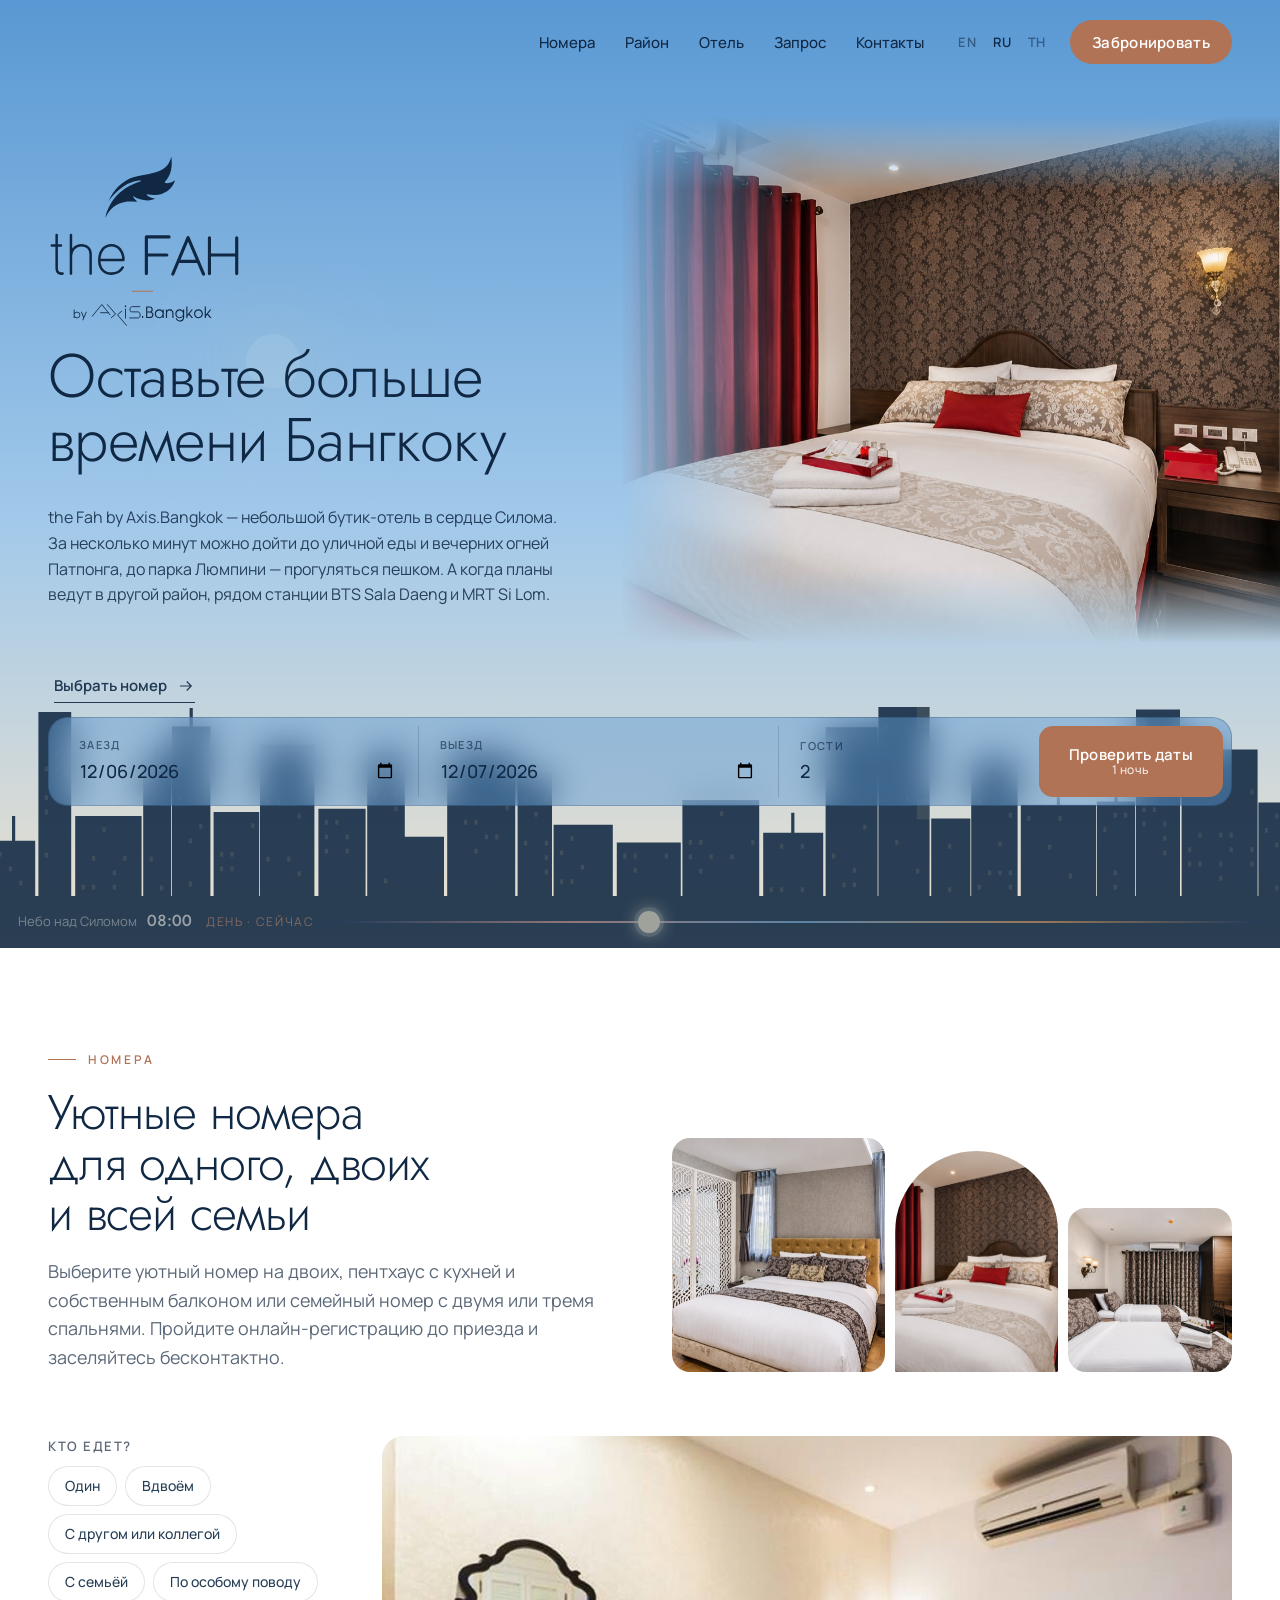
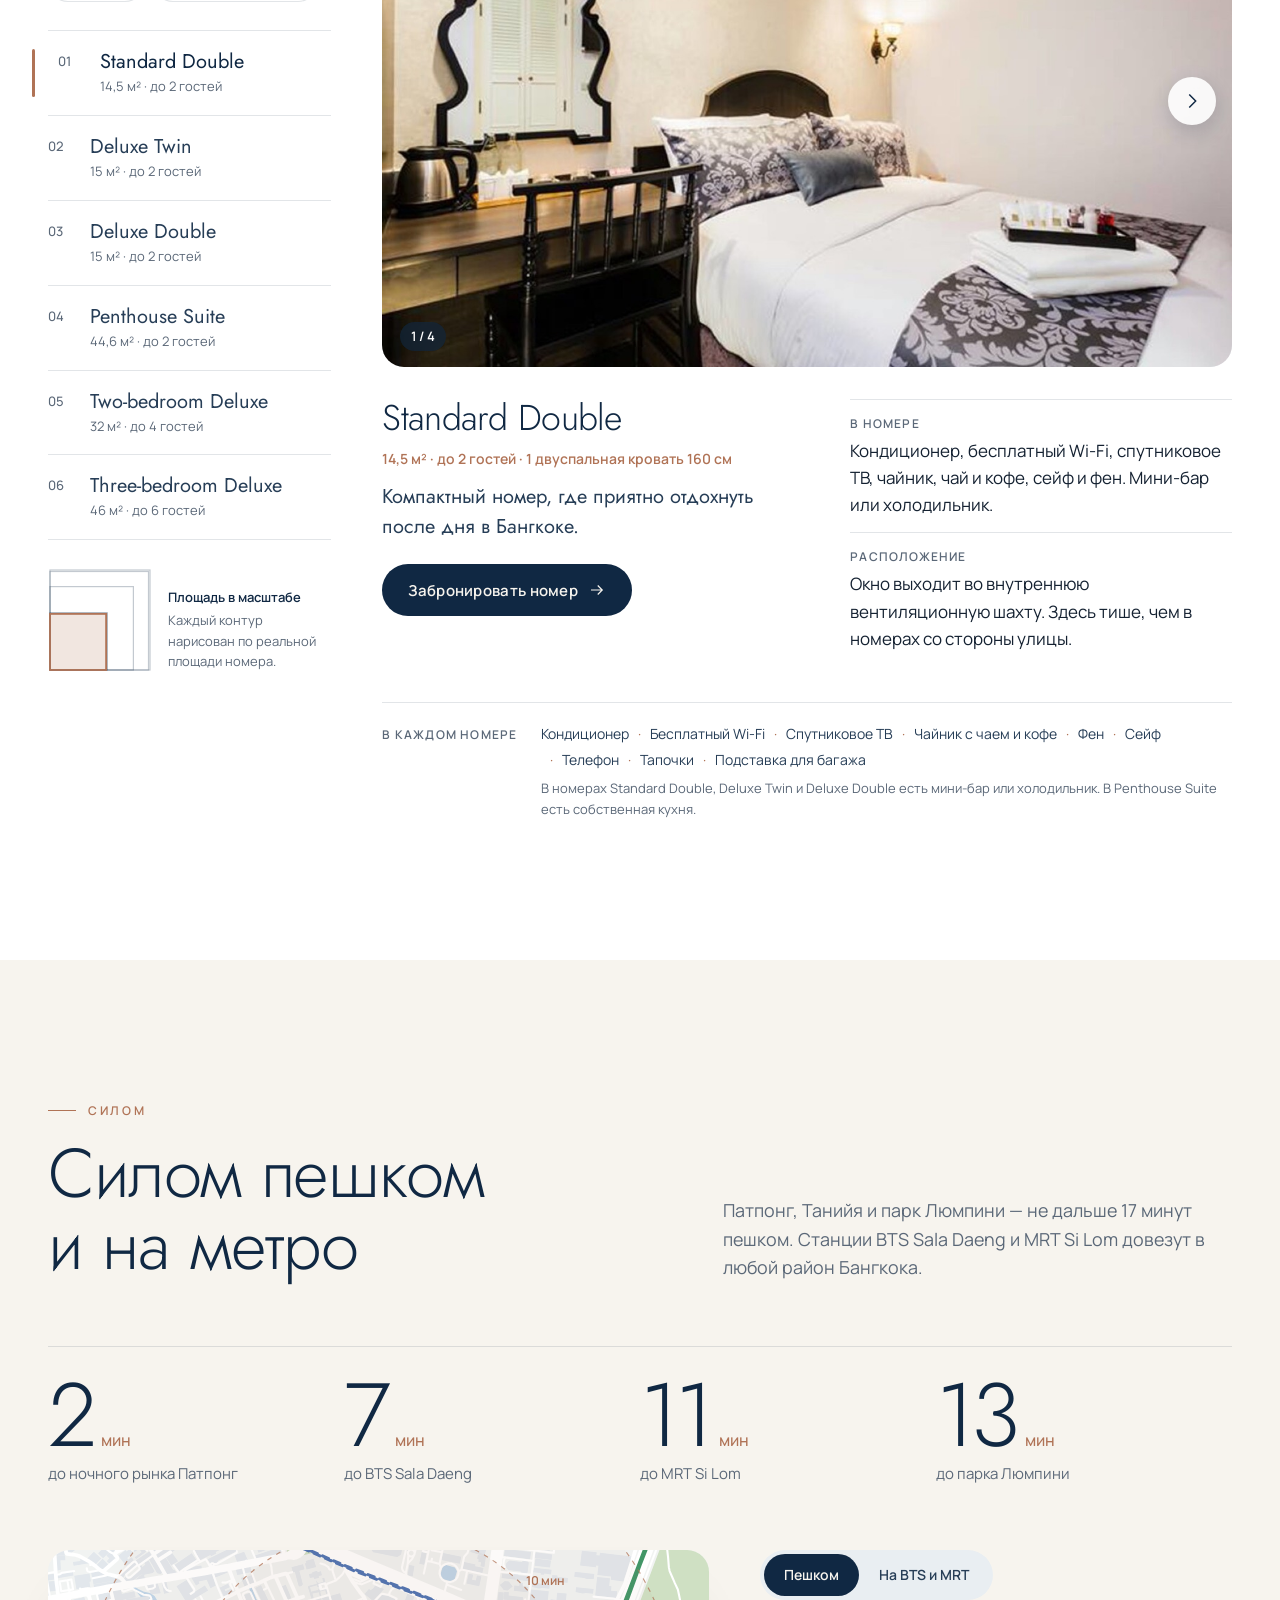
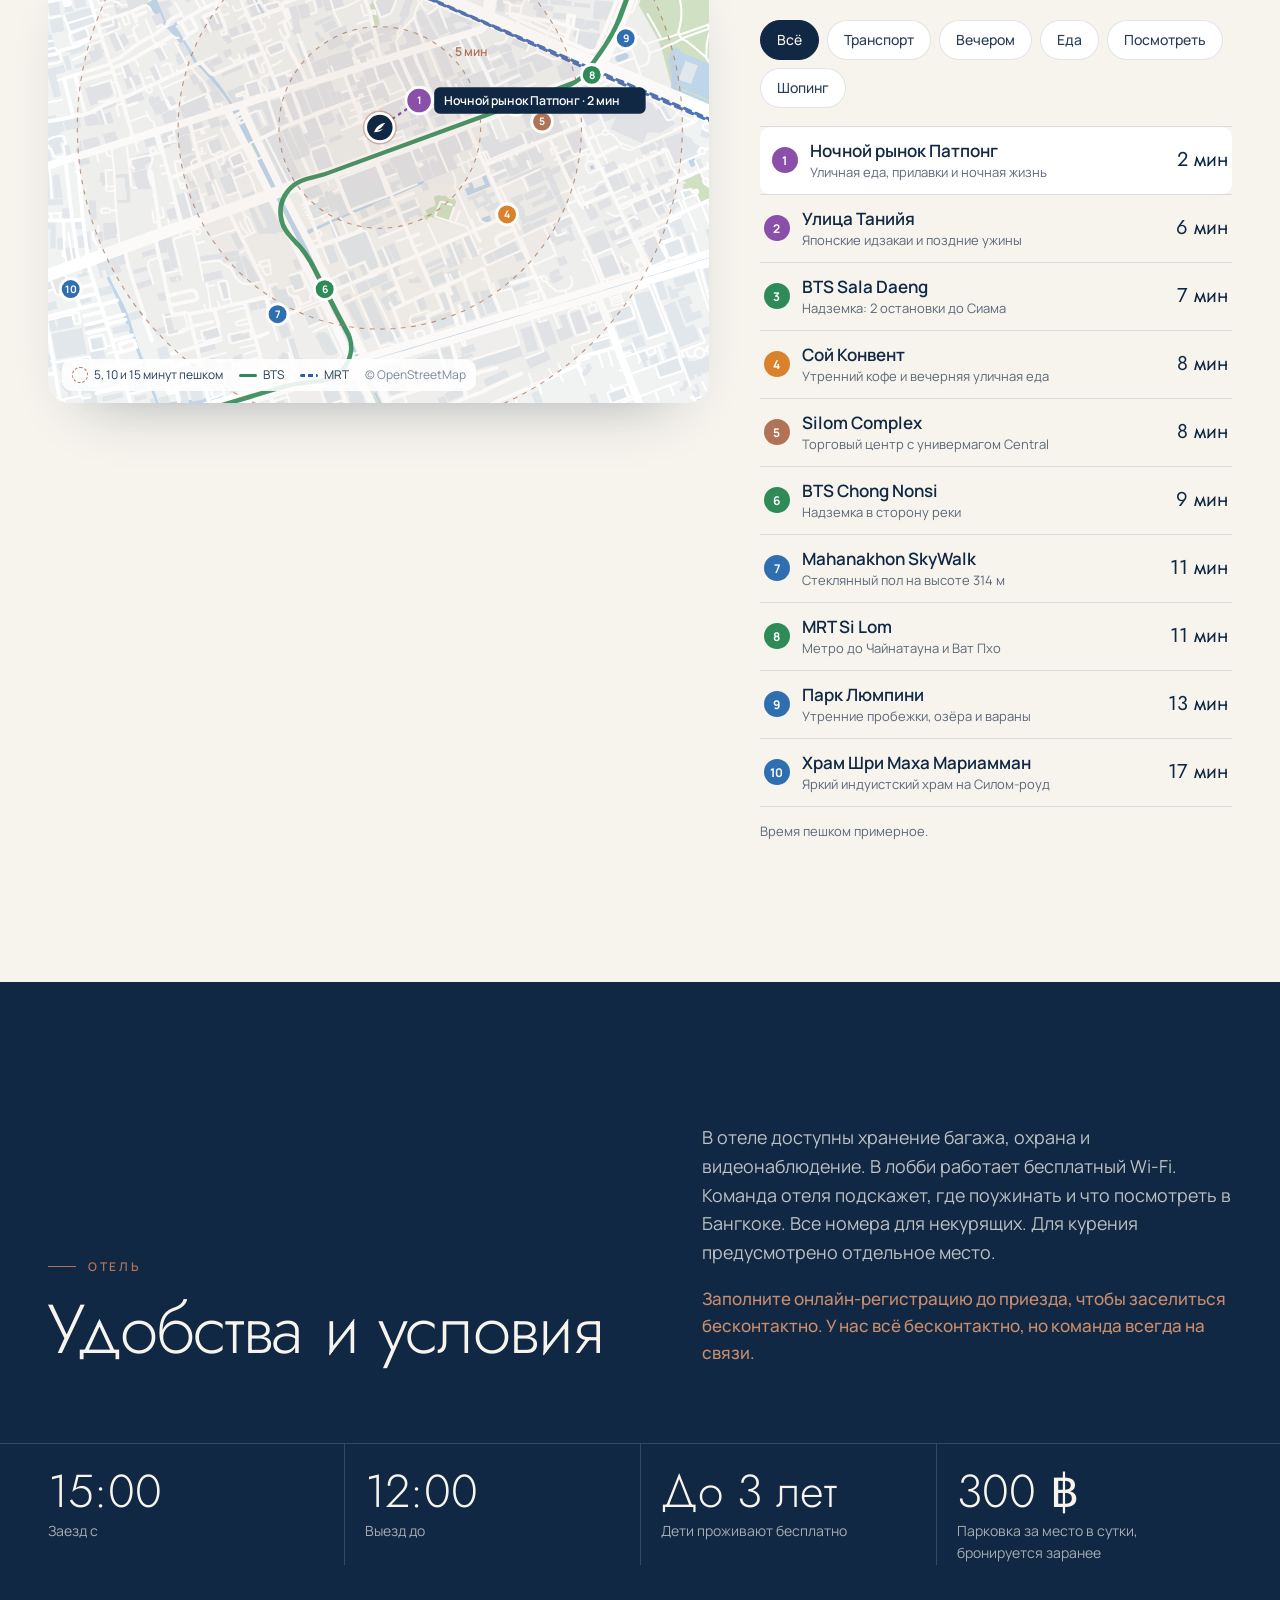
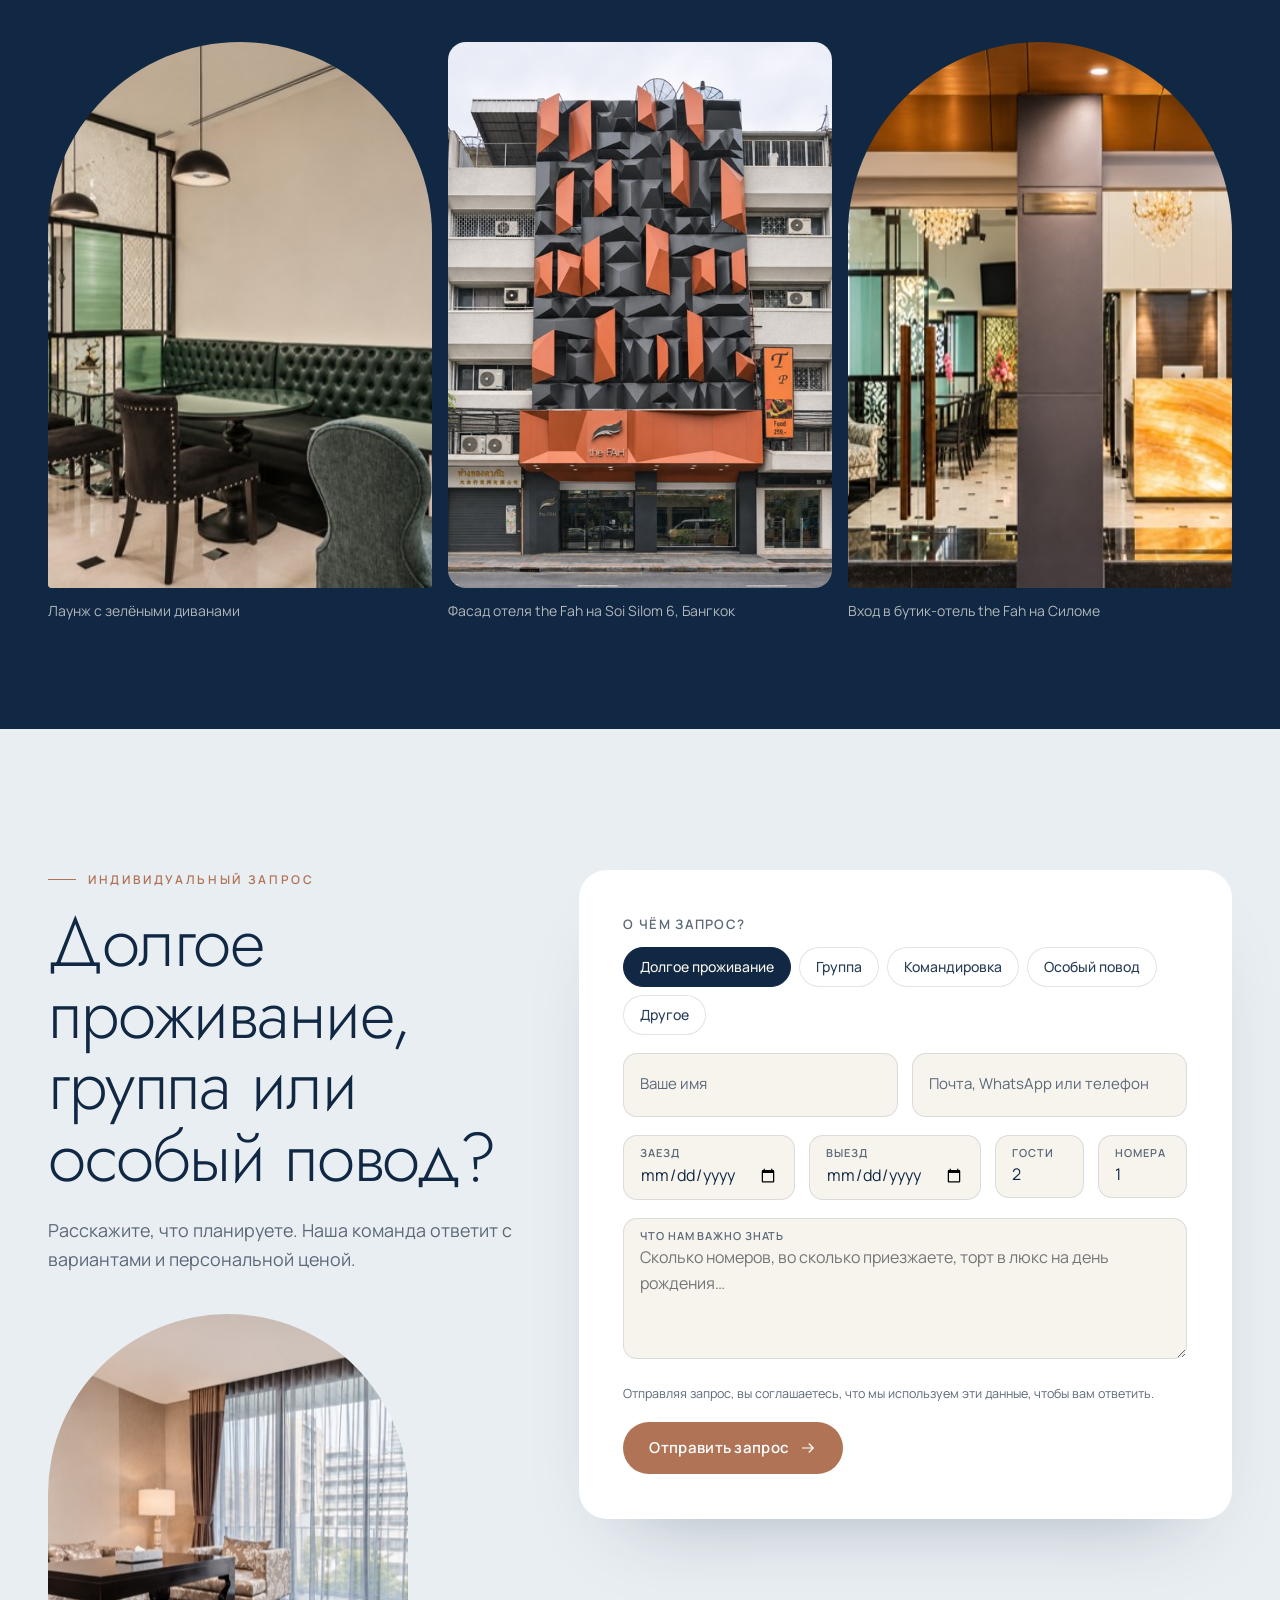
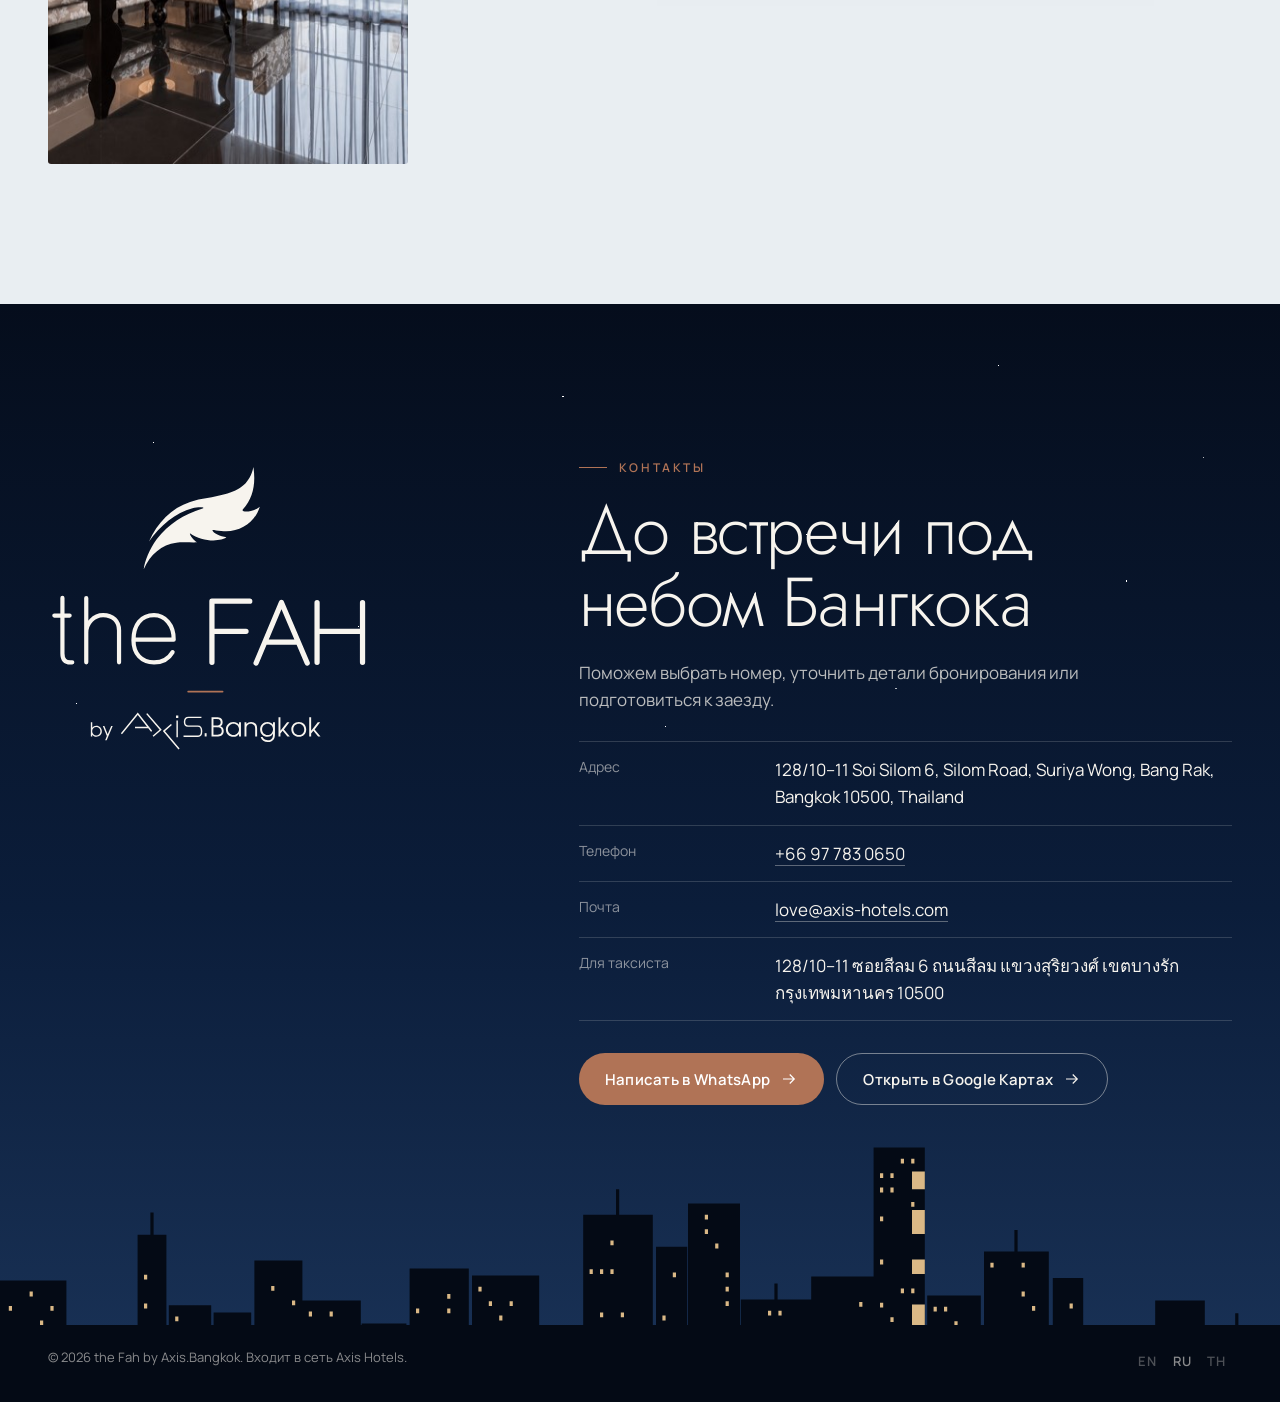
==== commit 6b0f280e: "Fit Tilda's 120 000-character limit for T123 blocks - CSS and JS are served from GitHub Pages (docs/" ====
--- a/docs/ru/index.html
+++ b/docs/ru/index.html
@@ -8,6 +8,7 @@
 <meta name="robots" content="noindex">
 <link rel="alternate" hreflang="en" href="../en/"><link rel="alternate" hreflang="ru" href="../ru/"><link rel="alternate" hreflang="th" href="../th/">
 <link rel="icon" href="../logo.svg">
+<script type="application/ld+json">{"@context": "https://schema.org", "@type": "Hotel", "@id": "https://axis-hotels.com/en/the-fah#hotel", "name": "the Fah by Axis.Bangkok", "url": "https://axis-hotels.com/ru/the-fah", "description": "Бутик-отель в Силоме, Бангкок: рядом BTS Sala Daeng, MRT Si Lom и Патпонг. Номера на двоих, пентхаус с балконом и семейные номера. Бронируйте напрямую.", "inLanguage": "ru", "brand": {"@type": "Brand", "name": "Axis Hotels", "url": "https://axis-hotels.com"}, "address": {"@type": "PostalAddress", "streetAddress": "128/10–11 Soi Silom 6, Silom Road, Suriya Wong", "addressLocality": "Bang Rak, Bangkok", "postalCode": "10500", "addressCountry": "TH"}, "geo": {"@type": "GeoCoordinates", "latitude": 13.7279866, "longitude": 100.5307883}, "hasMap": "https://www.google.com/maps/search/?api=1&query=The+FAH+Silom%2C+128%2F10-11+Soi+Silom+6%2C+Bang+Rak%2C+Bangkok+10500", "checkinTime": "15:00", "checkoutTime": "12:00", "smokingAllowed": false, "amenityFeature": [{"@type": "LocationFeatureSpecification", "name": "Free Wi-Fi in the lobby", "value": true}, {"@type": "LocationFeatureSpecification", "name": "Luggage storage", "value": true}, {"@type": "LocationFeatureSpecification", "name": "Security staff", "value": true}, {"@type": "LocationFeatureSpecification", "name": "CCTV", "value": true}, {"@type": "LocationFeatureSpecification", "name": "Parking (THB 300 per day, reservation required)", "value": true}, {"@type": "LocationFeatureSpecification", "name": "Smoke-free rooms", "value": true}, {"@type": "LocationFeatureSpecification", "name": "Designated smoking area", "value": true}, {"@type": "LocationFeatureSpecification", "name": "Contactless check-in", "value": true}, {"@type": "LocationFeatureSpecification", "name": "Online pre-registration", "value": true}], "containsPlace": [{"@type": "HotelRoom", "name": "Standard Double", "description": "Компактный номер, где приятно отдохнуть после дня в Бангкоке.", "floorSize": {"@type": "QuantitativeValue", "value": 14.5, "unitCode": "MTK"}, "occupancy": {"@type": "QuantitativeValue", "maxValue": 2}, "bed": [{"@type": "BedDetails", "numberOfBeds": 1, "typeOfBed": "Double bed, 160 cm"}], "amenityFeature": [{"@type": "LocationFeatureSpecification", "name": "Air conditioning", "value": true}, {"@type": "LocationFeatureSpecification", "name": "Free Wi-Fi", "value": true}, {"@type": "LocationFeatureSpecification", "name": "Satellite TV", "value": true}, {"@type": "LocationFeatureSpecification", "name": "Kettle with tea and coffee", "value": true}, {"@type": "LocationFeatureSpecification", "name": "Hairdryer", "value": true}, {"@type": "LocationFeatureSpecification", "name": "In-room safe", "value": true}, {"@type": "LocationFeatureSpecification", "name": "Telephone", "value": true}, {"@type": "LocationFeatureSpecification", "name": "Slippers", "value": true}, {"@type": "LocationFeatureSpecification", "name": "Luggage rack", "value": true}, {"@type": "LocationFeatureSpecification", "name": "Minibar or refrigerator", "value": true}], "url": "https://axis-hotels.com/ru/the-fah#fah-standard-double"}, {"@type": "HotelRoom", "name": "Deluxe Twin", "description": "Уютный номер с двумя раздельными кроватями.", "floorSize": {"@type": "QuantitativeValue", "value": 15, "unitCode": "MTK"}, "occupancy": {"@type": "QuantitativeValue", "maxValue": 2}, "bed": [{"@type": "BedDetails", "numberOfBeds": 2, "typeOfBed": "Single bed, 110 cm"}], "amenityFeature": [{"@type": "LocationFeatureSpecification", "name": "Air conditioning", "value": true}, {"@type": "LocationFeatureSpecification", "name": "Free Wi-Fi", "value": true}, {"@type": "LocationFeatureSpecification", "name": "Satellite TV", "value": true}, {"@type": "LocationFeatureSpecification", "name": "Kettle with tea and coffee", "value": true}, {"@type": "LocationFeatureSpecification", "name": "Hairdryer", "value": true}, {"@type": "LocationFeatureSpecification", "name": "In-room safe", "value": true}, {"@type": "LocationFeatureSpecification", "name": "Telephone", "value": true}, {"@type": "LocationFeatureSpecification", "name": "Slippers", "value": true}, {"@type": "LocationFeatureSpecification", "name": "Luggage rack", "value": true}, {"@type": "LocationFeatureSpecification", "name": "Minibar or refrigerator", "value": true}], "url": "https://axis-hotels.com/ru/the-fah#fah-deluxe-twin"}, {"@type": "HotelRoom", "name": "Deluxe Double", "description": "Широкая двуспальная кровать и уютная обстановка для комфортной поездки вдвоём.", "floorSize": {"@type": "QuantitativeValue", "value": 15, "unitCode": "MTK"}, "occupancy": {"@type": "QuantitativeValue", "maxValue": 2}, "bed": [{"@type": "BedDetails", "numberOfBeds": 1, "typeOfBed": "Double bed, 190 cm"}], "amenityFeature": [{"@type": "LocationFeatureSpecification", "name": "Air conditioning", "value": true}, {"@type": "LocationFeatureSpecification", "name": "Free Wi-Fi", "value": true}, {"@type": "LocationFeatureSpecification", "name": "Satellite TV", "value": true}, {"@type": "LocationFeatureSpecification", "name": "Kettle with tea and coffee", "value": true}, {"@type": "LocationFeatureSpecification", "name": "Hairdryer", "value": true}, {"@type": "LocationFeatureSpecification", "name": "In-room safe", "value": true}, {"@type": "LocationFeatureSpecification", "name": "Telephone", "value": true}, {"@type": "LocationFeatureSpecification", "name": "Slippers", "value": true}, {"@type": "LocationFeatureSpecification", "name": "Luggage rack", "value": true}, {"@type": "LocationFeatureSpecification", "name": "Minibar or refrigerator", "value": true}], "url": "https://axis-hotels.com/ru/the-fah#fah-deluxe-double"}, {"@type": "HotelRoom", "name": "Penthouse Suite", "description": "Пентхаус для неспешных завтраков на своей кухне и отдыха на собственном балконе. Внутри есть диван, ванна и душ.", "floorSize": {"@type": "QuantitativeValue", "value": 44.6, "unitCode": "MTK"}, "occupancy": {"@type": "QuantitativeValue", "maxValue": 2}, "bed": [{"@type": "BedDetails", "numberOfBeds": 1, "typeOfBed": "Double bed"}], "amenityFeature": [{"@type": "LocationFeatureSpecification", "name": "Air conditioning", "value": true}, {"@type": "LocationFeatureSpecification", "name": "Free Wi-Fi", "value": true}, {"@type": "LocationFeatureSpecification", "name": "Satellite TV", "value": true}, {"@type": "LocationFeatureSpecification", "name": "Kettle with tea and coffee", "value": true}, {"@type": "LocationFeatureSpecification", "name": "Hairdryer", "value": true}, {"@type": "LocationFeatureSpecification", "name": "In-room safe", "value": true}, {"@type": "LocationFeatureSpecification", "name": "Telephone", "value": true}, {"@type": "LocationFeatureSpecification", "name": "Slippers", "value": true}, {"@type": "LocationFeatureSpecification", "name": "Luggage rack", "value": true}, {"@type": "LocationFeatureSpecification", "name": "Kitchen", "value": true}, {"@type": "LocationFeatureSpecification", "name": "Private balcony", "value": true}, {"@type": "LocationFeatureSpecification", "name": "Bathtub", "value": true}, {"@type": "LocationFeatureSpecification", "name": "Sofa", "value": true}], "url": "https://axis-hotels.com/ru/the-fah#fah-penthouse-suite"}, {"@type": "HotelRoom", "name": "Two-bedroom Deluxe", "description": "Семейный номер с двумя спальнями, где удобно отдыхать вместе и у каждого есть личное пространство. Две двуспальные кровати или одна двуспальная и две односпальные. В номерах 204–205 две двуспальные кровати по 190 см.", "floorSize": {"@type": "QuantitativeValue", "value": 32, "unitCode": "MTK"}, "occupancy": {"@type": "QuantitativeValue", "maxValue": 4}, "bed": [{"@type": "BedDetails", "numberOfBeds": 2, "typeOfBed": "Double bed"}], "amenityFeature": [{"@type": "LocationFeatureSpecification", "name": "Air conditioning", "value": true}, {"@type": "LocationFeatureSpecification", "name": "Free Wi-Fi", "value": true}, {"@type": "LocationFeatureSpecification", "name": "Satellite TV", "value": true}, {"@type": "LocationFeatureSpecification", "name": "Kettle with tea and coffee", "value": true}, {"@type": "LocationFeatureSpecification", "name": "Hairdryer", "value": true}, {"@type": "LocationFeatureSpecification", "name": "In-room safe", "value": true}, {"@type": "LocationFeatureSpecification", "name": "Telephone", "value": true}, {"@type": "LocationFeatureSpecification", "name": "Slippers", "value": true}, {"@type": "LocationFeatureSpecification", "name": "Luggage rack", "value": true}, {"@type": "LocationFeatureSpecification", "name": "Minibar or refrigerator", "value": true}, {"@type": "LocationFeatureSpecification", "name": "Two bedrooms", "value": true}], "url": "https://axis-hotels.com/ru/the-fah#fah-two-bedroom-deluxe"}, {"@type": "HotelRoom", "name": "Three-bedroom Deluxe", "description": "Семейный номер с тремя отдельными спальнями. Удобно, когда в Бангкок едет вся семья. Две двуспальные кровати шириной 190 и 160 см в отдельных спальнях. В третьей спальне две односпальные кровати по 110 см.", "floorSize": {"@type": "QuantitativeValue", "value": 46, "unitCode": "MTK"}, "occupancy": {"@type": "QuantitativeValue", "maxValue": 6}, "bed": [{"@type": "BedDetails", "numberOfBeds": 1, "typeOfBed": "Double bed, 190 cm"}, {"@type": "BedDetails", "numberOfBeds": 1, "typeOfBed": "Double bed, 160 cm"}, {"@type": "BedDetails", "numberOfBeds": 2, "typeOfBed": "Single bed, 110 cm"}], "amenityFeature": [{"@type": "LocationFeatureSpecification", "name": "Air conditioning", "value": true}, {"@type": "LocationFeatureSpecification", "name": "Free Wi-Fi", "value": true}, {"@type": "LocationFeatureSpecification", "name": "Satellite TV", "value": true}, {"@type": "LocationFeatureSpecification", "name": "Kettle with tea and coffee", "value": true}, {"@type": "LocationFeatureSpecification", "name": "Hairdryer", "value": true}, {"@type": "LocationFeatureSpecification", "name": "In-room safe", "value": true}, {"@type": "LocationFeatureSpecification", "name": "Telephone", "value": true}, {"@type": "LocationFeatureSpecification", "name": "Slippers", "value": true}, {"@type": "LocationFeatureSpecification", "name": "Luggage rack", "value": true}, {"@type": "LocationFeatureSpecification", "name": "Minibar or refrigerator", "value": true}, {"@type": "LocationFeatureSpecification", "name": "Three bedrooms", "value": true}], "url": "https://axis-hotels.com/ru/the-fah#fah-three-bedroom-deluxe"}], "telephone": "+66 97 783 0650", "email": "love@axis-hotels.com", "potentialAction": {"@type": "ReserveAction", "target": "https://axis-hotels.com/ru/bangkok/booking?hotel_id=515836"}}</script>
 <style>html,body{margin:0;background:#F7F4EE}</style>
 </head>
 <body>
@@ -15,7 +16,7 @@
 <link rel="preconnect" href="https://fonts.googleapis.com">
 <link rel="preconnect" href="https://fonts.gstatic.com" crossorigin>
 <link rel="stylesheet" href="https://fonts.googleapis.com/css2?family=Jost:wght@300;400;500&family=Manrope:wght@400;500;600&display=swap">
-<style>.fah{--navy:#102843;--navy-2:#1A3557;--slate:#273E57;--ink:#142131;--muted:#5B6878;--copper:#B07356;--copper-2:#C98D6E;--ivory:#F7F4EE;--paper:#FFFFFF;--mist:#E9EEF2;--line:rgba(16,40,67,.12);--sky1:#0B1A30;--sky2:#10264A;--sky3:#1F3A60;--hero-fg:#F7F4EE;--stars:1;--lights:1;--sun-x:50%;--sun-y:30%;--sun-c:#F6E7C8;--sun-s:46px;--wrap:1320px;--header:84px;--ease:cubic-bezier(.2,.7,.1,1);--display:"Jost","Kanit",system-ui,sans-serif;--body:"Manrope","Noto Sans Thai",system-ui,-apple-system,"Segoe UI",sans-serif;font-family:var(--body);font-size:17px;line-height:1.6;color:var(--ink);background:var(--ivory);-webkit-font-smoothing:antialiased;overflow-x:clip}.fah--th{--display:"Kanit","Jost",sans-serif;--body:"Noto Sans Thai","Manrope",sans-serif;line-height:1.75}.fah *,.fah *::before,.fah *::after{box-sizing:border-box}.fah :where(h1,h2,h3,p,ul,ol,dl,dd,figure,fieldset,legend){margin:0;padding:0;border:0}.fah :where(ul,ol){list-style:none}.fah :where(img){display:block;max-width:100%;height:auto;border:0}.fah :where(a){color:inherit;text-decoration:none}.fah :where(button,input,select,textarea){font:inherit;color:inherit}.fah :where(button){background:none;border:0;padding:0;cursor:pointer}.fah [id]{scroll-margin-top:72px}.fah *:focus-visible{outline:2px solid var(--copper);outline-offset:3px}.fah ::selection{background:var(--copper);color:#fff}.fah h1,.fah h2,.fah h3{font-family:var(--display);font-weight:300;letter-spacing:-.02em;line-height:1.04;color:inherit;text-wrap:balance}.fah h2{font-size:clamp(38px,5.4vw,78px)}.fah h3{font-size:clamp(28px,2.8vw,40px)}.fah--th h1,.fah--th h2,.fah--th h3{letter-spacing:0;line-height:1.25}.fah-wrap{width:100%;max-width:var(--wrap);margin:0 auto;padding:0 clamp(16px,4vw,48px)}.fah-kicker,.fah-eyebrow{font-size:12px;font-weight:600;letter-spacing:.22em;text-transform:uppercase;color:var(--copper);margin-bottom:18px;display:flex;align-items:center;gap:12px}.fah-kicker::before{content:"";width:28px;height:1px;background:currentColor}.fah--th .fah-kicker,.fah--th .fah-eyebrow{letter-spacing:.04em;font-size:14px}.fah-lead{font-size:clamp(17px,1.4vw,20px);color:var(--muted);max-width:34em}.fah-note{font-size:13px;color:var(--muted);margin-top:14px}.fah-hint{font-size:13px;letter-spacing:.12em;text-transform:uppercase;opacity:.55;margin-top:18px;text-align:center}.fah-btn{display:inline-flex;align-items:center;justify-content:center;gap:10px;min-height:52px;padding:0 26px;border-radius:100px;font:600 15px/1 var(--body);letter-spacing:.02em;white-space:nowrap;transition:background .25s,color .25s,transform .25s var(--ease),box-shadow .25s}.fah-btn svg{width:18px;height:18px;transition:transform .3s var(--ease)}.fah-btn:hover svg{transform:translateX(4px)}.fah-btn--copper{background:var(--copper);color:#fff}.fah-btn--copper:hover{background:#9C6247;box-shadow:0 10px 30px -10px rgba(176,115,86,.8)}.fah-btn--navy{background:var(--navy);color:var(--ivory)}.fah-btn--navy:hover{background:var(--navy-2)}.fah-btn--ghost{border:1px solid rgba(247,244,238,.45);color:var(--ivory)}.fah-btn--ghost:hover{background:rgba(247,244,238,.1)}.fah-btn--line{border:1px solid var(--line);color:var(--navy);background:var(--paper)}.fah-chips{display:flex;flex-wrap:wrap;gap:8px}.fah-chip{position:relative;display:inline-flex;align-items:center;min-height:40px;padding:0 16px;border-radius:100px;border:1px solid var(--line);background:var(--paper);font-size:14px;font-weight:500;color:var(--slate);cursor:pointer;transition:background .2s,color .2s,border-color .2s}.fah-chip:hover{border-color:var(--navy)}.fah-chip.is-on,.fah-chip[aria-pressed="true"],.fah-chip:has(input:checked){background:var(--navy);border-color:var(--navy);color:var(--ivory)}.fah-chip input{position:absolute;opacity:0;pointer-events:none}.fah-header{position:fixed;top:0;left:0;right:0;z-index:60;padding-top:env(safe-area-inset-top,0px);color:var(--hero-fg);transition:background .35s,color .35s,box-shadow .35s,transform .35s var(--ease)}.fah-header.is-solid{background:rgba(247,244,238,.92);color:var(--navy);backdrop-filter:blur(14px);-webkit-backdrop-filter:blur(14px);box-shadow:0 1px 0 var(--line)}.fah-header.is-hidden{transform:translateY(-100%)}.fah-header__row{display:flex;align-items:center;gap:28px;height:var(--header);transition:height .35s}.fah-header.is-solid .fah-header__row{height:68px}.fah-logo-h{display:block;height:50px;width:auto;transition:height .35s}.fah-header.is-solid .fah-logo-h{height:42px}.fah-header__logo{transition:opacity .35s,transform .35s var(--ease)}.fah-header:not(.is-solid):not(.is-menu) .fah-header__logo{opacity:0;transform:translateY(-6px);pointer-events:none}.fah-menu{margin-left:auto}.fah-menu ul{display:flex;gap:30px}.fah-menu a{font-size:15px;font-weight:500;position:relative;padding:6px 0}.fah-menu a::after{content:"";position:absolute;left:0;right:0;bottom:0;height:1px;background:currentColor;transform:scaleX(0);transform-origin:right;transition:transform .35s var(--ease)}.fah-menu a:hover::after{transform:scaleX(1);transform-origin:left}.fah-header__end{display:flex;align-items:center;gap:18px}.fah-langs{display:flex;gap:4px;font-size:13px;font-weight:600;letter-spacing:.06em}.fah-langs a{padding:4px 6px;opacity:.55;transition:opacity .2s}.fah-langs a[aria-current],.fah-langs a:hover{opacity:1}.fah-langs--menu{display:none}.fah-header__book{min-height:44px;padding:0 22px}.fah-burger{display:none;width:44px;height:44px;position:relative}.fah-burger span{position:absolute;left:11px;right:11px;height:1.5px;background:currentColor;transition:transform .3s,top .3s}.fah-burger span:first-child{top:17px}.fah-burger span:last-child{top:26px}.fah-burger[aria-expanded="true"] span:first-child{top:21px;transform:rotate(45deg)}.fah-burger[aria-expanded="true"] span:last-child{top:21px;transform:rotate(-45deg)}.fah-sky{position:absolute;inset:0;background:linear-gradient(180deg,var(--sky1) 0%,var(--sky2) 55%,var(--sky3) 100%);transition:background 1.2s;overflow:hidden}.fah-stars{position:absolute;inset:0 0 30% 0;opacity:var(--stars);transition:opacity 1.2s;background-image:radial-gradient(1px 1px at 12% 18%,#fff 50%,transparent 51%),radial-gradient(1px 1px at 28% 42%,#fff 50%,transparent 51%),radial-gradient(1.5px 1.5px at 44% 12%,#fff 50%,transparent 51%),radial-gradient(1px 1px at 63% 30%,#fff 50%,transparent 51%),radial-gradient(1px 1px at 78% 8%,#fff 50%,transparent 51%),radial-gradient(1.5px 1.5px at 88% 36%,#fff 50%,transparent 51%),radial-gradient(1px 1px at 6% 52%,#fff 50%,transparent 51%),radial-gradient(1px 1px at 52% 55%,#fff 50%,transparent 51%),radial-gradient(1px 1px at 36% 26%,rgba(255,255,255,.7) 50%,transparent 51%),radial-gradient(1px 1px at 70% 50%,rgba(255,255,255,.7) 50%,transparent 51%),radial-gradient(1px 1px at 94% 20%,rgba(255,255,255,.7) 50%,transparent 51%),radial-gradient(1px 1px at 20% 6%,rgba(255,255,255,.7) 50%,transparent 51%);animation:fah-twinkle 6s ease-in-out infinite alternate}@keyframes fah-twinkle{from{filter:brightness(.7)}to{filter:brightness(1.3)}}.fah-sun{position:absolute;left:var(--sun-x);top:var(--sun-y);width:var(--sun-s);height:var(--sun-s);margin:calc(var(--sun-s) / -2) 0 0 calc(var(--sun-s) / -2);border-radius:50%;background:var(--sun-c);box-shadow:0 0 60px 20px var(--sun-glow,rgba(246,231,200,.4)),0 0 200px 80px var(--sun-glow2,rgba(246,231,200,.15));transition:left 1.2s var(--ease),top 1.2s var(--ease),background 1.2s,box-shadow 1.2s,opacity .6s}.fah-sun.is-behind{opacity:.12}.fah-hero.is-dragging .fah-sky,.fah-hero.is-dragging .fah-sun,.fah-hero.is-dragging .fah-stars,.fah-hero.is-dragging .fah-city__b,.fah-hero.is-dragging .fah-city__w,.fah-hero.is-dragging{transition:none}.fah-city{position:absolute;left:0;right:0;bottom:0;width:100%;height:clamp(130px,21vh,240px);pointer-events:none}.fah-city__b{fill:var(--city,#0A1628);transition:fill 1.2s}.fah-city__w{fill:#FFD89A;opacity:calc(var(--lights) * .85);transition:opacity 1.2s}.fah-city__w--a{animation:fah-blink 7s steps(1) infinite}.fah-city__w--b{animation:fah-blink 11s steps(1) 2s infinite}.fah-city__w--c{animation:fah-blink 5s steps(1) 1s infinite}@keyframes fah-blink{0%,100%{opacity:calc(var(--lights) * .9)}40%{opacity:0}70%{opacity:calc(var(--lights) * .6)}}.fah-hero{position:relative;min-height:max(720px,100svh);color:var(--hero-fg);display:flex;align-items:center;isolation:isolate;transition:color 1.2s}.fah-hero>.fah-city{z-index:1}.fah-hero__grid{position:relative;z-index:2;display:grid;grid-template-columns:minmax(0,6fr) minmax(0,5fr);gap:clamp(32px,5vw,80px);align-items:center;padding-top:calc(var(--header) + 32px);padding-bottom:72px}.fah-hero__logo{width:clamp(150px,15vw,210px);margin-bottom:30px}.fah-hero__logo svg{width:100%;height:auto;display:block}.fah-hero .fah-eyebrow{color:inherit;opacity:.8}.fah-hero h1{font-size:clamp(40px,4.8vw,76px);margin-bottom:20px}.fah-hero__lead{font-size:clamp(16px,1.25vw,18px);max-width:36em;opacity:.85}.fah-booking{margin-top:38px;display:grid;grid-template-columns:1fr 1fr .7fr auto;gap:2px;padding:6px;border-radius:22px;background:rgba(255,255,255,.95);color:var(--ink);box-shadow:0 30px 60px -30px rgba(5,12,24,.6);max-width:760px}.fah-booking label{display:flex;flex-direction:column;justify-content:center;padding:8px 16px;border-radius:16px;cursor:pointer;transition:background .2s;min-width:0}.fah-booking label:hover{background:var(--mist)}.fah-booking span{font-size:11px;font-weight:600;letter-spacing:.12em;text-transform:uppercase;color:var(--muted)}.fah--th .fah-booking span{letter-spacing:0;font-size:13px}.fah-booking input,.fah-booking select{border:0;background:none;padding:2px 0 0;font-size:16px;font-weight:600;color:var(--navy);outline:none;width:100%;min-width:0;-webkit-appearance:none;appearance:none}.fah-booking button{border-radius:16px;flex-direction:column;gap:2px;min-height:64px}.fah-booking__nights{font-size:12px;font-weight:500;opacity:.85}.fah-booking__nights:empty{display:none}.fah-hero__visual{position:relative;justify-self:end;width:100%;max-width:470px}.fah-arch{position:relative;aspect-ratio:4 / 5.4;border-radius:999px 999px 18px 18px;overflow:hidden;background:rgba(255,255,255,.08);box-shadow:0 50px 80px -40px rgba(0,0,0,.6),0 0 0 1px rgba(255,255,255,.12) inset}.fah-arch__slide{position:absolute;inset:0;opacity:0;transition:opacity 1.4s ease}.fah-arch__slide.is-on{opacity:1}.fah-arch__slide img{width:100%;height:100%;object-fit:cover;transform:scale(1.08);transition:transform 7s linear}.fah-arch__slide.is-on img{transform:scale(1)}.fah-dial{position:absolute;left:-36px;right:24px;bottom:-28px;padding:14px 18px 12px;border-radius:18px;background:rgba(10,22,40,.58);color:#F7F4EE;backdrop-filter:blur(16px);-webkit-backdrop-filter:blur(16px);border:1px solid rgba(255,255,255,.14);display:grid;grid-template-columns:1fr auto;gap:6px 14px;align-items:center}.fah-dial__row{grid-column:1 / -1;display:flex;align-items:baseline;gap:10px;font-size:13px}.fah-dial__label{opacity:.7}.fah-dial__time{font:500 20px/1 var(--display);font-variant-numeric:tabular-nums}.fah-dial__phase{margin-left:auto;font-size:12px;letter-spacing:.14em;text-transform:uppercase;color:var(--copper-2)}.fah--th .fah-dial__phase{letter-spacing:0;font-size:13px}.fah-dial__range{-webkit-appearance:none;appearance:none;width:100%;height:26px;background:transparent;cursor:grab;margin:0}.fah-dial__range::-webkit-slider-runnable-track{height:2px;border-radius:2px;background:linear-gradient(90deg,#1F3A60,#E8A59A 26%,#86BCE8 50%,#F2A65A 76%,#1F3A60)}.fah-dial__range::-moz-range-track{height:2px;background:linear-gradient(90deg,#1F3A60,#E8A59A 26%,#86BCE8 50%,#F2A65A 76%,#1F3A60)}.fah-dial__range::-webkit-slider-thumb{-webkit-appearance:none;width:22px;height:22px;margin-top:-10px;border-radius:50%;background:var(--sun-c);box-shadow:0 0 0 4px rgba(255,255,255,.18),0 0 18px var(--sun-c)}.fah-dial__range::-moz-range-thumb{width:22px;height:22px;border:0;border-radius:50%;background:var(--sun-c);box-shadow:0 0 0 4px rgba(255,255,255,.18),0 0 18px var(--sun-c)}.fah-dial__now{font-size:12px;font-weight:600;letter-spacing:.08em;text-transform:uppercase;padding:6px 10px;border-radius:100px;border:1px solid rgba(255,255,255,.3)}.fah-dial__now[hidden]{display:none}.fah-intro{padding:clamp(110px,14vw,200px) 0 clamp(80px,10vw,140px);background:var(--ivory)}.fah-intro__text{font:300 clamp(28px,3.6vw,54px)/1.22 var(--display);letter-spacing:-.015em;color:var(--navy);max-width:22em}.fah--th .fah-intro__text{line-height:1.45;letter-spacing:0}.fah.is-js .fah-intro__text span{opacity:.14;transition:opacity .4s}.fah.is-js .fah-intro__text span.is-lit{opacity:1}.fah-numbers{display:grid;grid-template-columns:repeat(4,1fr);margin-top:clamp(64px,8vw,110px);border-top:1px solid var(--line)}.fah-numbers li{padding:28px 24px 0 0;display:flex;flex-direction:column;gap:6px}.fah-numbers strong{font:300 clamp(56px,7vw,108px)/.9 var(--display);color:var(--navy);letter-spacing:-.04em;display:flex;align-items:baseline;gap:8px}.fah-numbers small{font:500 16px/1 var(--body);letter-spacing:0;color:var(--copper)}.fah-numbers span{color:var(--muted);font-size:15px}.fah-section{padding:clamp(90px,11vw,160px) 0;position:relative}.fah-head{margin-bottom:clamp(40px,5vw,72px)}.fah-head--row{display:grid;grid-template-columns:minmax(0,1.2fr) minmax(0,1fr);gap:32px 64px;align-items:end}.fah-head h2{color:var(--navy)}.fah-rooms{background:var(--paper)}.fah-who p{font-size:13px;font-weight:600;letter-spacing:.12em;text-transform:uppercase;color:var(--muted);margin-bottom:12px}.fah--th .fah-who p{letter-spacing:0;font-size:15px}.fah-rooms__grid{display:grid;grid-template-columns:minmax(250px,3fr) minmax(0,9fr);gap:clamp(28px,4vw,64px);align-items:start}.fah-rooms__side{position:sticky;top:96px;display:flex;flex-direction:column;gap:28px}.fah-tabs{display:flex;flex-direction:column;border-top:1px solid var(--line)}.fah-tab{position:relative;display:grid;grid-template-columns:34px 1fr;gap:2px 8px;text-align:left;padding:18px 8px 18px 0;border-bottom:1px solid var(--line);transition:padding .35s var(--ease)}.fah-tab__n{grid-row:span 2;font:500 13px/1.9 var(--body);color:var(--muted)}.fah-tab__name{font:400 20px/1.25 var(--display);color:var(--slate);transition:color .25s}.fah-tab__meta{font-size:13px;color:var(--muted)}.fah-tab__match{position:absolute;right:0;top:-10px;font-size:11px;font-weight:600;letter-spacing:.06em;text-transform:uppercase;color:#fff;background:var(--copper);border-radius:100px;padding:3px 9px;opacity:0;transform:translateY(4px);transition:opacity .3s,transform .3s}.fah--th .fah-tab__match{letter-spacing:0;font-size:12px}.fah-tab.is-match .fah-tab__match{opacity:1;transform:none}.fah-tab::before{content:"";position:absolute;left:-16px;top:18px;bottom:18px;width:3px;border-radius:3px;background:var(--copper);transform:scaleY(0);transition:transform .35s var(--ease)}.fah-tab.is-on{padding-left:10px}.fah-tab.is-on::before{transform:scaleY(1)}.fah-tab.is-on .fah-tab__name,.fah-tab:hover .fah-tab__name{color:var(--navy)}.fah-scale{display:grid;grid-template-columns:104px 1fr;gap:16px;align-items:end;font-size:13px;color:var(--muted)}.fah-scale svg{width:104px;height:104px;overflow:visible}.fah-scale rect{fill:none;stroke:rgba(16,40,67,.25);stroke-width:1.2;transition:fill .4s,stroke .4s}.fah-scale rect.is-on{fill:rgba(176,115,86,.18);stroke:var(--copper);stroke-width:1.8}.fah-scale b{display:block;color:var(--navy);font-weight:600;margin-bottom:2px}.fah-rooms__stage{position:relative}.fah-room{display:grid;grid-template-columns:minmax(0,1fr);gap:32px;margin-bottom:64px}.fah.is-js .fah-room{display:none;margin:0}.fah.is-js .fah-room.is-on{display:grid;animation:fah-in .6s var(--ease)}@keyframes fah-in{from{opacity:0;transform:translateY(16px)}to{opacity:1;transform:none}}.fah-room__media{position:relative;border-radius:22px;overflow:hidden;background:var(--mist)}.fah-track{display:flex;overflow-x:auto;scroll-snap-type:x mandatory;scrollbar-width:none;overscroll-behavior-x:contain}.fah-track::-webkit-scrollbar{display:none}.fah-track li{flex:0 0 100%;scroll-snap-align:start;aspect-ratio:16 / 10}.fah-zoom{display:block;width:100%;height:100%;cursor:zoom-in}.fah-track img,.fah-strip img{width:100%;height:100%;object-fit:cover}.fah-nav{position:absolute;top:50%;transform:translateY(-50%);width:48px;height:48px;border-radius:50%;background:rgba(255,255,255,.9);color:var(--navy);display:grid;place-items:center;box-shadow:0 6px 20px rgba(16,40,67,.18);transition:opacity .25s,background .25s,transform .25s}.fah-nav:hover{background:#fff;transform:translateY(-50%) scale(1.06)}.fah-nav svg{width:22px;height:22px}.fah-prev{left:16px}.fah-next{right:16px}.fah-nav[disabled]{opacity:0;pointer-events:none}.fah-count{position:absolute;left:18px;bottom:16px;color:#fff;background:rgba(16,40,67,.6);backdrop-filter:blur(6px);font-size:13px;font-weight:600;padding:4px 11px;border-radius:100px}.fah-room__info{display:grid;grid-template-columns:minmax(0,1fr) minmax(0,1fr);gap:10px 48px;align-items:start}.fah-room__info h3{color:var(--navy);grid-column:1}.fah-room__specs{grid-column:1;display:flex;flex-wrap:wrap;gap:6px 16px;font-size:14px;font-weight:600;color:var(--copper)}.fah-room__specs span + span::before{content:"·";margin-right:16px;color:rgba(16,40,67,.3)}.fah-room__tagline{grid-column:1;font:400 20px/1.45 var(--display);color:var(--slate);margin-top:12px}.fah-room__text{grid-column:2;grid-row:1 / span 3;color:var(--muted)}.fah-room__hl{grid-column:2;display:flex;flex-wrap:wrap;gap:8px}.fah-room__hl li{font-size:13px;padding:6px 12px;border-radius:100px;background:var(--mist);color:var(--slate);font-weight:500}.fah-room__info .fah-btn{grid-column:1;justify-self:start;margin-top:14px}.fah-amenities{margin-top:clamp(64px,8vw,110px);padding-top:36px;border-top:1px solid var(--line);display:grid;grid-template-columns:minmax(250px,3fr) minmax(0,9fr);gap:24px clamp(28px,4vw,64px)}.fah-amenities h3{font-size:24px;color:var(--navy)}.fah-amenities ul{display:flex;flex-wrap:wrap;gap:10px 28px;color:var(--slate)}.fah-amenities li{display:flex;align-items:center;gap:10px}.fah-amenities li::before{content:"";width:6px;height:6px;border-radius:50%;background:var(--copper)}.fah-hotel{background:var(--navy);color:var(--ivory);overflow:hidden}.fah-hotel h2{color:var(--ivory)}.fah-hotel .fah-lead{color:rgba(247,244,238,.75)}.fah-hotel__head{display:grid;grid-template-columns:minmax(0,1.1fr) minmax(0,1fr);gap:32px 72px;align-items:end;margin-bottom:clamp(48px,6vw,80px)}.fah-services{display:grid;grid-template-columns:1fr 1fr;gap:0 28px;margin-top:28px}.fah-services li{padding:11px 0;border-bottom:1px solid rgba(247,244,238,.14);font-size:15px;display:flex;gap:12px;align-items:baseline}.fah-services li::before{content:"";width:12px;height:1px;background:var(--copper-2);transform:translateY(-4px);flex:none}.fah-strip{overflow-x:auto;scrollbar-width:none;cursor:grab;padding:0 clamp(16px,4vw,48px);-webkit-overflow-scrolling:touch}.fah-strip::-webkit-scrollbar{display:none}.fah-strip.is-grabbing{cursor:grabbing}.fah-strip.is-grabbing .fah-zoom{pointer-events:none}.fah-strip__track{display:flex;gap:18px;width:max-content}.fah-strip li{width:clamp(240px,26vw,380px);flex:none}.fah-strip li:nth-child(odd) .fah-zoom{aspect-ratio:3 / 4}.fah-strip li:nth-child(even){padding-top:64px}.fah-strip li:nth-child(even) .fah-zoom{aspect-ratio:4 / 4.4}.fah-strip .fah-zoom{border-radius:18px;overflow:hidden}.fah-strip li:nth-child(3n+1) .fah-zoom{border-radius:999px 999px 18px 18px}.fah-strip img{transition:transform .8s var(--ease)}.fah-strip .fah-zoom:hover img{transform:scale(1.05)}.fah-strip li>span{display:block;margin-top:12px;font-size:14px;color:rgba(247,244,238,.7)}.fah-area{background:var(--ivory)}.fah-area__grid{display:grid;grid-template-columns:minmax(300px,4fr) minmax(0,7fr);gap:clamp(28px,4vw,56px);align-items:start}.fah-places{margin-top:22px;border-top:1px solid var(--line);counter-reset:place}.fah-places li{border-bottom:1px solid var(--line);counter-increment:place}.fah-places li[hidden]{display:none}.fah-places button{width:100%;display:grid;grid-template-columns:26px 1fr auto;gap:12px;align-items:center;padding:13px 4px;text-align:left;transition:background .2s,padding .3s var(--ease);border-radius:10px}.fah-places li.is-on button,.fah-places button:hover{background:var(--paper);padding-left:12px}.fah-place__dot{width:26px;height:26px;border-radius:50%;display:grid;place-items:center;font-size:12px;font-weight:700;color:#fff;background:var(--cat)}.fah-place__dot::before{content:attr(data-n)}.fah-place__name{font-weight:600;color:var(--navy);line-height:1.3}.fah-place__name small{display:block;font-weight:400;font-size:13px;color:var(--muted);margin-top:2px}.fah-place__min{font:400 20px/1 var(--display);color:var(--navy);white-space:nowrap}.fah .fah-cat-transit{--cat:#2E8B57}.fah .fah-cat-night{--cat:#8A4FA8}.fah .fah-cat-food{--cat:#D9822B}.fah .fah-cat-sight{--cat:#2F6FB0}.fah .fah-cat-shop{--cat:#B07356}.fah-map{border-radius:22px;overflow:hidden;background:#F1F3F2;box-shadow:0 30px 60px -40px rgba(16,40,67,.45);position:sticky;top:96px}.fah-map img{width:100%;height:auto}.fah-map__layer{position:absolute;inset:0;width:100%;height:100%;overflow:visible}.fah-ring{fill:rgba(176,115,86,.05);stroke:var(--copper);stroke-width:1.2;stroke-dasharray:5 6;opacity:.75}.fah-ring__t{font:600 13px var(--body);fill:var(--copper)}.fah-marker{cursor:pointer;transition:opacity .3s}.fah-marker circle{fill:var(--cat);stroke:#fff;stroke-width:3;transition:r .25s}.fah-marker>text{font:700 11px var(--body);fill:#fff;text-anchor:middle;pointer-events:none}.fah-marker__path{stroke:var(--cat);stroke-width:2.5;stroke-dasharray:2 6;stroke-linecap:round;opacity:0;transition:opacity .3s}.fah-marker__label{opacity:0;transition:opacity .25s;pointer-events:none}.fah-marker__label rect{fill:var(--navy)}.fah-marker__label text{font:600 13px var(--body);fill:#fff}.fah-marker.is-on circle{r:14}.fah-marker.is-on .fah-marker__path,.fah-marker.is-on .fah-marker__label{opacity:1}.fah-marker.is-dim{opacity:.2}.fah-hotelpin circle{fill:var(--navy);stroke:#fff;stroke-width:3}.fah-hotelpin .fah-hotelpin__pulse{fill:var(--copper);stroke:none;opacity:.5;transform-origin:center;transform-box:fill-box;animation:fah-pulse 2.4s ease-out infinite}@keyframes fah-pulse{from{transform:scale(.8);opacity:.55}to{transform:scale(2.6);opacity:0}}.fah-map__legend{position:absolute;left:14px;bottom:12px;display:flex;flex-wrap:wrap;align-items:center;gap:6px;font-size:12px;color:var(--slate);background:rgba(255,255,255,.88);padding:6px 10px;border-radius:10px;max-width:calc(100% - 28px)}.fah-map__ring{width:16px;height:16px;border-radius:50%;border:1.5px dashed var(--copper)}.fah-map__line{width:18px;height:3px;border-radius:2px;margin-left:10px;background:#2E8B57}.fah-map__line--mrt{background:repeating-linear-gradient(90deg,#2F5DA8 0 5px,transparent 5px 8px)}.fah-map__osm{margin-left:10px;opacity:.6}.fah-transit{background:var(--paper)}.fah-transit__grid{display:grid;grid-template-columns:minmax(0,5fr) minmax(0,6fr);gap:clamp(28px,4vw,72px);align-items:start}.fah-dests{display:grid;grid-template-columns:1fr 1fr;gap:10px}.fah-dest{display:flex;flex-direction:column;align-items:flex-start;gap:4px;text-align:left;padding:18px 20px;border-radius:18px;border:1px solid var(--line);background:var(--ivory);transition:background .25s,color .25s,transform .25s var(--ease),border-color .25s}.fah-dest span{font-weight:600;color:var(--navy);line-height:1.3}.fah-dest small{font-size:13px;color:var(--muted)}.fah-dest:hover{transform:translateY(-2px);border-color:var(--navy)}.fah-dest.is-on{background:var(--navy);border-color:var(--navy)}.fah-dest.is-on span,.fah-dest.is-on small{color:var(--ivory)}.fah-routes{position:sticky;top:96px;border-radius:26px;background:var(--ivory);padding:clamp(24px,3vw,40px);min-height:420px}.fah-route{margin-bottom:40px}.fah.is-js .fah-route{display:none;margin:0}.fah.is-js .fah-route.is-on{display:block}.fah-route__total{font:300 clamp(64px,7vw,104px)/.9 var(--display);color:var(--navy);letter-spacing:-.04em;display:flex;align-items:baseline;gap:8px}.fah-route__total small{font:500 16px var(--body);letter-spacing:0;color:var(--copper)}.fah-route__sub{color:var(--muted);margin:8px 0 28px}.fah-step{position:relative;padding:0 0 0 40px;min-height:30px;display:flex;flex-direction:column;justify-content:center}.fah-step b{font-weight:600;color:var(--navy)}.fah-step small{font-size:13px;color:var(--muted)}.fah-step--start::before,.fah-step--station::before,.fah-step--end::before,.fah-step--change::before{content:"";position:absolute;left:6px;top:50%;width:16px;height:16px;margin-top:-8px;border-radius:50%;background:var(--paper);border:4px solid var(--c,var(--navy));z-index:1}.fah-step--start::before{background:var(--navy);border-color:var(--navy)}.fah-step--end::before{width:22px;height:22px;margin-top:-11px;left:3px;background:var(--copper);border-color:var(--copper);box-shadow:0 0 0 6px rgba(176,115,86,.18)}.fah-step--change::before{border:2px dashed var(--muted)}.fah-step--walk,.fah-step--ride{min-height:58px;font-size:14px;color:var(--muted)}.fah-step--walk::before{content:"";position:absolute;left:13px;top:-4px;bottom:-4px;border-left:2px dotted var(--muted)}.fah-step__line{position:absolute;left:11px;top:-6px;bottom:-6px;width:6px;border-radius:6px;background:var(--c);display:flex;flex-direction:column;justify-content:space-evenly;align-items:center;transform-origin:top}.fah-step__line i{width:4px;height:4px;border-radius:50%;background:rgba(255,255,255,.85)}.fah-step--ride span:last-child{font-weight:600;color:var(--slate)}@keyframes fah-draw{from{transform:scaleY(0)}to{transform:scaleY(1)}}.fah.is-js .fah-route.is-on .fah-step{animation:fah-in .5s var(--ease) both}.fah.is-js .fah-route.is-on .fah-step__line{animation:fah-draw .7s var(--ease) both}.fah-route.is-on .fah-step:nth-child(2){animation-delay:.06s}.fah-route.is-on .fah-step:nth-child(3){animation-delay:.12s}.fah-route.is-on .fah-step:nth-child(4){animation-delay:.18s}.fah-route.is-on .fah-step:nth-child(5){animation-delay:.24s}.fah-route.is-on .fah-step:nth-child(6){animation-delay:.3s}.fah-route.is-on .fah-step:nth-child(7){animation-delay:.36s}.fah-route.is-on .fah-step:nth-child(8){animation-delay:.42s}.fah-route.is-on .fah-step:nth-child(9){animation-delay:.48s}.fah-request{background:var(--mist)}.fah-request__grid{display:grid;grid-template-columns:minmax(0,5fr) minmax(0,7fr);gap:clamp(32px,5vw,88px);align-items:start}.fah-request h2{color:var(--navy);margin-bottom:22px}.fah-request__photo{margin-top:40px;max-width:360px;aspect-ratio:4 / 5;border-radius:999px 999px 18px 18px;overflow:hidden}.fah-request__photo img{width:100%;height:100%;object-fit:cover}.fah-form{background:var(--paper);border-radius:28px;padding:clamp(22px,3.5vw,48px);display:flex;flex-direction:column;gap:18px;box-shadow:0 40px 80px -50px rgba(16,40,67,.35)}.fah-form legend{font-size:13px;font-weight:600;letter-spacing:.1em;text-transform:uppercase;color:var(--muted);margin-bottom:12px}.fah--th .fah-form legend{letter-spacing:0;font-size:15px}.fah-form__row{display:grid;grid-template-columns:1fr 1fr;gap:14px}.fah-form__row--4{grid-template-columns:1fr 1fr .6fr .6fr}.fah-field{position:relative;display:block}.fah-field input,.fah-field textarea{width:100%;border:1px solid var(--line);border-radius:14px;background:var(--ivory);padding:26px 16px 10px;font-size:16px;color:var(--navy);outline:none;transition:border-color .2s,background .2s;-webkit-appearance:none;appearance:none;min-height:60px}.fah-field textarea{resize:vertical;min-height:120px}.fah-field input:focus,.fah-field textarea:focus{border-color:var(--navy);background:var(--paper)}.fah-field>span{position:absolute;left:17px;top:19px;font-size:15px;color:var(--muted);pointer-events:none;transition:top .2s,font-size .2s}.fah-field input:focus + span,.fah-field input:not(:placeholder-shown) + span,.fah-field input[type="date"] + span,.fah-field input[type="number"] + span,.fah-field--area>span{top:9px;font-size:11px;font-weight:600;letter-spacing:.08em;text-transform:uppercase}.fah--th .fah-field>span{letter-spacing:0 !important}.fah-field.is-error input{border-color:#C0392B}.fah-form__consent{font-size:12.5px;color:var(--muted)}.fah-form__actions{display:flex;flex-wrap:wrap;align-items:center;gap:16px}.fah-form__status{font-size:14px;font-weight:500;color:var(--slate)}.fah-form__status.is-ok{color:#2E7D4F}.fah-form__status.is-err{color:#B03A2E}.fah-faq{background:var(--ivory)}.fah-faq__grid{display:grid;grid-template-columns:minmax(0,5fr) minmax(0,7fr);gap:32px clamp(32px,5vw,88px)}.fah-faq h2{color:var(--navy)}.fah-faq details{border-bottom:1px solid var(--line)}.fah-faq details:first-child{border-top:1px solid var(--line)}.fah-faq summary{list-style:none;cursor:pointer;padding:22px 48px 22px 0;position:relative;font:400 21px/1.35 var(--display);color:var(--navy)}.fah-faq summary::-webkit-details-marker{display:none}.fah-faq summary::after{content:"";position:absolute;right:6px;top:50%;width:14px;height:14px;margin-top:-7px;background:linear-gradient(var(--copper),var(--copper)) center / 14px 1.5px no-repeat,linear-gradient(var(--copper),var(--copper)) center / 1.5px 14px no-repeat;transition:transform .3s var(--ease)}.fah-faq details[open] summary::after{transform:rotate(45deg)}.fah-faq p{padding:0 48px 24px 0;color:var(--muted)}.fah-footer{position:relative;color:var(--ivory);background:#081427;padding-top:clamp(100px,12vw,170px);overflow:hidden;isolation:isolate;--sky1:#050D1C;--sky2:#0B1D3A;--sky3:#1A3358;--stars:1;--lights:1}.fah-footer .fah-sky{z-index:-1}.fah-footer h2{color:var(--ivory);margin-bottom:36px}.fah-footer__grid{position:relative;z-index:2;display:grid;grid-template-columns:minmax(0,5fr) minmax(0,7fr);gap:48px clamp(32px,5vw,88px);align-items:start;padding-bottom:220px}.fah-footer__logo{width:min(320px,70%)}.fah-footer__logo svg{width:100%;height:auto;display:block}.fah-contacts{border-top:1px solid rgba(247,244,238,.16);margin-bottom:32px}.fah-contacts>div{display:grid;grid-template-columns:180px 1fr;gap:16px;padding:14px 0;border-bottom:1px solid rgba(247,244,238,.16)}.fah-contacts dt{color:rgba(247,244,238,.55);font-size:14px}.fah-contacts a{border-bottom:1px solid rgba(247,244,238,.35)}.fah-footer>.fah-city{z-index:1;height:260px;--city:#040A15}.fah-footer__bottom{position:relative;z-index:2;background:#040A15;font-size:13px;color:rgba(247,244,238,.55)}.fah-footer__bottom .fah-wrap{display:flex;justify-content:space-between;gap:16px;flex-wrap:wrap;padding-top:22px;padding-bottom:26px}.fah-rooms__lead{margin-top:20px}.fah-room__info{grid-template-columns:minmax(0,1.1fr) minmax(0,1fr);gap:24px 48px}.fah-room__main{display:flex;flex-direction:column;align-items:flex-start;gap:12px}.fah-room__main .fah-room__specs{font-size:14px;font-weight:600;color:var(--copper)}.fah-room__main .fah-room__text{font:400 20px/1.5 var(--display);color:var(--slate)}.fah-room__main .fah-btn{margin-top:10px}.fah-room__dl>div{padding:14px 0;border-top:1px solid var(--line)}.fah-room__dl dt{font-size:12px;font-weight:600;letter-spacing:.1em;text-transform:uppercase;color:var(--muted);margin-bottom:4px}.fah--th .fah-room__dl dt{letter-spacing:0;font-size:14px}.fah-room__dl dd{color:var(--ink)}.fah-noimg{aspect-ratio:16 / 10;display:flex;flex-direction:column;align-items:center;justify-content:center;gap:14px;text-align:center;padding:24px;background:radial-gradient(120% 90% at 50% 0%,#1F3A60 0%,var(--navy) 60%);color:var(--ivory)}.fah-noimg__plan{display:flex;gap:10px}.fah-noimg__plan i{width:64px;height:84px;border:1.5px solid rgba(247,244,238,.55);border-radius:999px 999px 6px 6px;position:relative}.fah-noimg__plan i::after{content:"";position:absolute;left:14px;right:14px;bottom:12px;height:18px;border-radius:4px;background:rgba(201,141,110,.8)}.fah-noimg__n{font:300 clamp(26px,3vw,38px)/1.2 var(--display)}.fah-noimg__note{font-size:14px;color:rgba(247,244,238,.7)}.fah-amenities__note{margin-top:14px;color:var(--muted);font-size:15px}.fah-hero__more{display:inline-flex;align-items:center;gap:10px;margin-top:22px;font-weight:600;font-size:15px;padding-bottom:4px;border-bottom:1px solid currentColor;opacity:.9}.fah-hero__more svg{width:18px;height:18px;transition:transform .3s var(--ease)}.fah-hero__more:hover svg{transform:translateX(4px)}.fah-stay{display:grid;grid-template-columns:repeat(4,minmax(0,1fr));margin-bottom:clamp(48px,6vw,80px);border-top:1px solid rgba(247,244,238,.16)}.fah-stay li{padding:24px 20px 0 0;display:flex;flex-direction:column;gap:6px}.fah-stay li + li{padding-left:20px;border-left:1px solid rgba(247,244,238,.16)}.fah-stay span{font-size:14px;color:rgba(247,244,238,.65);order:2}.fah-stay strong{font:300 clamp(34px,3.6vw,52px)/1 var(--display);color:var(--ivory);order:1}.fah-hotel__online{margin-top:18px;color:var(--copper-2);font-weight:500}.fah-footer__lead{color:rgba(247,244,238,.75);margin:-16px 0 28px;max-width:34em}.fah-footer__actions{display:flex;flex-wrap:wrap;gap:12px}@media (max-width:900px){.fah-room__info{grid-template-columns:minmax(0,1fr)}.fah-stay{grid-template-columns:repeat(2,minmax(0,1fr))}.fah-stay li:nth-child(3){padding-left:0;border-left:0}.fah-stay li{padding-bottom:20px}.fah-noimg{aspect-ratio:4 / 3.4}.fah-noimg__plan i{width:46px;height:62px}}.fah-hero{flex-direction:column;align-items:stretch;justify-content:center}.fah-hero__grid{grid-template-columns:minmax(0,1.15fr) minmax(0,1fr);padding-bottom:0}.fah-hero__photo{position:relative;margin:0;justify-self:end;width:100%;max-width:520px;aspect-ratio:4 / 4.6;max-height:64vh;border-radius:28px;overflow:hidden;box-shadow:0 50px 80px -40px rgba(0,0,0,.55);background:rgba(255,255,255,.08)}.fah-hero__photo .fah-zoom{height:100%}.fah-hero__photo img{width:100%;height:100%;object-fit:cover}.fah-hero__photo .fah-dial{left:14px;right:14px;bottom:14px;padding:10px 14px 6px;grid-template-columns:minmax(0,1fr);gap:2px}.fah-hero__photo .fah-dial__row{flex-wrap:wrap}.fah-hero__photo .fah-dial__now{padding:3px 9px;font-size:11px}.fah-hero__bar{position:relative;z-index:3;padding-top:36px;padding-bottom:clamp(56px,10vh,110px)}.fah-hero__bar .fah-booking{max-width:none;margin:0;grid-template-columns:repeat(2,minmax(0,1fr)) minmax(0,.7fr) auto;gap:0;padding:8px;border-radius:20px;background:color-mix(in srgb,var(--sky1) 45%,transparent);border:1px solid color-mix(in srgb,var(--hero-fg) 22%,transparent);backdrop-filter:blur(18px);-webkit-backdrop-filter:blur(18px);color:var(--hero-fg);box-shadow:none;transition:background 1.2s,border-color 1.2s,color 1.2s}.fah-hero__bar .fah-booking label{padding:10px 22px;border-radius:14px}.fah-hero__bar .fah-booking label + label{border-radius:0 14px 14px 0;box-shadow:inset 1px 0 0 color-mix(in srgb,var(--hero-fg) 18%,transparent)}.fah-hero__bar .fah-booking label:hover{background:color-mix(in srgb,var(--hero-fg) 8%,transparent)}.fah-hero__bar .fah-booking span{color:inherit;opacity:.65}.fah-hero__bar .fah-booking input,.fah-hero__bar .fah-booking select{color:inherit;font-size:18px;font-weight:500}.fah-hero__bar .fah-booking option{color:#102843}.fah-hero__bar .fah-booking button{min-height:62px;border-radius:14px;margin-left:8px;padding:0 30px}.fah-hero[data-fg="light"] .fah-booking ::-webkit-calendar-picker-indicator{filter:invert(1)}.fah-rooms{padding-top:clamp(64px,8vw,110px)}.fah-rooms__intro{display:grid;grid-template-columns:minmax(0,1fr) minmax(0,1fr);gap:32px 64px;align-items:end;margin-bottom:clamp(40px,5vw,64px)}.fah-rooms__copy h2{color:var(--navy);font-size:clamp(32px,3.8vw,54px)}.fah-rooms__copy .fah-lead{margin-top:18px}.fah-peek{display:grid;grid-template-columns:1.3fr 1fr 1fr;gap:10px;align-items:end}.fah-peek .fah-zoom{border-radius:18px;overflow:hidden;aspect-ratio:4 / 4.4}.fah-peek li:nth-child(2) .fah-zoom{aspect-ratio:4 / 5.4;border-radius:999px 999px 18px 18px}.fah-peek li:nth-child(3) .fah-zoom{aspect-ratio:1}.fah-peek img,.fah-hotel__photos img{width:100%;height:100%;object-fit:cover;transition:transform .8s var(--ease)}.fah-peek .fah-zoom:hover img,.fah-hotel__photos .fah-zoom:hover img{transform:scale(1.05)}.fah-rooms__side .fah-who p{margin-bottom:10px}.fah-area .fah-numbers{margin:0 0 clamp(40px,5vw,64px)}.fah-area__grid{grid-template-columns:minmax(0,7fr) minmax(320px,5fr)}.fah-seg{display:inline-flex;padding:4px;border-radius:100px;background:var(--mist);margin-bottom:20px}.fah-seg__btn{padding:10px 20px;border-radius:100px;font-size:14px;font-weight:600;color:var(--slate);transition:background .25s,color .25s}.fah-seg__btn.is-on{background:var(--navy);color:var(--ivory)}.fah.is-js .fah-mode{display:none}.fah.is-js .fah-mode.is-on{display:block;animation:fah-in .5s var(--ease)}.fah-mode__lead{color:var(--muted);margin-bottom:14px}.fah-area .fah-dests{grid-template-columns:1fr 1fr;gap:8px}.fah-area .fah-dest{padding:12px 14px;border-radius:14px;background:var(--paper)}.fah-area .fah-dest.is-on{background:var(--navy);border-color:var(--navy)}.fah-area .fah-routes{position:static;margin-top:14px;min-height:0;padding:24px;background:var(--paper)}.fah-area .fah-route__total{font-size:clamp(48px,5vw,72px)}.fah-area .fah-places{margin-top:18px}.fah-hotel__photos{display:grid;grid-template-columns:repeat(3,minmax(0,1fr));gap:16px}.fah-hotel__photos .fah-zoom{aspect-ratio:3 / 4;border-radius:18px;overflow:hidden}.fah-hotel__photos li:nth-child(odd) .fah-zoom{border-radius:999px 999px 18px 18px}.fah-hotel__photos li>span{display:block;margin-top:12px;font-size:14px;color:rgba(247,244,238,.7)}@media (max-width:900px){.fah-hero__grid{grid-template-columns:minmax(0,1fr);gap:32px}.fah-hero__photo{justify-self:stretch;max-width:none;aspect-ratio:4 / 3.6;max-height:none}.fah-hero__bar{padding-top:24px;padding-bottom:150px}.fah-hero__bar .fah-booking{grid-template-columns:1fr 1fr}.fah-hero__bar .fah-booking label + label{border-radius:14px;box-shadow:none}.fah-hero__bar .fah-booking .fah-booking__guests{grid-column:span 2;box-shadow:inset 0 1px 0 color-mix(in srgb,var(--hero-fg) 18%,transparent);border-radius:0}.fah-hero__bar .fah-booking button{grid-column:span 2;margin:6px 0 0}.fah-rooms__intro,.fah-area__grid{grid-template-columns:minmax(0,1fr)}.fah-hotel__photos{grid-template-columns:repeat(3,minmax(0,1fr));gap:8px}.fah-hotel__photos li>span{font-size:12px}}.fah-hero .fah-hero__logo{margin-bottom:14px}.fah-hero h1{margin-bottom:34px}.fah-hero__photo img{object-position:center 35%}.fah-hero__bar{padding-top:28px}.fah-hero__bar .fah-hero__more{margin:0 0 14px 6px}@media (max-width:900px){.fah-hero .fah-hero__logo{margin-bottom:10px}.fah-hero__bar{padding-top:20px}}.fah-hero__grid{grid-template-columns:minmax(0,1fr) minmax(0,1.2fr)}.fah-hero .fah-hero__photo{justify-self:stretch;width:auto;max-width:none;aspect-ratio:4 / 3.2;max-height:70vh;border-radius:0;box-shadow:none;background:none;overflow:hidden;margin-right:calc(-1 * max(clamp(16px,4vw,48px),(100vw - var(--wrap)) / 2 + clamp(16px,4vw,48px)));-webkit-mask-image:linear-gradient(90deg,transparent 0,#000 26%),linear-gradient(180deg,transparent 0,#000 14%,#000 86%,transparent 100%);-webkit-mask-composite:source-in;mask-image:linear-gradient(90deg,transparent 0,#000 26%),linear-gradient(180deg,transparent 0,#000 14%,#000 86%,transparent 100%);mask-composite:intersect}.fah-hero .fah-hero__photo img{object-position:center}.fah-hero>.fah-city{bottom:52px}.fah-skybar{position:absolute;left:0;right:0;bottom:0;min-height:52px;z-index:2;display:flex;align-items:center;background:var(--city,#0A1628);transition:background 1.2s}.fah-skybar .fah-dial{position:static;display:flex;align-items:center;gap:18px;padding-top:8px;padding-bottom:8px;background:none;border:0;border-radius:0;backdrop-filter:none;-webkit-backdrop-filter:none;color:#F7F4EE;opacity:.55;transition:opacity .3s}.fah-skybar .fah-dial:hover,.fah-skybar .fah-dial:focus-within{opacity:1}.fah-skybar .fah-dial__row{grid-column:auto;flex:none;display:flex;align-items:baseline;gap:10px}.fah-skybar .fah-dial__time{font-size:16px}.fah-skybar .fah-dial__phase{margin-left:4px}.fah-skybar .fah-dial__now{padding:3px 9px;font-size:11px}.fah-skybar .fah-dial__range{flex:1;min-width:0}.fah-hero__bar{padding-bottom:calc(clamp(56px,10vh,110px) + 52px)}@media (max-width:900px){.fah-hero .fah-hero__photo{aspect-ratio:4 / 3;max-height:none;margin-left:calc(-1 * clamp(16px,4vw,48px));-webkit-mask-image:linear-gradient(180deg,transparent 0,#000 18%,#000 82%,transparent 100%);mask-image:linear-gradient(180deg,transparent 0,#000 18%,#000 82%,transparent 100%)}.fah-hero>.fah-city{bottom:76px}.fah-hero .fah-hero__grid{padding-bottom:0}.fah-skybar{min-height:76px}.fah-skybar .fah-dial{flex-wrap:wrap;gap:4px 12px}.fah-skybar .fah-dial__range{flex-basis:100%}.fah-hero__bar{padding-bottom:210px}}.fah-allrooms{margin-top:36px;padding-top:20px;border-top:1px solid var(--line);display:grid;grid-template-columns:auto minmax(0,1fr);gap:6px 24px;align-items:baseline;font-size:14px}.fah-allrooms__title{font-size:12px;font-weight:600;letter-spacing:.1em;text-transform:uppercase;color:var(--muted)}.fah--th .fah-allrooms__title{letter-spacing:0;font-size:14px}.fah-allrooms ul{display:flex;flex-wrap:wrap;gap:4px 0;color:var(--slate)}.fah-allrooms li + li::before{content:"·";margin:0 9px;color:var(--copper)}.fah-allrooms__note{grid-column:2;color:var(--muted);font-size:13px}@media (max-width:900px){.fah-allrooms{grid-template-columns:minmax(0,1fr)}.fah-allrooms__note{grid-column:1}}.fah-bookbar{display:none}.fah-lightbox{position:fixed;inset:0;z-index:9999;background:rgba(6,14,26,.97);display:flex;flex-direction:column;align-items:center;justify-content:center;padding:56px 80px 24px}.fah-lightbox[hidden]{display:none}.fah-lightbox img{max-width:100%;max-height:calc(100% - 48px);width:auto;height:auto;object-fit:contain;border-radius:8px}.fah-lightbox__caption{color:rgba(247,244,238,.8);font-size:14px;margin-top:14px;text-align:center}.fah-lb-close{position:absolute;top:14px;right:14px;width:48px;height:48px;color:#fff;display:grid;place-items:center}.fah-lb-close svg{width:26px;height:26px}.fah-lightbox .fah-nav{background:rgba(255,255,255,.12);color:#fff;box-shadow:none}.fah.is-js .fah-reveal{opacity:0;transform:translateY(28px);transition:opacity .9s var(--ease),transform .9s var(--ease)}.fah.is-js .fah-reveal.is-in{opacity:1;transform:none}@media (max-width:1100px){.fah-menu ul{gap:20px}.fah-header__end .fah-langs{display:none}.fah-room__info{grid-template-columns:1fr}.fah-room__text,.fah-room__hl,.fah-room__info .fah-btn{grid-column:1;grid-row:auto}}@media (max-width:900px){.fah{font-size:16px;--header:68px}.fah-logo-h,.fah-header.is-solid .fah-logo-h{height:40px}.fah-header.is-solid .fah-header__row{height:64px}.fah-burger{display:block}.fah-header__book{display:none}.fah-menu{position:fixed;inset:0;z-index:-1;background:var(--navy);color:var(--ivory);display:flex;flex-direction:column;justify-content:center;padding:96px 28px 40px;opacity:0;visibility:hidden;transition:opacity .35s,visibility .35s}.fah-menu.is-open{opacity:1;visibility:visible}.fah-menu ul{flex-direction:column;gap:4px}.fah-menu a{font:300 38px/1.3 var(--display)}.fah-langs--menu{display:flex;margin-top:32px;font-size:16px}.fah-header.is-menu{color:var(--ivory);background:transparent;box-shadow:none;backdrop-filter:none;-webkit-backdrop-filter:none}.fah-header__end{margin-left:auto}.fah-hero{min-height:auto}.fah-hero__grid{padding-top:calc(var(--header) + 28px);padding-bottom:200px;gap:48px}.fah-hero__logo{width:150px;margin-bottom:22px}.fah-hero__visual{justify-self:center;max-width:380px}.fah-dial{left:12px;right:12px}.fah-booking{grid-template-columns:1fr 1fr}.fah-booking__guests{grid-column:span 2}.fah-booking button{grid-column:span 2;min-height:56px}.fah-numbers{grid-template-columns:1fr 1fr}.fah-numbers li{padding-bottom:24px}.fah-head--row,.fah-hotel__head,.fah-rooms__grid,.fah-area__grid,.fah-transit__grid,.fah-request__grid,.fah-faq__grid,.fah-footer__grid,.fah-amenities,.fah-hero__grid{grid-template-columns:minmax(0,1fr)}.fah-sun{left:calc(70% + var(--sun-x) * .25);top:calc(40px + var(--sun-y) * .12)}.fah-map__legend{position:static;max-width:none;border-radius:0;background:var(--paper);padding:10px 14px}.fah-rooms__side,.fah-map,.fah-routes{position:relative;top:auto}.fah-tabs{flex-direction:row;overflow-x:auto;scrollbar-width:none;gap:8px;border:0;margin:0 calc(-1 * clamp(16px,4vw,48px));padding:12px clamp(16px,4vw,48px) 0}.fah-tabs::-webkit-scrollbar{display:none}.fah-tab{flex:none;border:1px solid var(--line);border-radius:16px;padding:12px 14px;grid-template-columns:1fr;min-width:170px}.fah-tab.is-on{padding-left:14px;border-color:var(--navy);background:var(--ivory)}.fah-tab::before,.fah-tab__n{display:none}.fah-tab__match{right:10px}.fah-scale{display:none}.fah-track li{aspect-ratio:4 / 3.4}.fah-services{grid-template-columns:1fr}.fah-map{order:-1}.fah-ring__t{font-size:20px}.fah-routes{min-height:0}.fah-form__row,.fah-form__row--4{grid-template-columns:1fr 1fr}.fah-request__photo{display:none}.fah-contacts>div{grid-template-columns:1fr;gap:2px}.fah-footer__grid{padding-bottom:180px}.fah-footer__bottom{padding-bottom:76px}.fah-bookbar{display:grid;grid-template-columns:1fr 1fr;gap:8px;position:fixed;left:0;right:0;bottom:0;z-index:55;padding:10px 12px calc(10px + env(safe-area-inset-bottom));background:rgba(247,244,238,.95);backdrop-filter:blur(12px);-webkit-backdrop-filter:blur(12px);border-top:1px solid var(--line);transform:translateY(110%);transition:transform .35s var(--ease)}.fah-bookbar.is-visible{transform:none}.fah-bookbar .fah-btn{min-height:48px;padding:0 12px}.fah-lightbox{padding:56px 0 90px}.fah-lightbox .fah-nav{top:auto;bottom:22px;transform:none}}@media (max-width:520px){.fah-dests,.fah-form__row{grid-template-columns:1fr}.fah-numbers strong{font-size:56px}}@media (prefers-reduced-motion:reduce){.fah *,.fah *::before,.fah *::after{animation:none !important;transition:none !important}.fah.is-js .fah-intro__text span{opacity:1}}</style>
+<link rel="stylesheet" href="../fah.css">
 <div class="fah fah--ru" lang="ru" id="fah-top" data-fah='{&quot;booking&quot;: &quot;https://axis-hotels.com/ru/bangkok/booking?hotel_id=515836&quot;, &quot;params&quot;: {&quot;checkin&quot;: &quot;date&quot;, &quot;nights&quot;: &quot;nights&quot;, &quot;guests&quot;: &quot;adults&quot;}, &quot;email&quot;: &quot;love@axis-hotels.com&quot;, &quot;lang&quot;: &quot;ru&quot;, &quot;nights&quot;: [&quot;ночь&quot;, &quot;ночи&quot;, &quot;ночей&quot;], &quot;rq&quot;: {&quot;sending&quot;: &quot;Отправляем…&quot;, &quot;success&quot;: &quot;Спасибо! Запрос получен, скоро ответим.&quot;, &quot;error&quot;: &quot;Что-то пошло не так. Напишите нам напрямую — контакты ниже.&quot;, &quot;required&quot;: &quot;Укажите имя и способ связи.&quot;, &quot;preview&quot;: &quot;Превью: форма ещё не подключена, поэтому запрос никуда не отправлен.&quot;}, &quot;subject&quot;: &quot;the Fah by Axis.Bangkok — Индивидуальный запрос&quot;}' data-phases='{&quot;dawn&quot;: &quot;рассвет&quot;, &quot;day&quot;: &quot;день&quot;, &quot;dusk&quot;: &quot;закат&quot;, &quot;night&quot;: &quot;ночь&quot;, &quot;now&quot;: &quot;сейчас&quot;}'>
 <header class="fah-header">
   <div class="fah-wrap fah-header__row">
@@ -41,7 +42,7 @@
   </div>
   <div class="fah-wrap fah-hero__grid">
     <div class="fah-hero__text">
-      <div class="fah-hero__logo"><svg xmlns="http://www.w3.org/2000/svg" viewBox="180 196 366 340" role="img" aria-label="the Fah by Axis.Bangkok" class="fah-logo-full"><path fill="currentColor" transform="translate(276 200) scale(.25)" d=" M 556 25 C 567 105 554 167 508 219 C 495 233 550 236 585 207 C 563 280 491 328 409 318 C 390 316 378 313 368 313 C 371 330 405 340 432 347 C 410 366 322 371 265 328 C 267 345 287 362 298 370 C 271 371 224 368 203 372 C 136 381 84 425 54 493 C 58 456 81 400 114 355 C 171 283 234 244 323 215 C 339 209 302 207 277 214 C 201 233 128 295 78 366 C 116 280 181 213 266 185 C 316 168 374 165 424 150 C 498 130 539 99 556 25 Z" /><g transform="translate(175 342) scale(.5)" fill="none" stroke="currentColor" stroke-linecap="round" stroke-linejoin="round"> <path stroke-width="9.6" d=" M 43 28 V 155 Q 43 175.5 61 175.5 H 65.5 M 24.5 68.5 H 59.5 M 97.5 28.5 V 175.5 M 97.5 107.5 C 97.5 86 115 67.5 136 67.5 C 158.5 67.5 172.5 81 172.5 102.5 V 175.5 M 206 123.5 H 297.5 C 298 90 277.5 67.5 252.5 67.5 C 223.5 67.5 205.5 89.5 205.5 125 C 205.5 156 224 175.5 252.5 175.5 C 272 175.5 287 166 295 152" /> <path stroke-width="12" d=" M 385 175.5 V 35.5 H 471.5 M 385 104.5 H 463 M 486 177 L 544 38.5 L 603 177 M 507 129 H 581.5 M 625.5 175.5 V 39 M 729.5 175.5 V 39 M 625.5 104.5 H 729.5" /> </g><rect x="339.33" y="462.2" width="41.34" height="2" rx="1" fill="#B07356" /><g fill="currentColor"> <g> <path transform="translate(227.62565 514.5) scale(0.02181501 -0.02181501)" d="M63 0H137V94C183 26 261 -13 351 -13C516 -13 640 110 640 274C640 435 514 560 352 560C260 560 184 522 137 453V739H63ZM350 492C473 492 565 399 565 276C565 150 473 55 349 55C288 55 238 76 195 120C152 164 132 214 132 276C132 398 227 492 350 492Z" /> <path transform="translate(242.50349 514.5) scale(0.02181501 -0.02181501)" d="M132 -192H211L527 547H448L263 111L90 547H9L221 18Z" /> </g> <g transform="translate(225 483) scale(.33333333)"> <path d="M 118.5 83.5 L 173 16.5 L 219 75 M 166 63.8 H 210" fill="none" stroke="currentColor" stroke-width="4.9" stroke-linecap="square" stroke-linejoin="miter" /> <path d="M 205.5 18 L 251.5 71.5 L 227.5 92 M 286.5 55 L 262.5 76 L 313 135.5" fill="none" stroke="currentColor" stroke-width="5.1" stroke-linecap="square" stroke-linejoin="miter" /> <path d="M 304.3 22.7 H 312.1 V 30.8 H 304.3 Z M 305.7 39.8 H 310.6 V 97 H 305.7 Z" /> <path d="M 389 29 H 347.5 C 337 29 333.5 35.5 333.5 45.2 C 333.5 54.3 337.1 59 344.8 59 H 379 C 387.5 59 392 65.4 392 76.5 C 392 87.3 387.8 93.7 380 93.7 H 332.5" fill="none" stroke="currentColor" stroke-width="4.9" stroke-linecap="square" /> </g> <g> <path transform="translate(356.19067 514.5) scale(0.02979537 -0.02979537)" d="M101 0H175V126H101Z" /> <path transform="translate(364.77173 514.5) scale(0.02979537 -0.02979537)" d="M76 0H259C358 0 414 11 461 39C513 71 544 136 544 212C544 303 506 358 420 394C477 426 502 474 502 547C502 611 478 665 436 696C394 726 339 739 249 739H76ZM150 67V354H238C325 354 369 348 400 333C444 311 469 267 469 208C469 157 446 112 411 94C376 75 326 67 251 67ZM150 421V672H239C315 672 356 665 384 646C410 629 427 590 427 546C427 495 407 457 370 440C339 426 307 421 240 421Z" /> <path transform="translate(382.20202 514.5) scale(0.02979537 -0.02979537)" d="M620 547H546V450C491 526 425 560 330 560C166 560 42 436 42 272C42 108 167 -13 336 -13C429 -13 487 17 546 96V0H620ZM332 492C453 492 546 398 546 276C546 151 454 55 336 55C212 55 117 152 117 277C117 396 213 492 332 492Z" /> <path transform="translate(402.88001 514.5) scale(0.02979537 -0.02979537)" d="M63 0H137V301C137 362 145 394 166 425C195 467 246 492 304 492C358 492 407 470 437 433C463 399 473 359 473 287V0H547V287C547 379 534 428 499 475C456 530 390 560 313 560C241 560 183 533 137 476V547H63Z" /> <path transform="translate(421.38293 514.5) scale(0.02979537 -0.02979537)" d="M610 547H536V450C481 526 414 560 321 560C161 560 42 436 42 271C42 111 166 -13 327 -13C426 -13 493 27 536 111V74C536 20 530 -14 514 -48C485 -111 420 -147 335 -147C274 -147 227 -129 188 -92C169 -75 157 -58 134 -17H62C102 -145 199 -215 337 -215C432 -215 512 -179 559 -117C596 -67 610 -9 610 98ZM326 492C444 492 536 399 536 280C536 152 446 55 327 55C207 55 117 150 117 277C117 402 205 492 326 492Z" /> <path transform="translate(441.76296 514.5) scale(0.02979537 -0.02979537)" d="M63 0H137V113L223 219L405 0H497L270 272L483 547H392L137 215V739H63Z" /> <path transform="translate(457.04799 514.5) scale(0.02979537 -0.02979537)" d="M329 560C166 560 42 437 42 277C42 108 165 -13 335 -13C495 -13 613 108 613 272C613 439 494 560 329 560ZM329 492C450 492 538 399 538 271C538 145 452 55 333 55C207 55 117 146 117 275C117 399 208 492 329 492Z" /> <path transform="translate(476.89170 514.5) scale(0.02979537 -0.02979537)" d="M63 0H137V113L223 219L405 0H497L270 272L483 547H392L137 215V739H63Z" /> </g> </g></svg></div>
+      <div class="fah-hero__logo"><svg xmlns="http://www.w3.org/2000/svg" viewBox="180 196 366 340" role="img" aria-label="the Fah by Axis.Bangkok" class="fah-logo-full"><symbol id="fah-lf" viewBox="180 196 366 340"><path fill="currentColor" transform="translate(276 200) scale(.25)" d=" M 556 25 C 567 105 554 167 508 219 C 495 233 550 236 585 207 C 563 280 491 328 409 318 C 390 316 378 313 368 313 C 371 330 405 340 432 347 C 410 366 322 371 265 328 C 267 345 287 362 298 370 C 271 371 224 368 203 372 C 136 381 84 425 54 493 C 58 456 81 400 114 355 C 171 283 234 244 323 215 C 339 209 302 207 277 214 C 201 233 128 295 78 366 C 116 280 181 213 266 185 C 316 168 374 165 424 150 C 498 130 539 99 556 25 Z" /><g transform="translate(175 342) scale(.5)" fill="none" stroke="currentColor" stroke-linecap="round" stroke-linejoin="round"> <path stroke-width="9.6" d=" M 43 28 V 155 Q 43 175.5 61 175.5 H 65.5 M 24.5 68.5 H 59.5 M 97.5 28.5 V 175.5 M 97.5 107.5 C 97.5 86 115 67.5 136 67.5 C 158.5 67.5 172.5 81 172.5 102.5 V 175.5 M 206 123.5 H 297.5 C 298 90 277.5 67.5 252.5 67.5 C 223.5 67.5 205.5 89.5 205.5 125 C 205.5 156 224 175.5 252.5 175.5 C 272 175.5 287 166 295 152" /> <path stroke-width="12" d=" M 385 175.5 V 35.5 H 471.5 M 385 104.5 H 463 M 486 177 L 544 38.5 L 603 177 M 507 129 H 581.5 M 625.5 175.5 V 39 M 729.5 175.5 V 39 M 625.5 104.5 H 729.5" /> </g><rect x="339.33" y="462.2" width="41.34" height="2" rx="1" fill="#B07356" /><g fill="currentColor"> <g> <path transform="translate(227.62565 514.5) scale(0.02181501 -0.02181501)" d="M63 0H137V94C183 26 261 -13 351 -13C516 -13 640 110 640 274C640 435 514 560 352 560C260 560 184 522 137 453V739H63ZM350 492C473 492 565 399 565 276C565 150 473 55 349 55C288 55 238 76 195 120C152 164 132 214 132 276C132 398 227 492 350 492Z" /> <path transform="translate(242.50349 514.5) scale(0.02181501 -0.02181501)" d="M132 -192H211L527 547H448L263 111L90 547H9L221 18Z" /> </g> <g transform="translate(225 483) scale(.33333333)"> <path d="M 118.5 83.5 L 173 16.5 L 219 75 M 166 63.8 H 210" fill="none" stroke="currentColor" stroke-width="4.9" stroke-linecap="square" stroke-linejoin="miter" /> <path d="M 205.5 18 L 251.5 71.5 L 227.5 92 M 286.5 55 L 262.5 76 L 313 135.5" fill="none" stroke="currentColor" stroke-width="5.1" stroke-linecap="square" stroke-linejoin="miter" /> <path d="M 304.3 22.7 H 312.1 V 30.8 H 304.3 Z M 305.7 39.8 H 310.6 V 97 H 305.7 Z" /> <path d="M 389 29 H 347.5 C 337 29 333.5 35.5 333.5 45.2 C 333.5 54.3 337.1 59 344.8 59 H 379 C 387.5 59 392 65.4 392 76.5 C 392 87.3 387.8 93.7 380 93.7 H 332.5" fill="none" stroke="currentColor" stroke-width="4.9" stroke-linecap="square" /> </g> <g> <path transform="translate(356.19067 514.5) scale(0.02979537 -0.02979537)" d="M101 0H175V126H101Z" /> <path transform="translate(364.77173 514.5) scale(0.02979537 -0.02979537)" d="M76 0H259C358 0 414 11 461 39C513 71 544 136 544 212C544 303 506 358 420 394C477 426 502 474 502 547C502 611 478 665 436 696C394 726 339 739 249 739H76ZM150 67V354H238C325 354 369 348 400 333C444 311 469 267 469 208C469 157 446 112 411 94C376 75 326 67 251 67ZM150 421V672H239C315 672 356 665 384 646C410 629 427 590 427 546C427 495 407 457 370 440C339 426 307 421 240 421Z" /> <path transform="translate(382.20202 514.5) scale(0.02979537 -0.02979537)" d="M620 547H546V450C491 526 425 560 330 560C166 560 42 436 42 272C42 108 167 -13 336 -13C429 -13 487 17 546 96V0H620ZM332 492C453 492 546 398 546 276C546 151 454 55 336 55C212 55 117 152 117 277C117 396 213 492 332 492Z" /> <path transform="translate(402.88001 514.5) scale(0.02979537 -0.02979537)" d="M63 0H137V301C137 362 145 394 166 425C195 467 246 492 304 492C358 492 407 470 437 433C463 399 473 359 473 287V0H547V287C547 379 534 428 499 475C456 530 390 560 313 560C241 560 183 533 137 476V547H63Z" /> <path transform="translate(421.38293 514.5) scale(0.02979537 -0.02979537)" d="M610 547H536V450C481 526 414 560 321 560C161 560 42 436 42 271C42 111 166 -13 327 -13C426 -13 493 27 536 111V74C536 20 530 -14 514 -48C485 -111 420 -147 335 -147C274 -147 227 -129 188 -92C169 -75 157 -58 134 -17H62C102 -145 199 -215 337 -215C432 -215 512 -179 559 -117C596 -67 610 -9 610 98ZM326 492C444 492 536 399 536 280C536 152 446 55 327 55C207 55 117 150 117 277C117 402 205 492 326 492Z" /> <path transform="translate(441.76296 514.5) scale(0.02979537 -0.02979537)" d="M63 0H137V113L223 219L405 0H497L270 272L483 547H392L137 215V739H63Z" /> <path transform="translate(457.04799 514.5) scale(0.02979537 -0.02979537)" d="M329 560C166 560 42 437 42 277C42 108 165 -13 335 -13C495 -13 613 108 613 272C613 439 494 560 329 560ZM329 492C450 492 538 399 538 271C538 145 452 55 333 55C207 55 117 146 117 275C117 399 208 492 329 492Z" /> <path transform="translate(476.89170 514.5) scale(0.02979537 -0.02979537)" d="M63 0H137V113L223 219L405 0H497L270 272L483 547H392L137 215V739H63Z" /> </g> </g></symbol><use href="#fah-lf" x="180" y="196" width="366" height="340"/></svg></div>
       <h1>Оставьте больше времени Бангкоку</h1>
       <p class="fah-hero__lead">the Fah by Axis.Bangkok — небольшой бутик-отель в сердце Силома. За несколько минут можно дойти до уличной еды и вечерних огней Патпонга, до парка Люмпини — прогуляться пешком. А когда планы ведут в другой район, рядом станции BTS Sala Daeng и MRT Si Lom.</p>
     </div>
@@ -234,7 +235,7 @@
 <footer class="fah-footer" id="fah-contacts">
   <div class="fah-sky fah-sky--night" aria-hidden="true"><div class="fah-stars"></div></div>
   <div class="fah-wrap fah-footer__grid">
-    <div class="fah-footer__logo"><svg xmlns="http://www.w3.org/2000/svg" viewBox="180 196 366 340" role="img" aria-label="the Fah by Axis.Bangkok" class="fah-logo-full"><path fill="currentColor" transform="translate(276 200) scale(.25)" d=" M 556 25 C 567 105 554 167 508 219 C 495 233 550 236 585 207 C 563 280 491 328 409 318 C 390 316 378 313 368 313 C 371 330 405 340 432 347 C 410 366 322 371 265 328 C 267 345 287 362 298 370 C 271 371 224 368 203 372 C 136 381 84 425 54 493 C 58 456 81 400 114 355 C 171 283 234 244 323 215 C 339 209 302 207 277 214 C 201 233 128 295 78 366 C 116 280 181 213 266 185 C 316 168 374 165 424 150 C 498 130 539 99 556 25 Z" /><g transform="translate(175 342) scale(.5)" fill="none" stroke="currentColor" stroke-linecap="round" stroke-linejoin="round"> <path stroke-width="9.6" d=" M 43 28 V 155 Q 43 175.5 61 175.5 H 65.5 M 24.5 68.5 H 59.5 M 97.5 28.5 V 175.5 M 97.5 107.5 C 97.5 86 115 67.5 136 67.5 C 158.5 67.5 172.5 81 172.5 102.5 V 175.5 M 206 123.5 H 297.5 C 298 90 277.5 67.5 252.5 67.5 C 223.5 67.5 205.5 89.5 205.5 125 C 205.5 156 224 175.5 252.5 175.5 C 272 175.5 287 166 295 152" /> <path stroke-width="12" d=" M 385 175.5 V 35.5 H 471.5 M 385 104.5 H 463 M 486 177 L 544 38.5 L 603 177 M 507 129 H 581.5 M 625.5 175.5 V 39 M 729.5 175.5 V 39 M 625.5 104.5 H 729.5" /> </g><rect x="339.33" y="462.2" width="41.34" height="2" rx="1" fill="#B07356" /><g fill="currentColor"> <g> <path transform="translate(227.62565 514.5) scale(0.02181501 -0.02181501)" d="M63 0H137V94C183 26 261 -13 351 -13C516 -13 640 110 640 274C640 435 514 560 352 560C260 560 184 522 137 453V739H63ZM350 492C473 492 565 399 565 276C565 150 473 55 349 55C288 55 238 76 195 120C152 164 132 214 132 276C132 398 227 492 350 492Z" /> <path transform="translate(242.50349 514.5) scale(0.02181501 -0.02181501)" d="M132 -192H211L527 547H448L263 111L90 547H9L221 18Z" /> </g> <g transform="translate(225 483) scale(.33333333)"> <path d="M 118.5 83.5 L 173 16.5 L 219 75 M 166 63.8 H 210" fill="none" stroke="currentColor" stroke-width="4.9" stroke-linecap="square" stroke-linejoin="miter" /> <path d="M 205.5 18 L 251.5 71.5 L 227.5 92 M 286.5 55 L 262.5 76 L 313 135.5" fill="none" stroke="currentColor" stroke-width="5.1" stroke-linecap="square" stroke-linejoin="miter" /> <path d="M 304.3 22.7 H 312.1 V 30.8 H 304.3 Z M 305.7 39.8 H 310.6 V 97 H 305.7 Z" /> <path d="M 389 29 H 347.5 C 337 29 333.5 35.5 333.5 45.2 C 333.5 54.3 337.1 59 344.8 59 H 379 C 387.5 59 392 65.4 392 76.5 C 392 87.3 387.8 93.7 380 93.7 H 332.5" fill="none" stroke="currentColor" stroke-width="4.9" stroke-linecap="square" /> </g> <g> <path transform="translate(356.19067 514.5) scale(0.02979537 -0.02979537)" d="M101 0H175V126H101Z" /> <path transform="translate(364.77173 514.5) scale(0.02979537 -0.02979537)" d="M76 0H259C358 0 414 11 461 39C513 71 544 136 544 212C544 303 506 358 420 394C477 426 502 474 502 547C502 611 478 665 436 696C394 726 339 739 249 739H76ZM150 67V354H238C325 354 369 348 400 333C444 311 469 267 469 208C469 157 446 112 411 94C376 75 326 67 251 67ZM150 421V672H239C315 672 356 665 384 646C410 629 427 590 427 546C427 495 407 457 370 440C339 426 307 421 240 421Z" /> <path transform="translate(382.20202 514.5) scale(0.02979537 -0.02979537)" d="M620 547H546V450C491 526 425 560 330 560C166 560 42 436 42 272C42 108 167 -13 336 -13C429 -13 487 17 546 96V0H620ZM332 492C453 492 546 398 546 276C546 151 454 55 336 55C212 55 117 152 117 277C117 396 213 492 332 492Z" /> <path transform="translate(402.88001 514.5) scale(0.02979537 -0.02979537)" d="M63 0H137V301C137 362 145 394 166 425C195 467 246 492 304 492C358 492 407 470 437 433C463 399 473 359 473 287V0H547V287C547 379 534 428 499 475C456 530 390 560 313 560C241 560 183 533 137 476V547H63Z" /> <path transform="translate(421.38293 514.5) scale(0.02979537 -0.02979537)" d="M610 547H536V450C481 526 414 560 321 560C161 560 42 436 42 271C42 111 166 -13 327 -13C426 -13 493 27 536 111V74C536 20 530 -14 514 -48C485 -111 420 -147 335 -147C274 -147 227 -129 188 -92C169 -75 157 -58 134 -17H62C102 -145 199 -215 337 -215C432 -215 512 -179 559 -117C596 -67 610 -9 610 98ZM326 492C444 492 536 399 536 280C536 152 446 55 327 55C207 55 117 150 117 277C117 402 205 492 326 492Z" /> <path transform="translate(441.76296 514.5) scale(0.02979537 -0.02979537)" d="M63 0H137V113L223 219L405 0H497L270 272L483 547H392L137 215V739H63Z" /> <path transform="translate(457.04799 514.5) scale(0.02979537 -0.02979537)" d="M329 560C166 560 42 437 42 277C42 108 165 -13 335 -13C495 -13 613 108 613 272C613 439 494 560 329 560ZM329 492C450 492 538 399 538 271C538 145 452 55 333 55C207 55 117 146 117 275C117 399 208 492 329 492Z" /> <path transform="translate(476.89170 514.5) scale(0.02979537 -0.02979537)" d="M63 0H137V113L223 219L405 0H497L270 272L483 547H392L137 215V739H63Z" /> </g> </g></svg></div>
+    <div class="fah-footer__logo"><svg xmlns="http://www.w3.org/2000/svg" viewBox="180 196 366 340" role="img" aria-label="the Fah by Axis.Bangkok" class="fah-logo-full"><use href="#fah-lf" x="180" y="196" width="366" height="340"/></svg></div>
     <div>
       <p class="fah-kicker">Контакты</p>
       <h2>До встречи под небом Бангкока</h2>
@@ -256,453 +257,9 @@
   <button type="button" class="fah-nav fah-prev" aria-label="Предыдущее фото"><svg viewBox="0 0 24 24" aria-hidden="true"><path d="M15 5l-7 7 7 7" fill="none" stroke="currentColor" stroke-width="1.6"/></svg></button>
   <button type="button" class="fah-nav fah-next" aria-label="Следующее фото"><svg viewBox="0 0 24 24" aria-hidden="true"><path d="M9 5l7 7-7 7" fill="none" stroke="currentColor" stroke-width="1.6"/></svg></button>
 </div>
-<script type="application/ld+json">{"@context": "https://schema.org", "@type": "Hotel", "@id": "https://axis-hotels.com/en/the-fah#hotel", "name": "the Fah by Axis.Bangkok", "url": "https://axis-hotels.com/ru/the-fah", "description": "Бутик-отель в Силоме, Бангкок: рядом BTS Sala Daeng, MRT Si Lom и Патпонг. Номера на двоих, пентхаус с балконом и семейные номера. Бронируйте напрямую.", "inLanguage": "ru", "brand": {"@type": "Brand", "name": "Axis Hotels", "url": "https://axis-hotels.com"}, "address": {"@type": "PostalAddress", "streetAddress": "128/10–11 Soi Silom 6, Silom Road, Suriya Wong", "addressLocality": "Bang Rak, Bangkok", "postalCode": "10500", "addressCountry": "TH"}, "geo": {"@type": "GeoCoordinates", "latitude": 13.7279866, "longitude": 100.5307883}, "hasMap": "https://www.google.com/maps/search/?api=1&query=The+FAH+Silom%2C+128%2F10-11+Soi+Silom+6%2C+Bang+Rak%2C+Bangkok+10500", "checkinTime": "15:00", "checkoutTime": "12:00", "smokingAllowed": false, "amenityFeature": [{"@type": "LocationFeatureSpecification", "name": "Free Wi-Fi in the lobby", "value": true}, {"@type": "LocationFeatureSpecification", "name": "Luggage storage", "value": true}, {"@type": "LocationFeatureSpecification", "name": "Security staff", "value": true}, {"@type": "LocationFeatureSpecification", "name": "CCTV", "value": true}, {"@type": "LocationFeatureSpecification", "name": "Parking (THB 300 per day, reservation required)", "value": true}, {"@type": "LocationFeatureSpecification", "name": "Smoke-free rooms", "value": true}, {"@type": "LocationFeatureSpecification", "name": "Designated smoking area", "value": true}, {"@type": "LocationFeatureSpecification", "name": "Contactless check-in", "value": true}, {"@type": "LocationFeatureSpecification", "name": "Online pre-registration", "value": true}], "containsPlace": [{"@type": "HotelRoom", "name": "Standard Double", "description": "Компактный номер, где приятно отдохнуть после дня в Бангкоке.", "floorSize": {"@type": "QuantitativeValue", "value": 14.5, "unitCode": "MTK"}, "occupancy": {"@type": "QuantitativeValue", "maxValue": 2}, "bed": [{"@type": "BedDetails", "numberOfBeds": 1, "typeOfBed": "Double bed, 160 cm"}], "amenityFeature": [{"@type": "LocationFeatureSpecification", "name": "Air conditioning", "value": true}, {"@type": "LocationFeatureSpecification", "name": "Free Wi-Fi", "value": true}, {"@type": "LocationFeatureSpecification", "name": "Satellite TV", "value": true}, {"@type": "LocationFeatureSpecification", "name": "Kettle with tea and coffee", "value": true}, {"@type": "LocationFeatureSpecification", "name": "Hairdryer", "value": true}, {"@type": "LocationFeatureSpecification", "name": "In-room safe", "value": true}, {"@type": "LocationFeatureSpecification", "name": "Telephone", "value": true}, {"@type": "LocationFeatureSpecification", "name": "Slippers", "value": true}, {"@type": "LocationFeatureSpecification", "name": "Luggage rack", "value": true}, {"@type": "LocationFeatureSpecification", "name": "Minibar or refrigerator", "value": true}], "url": "https://axis-hotels.com/ru/the-fah#fah-standard-double"}, {"@type": "HotelRoom", "name": "Deluxe Twin", "description": "Уютный номер с двумя раздельными кроватями.", "floorSize": {"@type": "QuantitativeValue", "value": 15, "unitCode": "MTK"}, "occupancy": {"@type": "QuantitativeValue", "maxValue": 2}, "bed": [{"@type": "BedDetails", "numberOfBeds": 2, "typeOfBed": "Single bed, 110 cm"}], "amenityFeature": [{"@type": "LocationFeatureSpecification", "name": "Air conditioning", "value": true}, {"@type": "LocationFeatureSpecification", "name": "Free Wi-Fi", "value": true}, {"@type": "LocationFeatureSpecification", "name": "Satellite TV", "value": true}, {"@type": "LocationFeatureSpecification", "name": "Kettle with tea and coffee", "value": true}, {"@type": "LocationFeatureSpecification", "name": "Hairdryer", "value": true}, {"@type": "LocationFeatureSpecification", "name": "In-room safe", "value": true}, {"@type": "LocationFeatureSpecification", "name": "Telephone", "value": true}, {"@type": "LocationFeatureSpecification", "name": "Slippers", "value": true}, {"@type": "LocationFeatureSpecification", "name": "Luggage rack", "value": true}, {"@type": "LocationFeatureSpecification", "name": "Minibar or refrigerator", "value": true}], "url": "https://axis-hotels.com/ru/the-fah#fah-deluxe-twin"}, {"@type": "HotelRoom", "name": "Deluxe Double", "description": "Широкая двуспальная кровать и уютная обстановка для комфортной поездки вдвоём.", "floorSize": {"@type": "QuantitativeValue", "value": 15, "unitCode": "MTK"}, "occupancy": {"@type": "QuantitativeValue", "maxValue": 2}, "bed": [{"@type": "BedDetails", "numberOfBeds": 1, "typeOfBed": "Double bed, 190 cm"}], "amenityFeature": [{"@type": "LocationFeatureSpecification", "name": "Air conditioning", "value": true}, {"@type": "LocationFeatureSpecification", "name": "Free Wi-Fi", "value": true}, {"@type": "LocationFeatureSpecification", "name": "Satellite TV", "value": true}, {"@type": "LocationFeatureSpecification", "name": "Kettle with tea and coffee", "value": true}, {"@type": "LocationFeatureSpecification", "name": "Hairdryer", "value": true}, {"@type": "LocationFeatureSpecification", "name": "In-room safe", "value": true}, {"@type": "LocationFeatureSpecification", "name": "Telephone", "value": true}, {"@type": "LocationFeatureSpecification", "name": "Slippers", "value": true}, {"@type": "LocationFeatureSpecification", "name": "Luggage rack", "value": true}, {"@type": "LocationFeatureSpecification", "name": "Minibar or refrigerator", "value": true}], "url": "https://axis-hotels.com/ru/the-fah#fah-deluxe-double"}, {"@type": "HotelRoom", "name": "Penthouse Suite", "description": "Пентхаус для неспешных завтраков на своей кухне и отдыха на собственном балконе. Внутри есть диван, ванна и душ.", "floorSize": {"@type": "QuantitativeValue", "value": 44.6, "unitCode": "MTK"}, "occupancy": {"@type": "QuantitativeValue", "maxValue": 2}, "bed": [{"@type": "BedDetails", "numberOfBeds": 1, "typeOfBed": "Double bed"}], "amenityFeature": [{"@type": "LocationFeatureSpecification", "name": "Air conditioning", "value": true}, {"@type": "LocationFeatureSpecification", "name": "Free Wi-Fi", "value": true}, {"@type": "LocationFeatureSpecification", "name": "Satellite TV", "value": true}, {"@type": "LocationFeatureSpecification", "name": "Kettle with tea and coffee", "value": true}, {"@type": "LocationFeatureSpecification", "name": "Hairdryer", "value": true}, {"@type": "LocationFeatureSpecification", "name": "In-room safe", "value": true}, {"@type": "LocationFeatureSpecification", "name": "Telephone", "value": true}, {"@type": "LocationFeatureSpecification", "name": "Slippers", "value": true}, {"@type": "LocationFeatureSpecification", "name": "Luggage rack", "value": true}, {"@type": "LocationFeatureSpecification", "name": "Kitchen", "value": true}, {"@type": "LocationFeatureSpecification", "name": "Private balcony", "value": true}, {"@type": "LocationFeatureSpecification", "name": "Bathtub", "value": true}, {"@type": "LocationFeatureSpecification", "name": "Sofa", "value": true}], "url": "https://axis-hotels.com/ru/the-fah#fah-penthouse-suite"}, {"@type": "HotelRoom", "name": "Two-bedroom Deluxe", "description": "Семейный номер с двумя спальнями, где удобно отдыхать вместе и у каждого есть личное пространство. Две двуспальные кровати или одна двуспальная и две односпальные. В номерах 204–205 две двуспальные кровати по 190 см.", "floorSize": {"@type": "QuantitativeValue", "value": 32, "unitCode": "MTK"}, "occupancy": {"@type": "QuantitativeValue", "maxValue": 4}, "bed": [{"@type": "BedDetails", "numberOfBeds": 2, "typeOfBed": "Double bed"}], "amenityFeature": [{"@type": "LocationFeatureSpecification", "name": "Air conditioning", "value": true}, {"@type": "LocationFeatureSpecification", "name": "Free Wi-Fi", "value": true}, {"@type": "LocationFeatureSpecification", "name": "Satellite TV", "value": true}, {"@type": "LocationFeatureSpecification", "name": "Kettle with tea and coffee", "value": true}, {"@type": "LocationFeatureSpecification", "name": "Hairdryer", "value": true}, {"@type": "LocationFeatureSpecification", "name": "In-room safe", "value": true}, {"@type": "LocationFeatureSpecification", "name": "Telephone", "value": true}, {"@type": "LocationFeatureSpecification", "name": "Slippers", "value": true}, {"@type": "LocationFeatureSpecification", "name": "Luggage rack", "value": true}, {"@type": "LocationFeatureSpecification", "name": "Minibar or refrigerator", "value": true}, {"@type": "LocationFeatureSpecification", "name": "Two bedrooms", "value": true}], "url": "https://axis-hotels.com/ru/the-fah#fah-two-bedroom-deluxe"}, {"@type": "HotelRoom", "name": "Three-bedroom Deluxe", "description": "Семейный номер с тремя отдельными спальнями. Удобно, когда в Бангкок едет вся семья. Две двуспальные кровати шириной 190 и 160 см в отдельных спальнях. В третьей спальне две односпальные кровати по 110 см.", "floorSize": {"@type": "QuantitativeValue", "value": 46, "unitCode": "MTK"}, "occupancy": {"@type": "QuantitativeValue", "maxValue": 6}, "bed": [{"@type": "BedDetails", "numberOfBeds": 1, "typeOfBed": "Double bed, 190 cm"}, {"@type": "BedDetails", "numberOfBeds": 1, "typeOfBed": "Double bed, 160 cm"}, {"@type": "BedDetails", "numberOfBeds": 2, "typeOfBed": "Single bed, 110 cm"}], "amenityFeature": [{"@type": "LocationFeatureSpecification", "name": "Air conditioning", "value": true}, {"@type": "LocationFeatureSpecification", "name": "Free Wi-Fi", "value": true}, {"@type": "LocationFeatureSpecification", "name": "Satellite TV", "value": true}, {"@type": "LocationFeatureSpecification", "name": "Kettle with tea and coffee", "value": true}, {"@type": "LocationFeatureSpecification", "name": "Hairdryer", "value": true}, {"@type": "LocationFeatureSpecification", "name": "In-room safe", "value": true}, {"@type": "LocationFeatureSpecification", "name": "Telephone", "value": true}, {"@type": "LocationFeatureSpecification", "name": "Slippers", "value": true}, {"@type": "LocationFeatureSpecification", "name": "Luggage rack", "value": true}, {"@type": "LocationFeatureSpecification", "name": "Minibar or refrigerator", "value": true}, {"@type": "LocationFeatureSpecification", "name": "Three bedrooms", "value": true}], "url": "https://axis-hotels.com/ru/the-fah#fah-three-bedroom-deluxe"}], "telephone": "+66 97 783 0650", "email": "love@axis-hotels.com", "potentialAction": {"@type": "ReserveAction", "target": "https://axis-hotels.com/ru/bangkok/booking?hotel_id=515836"}}</script>
+
 </div>
-<script>(function () {
-  var root = document.querySelector('.fah');
-  if (!root || root.getAttribute('data-fah-ready')) return;
-  root.setAttribute('data-fah-ready', '1');
-  root.classList.add('is-js');
-  var cfg = {};
-  try { cfg = JSON.parse(root.getAttribute('data-fah')) || {}; } catch (err) { cfg = {}; }
-  var $ = function (sel, el) { return (el || root).querySelector(sel); };
-  var $$ = function (sel, el) { return Array.prototype.slice.call((el || root).querySelectorAll(sel)); };
-  var reduce = window.matchMedia && window.matchMedia('(prefers-reduced-motion: reduce)').matches;
-
-  /* ---------- header ---------- */
-  var header = $('.fah-header');
-  var hero = $('.fah-hero');
-  var lastY = window.scrollY;
-  function onScrollHeader() {
-    var y = window.scrollY;
-    header.classList.toggle('is-solid', y > 40);
-    header.classList.toggle('is-hidden', y > 500 && y > lastY + 4 && !header.classList.contains('is-menu'));
-    if (y < lastY - 4) header.classList.remove('is-hidden');
-    lastY = y;
-  }
-  window.addEventListener('scroll', onScrollHeader, { passive: true });
-  onScrollHeader();
-
-  var burger = $('.fah-burger');
-  var menu = $('.fah-menu');
-  function setMenu(open) {
-    burger.setAttribute('aria-expanded', open ? 'true' : 'false');
-    menu.classList.toggle('is-open', open);
-    header.classList.toggle('is-menu', open);
-    document.documentElement.style.overflow = open ? 'hidden' : '';
-  }
-  burger.addEventListener('click', function () { setMenu(burger.getAttribute('aria-expanded') !== 'true'); });
-  menu.addEventListener('click', function (ev) { if (ev.target.closest('a')) setMenu(false); });
-
-  /* ---------- sky: Bangkok time, draggable sun ---------- */
-  var KEYS = [
-    [0, '#060F1E', '#0E2140', '#1B3358'], [4.8, '#0C1830', '#23335C', '#5A5584'], [6, '#3E5F98', '#C98E98', '#F4C49E'],
-    [7.2, '#5E9BD4', '#A8CBEA', '#F3E1C6'], [12, '#3F86CC', '#86BCE8', '#D5E9F7'], [16.5, '#4C86C2', '#A7C4DF', '#F1DDBE'],
-    [18.2, '#2D3D78', '#C0627A', '#F2A65A'], [19.3, '#141E44', '#3B3A6E', '#9A5C7A'], [20.5, '#081427', '#10264A', '#1F3A60'],
-    [24, '#060F1E', '#0E2140', '#1B3358']
-  ];
-  function hex(h) { return [parseInt(h.slice(1, 3), 16), parseInt(h.slice(3, 5), 16), parseInt(h.slice(5, 7), 16)]; }
-  function mix(a, b, t) { var x = hex(a), y = hex(b); return 'rgb(' + [0, 1, 2].map(function (i) { return Math.round(x[i] + (y[i] - x[i]) * t); }).join(',') + ')'; }
-  function lum(rgb) { var p = rgb.match(/\d+/g).map(Number); return (0.299 * p[0] + 0.587 * p[1] + 0.114 * p[2]) / 255; }
-  function phaseOf(h) { return h < 5.3 || h >= 19.6 ? 'night' : h < 7 ? 'dawn' : h < 17.6 ? 'day' : 'dusk'; }
-  function bangkokHours() { var d = new Date(); return ((d.getUTCHours() + 7) % 24) + d.getUTCMinutes() / 60; }
-  var dial = $('.fah-dial__range');
-  var timeOut = $('.fah-dial__time');
-  var phaseOut = $('.fah-dial__phase');
-  var nowBtn = $('.fah-dial__now');
-  var phases = {};
-  try { phases = JSON.parse(root.getAttribute('data-phases') || '{}'); } catch (err) { phases = {}; }
-  function setSky(h, live) {
-    var i = 0;
-    while (i < KEYS.length - 2 && h >= KEYS[i + 1][0]) i++;
-    var a = KEYS[i], b = KEYS[i + 1], t = (h - a[0]) / (b[0] - a[0]);
-    var c1 = mix(a[1], b[1], t), c2 = mix(a[2], b[2], t), c3 = mix(a[3], b[3], t);
-    var light = (lum(c1) + lum(c2)) / 2 > 0.55;
-    var s = hero.style;
-    s.setProperty('--sky1', c1); s.setProperty('--sky2', c2); s.setProperty('--sky3', c3);
-    var day = h >= 6 && h < 18.6;
-    var p = day ? (h - 6) / 12.6 : ((h >= 18.6 ? h - 18.6 : h + 5.4) / 11.4);
-    var x = 8 + p * 84, y = 62 - Math.sin(p * Math.PI) * 50;
-    s.setProperty('--sun-x', x + '%'); s.setProperty('--sun-y', y + '%');
-    var sunEl = $('.fah-sun'), textBox = $('.fah-hero__text');
-    if (sunEl && textBox && window.innerWidth > 900) {
-      var hr = hero.getBoundingClientRect(), tr = textBox.getBoundingClientRect();
-      var cx = hr.width * x / 100, cy = hr.height * y / 100, pad = 40;
-      sunEl.classList.toggle('is-behind', cx > tr.left - hr.left - pad && cx < tr.right - hr.left + pad &&
-        cy > tr.top - hr.top - pad && cy < tr.bottom - hr.top + pad);
-    } else if (sunEl) sunEl.classList.remove('is-behind');
-    s.setProperty('--sun-c', day ? (h < 7.5 || h > 17 ? '#FFC98A' : '#FFF4D6') : '#E9EEF6');
-    s.setProperty('--sun-glow', day ? 'rgba(255,214,150,.45)' : 'rgba(233,238,246,.25)');
-    s.setProperty('--sun-glow2', day ? 'rgba(255,214,150,.18)' : 'rgba(233,238,246,.08)');
-    s.setProperty('--sun-s', day ? '54px' : '34px');
-    var night = h < 5.6 || h >= 19.2 ? 1 : h < 6.6 ? (6.6 - h) : h > 18.2 ? (h - 18.2) : 0;
-    s.setProperty('--stars', String(Math.min(1, night)));
-    s.setProperty('--lights', String(Math.max(0.12, Math.min(1, night * 1.2 + (h > 17.4 && h < 19.2 ? 0.5 : 0)))));
-    s.setProperty('--city', light ? 'rgba(16,40,67,.88)' : mix('#040A15', a[1], 0.25));
-    var fg = light ? '#102843' : '#F7F4EE';
-    s.setProperty('--hero-fg', fg);
-    header.style.setProperty('--hero-fg', fg);
-    hero.setAttribute('data-phase', phaseOf(h));
-    hero.setAttribute('data-fg', light ? 'dark' : 'light');
-    var hh = Math.floor(h), mm = Math.round((h - hh) * 60);
-    if (mm === 60) { hh = (hh + 1) % 24; mm = 0; }
-    timeOut.textContent = (hh < 10 ? '0' : '') + hh + ':' + (mm < 10 ? '0' : '') + mm;
-    phaseOut.textContent = (phases[phaseOf(h)] || phaseOf(h)) + (live ? ' · ' + (phases.now || 'now') : '');
-    nowBtn.hidden = !!live;
-  }
-  var live = true;
-  function tick() { if (live) { var h = bangkokHours(); dial.value = h; setSky(h, true); } }
-  tick();
-  setInterval(tick, 60000);
-  dial.addEventListener('input', function () { live = false; hero.classList.add('is-dragging'); setSky(parseFloat(dial.value), false); });
-  dial.addEventListener('change', function () { hero.classList.remove('is-dragging'); });
-  nowBtn.addEventListener('click', function () { live = true; tick(); });
-  window.addEventListener('resize', function () { setSky(parseFloat(dial.value), live); });
-
-  /* hero slideshow */
-  var slides = $$('.fah-arch__slide');
-  var si = 0;
-  if (slides.length > 1 && !reduce) {
-    setInterval(function () {
-      if (document.hidden) return;
-      slides[si].classList.remove('is-on');
-      si = (si + 1) % slides.length;
-      slides[si].classList.add('is-on');
-    }, 5200);
-  }
-
-  /* ---------- booking widget ---------- */
-  function iso(d) { return d.getFullYear() + '-' + ('0' + (d.getMonth() + 1)).slice(-2) + '-' + ('0' + d.getDate()).slice(-2); }
-  function addDays(s, n) { var d = new Date(s + 'T12:00:00'); d.setDate(d.getDate() + n); return iso(d); }
-  function nightsBetween(a, b) { return Math.round((new Date(b + 'T12:00:00') - new Date(a + 'T12:00:00')) / 864e5); }
-  function nightsWord(n) {
-    var f = cfg.nights || ['night', 'nights'];
-    if (f.length === 3) { var m = n % 100, k = n % 10; return m > 10 && m < 20 ? f[2] : k === 1 ? f[0] : k > 1 && k < 5 ? f[1] : f[2]; }
-    return n === 1 ? f[0] : f[1];
-  }
-  var today = iso(new Date());
-  var bform = $('[data-fah-booking]');
-  var bin = bform.elements.checkin, bout = bform.elements.checkout, nightsOut = $('.fah-booking__nights');
-  bin.min = today; bin.value = today; bout.min = addDays(today, 1); bout.value = addDays(today, 1);
-  function syncNights() {
-    if (bout.value <= bin.value) bout.value = addDays(bin.value, 1);
-    bout.min = addDays(bin.value, 1);
-    var n = nightsBetween(bin.value, bout.value);
-    nightsOut.textContent = n > 0 ? n + ' ' + nightsWord(n) : '';
-  }
-  bin.addEventListener('change', syncNights);
-  bout.addEventListener('change', syncNights);
-  syncNights();
-  var reqForm = $('[data-fah-request]');
-  function toRequest(data) {
-    if (data) {
-      ['checkin', 'checkout', 'guests'].forEach(function (k) { if (data[k] && reqForm.elements[k]) reqForm.elements[k].value = data[k]; });
-    }
-    $('#fah-request').scrollIntoView({ behavior: reduce ? 'auto' : 'smooth' });
-    setTimeout(function () { reqForm.elements.name.focus({ preventScroll: true }); }, 700);
-  }
-  function barData() {
-    return { checkin: bin.value, checkout: bout.value, guests: bform.elements.guests.value,
-      nights: String(Math.max(1, nightsBetween(bin.value, bout.value))) };
-  }
-  function withDates(url, data) {
-    var p = cfg.params || {}, q = [];
-    Object.keys(p).forEach(function (k) { if (data && data[k]) q.push(encodeURIComponent(p[k]) + '=' + encodeURIComponent(data[k])); });
-    return q.length ? url + (url.indexOf('?') < 0 ? '?' : '&') + q.join('&') : url;
-  }
-  bform.addEventListener('submit', function (ev) {
-    ev.preventDefault();
-    var data = barData();
-    if (cfg.booking) location.href = withDates(cfg.booking, data); else toRequest(data);
-  });
-  $$('[data-fah-book]').forEach(function (a) {
-    a.addEventListener('click', function (ev) {
-      ev.preventDefault();
-      if (cfg.booking) location.href = withDates(a.getAttribute('href'), barData()); else toRequest();
-    });
-  });
-
-  /* ---------- intro: words light up while scrolling ---------- */
-  var words = $$('[data-fah-words] span');
-  var wordsBox = $('[data-fah-words]');
-  function onWords() {
-    var r = wordsBox.getBoundingClientRect(), vh = window.innerHeight;
-    var p = (vh * 0.85 - r.top) / (r.height + vh * 0.35);
-    var lit = Math.round(Math.max(0, Math.min(1, p)) * words.length);
-    for (var i = 0; i < words.length; i++) words[i].classList.toggle('is-lit', i < lit);
-  }
-  if (!wordsBox) { /* no intro block */ }
-  else if (reduce) words.forEach(function (w) { w.classList.add('is-lit'); });
-  else { window.addEventListener('scroll', onWords, { passive: true }); onWords(); }
-
-  /* ---------- galleries (rooms) ---------- */
-  function gallery(box) {
-    var track = $('.fah-track', box), prev = $('.fah-prev', box), next = $('.fah-next', box), count = $('.fah-count', box);
-    if (!track) return function () {};
-    var total = track.children.length;
-    function idx() { return Math.round(track.scrollLeft / Math.max(track.clientWidth, 1)); }
-    function update() { var i = idx(); count.textContent = (i + 1) + ' / ' + total; prev.disabled = i <= 0; next.disabled = i >= total - 1; }
-    function go(step) { track.scrollTo({ left: (idx() + step) * track.clientWidth, behavior: reduce ? 'auto' : 'smooth' }); }
-    prev.addEventListener('click', function () { go(-1); });
-    next.addEventListener('click', function () { go(1); });
-    var t; track.addEventListener('scroll', function () { clearTimeout(t); t = setTimeout(update, 60); }, { passive: true });
-    update();
-    return update;
-  }
-  var galleryUpdaters = {};
-  $$('.fah-room').forEach(function (room) { galleryUpdaters[room.getAttribute('data-room')] = gallery($('.fah-room__media', room)); });
-
-  /* ---------- rooms: tabs, "who's travelling", size to scale ---------- */
-  var tabs = $$('[data-room-tab]');
-  var rooms = $$('.fah-room');
-  var squares = $$('.fah-scale rect');
-  function showRoom(id, scroll) {
-    tabs.forEach(function (t) { var on = t.getAttribute('data-room-tab') === id; t.classList.toggle('is-on', on); t.setAttribute('aria-selected', on ? 'true' : 'false'); });
-    rooms.forEach(function (r) { r.classList.toggle('is-on', r.getAttribute('data-room') === id); });
-    squares.forEach(function (s) { s.classList.toggle('is-on', s.getAttribute('data-room-ref') === id); });
-    if (galleryUpdaters[id]) setTimeout(galleryUpdaters[id], 30);
-    var tab = tabs.filter(function (t) { return t.getAttribute('data-room-tab') === id; })[0];
-    if (tab && tab.parentNode.scrollWidth > tab.parentNode.clientWidth) tab.parentNode.scrollTo({ left: tab.offsetLeft - 16, behavior: 'smooth' });
-    if (scroll && window.innerWidth < 900) $('.fah-rooms__stage').scrollIntoView({ behavior: reduce ? 'auto' : 'smooth', block: 'start' });
-  }
-  tabs.forEach(function (t) { t.addEventListener('click', function () { showRoom(t.getAttribute('data-room-tab')); }); });
-  squares.forEach(function (s) { s.style.cursor = 'pointer'; s.addEventListener('click', function () { showRoom(s.getAttribute('data-room-ref')); }); });
-  showRoom(tabs[0].getAttribute('data-room-tab'));
-  var fitChips = $$('[data-fit]');
-  fitChips.forEach(function (chip) {
-    chip.addEventListener('click', function () {
-      var on = chip.getAttribute('aria-pressed') !== 'true';
-      fitChips.forEach(function (c) { c.setAttribute('aria-pressed', c === chip && on ? 'true' : 'false'); });
-      var fit = on ? chip.getAttribute('data-fit') : '';
-      var first = null;
-      tabs.forEach(function (t) {
-        var m = fit && (' ' + t.getAttribute('data-fits') + ' ').indexOf(' ' + fit + ' ') > -1;
-        t.classList.toggle('is-match', !!m);
-        if (m && !first) first = t;
-      });
-      if (first) showRoom(first.getAttribute('data-room-tab'), true);
-    });
-  });
-  if (location.hash) {
-    var hashRoom = rooms.filter(function (r) { return '#' + r.id === location.hash; })[0];
-    if (hashRoom) showRoom(hashRoom.getAttribute('data-room'));
-  }
-
-  /* ---------- hotel strip: drag to scroll ---------- */
-  $$('[data-fah-drag]').forEach(function (strip) {
-    var down = false, moved = false, x0 = 0, s0 = 0;
-    strip.addEventListener('pointerdown', function (ev) { if (ev.pointerType !== 'mouse') return; down = true; moved = false; x0 = ev.clientX; s0 = strip.scrollLeft; });
-    window.addEventListener('pointermove', function (ev) {
-      if (!down) return;
-      var dx = ev.clientX - x0;
-      if (Math.abs(dx) > 5) { moved = true; strip.classList.add('is-grabbing'); }
-      strip.scrollLeft = s0 - dx;
-    });
-    window.addEventListener('pointerup', function () { down = false; setTimeout(function () { strip.classList.remove('is-grabbing'); }, 0); });
-    strip.addEventListener('click', function (ev) { if (moved) { ev.stopPropagation(); ev.preventDefault(); moved = false; } }, true);
-  });
-
-  /* ---------- neighbourhood map ---------- */
-  var placeItems = $$('[data-place]', $('.fah-places'));
-  var markers = $$('.fah-marker');
-  function focusPlace(id) {
-    placeItems.forEach(function (li) { li.classList.toggle('is-on', li.getAttribute('data-place') === id); });
-    markers.forEach(function (m) {
-      var on = m.getAttribute('data-place') === id;
-      m.classList.toggle('is-on', on);
-      if (on) m.parentNode.appendChild(m);
-    });
-    var pin = $('.fah-hotelpin'); if (pin) pin.parentNode.appendChild(pin);
-  }
-  placeItems.forEach(function (li) {
-    var b = $('button', li), id = li.getAttribute('data-place');
-    b.addEventListener('mouseenter', function () { focusPlace(id); });
-    b.addEventListener('focus', function () { focusPlace(id); });
-    b.addEventListener('click', function () {
-      focusPlace(id);
-      if (window.innerWidth < 900) $('.fah-map').scrollIntoView({ behavior: reduce ? 'auto' : 'smooth', block: 'center' });
-    });
-  });
-  markers.forEach(function (m) {
-    m.addEventListener('mouseenter', function () { focusPlace(m.getAttribute('data-place')); });
-    m.addEventListener('click', function () { focusPlace(m.getAttribute('data-place')); });
-  });
-  $$('[data-cat]', $('.fah-area .fah-chips')).forEach(function (chip, _, all) {
-    chip.addEventListener('click', function () {
-      var cat = chip.getAttribute('data-cat');
-      all.forEach(function (c) { var on = c === chip; c.classList.toggle('is-on', on); c.setAttribute('aria-pressed', on ? 'true' : 'false'); });
-      placeItems.forEach(function (li) { li.hidden = cat !== 'all' && li.getAttribute('data-cat') !== cat; });
-      markers.forEach(function (m) { m.classList.toggle('is-dim', cat !== 'all' && m.getAttribute('data-cat') !== cat); });
-      var first = placeItems.filter(function (li) { return !li.hidden; })[0];
-      if (first) focusPlace(first.getAttribute('data-place'));
-    });
-  });
-  if (placeItems[0]) focusPlace(placeItems[0].getAttribute('data-place'));
-
-  /* ---------- transit planner ---------- */
-  var dests = $$('[data-route-btn]');
-  var routes = $$('[data-route]');
-  dests.forEach(function (b) {
-    b.addEventListener('click', function () {
-      var id = b.getAttribute('data-route-btn');
-      dests.forEach(function (d) { var on = d === b; d.classList.toggle('is-on', on); d.setAttribute('aria-pressed', on ? 'true' : 'false'); });
-      routes.forEach(function (r) { r.classList.toggle('is-on', r.getAttribute('data-route') === id); });
-      focusPlace(b.getAttribute('data-walk'));
-    });
-  });
-
-  /* walk / transit switch in the Silom block */
-  var segs = $$('.fah-seg__btn'), modePanels = $$('[data-mode-panel]');
-  segs.forEach(function (b) {
-    b.addEventListener('click', function () {
-      var mode = b.getAttribute('data-mode');
-      segs.forEach(function (x) { var on = x === b; x.classList.toggle('is-on', on); x.setAttribute('aria-selected', on ? 'true' : 'false'); });
-      modePanels.forEach(function (p) { p.classList.toggle('is-on', p.getAttribute('data-mode-panel') === mode); });
-      markers.forEach(function (m) { m.classList.remove('is-dim'); });
-      if (mode === 'transit') {
-        var cur = dests.filter(function (d) { return d.classList.contains('is-on'); })[0] || dests[0];
-        if (cur) focusPlace(cur.getAttribute('data-walk'));
-      } else {
-        var first = placeItems.filter(function (li) { return !li.hidden; })[0];
-        if (first) focusPlace(first.getAttribute('data-place'));
-      }
-    });
-  });
-
-  /* ---------- request form ---------- */
-  var status = $('.fah-form__status');
-  var rq = cfg.rq || {};
-  reqForm.elements.checkin.min = today;
-  reqForm.elements.checkout.min = addDays(today, 1);
-  function setStatus(msg, kind) { status.textContent = msg; status.className = 'fah-form__status' + (kind ? ' is-' + kind : ''); }
-  function tildaForm() {
-    var forms = Array.prototype.slice.call(document.querySelectorAll('form.t-form'));
-    return forms.filter(function (f) { return !root.contains(f); })[0];
-  }
-  /* readable field names for the e-mail the hotel receives */
-  var LABELS = { type: 'Тип запроса', name: 'Имя', contact: 'Контакт', checkin: 'Заезд', checkout: 'Выезд',
-    guests: 'Гости', rooms: 'Номера', message: 'Комментарий', lang: 'Язык страницы', page: 'Страница' };
-  function setField(form, names, value) {
-    for (var i = 0; i < names.length; i++) {
-      var f = form.querySelector('[name="' + names[i] + '"]');
-      if (f) { f.value = value; f.dispatchEvent(new Event('input', { bubbles: true })); f.dispatchEvent(new Event('change', { bubbles: true })); return; }
-    }
-  }
-  function hideBridge() {
-    var bridge = tildaForm(), rec = bridge && bridge.closest('.t-rec');
-    if (rec) rec.style.cssText = 'position:absolute!important;left:-10000px!important;top:auto!important;width:1px;height:1px;overflow:hidden';
-  }
-  hideBridge();
-  document.addEventListener('DOMContentLoaded', hideBridge);
-  window.addEventListener('load', hideBridge);
-  reqForm.addEventListener('submit', function (ev) {
-    ev.preventDefault();
-    var el = reqForm.elements, ok = true;
-    ['name', 'contact'].forEach(function (k) {
-      var bad = !el[k].value.trim();
-      el[k].closest('.fah-field').classList.toggle('is-error', bad);
-      if (bad) ok = false;
-    });
-    if (!ok) { setStatus(rq.required, 'err'); return; }
-    var data = {};
-    ['type', 'name', 'contact', 'checkin', 'checkout', 'guests', 'rooms', 'message'].forEach(function (k) { data[k] = el[k] ? el[k].value : ''; });
-    data.lang = cfg.lang; data.page = location.href;
-    var form = tildaForm();
-    if (form) {
-      Array.prototype.slice.call(form.querySelectorAll('[data-fah-added]')).forEach(function (n) { n.parentNode.removeChild(n); });
-      Object.keys(LABELS).forEach(function (k) {
-        if (!data[k]) return;
-        if (form.querySelector('[name="' + k + '"]')) { setField(form, [k], data[k]); return; }
-        var h = document.createElement('input');
-        h.type = 'hidden'; h.name = LABELS[k]; h.value = data[k]; h.setAttribute('data-fah-added', '1');
-        form.appendChild(h);
-      });
-      /* standard Tilda fields, in case the form keeps them */
-      setField(form, ['Name', 'name'], data.name);
-      if (/@/.test(data.contact)) setField(form, ['Email', 'email'], data.contact);
-      else setField(form, ['Phone', 'phone', 'tel'], data.contact);
-      setStatus(rq.sending);
-      var btn = form.querySelector('[type="submit"]');
-      if (btn) btn.click(); else form.dispatchEvent(new Event('submit', { cancelable: true, bubbles: true }));
-      var tries = 0;
-      var poll = setInterval(function () {
-        tries++;
-        var okBox = form.querySelector('.js-successbox'), errBox = form.querySelector('.js-errorbox-all');
-        var shown = function (n) { return n && n.offsetParent !== null && getComputedStyle(n).display !== 'none'; };
-        if (shown(okBox)) { clearInterval(poll); setStatus(rq.success, 'ok'); reqForm.reset(); }
-        else if (shown(errBox) || tries > 40) { clearInterval(poll); setStatus(shown(errBox) ? rq.error : rq.success, shown(errBox) ? 'err' : 'ok'); }
-      }, 250);
-      return;
-    }
-    if (cfg.email) {
-      var lines = Object.keys(data).filter(function (k) { return data[k]; }).map(function (k) { return k + ': ' + data[k]; });
-      location.href = 'mailto:' + cfg.email + '?subject=' + encodeURIComponent(cfg.subject || 'Request') + '&body=' + encodeURIComponent(lines.join('\n'));
-      setStatus(rq.success, 'ok');
-      return;
-    }
-    setStatus(rq.preview, 'err');
-  });
-  $$('.fah-field input').forEach(function (i) { i.addEventListener('input', function () { i.closest('.fah-field').classList.remove('is-error'); }); });
-
-  /* ---------- lightbox ---------- */
-  var box = $('.fah-lightbox'), boxImg = $('img', box), caption = $('.fah-lightbox__caption', box);
-  var items = [], pos = 0, lastFocus = null;
-  function show(i) {
-    pos = (i + items.length) % items.length;
-    var im = items[pos];
-    boxImg.src = im.getAttribute('data-full') || im.currentSrc || im.src;
-    boxImg.alt = im.alt;
-    caption.textContent = im.alt + '  ·  ' + (pos + 1) + ' / ' + items.length;
-  }
-  function close() { box.hidden = true; boxImg.removeAttribute('src'); document.documentElement.style.overflow = ''; if (lastFocus) lastFocus.focus(); }
-  root.addEventListener('click', function (ev) {
-    var btn = ev.target.closest('.fah-zoom');
-    if (!btn) return;
-    var group = btn.closest('.fah-track, .fah-strip__track, .fah-peek, .fah-hotel__photos, .fah-hero__photo');
-    var all = $$('.fah-zoom', group);
-    items = all.map(function (z) { return $('img', z); });
-    lastFocus = btn;
-    show(all.indexOf(btn));
-    box.hidden = false;
-    document.documentElement.style.overflow = 'hidden';
-    $('.fah-lb-close', box).focus();
-  });
-  $('.fah-lb-close', box).addEventListener('click', close);
-  $('.fah-prev', box).addEventListener('click', function () { show(pos - 1); });
-  $('.fah-next', box).addEventListener('click', function () { show(pos + 1); });
-  box.addEventListener('click', function (ev) { if (ev.target === box) close(); });
-  document.addEventListener('keydown', function (ev) {
-    if (ev.key === 'Escape' && menu.classList.contains('is-open')) setMenu(false);
-    if (box.hidden) return;
-    if (ev.key === 'Escape') close();
-    else if (ev.key === 'ArrowLeft') show(pos - 1);
-    else if (ev.key === 'ArrowRight') show(pos + 1);
-  });
-  var x0 = null;
-  box.addEventListener('touchstart', function (ev) { x0 = ev.touches[0].clientX; }, { passive: true });
-  box.addEventListener('touchend', function (ev) {
-    if (x0 === null) return;
-    var dx = ev.changedTouches[0].clientX - x0;
-    if (Math.abs(dx) > 50) show(pos + (dx < 0 ? 1 : -1));
-    x0 = null;
-  });
-
-  /* ---------- reveal on scroll, mobile booking bar ---------- */
-  if ('IntersectionObserver' in window) {
-    $$('.fah-head, .fah-numbers li, .fah-rooms__grid, .fah-hotel__head, .fah-stay, .fah-hotel__photos, .fah-rooms__intro, .fah-area__grid, .fah-request__grid, .fah-footer__grid')
-      .forEach(function (el) { if (el.getBoundingClientRect().top > window.innerHeight) el.classList.add('fah-reveal'); });
-    var rio = new IntersectionObserver(function (entries) {
-      entries.forEach(function (en) { if (en.isIntersecting) { en.target.classList.add('is-in'); rio.unobserve(en.target); } });
-    }, { rootMargin: '0px 0px -8% 0px' });
-    $$('.fah-reveal').forEach(function (el) { rio.observe(el); });
-    var bar = $('.fah-bookbar'), footer = $('.fah-footer'), heroOn = true, footOn = false;
-    var bio = new IntersectionObserver(function (entries) {
-      entries.forEach(function (en) { if (en.target === hero) heroOn = en.isIntersecting; else footOn = en.isIntersecting; });
-      bar.classList.toggle('is-visible', !heroOn && !footOn);
-    });
-    bio.observe(hero); bio.observe(footer);
-  }
-})();</script>
+<script src="../fah.js" defer></script>
 
 </body>
 </html>
--- a/docs/fah.css
+++ b/docs/fah.css
@@ -0,0 +1 @@
+.fah{--navy:#102843;--navy-2:#1A3557;--slate:#273E57;--ink:#142131;--muted:#5B6878;--copper:#B07356;--copper-2:#C98D6E;--ivory:#F7F4EE;--paper:#FFFFFF;--mist:#E9EEF2;--line:rgba(16,40,67,.12);--sky1:#0B1A30;--sky2:#10264A;--sky3:#1F3A60;--hero-fg:#F7F4EE;--stars:1;--lights:1;--sun-x:50%;--sun-y:30%;--sun-c:#F6E7C8;--sun-s:46px;--wrap:1320px;--header:84px;--ease:cubic-bezier(.2,.7,.1,1);--display:"Jost","Kanit",system-ui,sans-serif;--body:"Manrope","Noto Sans Thai",system-ui,-apple-system,"Segoe UI",sans-serif;font-family:var(--body);font-size:17px;line-height:1.6;color:var(--ink);background:var(--ivory);-webkit-font-smoothing:antialiased;overflow-x:clip}.fah--th{--display:"Kanit","Jost",sans-serif;--body:"Noto Sans Thai","Manrope",sans-serif;line-height:1.75}.fah *,.fah *::before,.fah *::after{box-sizing:border-box}.fah :where(h1,h2,h3,p,ul,ol,dl,dd,figure,fieldset,legend){margin:0;padding:0;border:0}.fah :where(ul,ol){list-style:none}.fah :where(img){display:block;max-width:100%;height:auto;border:0}.fah :where(a){color:inherit;text-decoration:none}.fah :where(button,input,select,textarea){font:inherit;color:inherit}.fah :where(button){background:none;border:0;padding:0;cursor:pointer}.fah [id]{scroll-margin-top:72px}.fah *:focus-visible{outline:2px solid var(--copper);outline-offset:3px}.fah ::selection{background:var(--copper);color:#fff}.fah h1,.fah h2,.fah h3{font-family:var(--display);font-weight:300;letter-spacing:-.02em;line-height:1.04;color:inherit;text-wrap:balance}.fah h2{font-size:clamp(38px,5.4vw,78px)}.fah h3{font-size:clamp(28px,2.8vw,40px)}.fah--th h1,.fah--th h2,.fah--th h3{letter-spacing:0;line-height:1.25}.fah-wrap{width:100%;max-width:var(--wrap);margin:0 auto;padding:0 clamp(16px,4vw,48px)}.fah-kicker,.fah-eyebrow{font-size:12px;font-weight:600;letter-spacing:.22em;text-transform:uppercase;color:var(--copper);margin-bottom:18px;display:flex;align-items:center;gap:12px}.fah-kicker::before{content:"";width:28px;height:1px;background:currentColor}.fah--th .fah-kicker,.fah--th .fah-eyebrow{letter-spacing:.04em;font-size:14px}.fah-lead{font-size:clamp(17px,1.4vw,20px);color:var(--muted);max-width:34em}.fah-note{font-size:13px;color:var(--muted);margin-top:14px}.fah-hint{font-size:13px;letter-spacing:.12em;text-transform:uppercase;opacity:.55;margin-top:18px;text-align:center}.fah-btn{display:inline-flex;align-items:center;justify-content:center;gap:10px;min-height:52px;padding:0 26px;border-radius:100px;font:600 15px/1 var(--body);letter-spacing:.02em;white-space:nowrap;transition:background .25s,color .25s,transform .25s var(--ease),box-shadow .25s}.fah-btn svg{width:18px;height:18px;transition:transform .3s var(--ease)}.fah-btn:hover svg{transform:translateX(4px)}.fah-btn--copper{background:var(--copper);color:#fff}.fah-btn--copper:hover{background:#9C6247;box-shadow:0 10px 30px -10px rgba(176,115,86,.8)}.fah-btn--navy{background:var(--navy);color:var(--ivory)}.fah-btn--navy:hover{background:var(--navy-2)}.fah-btn--ghost{border:1px solid rgba(247,244,238,.45);color:var(--ivory)}.fah-btn--ghost:hover{background:rgba(247,244,238,.1)}.fah-btn--line{border:1px solid var(--line);color:var(--navy);background:var(--paper)}.fah-chips{display:flex;flex-wrap:wrap;gap:8px}.fah-chip{position:relative;display:inline-flex;align-items:center;min-height:40px;padding:0 16px;border-radius:100px;border:1px solid var(--line);background:var(--paper);font-size:14px;font-weight:500;color:var(--slate);cursor:pointer;transition:background .2s,color .2s,border-color .2s}.fah-chip:hover{border-color:var(--navy)}.fah-chip.is-on,.fah-chip[aria-pressed="true"],.fah-chip:has(input:checked){background:var(--navy);border-color:var(--navy);color:var(--ivory)}.fah-chip input{position:absolute;opacity:0;pointer-events:none}.fah-header{position:fixed;top:0;left:0;right:0;z-index:60;padding-top:env(safe-area-inset-top,0px);color:var(--hero-fg);transition:background .35s,color .35s,box-shadow .35s,transform .35s var(--ease)}.fah-header.is-solid{background:rgba(247,244,238,.92);color:var(--navy);backdrop-filter:blur(14px);-webkit-backdrop-filter:blur(14px);box-shadow:0 1px 0 var(--line)}.fah-header.is-hidden{transform:translateY(-100%)}.fah-header__row{display:flex;align-items:center;gap:28px;height:var(--header);transition:height .35s}.fah-header.is-solid .fah-header__row{height:68px}.fah-logo-h{display:block;height:50px;width:auto;transition:height .35s}.fah-header.is-solid .fah-logo-h{height:42px}.fah-header__logo{transition:opacity .35s,transform .35s var(--ease)}.fah-header:not(.is-solid):not(.is-menu) .fah-header__logo{opacity:0;transform:translateY(-6px);pointer-events:none}.fah-menu{margin-left:auto}.fah-menu ul{display:flex;gap:30px}.fah-menu a{font-size:15px;font-weight:500;position:relative;padding:6px 0}.fah-menu a::after{content:"";position:absolute;left:0;right:0;bottom:0;height:1px;background:currentColor;transform:scaleX(0);transform-origin:right;transition:transform .35s var(--ease)}.fah-menu a:hover::after{transform:scaleX(1);transform-origin:left}.fah-header__end{display:flex;align-items:center;gap:18px}.fah-langs{display:flex;gap:4px;font-size:13px;font-weight:600;letter-spacing:.06em}.fah-langs a{padding:4px 6px;opacity:.55;transition:opacity .2s}.fah-langs a[aria-current],.fah-langs a:hover{opacity:1}.fah-langs--menu{display:none}.fah-header__book{min-height:44px;padding:0 22px}.fah-burger{display:none;width:44px;height:44px;position:relative}.fah-burger span{position:absolute;left:11px;right:11px;height:1.5px;background:currentColor;transition:transform .3s,top .3s}.fah-burger span:first-child{top:17px}.fah-burger span:last-child{top:26px}.fah-burger[aria-expanded="true"] span:first-child{top:21px;transform:rotate(45deg)}.fah-burger[aria-expanded="true"] span:last-child{top:21px;transform:rotate(-45deg)}.fah-sky{position:absolute;inset:0;background:linear-gradient(180deg,var(--sky1) 0%,var(--sky2) 55%,var(--sky3) 100%);transition:background 1.2s;overflow:hidden}.fah-stars{position:absolute;inset:0 0 30% 0;opacity:var(--stars);transition:opacity 1.2s;background-image:radial-gradient(1px 1px at 12% 18%,#fff 50%,transparent 51%),radial-gradient(1px 1px at 28% 42%,#fff 50%,transparent 51%),radial-gradient(1.5px 1.5px at 44% 12%,#fff 50%,transparent 51%),radial-gradient(1px 1px at 63% 30%,#fff 50%,transparent 51%),radial-gradient(1px 1px at 78% 8%,#fff 50%,transparent 51%),radial-gradient(1.5px 1.5px at 88% 36%,#fff 50%,transparent 51%),radial-gradient(1px 1px at 6% 52%,#fff 50%,transparent 51%),radial-gradient(1px 1px at 52% 55%,#fff 50%,transparent 51%),radial-gradient(1px 1px at 36% 26%,rgba(255,255,255,.7) 50%,transparent 51%),radial-gradient(1px 1px at 70% 50%,rgba(255,255,255,.7) 50%,transparent 51%),radial-gradient(1px 1px at 94% 20%,rgba(255,255,255,.7) 50%,transparent 51%),radial-gradient(1px 1px at 20% 6%,rgba(255,255,255,.7) 50%,transparent 51%);animation:fah-twinkle 6s ease-in-out infinite alternate}@keyframes fah-twinkle{from{filter:brightness(.7)}to{filter:brightness(1.3)}}.fah-sun{position:absolute;left:var(--sun-x);top:var(--sun-y);width:var(--sun-s);height:var(--sun-s);margin:calc(var(--sun-s) / -2) 0 0 calc(var(--sun-s) / -2);border-radius:50%;background:var(--sun-c);box-shadow:0 0 60px 20px var(--sun-glow,rgba(246,231,200,.4)),0 0 200px 80px var(--sun-glow2,rgba(246,231,200,.15));transition:left 1.2s var(--ease),top 1.2s var(--ease),background 1.2s,box-shadow 1.2s,opacity .6s}.fah-sun.is-behind{opacity:.12}.fah-hero.is-dragging .fah-sky,.fah-hero.is-dragging .fah-sun,.fah-hero.is-dragging .fah-stars,.fah-hero.is-dragging .fah-city__b,.fah-hero.is-dragging .fah-city__w,.fah-hero.is-dragging{transition:none}.fah-city{position:absolute;left:0;right:0;bottom:0;width:100%;height:clamp(130px,21vh,240px);pointer-events:none}.fah-city__b{fill:var(--city,#0A1628);transition:fill 1.2s}.fah-city__w{fill:#FFD89A;opacity:calc(var(--lights) * .85);transition:opacity 1.2s}.fah-city__w--a{animation:fah-blink 7s steps(1) infinite}.fah-city__w--b{animation:fah-blink 11s steps(1) 2s infinite}.fah-city__w--c{animation:fah-blink 5s steps(1) 1s infinite}@keyframes fah-blink{0%,100%{opacity:calc(var(--lights) * .9)}40%{opacity:0}70%{opacity:calc(var(--lights) * .6)}}.fah-hero{position:relative;min-height:max(720px,100svh);color:var(--hero-fg);display:flex;align-items:center;isolation:isolate;transition:color 1.2s}.fah-hero>.fah-city{z-index:1}.fah-hero__grid{position:relative;z-index:2;display:grid;grid-template-columns:minmax(0,6fr) minmax(0,5fr);gap:clamp(32px,5vw,80px);align-items:center;padding-top:calc(var(--header) + 32px);padding-bottom:72px}.fah-hero__logo{width:clamp(150px,15vw,210px);margin-bottom:30px}.fah-hero__logo svg{width:100%;height:auto;display:block}.fah-hero .fah-eyebrow{color:inherit;opacity:.8}.fah-hero h1{font-size:clamp(40px,4.8vw,76px);margin-bottom:20px}.fah-hero__lead{font-size:clamp(16px,1.25vw,18px);max-width:36em;opacity:.85}.fah-booking{margin-top:38px;display:grid;grid-template-columns:1fr 1fr .7fr auto;gap:2px;padding:6px;border-radius:22px;background:rgba(255,255,255,.95);color:var(--ink);box-shadow:0 30px 60px -30px rgba(5,12,24,.6);max-width:760px}.fah-booking label{display:flex;flex-direction:column;justify-content:center;padding:8px 16px;border-radius:16px;cursor:pointer;transition:background .2s;min-width:0}.fah-booking label:hover{background:var(--mist)}.fah-booking span{font-size:11px;font-weight:600;letter-spacing:.12em;text-transform:uppercase;color:var(--muted)}.fah--th .fah-booking span{letter-spacing:0;font-size:13px}.fah-booking input,.fah-booking select{border:0;background:none;padding:2px 0 0;font-size:16px;font-weight:600;color:var(--navy);outline:none;width:100%;min-width:0;-webkit-appearance:none;appearance:none}.fah-booking button{border-radius:16px;flex-direction:column;gap:2px;min-height:64px}.fah-booking__nights{font-size:12px;font-weight:500;opacity:.85}.fah-booking__nights:empty{display:none}.fah-hero__visual{position:relative;justify-self:end;width:100%;max-width:470px}.fah-arch{position:relative;aspect-ratio:4 / 5.4;border-radius:999px 999px 18px 18px;overflow:hidden;background:rgba(255,255,255,.08);box-shadow:0 50px 80px -40px rgba(0,0,0,.6),0 0 0 1px rgba(255,255,255,.12) inset}.fah-arch__slide{position:absolute;inset:0;opacity:0;transition:opacity 1.4s ease}.fah-arch__slide.is-on{opacity:1}.fah-arch__slide img{width:100%;height:100%;object-fit:cover;transform:scale(1.08);transition:transform 7s linear}.fah-arch__slide.is-on img{transform:scale(1)}.fah-dial{position:absolute;left:-36px;right:24px;bottom:-28px;padding:14px 18px 12px;border-radius:18px;background:rgba(10,22,40,.58);color:#F7F4EE;backdrop-filter:blur(16px);-webkit-backdrop-filter:blur(16px);border:1px solid rgba(255,255,255,.14);display:grid;grid-template-columns:1fr auto;gap:6px 14px;align-items:center}.fah-dial__row{grid-column:1 / -1;display:flex;align-items:baseline;gap:10px;font-size:13px}.fah-dial__label{opacity:.7}.fah-dial__time{font:500 20px/1 var(--display);font-variant-numeric:tabular-nums}.fah-dial__phase{margin-left:auto;font-size:12px;letter-spacing:.14em;text-transform:uppercase;color:var(--copper-2)}.fah--th .fah-dial__phase{letter-spacing:0;font-size:13px}.fah-dial__range{-webkit-appearance:none;appearance:none;width:100%;height:26px;background:transparent;cursor:grab;margin:0}.fah-dial__range::-webkit-slider-runnable-track{height:2px;border-radius:2px;background:linear-gradient(90deg,#1F3A60,#E8A59A 26%,#86BCE8 50%,#F2A65A 76%,#1F3A60)}.fah-dial__range::-moz-range-track{height:2px;background:linear-gradient(90deg,#1F3A60,#E8A59A 26%,#86BCE8 50%,#F2A65A 76%,#1F3A60)}.fah-dial__range::-webkit-slider-thumb{-webkit-appearance:none;width:22px;height:22px;margin-top:-10px;border-radius:50%;background:var(--sun-c);box-shadow:0 0 0 4px rgba(255,255,255,.18),0 0 18px var(--sun-c)}.fah-dial__range::-moz-range-thumb{width:22px;height:22px;border:0;border-radius:50%;background:var(--sun-c);box-shadow:0 0 0 4px rgba(255,255,255,.18),0 0 18px var(--sun-c)}.fah-dial__now{font-size:12px;font-weight:600;letter-spacing:.08em;text-transform:uppercase;padding:6px 10px;border-radius:100px;border:1px solid rgba(255,255,255,.3)}.fah-dial__now[hidden]{display:none}.fah-intro{padding:clamp(110px,14vw,200px) 0 clamp(80px,10vw,140px);background:var(--ivory)}.fah-intro__text{font:300 clamp(28px,3.6vw,54px)/1.22 var(--display);letter-spacing:-.015em;color:var(--navy);max-width:22em}.fah--th .fah-intro__text{line-height:1.45;letter-spacing:0}.fah.is-js .fah-intro__text span{opacity:.14;transition:opacity .4s}.fah.is-js .fah-intro__text span.is-lit{opacity:1}.fah-numbers{display:grid;grid-template-columns:repeat(4,1fr);margin-top:clamp(64px,8vw,110px);border-top:1px solid var(--line)}.fah-numbers li{padding:28px 24px 0 0;display:flex;flex-direction:column;gap:6px}.fah-numbers strong{font:300 clamp(56px,7vw,108px)/.9 var(--display);color:var(--navy);letter-spacing:-.04em;display:flex;align-items:baseline;gap:8px}.fah-numbers small{font:500 16px/1 var(--body);letter-spacing:0;color:var(--copper)}.fah-numbers span{color:var(--muted);font-size:15px}.fah-section{padding:clamp(90px,11vw,160px) 0;position:relative}.fah-head{margin-bottom:clamp(40px,5vw,72px)}.fah-head--row{display:grid;grid-template-columns:minmax(0,1.2fr) minmax(0,1fr);gap:32px 64px;align-items:end}.fah-head h2{color:var(--navy)}.fah-rooms{background:var(--paper)}.fah-who p{font-size:13px;font-weight:600;letter-spacing:.12em;text-transform:uppercase;color:var(--muted);margin-bottom:12px}.fah--th .fah-who p{letter-spacing:0;font-size:15px}.fah-rooms__grid{display:grid;grid-template-columns:minmax(250px,3fr) minmax(0,9fr);gap:clamp(28px,4vw,64px);align-items:start}.fah-rooms__side{position:sticky;top:96px;display:flex;flex-direction:column;gap:28px}.fah-tabs{display:flex;flex-direction:column;border-top:1px solid var(--line)}.fah-tab{position:relative;display:grid;grid-template-columns:34px 1fr;gap:2px 8px;text-align:left;padding:18px 8px 18px 0;border-bottom:1px solid var(--line);transition:padding .35s var(--ease)}.fah-tab__n{grid-row:span 2;font:500 13px/1.9 var(--body);color:var(--muted)}.fah-tab__name{font:400 20px/1.25 var(--display);color:var(--slate);transition:color .25s}.fah-tab__meta{font-size:13px;color:var(--muted)}.fah-tab__match{position:absolute;right:0;top:-10px;font-size:11px;font-weight:600;letter-spacing:.06em;text-transform:uppercase;color:#fff;background:var(--copper);border-radius:100px;padding:3px 9px;opacity:0;transform:translateY(4px);transition:opacity .3s,transform .3s}.fah--th .fah-tab__match{letter-spacing:0;font-size:12px}.fah-tab.is-match .fah-tab__match{opacity:1;transform:none}.fah-tab::before{content:"";position:absolute;left:-16px;top:18px;bottom:18px;width:3px;border-radius:3px;background:var(--copper);transform:scaleY(0);transition:transform .35s var(--ease)}.fah-tab.is-on{padding-left:10px}.fah-tab.is-on::before{transform:scaleY(1)}.fah-tab.is-on .fah-tab__name,.fah-tab:hover .fah-tab__name{color:var(--navy)}.fah-scale{display:grid;grid-template-columns:104px 1fr;gap:16px;align-items:end;font-size:13px;color:var(--muted)}.fah-scale svg{width:104px;height:104px;overflow:visible}.fah-scale rect{fill:none;stroke:rgba(16,40,67,.25);stroke-width:1.2;transition:fill .4s,stroke .4s}.fah-scale rect.is-on{fill:rgba(176,115,86,.18);stroke:var(--copper);stroke-width:1.8}.fah-scale b{display:block;color:var(--navy);font-weight:600;margin-bottom:2px}.fah-rooms__stage{position:relative}.fah-room{display:grid;grid-template-columns:minmax(0,1fr);gap:32px;margin-bottom:64px}.fah.is-js .fah-room{display:none;margin:0}.fah.is-js .fah-room.is-on{display:grid;animation:fah-in .6s var(--ease)}@keyframes fah-in{from{opacity:0;transform:translateY(16px)}to{opacity:1;transform:none}}.fah-room__media{position:relative;border-radius:22px;overflow:hidden;background:var(--mist)}.fah-track{display:flex;overflow-x:auto;scroll-snap-type:x mandatory;scrollbar-width:none;overscroll-behavior-x:contain}.fah-track::-webkit-scrollbar{display:none}.fah-track li{flex:0 0 100%;scroll-snap-align:start;aspect-ratio:16 / 10}.fah-zoom{display:block;width:100%;height:100%;cursor:zoom-in}.fah-track img,.fah-strip img{width:100%;height:100%;object-fit:cover}.fah-nav{position:absolute;top:50%;transform:translateY(-50%);width:48px;height:48px;border-radius:50%;background:rgba(255,255,255,.9);color:var(--navy);display:grid;place-items:center;box-shadow:0 6px 20px rgba(16,40,67,.18);transition:opacity .25s,background .25s,transform .25s}.fah-nav:hover{background:#fff;transform:translateY(-50%) scale(1.06)}.fah-nav svg{width:22px;height:22px}.fah-prev{left:16px}.fah-next{right:16px}.fah-nav[disabled]{opacity:0;pointer-events:none}.fah-count{position:absolute;left:18px;bottom:16px;color:#fff;background:rgba(16,40,67,.6);backdrop-filter:blur(6px);font-size:13px;font-weight:600;padding:4px 11px;border-radius:100px}.fah-room__info{display:grid;grid-template-columns:minmax(0,1fr) minmax(0,1fr);gap:10px 48px;align-items:start}.fah-room__info h3{color:var(--navy);grid-column:1}.fah-room__specs{grid-column:1;display:flex;flex-wrap:wrap;gap:6px 16px;font-size:14px;font-weight:600;color:var(--copper)}.fah-room__specs span + span::before{content:"·";margin-right:16px;color:rgba(16,40,67,.3)}.fah-room__tagline{grid-column:1;font:400 20px/1.45 var(--display);color:var(--slate);margin-top:12px}.fah-room__text{grid-column:2;grid-row:1 / span 3;color:var(--muted)}.fah-room__hl{grid-column:2;display:flex;flex-wrap:wrap;gap:8px}.fah-room__hl li{font-size:13px;padding:6px 12px;border-radius:100px;background:var(--mist);color:var(--slate);font-weight:500}.fah-room__info .fah-btn{grid-column:1;justify-self:start;margin-top:14px}.fah-amenities{margin-top:clamp(64px,8vw,110px);padding-top:36px;border-top:1px solid var(--line);display:grid;grid-template-columns:minmax(250px,3fr) minmax(0,9fr);gap:24px clamp(28px,4vw,64px)}.fah-amenities h3{font-size:24px;color:var(--navy)}.fah-amenities ul{display:flex;flex-wrap:wrap;gap:10px 28px;color:var(--slate)}.fah-amenities li{display:flex;align-items:center;gap:10px}.fah-amenities li::before{content:"";width:6px;height:6px;border-radius:50%;background:var(--copper)}.fah-hotel{background:var(--navy);color:var(--ivory);overflow:hidden}.fah-hotel h2{color:var(--ivory)}.fah-hotel .fah-lead{color:rgba(247,244,238,.75)}.fah-hotel__head{display:grid;grid-template-columns:minmax(0,1.1fr) minmax(0,1fr);gap:32px 72px;align-items:end;margin-bottom:clamp(48px,6vw,80px)}.fah-services{display:grid;grid-template-columns:1fr 1fr;gap:0 28px;margin-top:28px}.fah-services li{padding:11px 0;border-bottom:1px solid rgba(247,244,238,.14);font-size:15px;display:flex;gap:12px;align-items:baseline}.fah-services li::before{content:"";width:12px;height:1px;background:var(--copper-2);transform:translateY(-4px);flex:none}.fah-strip{overflow-x:auto;scrollbar-width:none;cursor:grab;padding:0 clamp(16px,4vw,48px);-webkit-overflow-scrolling:touch}.fah-strip::-webkit-scrollbar{display:none}.fah-strip.is-grabbing{cursor:grabbing}.fah-strip.is-grabbing .fah-zoom{pointer-events:none}.fah-strip__track{display:flex;gap:18px;width:max-content}.fah-strip li{width:clamp(240px,26vw,380px);flex:none}.fah-strip li:nth-child(odd) .fah-zoom{aspect-ratio:3 / 4}.fah-strip li:nth-child(even){padding-top:64px}.fah-strip li:nth-child(even) .fah-zoom{aspect-ratio:4 / 4.4}.fah-strip .fah-zoom{border-radius:18px;overflow:hidden}.fah-strip li:nth-child(3n+1) .fah-zoom{border-radius:999px 999px 18px 18px}.fah-strip img{transition:transform .8s var(--ease)}.fah-strip .fah-zoom:hover img{transform:scale(1.05)}.fah-strip li>span{display:block;margin-top:12px;font-size:14px;color:rgba(247,244,238,.7)}.fah-area{background:var(--ivory)}.fah-area__grid{display:grid;grid-template-columns:minmax(300px,4fr) minmax(0,7fr);gap:clamp(28px,4vw,56px);align-items:start}.fah-places{margin-top:22px;border-top:1px solid var(--line);counter-reset:place}.fah-places li{border-bottom:1px solid var(--line);counter-increment:place}.fah-places li[hidden]{display:none}.fah-places button{width:100%;display:grid;grid-template-columns:26px 1fr auto;gap:12px;align-items:center;padding:13px 4px;text-align:left;transition:background .2s,padding .3s var(--ease);border-radius:10px}.fah-places li.is-on button,.fah-places button:hover{background:var(--paper);padding-left:12px}.fah-place__dot{width:26px;height:26px;border-radius:50%;display:grid;place-items:center;font-size:12px;font-weight:700;color:#fff;background:var(--cat)}.fah-place__dot::before{content:attr(data-n)}.fah-place__name{font-weight:600;color:var(--navy);line-height:1.3}.fah-place__name small{display:block;font-weight:400;font-size:13px;color:var(--muted);margin-top:2px}.fah-place__min{font:400 20px/1 var(--display);color:var(--navy);white-space:nowrap}.fah .fah-cat-transit{--cat:#2E8B57}.fah .fah-cat-night{--cat:#8A4FA8}.fah .fah-cat-food{--cat:#D9822B}.fah .fah-cat-sight{--cat:#2F6FB0}.fah .fah-cat-shop{--cat:#B07356}.fah-map{border-radius:22px;overflow:hidden;background:#F1F3F2;box-shadow:0 30px 60px -40px rgba(16,40,67,.45);position:sticky;top:96px}.fah-map img{width:100%;height:auto}.fah-map__layer{position:absolute;inset:0;width:100%;height:100%;overflow:visible}.fah-ring{fill:rgba(176,115,86,.05);stroke:var(--copper);stroke-width:1.2;stroke-dasharray:5 6;opacity:.75}.fah-ring__t{font:600 13px var(--body);fill:var(--copper)}.fah-marker{cursor:pointer;transition:opacity .3s}.fah-marker circle{fill:var(--cat);stroke:#fff;stroke-width:3;transition:r .25s}.fah-marker>text{font:700 11px var(--body);fill:#fff;text-anchor:middle;pointer-events:none}.fah-marker__path{stroke:var(--cat);stroke-width:2.5;stroke-dasharray:2 6;stroke-linecap:round;opacity:0;transition:opacity .3s}.fah-marker__label{opacity:0;transition:opacity .25s;pointer-events:none}.fah-marker__label rect{fill:var(--navy)}.fah-marker__label text{font:600 13px var(--body);fill:#fff}.fah-marker.is-on circle{r:14}.fah-marker.is-on .fah-marker__path,.fah-marker.is-on .fah-marker__label{opacity:1}.fah-marker.is-dim{opacity:.2}.fah-hotelpin circle{fill:var(--navy);stroke:#fff;stroke-width:3}.fah-hotelpin .fah-hotelpin__pulse{fill:var(--copper);stroke:none;opacity:.5;transform-origin:center;transform-box:fill-box;animation:fah-pulse 2.4s ease-out infinite}@keyframes fah-pulse{from{transform:scale(.8);opacity:.55}to{transform:scale(2.6);opacity:0}}.fah-map__legend{position:absolute;left:14px;bottom:12px;display:flex;flex-wrap:wrap;align-items:center;gap:6px;font-size:12px;color:var(--slate);background:rgba(255,255,255,.88);padding:6px 10px;border-radius:10px;max-width:calc(100% - 28px)}.fah-map__ring{width:16px;height:16px;border-radius:50%;border:1.5px dashed var(--copper)}.fah-map__line{width:18px;height:3px;border-radius:2px;margin-left:10px;background:#2E8B57}.fah-map__line--mrt{background:repeating-linear-gradient(90deg,#2F5DA8 0 5px,transparent 5px 8px)}.fah-map__osm{margin-left:10px;opacity:.6}.fah-transit{background:var(--paper)}.fah-transit__grid{display:grid;grid-template-columns:minmax(0,5fr) minmax(0,6fr);gap:clamp(28px,4vw,72px);align-items:start}.fah-dests{display:grid;grid-template-columns:1fr 1fr;gap:10px}.fah-dest{display:flex;flex-direction:column;align-items:flex-start;gap:4px;text-align:left;padding:18px 20px;border-radius:18px;border:1px solid var(--line);background:var(--ivory);transition:background .25s,color .25s,transform .25s var(--ease),border-color .25s}.fah-dest span{font-weight:600;color:var(--navy);line-height:1.3}.fah-dest small{font-size:13px;color:var(--muted)}.fah-dest:hover{transform:translateY(-2px);border-color:var(--navy)}.fah-dest.is-on{background:var(--navy);border-color:var(--navy)}.fah-dest.is-on span,.fah-dest.is-on small{color:var(--ivory)}.fah-routes{position:sticky;top:96px;border-radius:26px;background:var(--ivory);padding:clamp(24px,3vw,40px);min-height:420px}.fah-route{margin-bottom:40px}.fah.is-js .fah-route{display:none;margin:0}.fah.is-js .fah-route.is-on{display:block}.fah-route__total{font:300 clamp(64px,7vw,104px)/.9 var(--display);color:var(--navy);letter-spacing:-.04em;display:flex;align-items:baseline;gap:8px}.fah-route__total small{font:500 16px var(--body);letter-spacing:0;color:var(--copper)}.fah-route__sub{color:var(--muted);margin:8px 0 28px}.fah-step{position:relative;padding:0 0 0 40px;min-height:30px;display:flex;flex-direction:column;justify-content:center}.fah-step b{font-weight:600;color:var(--navy)}.fah-step small{font-size:13px;color:var(--muted)}.fah-step--start::before,.fah-step--station::before,.fah-step--end::before,.fah-step--change::before{content:"";position:absolute;left:6px;top:50%;width:16px;height:16px;margin-top:-8px;border-radius:50%;background:var(--paper);border:4px solid var(--c,var(--navy));z-index:1}.fah-step--start::before{background:var(--navy);border-color:var(--navy)}.fah-step--end::before{width:22px;height:22px;margin-top:-11px;left:3px;background:var(--copper);border-color:var(--copper);box-shadow:0 0 0 6px rgba(176,115,86,.18)}.fah-step--change::before{border:2px dashed var(--muted)}.fah-step--walk,.fah-step--ride{min-height:58px;font-size:14px;color:var(--muted)}.fah-step--walk::before{content:"";position:absolute;left:13px;top:-4px;bottom:-4px;border-left:2px dotted var(--muted)}.fah-step__line{position:absolute;left:11px;top:-6px;bottom:-6px;width:6px;border-radius:6px;background:var(--c);display:flex;flex-direction:column;justify-content:space-evenly;align-items:center;transform-origin:top}.fah-step__line i{width:4px;height:4px;border-radius:50%;background:rgba(255,255,255,.85)}.fah-step--ride span:last-child{font-weight:600;color:var(--slate)}@keyframes fah-draw{from{transform:scaleY(0)}to{transform:scaleY(1)}}.fah.is-js .fah-route.is-on .fah-step{animation:fah-in .5s var(--ease) both}.fah.is-js .fah-route.is-on .fah-step__line{animation:fah-draw .7s var(--ease) both}.fah-route.is-on .fah-step:nth-child(2){animation-delay:.06s}.fah-route.is-on .fah-step:nth-child(3){animation-delay:.12s}.fah-route.is-on .fah-step:nth-child(4){animation-delay:.18s}.fah-route.is-on .fah-step:nth-child(5){animation-delay:.24s}.fah-route.is-on .fah-step:nth-child(6){animation-delay:.3s}.fah-route.is-on .fah-step:nth-child(7){animation-delay:.36s}.fah-route.is-on .fah-step:nth-child(8){animation-delay:.42s}.fah-route.is-on .fah-step:nth-child(9){animation-delay:.48s}.fah-request{background:var(--mist)}.fah-request__grid{display:grid;grid-template-columns:minmax(0,5fr) minmax(0,7fr);gap:clamp(32px,5vw,88px);align-items:start}.fah-request h2{color:var(--navy);margin-bottom:22px}.fah-request__photo{margin-top:40px;max-width:360px;aspect-ratio:4 / 5;border-radius:999px 999px 18px 18px;overflow:hidden}.fah-request__photo img{width:100%;height:100%;object-fit:cover}.fah-form{background:var(--paper);border-radius:28px;padding:clamp(22px,3.5vw,48px);display:flex;flex-direction:column;gap:18px;box-shadow:0 40px 80px -50px rgba(16,40,67,.35)}.fah-form legend{font-size:13px;font-weight:600;letter-spacing:.1em;text-transform:uppercase;color:var(--muted);margin-bottom:12px}.fah--th .fah-form legend{letter-spacing:0;font-size:15px}.fah-form__row{display:grid;grid-template-columns:1fr 1fr;gap:14px}.fah-form__row--4{grid-template-columns:1fr 1fr .6fr .6fr}.fah-field{position:relative;display:block}.fah-field input,.fah-field textarea{width:100%;border:1px solid var(--line);border-radius:14px;background:var(--ivory);padding:26px 16px 10px;font-size:16px;color:var(--navy);outline:none;transition:border-color .2s,background .2s;-webkit-appearance:none;appearance:none;min-height:60px}.fah-field textarea{resize:vertical;min-height:120px}.fah-field input:focus,.fah-field textarea:focus{border-color:var(--navy);background:var(--paper)}.fah-field>span{position:absolute;left:17px;top:19px;font-size:15px;color:var(--muted);pointer-events:none;transition:top .2s,font-size .2s}.fah-field input:focus + span,.fah-field input:not(:placeholder-shown) + span,.fah-field input[type="date"] + span,.fah-field input[type="number"] + span,.fah-field--area>span{top:9px;font-size:11px;font-weight:600;letter-spacing:.08em;text-transform:uppercase}.fah--th .fah-field>span{letter-spacing:0 !important}.fah-field.is-error input{border-color:#C0392B}.fah-form__consent{font-size:12.5px;color:var(--muted)}.fah-form__actions{display:flex;flex-wrap:wrap;align-items:center;gap:16px}.fah-form__status{font-size:14px;font-weight:500;color:var(--slate)}.fah-form__status.is-ok{color:#2E7D4F}.fah-form__status.is-err{color:#B03A2E}.fah-faq{background:var(--ivory)}.fah-faq__grid{display:grid;grid-template-columns:minmax(0,5fr) minmax(0,7fr);gap:32px clamp(32px,5vw,88px)}.fah-faq h2{color:var(--navy)}.fah-faq details{border-bottom:1px solid var(--line)}.fah-faq details:first-child{border-top:1px solid var(--line)}.fah-faq summary{list-style:none;cursor:pointer;padding:22px 48px 22px 0;position:relative;font:400 21px/1.35 var(--display);color:var(--navy)}.fah-faq summary::-webkit-details-marker{display:none}.fah-faq summary::after{content:"";position:absolute;right:6px;top:50%;width:14px;height:14px;margin-top:-7px;background:linear-gradient(var(--copper),var(--copper)) center / 14px 1.5px no-repeat,linear-gradient(var(--copper),var(--copper)) center / 1.5px 14px no-repeat;transition:transform .3s var(--ease)}.fah-faq details[open] summary::after{transform:rotate(45deg)}.fah-faq p{padding:0 48px 24px 0;color:var(--muted)}.fah-footer{position:relative;color:var(--ivory);background:#081427;padding-top:clamp(100px,12vw,170px);overflow:hidden;isolation:isolate;--sky1:#050D1C;--sky2:#0B1D3A;--sky3:#1A3358;--stars:1;--lights:1}.fah-footer .fah-sky{z-index:-1}.fah-footer h2{color:var(--ivory);margin-bottom:36px}.fah-footer__grid{position:relative;z-index:2;display:grid;grid-template-columns:minmax(0,5fr) minmax(0,7fr);gap:48px clamp(32px,5vw,88px);align-items:start;padding-bottom:220px}.fah-footer__logo{width:min(320px,70%)}.fah-footer__logo svg{width:100%;height:auto;display:block}.fah-contacts{border-top:1px solid rgba(247,244,238,.16);margin-bottom:32px}.fah-contacts>div{display:grid;grid-template-columns:180px 1fr;gap:16px;padding:14px 0;border-bottom:1px solid rgba(247,244,238,.16)}.fah-contacts dt{color:rgba(247,244,238,.55);font-size:14px}.fah-contacts a{border-bottom:1px solid rgba(247,244,238,.35)}.fah-footer>.fah-city{z-index:1;height:260px;--city:#040A15}.fah-footer__bottom{position:relative;z-index:2;background:#040A15;font-size:13px;color:rgba(247,244,238,.55)}.fah-footer__bottom .fah-wrap{display:flex;justify-content:space-between;gap:16px;flex-wrap:wrap;padding-top:22px;padding-bottom:26px}.fah-rooms__lead{margin-top:20px}.fah-room__info{grid-template-columns:minmax(0,1.1fr) minmax(0,1fr);gap:24px 48px}.fah-room__main{display:flex;flex-direction:column;align-items:flex-start;gap:12px}.fah-room__main .fah-room__specs{font-size:14px;font-weight:600;color:var(--copper)}.fah-room__main .fah-room__text{font:400 20px/1.5 var(--display);color:var(--slate)}.fah-room__main .fah-btn{margin-top:10px}.fah-room__dl>div{padding:14px 0;border-top:1px solid var(--line)}.fah-room__dl dt{font-size:12px;font-weight:600;letter-spacing:.1em;text-transform:uppercase;color:var(--muted);margin-bottom:4px}.fah--th .fah-room__dl dt{letter-spacing:0;font-size:14px}.fah-room__dl dd{color:var(--ink)}.fah-noimg{aspect-ratio:16 / 10;display:flex;flex-direction:column;align-items:center;justify-content:center;gap:14px;text-align:center;padding:24px;background:radial-gradient(120% 90% at 50% 0%,#1F3A60 0%,var(--navy) 60%);color:var(--ivory)}.fah-noimg__plan{display:flex;gap:10px}.fah-noimg__plan i{width:64px;height:84px;border:1.5px solid rgba(247,244,238,.55);border-radius:999px 999px 6px 6px;position:relative}.fah-noimg__plan i::after{content:"";position:absolute;left:14px;right:14px;bottom:12px;height:18px;border-radius:4px;background:rgba(201,141,110,.8)}.fah-noimg__n{font:300 clamp(26px,3vw,38px)/1.2 var(--display)}.fah-noimg__note{font-size:14px;color:rgba(247,244,238,.7)}.fah-amenities__note{margin-top:14px;color:var(--muted);font-size:15px}.fah-hero__more{display:inline-flex;align-items:center;gap:10px;margin-top:22px;font-weight:600;font-size:15px;padding-bottom:4px;border-bottom:1px solid currentColor;opacity:.9}.fah-hero__more svg{width:18px;height:18px;transition:transform .3s var(--ease)}.fah-hero__more:hover svg{transform:translateX(4px)}.fah-stay{display:grid;grid-template-columns:repeat(4,minmax(0,1fr));margin-bottom:clamp(48px,6vw,80px);border-top:1px solid rgba(247,244,238,.16)}.fah-stay li{padding:24px 20px 0 0;display:flex;flex-direction:column;gap:6px}.fah-stay li + li{padding-left:20px;border-left:1px solid rgba(247,244,238,.16)}.fah-stay span{font-size:14px;color:rgba(247,244,238,.65);order:2}.fah-stay strong{font:300 clamp(34px,3.6vw,52px)/1 var(--display);color:var(--ivory);order:1}.fah-hotel__online{margin-top:18px;color:var(--copper-2);font-weight:500}.fah-footer__lead{color:rgba(247,244,238,.75);margin:-16px 0 28px;max-width:34em}.fah-footer__actions{display:flex;flex-wrap:wrap;gap:12px}@media (max-width:900px){.fah-room__info{grid-template-columns:minmax(0,1fr)}.fah-stay{grid-template-columns:repeat(2,minmax(0,1fr))}.fah-stay li:nth-child(3){padding-left:0;border-left:0}.fah-stay li{padding-bottom:20px}.fah-noimg{aspect-ratio:4 / 3.4}.fah-noimg__plan i{width:46px;height:62px}}.fah-hero{flex-direction:column;align-items:stretch;justify-content:center}.fah-hero__grid{grid-template-columns:minmax(0,1.15fr) minmax(0,1fr);padding-bottom:0}.fah-hero__photo{position:relative;margin:0;justify-self:end;width:100%;max-width:520px;aspect-ratio:4 / 4.6;max-height:64vh;border-radius:28px;overflow:hidden;box-shadow:0 50px 80px -40px rgba(0,0,0,.55);background:rgba(255,255,255,.08)}.fah-hero__photo .fah-zoom{height:100%}.fah-hero__photo img{width:100%;height:100%;object-fit:cover}.fah-hero__photo .fah-dial{left:14px;right:14px;bottom:14px;padding:10px 14px 6px;grid-template-columns:minmax(0,1fr);gap:2px}.fah-hero__photo .fah-dial__row{flex-wrap:wrap}.fah-hero__photo .fah-dial__now{padding:3px 9px;font-size:11px}.fah-hero__bar{position:relative;z-index:3;padding-top:36px;padding-bottom:clamp(56px,10vh,110px)}.fah-hero__bar .fah-booking{max-width:none;margin:0;grid-template-columns:repeat(2,minmax(0,1fr)) minmax(0,.7fr) auto;gap:0;padding:8px;border-radius:20px;background:color-mix(in srgb,var(--sky1) 45%,transparent);border:1px solid color-mix(in srgb,var(--hero-fg) 22%,transparent);backdrop-filter:blur(18px);-webkit-backdrop-filter:blur(18px);color:var(--hero-fg);box-shadow:none;transition:background 1.2s,border-color 1.2s,color 1.2s}.fah-hero__bar .fah-booking label{padding:10px 22px;border-radius:14px}.fah-hero__bar .fah-booking label + label{border-radius:0 14px 14px 0;box-shadow:inset 1px 0 0 color-mix(in srgb,var(--hero-fg) 18%,transparent)}.fah-hero__bar .fah-booking label:hover{background:color-mix(in srgb,var(--hero-fg) 8%,transparent)}.fah-hero__bar .fah-booking span{color:inherit;opacity:.65}.fah-hero__bar .fah-booking input,.fah-hero__bar .fah-booking select{color:inherit;font-size:18px;font-weight:500}.fah-hero__bar .fah-booking option{color:#102843}.fah-hero__bar .fah-booking button{min-height:62px;border-radius:14px;margin-left:8px;padding:0 30px}.fah-hero[data-fg="light"] .fah-booking ::-webkit-calendar-picker-indicator{filter:invert(1)}.fah-rooms{padding-top:clamp(64px,8vw,110px)}.fah-rooms__intro{display:grid;grid-template-columns:minmax(0,1fr) minmax(0,1fr);gap:32px 64px;align-items:end;margin-bottom:clamp(40px,5vw,64px)}.fah-rooms__copy h2{color:var(--navy);font-size:clamp(32px,3.8vw,54px)}.fah-rooms__copy .fah-lead{margin-top:18px}.fah-peek{display:grid;grid-template-columns:1.3fr 1fr 1fr;gap:10px;align-items:end}.fah-peek .fah-zoom{border-radius:18px;overflow:hidden;aspect-ratio:4 / 4.4}.fah-peek li:nth-child(2) .fah-zoom{aspect-ratio:4 / 5.4;border-radius:999px 999px 18px 18px}.fah-peek li:nth-child(3) .fah-zoom{aspect-ratio:1}.fah-peek img,.fah-hotel__photos img{width:100%;height:100%;object-fit:cover;transition:transform .8s var(--ease)}.fah-peek .fah-zoom:hover img,.fah-hotel__photos .fah-zoom:hover img{transform:scale(1.05)}.fah-rooms__side .fah-who p{margin-bottom:10px}.fah-area .fah-numbers{margin:0 0 clamp(40px,5vw,64px)}.fah-area__grid{grid-template-columns:minmax(0,7fr) minmax(320px,5fr)}.fah-seg{display:inline-flex;padding:4px;border-radius:100px;background:var(--mist);margin-bottom:20px}.fah-seg__btn{padding:10px 20px;border-radius:100px;font-size:14px;font-weight:600;color:var(--slate);transition:background .25s,color .25s}.fah-seg__btn.is-on{background:var(--navy);color:var(--ivory)}.fah.is-js .fah-mode{display:none}.fah.is-js .fah-mode.is-on{display:block;animation:fah-in .5s var(--ease)}.fah-mode__lead{color:var(--muted);margin-bottom:14px}.fah-area .fah-dests{grid-template-columns:1fr 1fr;gap:8px}.fah-area .fah-dest{padding:12px 14px;border-radius:14px;background:var(--paper)}.fah-area .fah-dest.is-on{background:var(--navy);border-color:var(--navy)}.fah-area .fah-routes{position:static;margin-top:14px;min-height:0;padding:24px;background:var(--paper)}.fah-area .fah-route__total{font-size:clamp(48px,5vw,72px)}.fah-area .fah-places{margin-top:18px}.fah-hotel__photos{display:grid;grid-template-columns:repeat(3,minmax(0,1fr));gap:16px}.fah-hotel__photos .fah-zoom{aspect-ratio:3 / 4;border-radius:18px;overflow:hidden}.fah-hotel__photos li:nth-child(odd) .fah-zoom{border-radius:999px 999px 18px 18px}.fah-hotel__photos li>span{display:block;margin-top:12px;font-size:14px;color:rgba(247,244,238,.7)}@media (max-width:900px){.fah-hero__grid{grid-template-columns:minmax(0,1fr);gap:32px}.fah-hero__photo{justify-self:stretch;max-width:none;aspect-ratio:4 / 3.6;max-height:none}.fah-hero__bar{padding-top:24px;padding-bottom:150px}.fah-hero__bar .fah-booking{grid-template-columns:1fr 1fr}.fah-hero__bar .fah-booking label + label{border-radius:14px;box-shadow:none}.fah-hero__bar .fah-booking .fah-booking__guests{grid-column:span 2;box-shadow:inset 0 1px 0 color-mix(in srgb,var(--hero-fg) 18%,transparent);border-radius:0}.fah-hero__bar .fah-booking button{grid-column:span 2;margin:6px 0 0}.fah-rooms__intro,.fah-area__grid{grid-template-columns:minmax(0,1fr)}.fah-hotel__photos{grid-template-columns:repeat(3,minmax(0,1fr));gap:8px}.fah-hotel__photos li>span{font-size:12px}}.fah-hero .fah-hero__logo{margin-bottom:14px}.fah-hero h1{margin-bottom:34px}.fah-hero__photo img{object-position:center 35%}.fah-hero__bar{padding-top:28px}.fah-hero__bar .fah-hero__more{margin:0 0 14px 6px}@media (max-width:900px){.fah-hero .fah-hero__logo{margin-bottom:10px}.fah-hero__bar{padding-top:20px}}.fah-hero__grid{grid-template-columns:minmax(0,1fr) minmax(0,1.2fr)}.fah-hero .fah-hero__photo{justify-self:stretch;width:auto;max-width:none;aspect-ratio:4 / 3.2;max-height:70vh;border-radius:0;box-shadow:none;background:none;overflow:hidden;margin-right:calc(-1 * max(clamp(16px,4vw,48px),(100vw - var(--wrap)) / 2 + clamp(16px,4vw,48px)));-webkit-mask-image:linear-gradient(90deg,transparent 0,#000 26%),linear-gradient(180deg,transparent 0,#000 14%,#000 86%,transparent 100%);-webkit-mask-composite:source-in;mask-image:linear-gradient(90deg,transparent 0,#000 26%),linear-gradient(180deg,transparent 0,#000 14%,#000 86%,transparent 100%);mask-composite:intersect}.fah-hero .fah-hero__photo img{object-position:center}.fah-hero>.fah-city{bottom:52px}.fah-skybar{position:absolute;left:0;right:0;bottom:0;min-height:52px;z-index:2;display:flex;align-items:center;background:var(--city,#0A1628);transition:background 1.2s}.fah-skybar .fah-dial{position:static;display:flex;align-items:center;gap:18px;padding-top:8px;padding-bottom:8px;background:none;border:0;border-radius:0;backdrop-filter:none;-webkit-backdrop-filter:none;color:#F7F4EE;opacity:.55;transition:opacity .3s}.fah-skybar .fah-dial:hover,.fah-skybar .fah-dial:focus-within{opacity:1}.fah-skybar .fah-dial__row{grid-column:auto;flex:none;display:flex;align-items:baseline;gap:10px}.fah-skybar .fah-dial__time{font-size:16px}.fah-skybar .fah-dial__phase{margin-left:4px}.fah-skybar .fah-dial__now{padding:3px 9px;font-size:11px}.fah-skybar .fah-dial__range{flex:1;min-width:0}.fah-hero__bar{padding-bottom:calc(clamp(56px,10vh,110px) + 52px)}@media (max-width:900px){.fah-hero .fah-hero__photo{aspect-ratio:4 / 3;max-height:none;margin-left:calc(-1 * clamp(16px,4vw,48px));-webkit-mask-image:linear-gradient(180deg,transparent 0,#000 18%,#000 82%,transparent 100%);mask-image:linear-gradient(180deg,transparent 0,#000 18%,#000 82%,transparent 100%)}.fah-hero>.fah-city{bottom:76px}.fah-hero .fah-hero__grid{padding-bottom:0}.fah-skybar{min-height:76px}.fah-skybar .fah-dial{flex-wrap:wrap;gap:4px 12px}.fah-skybar .fah-dial__range{flex-basis:100%}.fah-hero__bar{padding-bottom:210px}}.fah-allrooms{margin-top:36px;padding-top:20px;border-top:1px solid var(--line);display:grid;grid-template-columns:auto minmax(0,1fr);gap:6px 24px;align-items:baseline;font-size:14px}.fah-allrooms__title{font-size:12px;font-weight:600;letter-spacing:.1em;text-transform:uppercase;color:var(--muted)}.fah--th .fah-allrooms__title{letter-spacing:0;font-size:14px}.fah-allrooms ul{display:flex;flex-wrap:wrap;gap:4px 0;color:var(--slate)}.fah-allrooms li + li::before{content:"·";margin:0 9px;color:var(--copper)}.fah-allrooms__note{grid-column:2;color:var(--muted);font-size:13px}@media (max-width:900px){.fah-allrooms{grid-template-columns:minmax(0,1fr)}.fah-allrooms__note{grid-column:1}}.fah-bookbar{display:none}.fah-lightbox{position:fixed;inset:0;z-index:9999;background:rgba(6,14,26,.97);display:flex;flex-direction:column;align-items:center;justify-content:center;padding:56px 80px 24px}.fah-lightbox[hidden]{display:none}.fah-lightbox img{max-width:100%;max-height:calc(100% - 48px);width:auto;height:auto;object-fit:contain;border-radius:8px}.fah-lightbox__caption{color:rgba(247,244,238,.8);font-size:14px;margin-top:14px;text-align:center}.fah-lb-close{position:absolute;top:14px;right:14px;width:48px;height:48px;color:#fff;display:grid;place-items:center}.fah-lb-close svg{width:26px;height:26px}.fah-lightbox .fah-nav{background:rgba(255,255,255,.12);color:#fff;box-shadow:none}.fah.is-js .fah-reveal{opacity:0;transform:translateY(28px);transition:opacity .9s var(--ease),transform .9s var(--ease)}.fah.is-js .fah-reveal.is-in{opacity:1;transform:none}@media (max-width:1100px){.fah-menu ul{gap:20px}.fah-header__end .fah-langs{display:none}.fah-room__info{grid-template-columns:1fr}.fah-room__text,.fah-room__hl,.fah-room__info .fah-btn{grid-column:1;grid-row:auto}}@media (max-width:900px){.fah{font-size:16px;--header:68px}.fah-logo-h,.fah-header.is-solid .fah-logo-h{height:40px}.fah-header.is-solid .fah-header__row{height:64px}.fah-burger{display:block}.fah-header__book{display:none}.fah-menu{position:fixed;inset:0;z-index:-1;background:var(--navy);color:var(--ivory);display:flex;flex-direction:column;justify-content:center;padding:96px 28px 40px;opacity:0;visibility:hidden;transition:opacity .35s,visibility .35s}.fah-menu.is-open{opacity:1;visibility:visible}.fah-menu ul{flex-direction:column;gap:4px}.fah-menu a{font:300 38px/1.3 var(--display)}.fah-langs--menu{display:flex;margin-top:32px;font-size:16px}.fah-header.is-menu{color:var(--ivory);background:transparent;box-shadow:none;backdrop-filter:none;-webkit-backdrop-filter:none}.fah-header__end{margin-left:auto}.fah-hero{min-height:auto}.fah-hero__grid{padding-top:calc(var(--header) + 28px);padding-bottom:200px;gap:48px}.fah-hero__logo{width:150px;margin-bottom:22px}.fah-hero__visual{justify-self:center;max-width:380px}.fah-dial{left:12px;right:12px}.fah-booking{grid-template-columns:1fr 1fr}.fah-booking__guests{grid-column:span 2}.fah-booking button{grid-column:span 2;min-height:56px}.fah-numbers{grid-template-columns:1fr 1fr}.fah-numbers li{padding-bottom:24px}.fah-head--row,.fah-hotel__head,.fah-rooms__grid,.fah-area__grid,.fah-transit__grid,.fah-request__grid,.fah-faq__grid,.fah-footer__grid,.fah-amenities,.fah-hero__grid{grid-template-columns:minmax(0,1fr)}.fah-sun{left:calc(70% + var(--sun-x) * .25);top:calc(40px + var(--sun-y) * .12)}.fah-map__legend{position:static;max-width:none;border-radius:0;background:var(--paper);padding:10px 14px}.fah-rooms__side,.fah-map,.fah-routes{position:relative;top:auto}.fah-tabs{flex-direction:row;overflow-x:auto;scrollbar-width:none;gap:8px;border:0;margin:0 calc(-1 * clamp(16px,4vw,48px));padding:12px clamp(16px,4vw,48px) 0}.fah-tabs::-webkit-scrollbar{display:none}.fah-tab{flex:none;border:1px solid var(--line);border-radius:16px;padding:12px 14px;grid-template-columns:1fr;min-width:170px}.fah-tab.is-on{padding-left:14px;border-color:var(--navy);background:var(--ivory)}.fah-tab::before,.fah-tab__n{display:none}.fah-tab__match{right:10px}.fah-scale{display:none}.fah-track li{aspect-ratio:4 / 3.4}.fah-services{grid-template-columns:1fr}.fah-map{order:-1}.fah-ring__t{font-size:20px}.fah-routes{min-height:0}.fah-form__row,.fah-form__row--4{grid-template-columns:1fr 1fr}.fah-request__photo{display:none}.fah-contacts>div{grid-template-columns:1fr;gap:2px}.fah-footer__grid{padding-bottom:180px}.fah-footer__bottom{padding-bottom:76px}.fah-bookbar{display:grid;grid-template-columns:1fr 1fr;gap:8px;position:fixed;left:0;right:0;bottom:0;z-index:55;padding:10px 12px calc(10px + env(safe-area-inset-bottom));background:rgba(247,244,238,.95);backdrop-filter:blur(12px);-webkit-backdrop-filter:blur(12px);border-top:1px solid var(--line);transform:translateY(110%);transition:transform .35s var(--ease)}.fah-bookbar.is-visible{transform:none}.fah-bookbar .fah-btn{min-height:48px;padding:0 12px}.fah-lightbox{padding:56px 0 90px}.fah-lightbox .fah-nav{top:auto;bottom:22px;transform:none}}@media (max-width:520px){.fah-dests,.fah-form__row{grid-template-columns:1fr}.fah-numbers strong{font-size:56px}}@media (prefers-reduced-motion:reduce){.fah *,.fah *::before,.fah *::after{animation:none !important;transition:none !important}.fah.is-js .fah-intro__text span{opacity:1}}
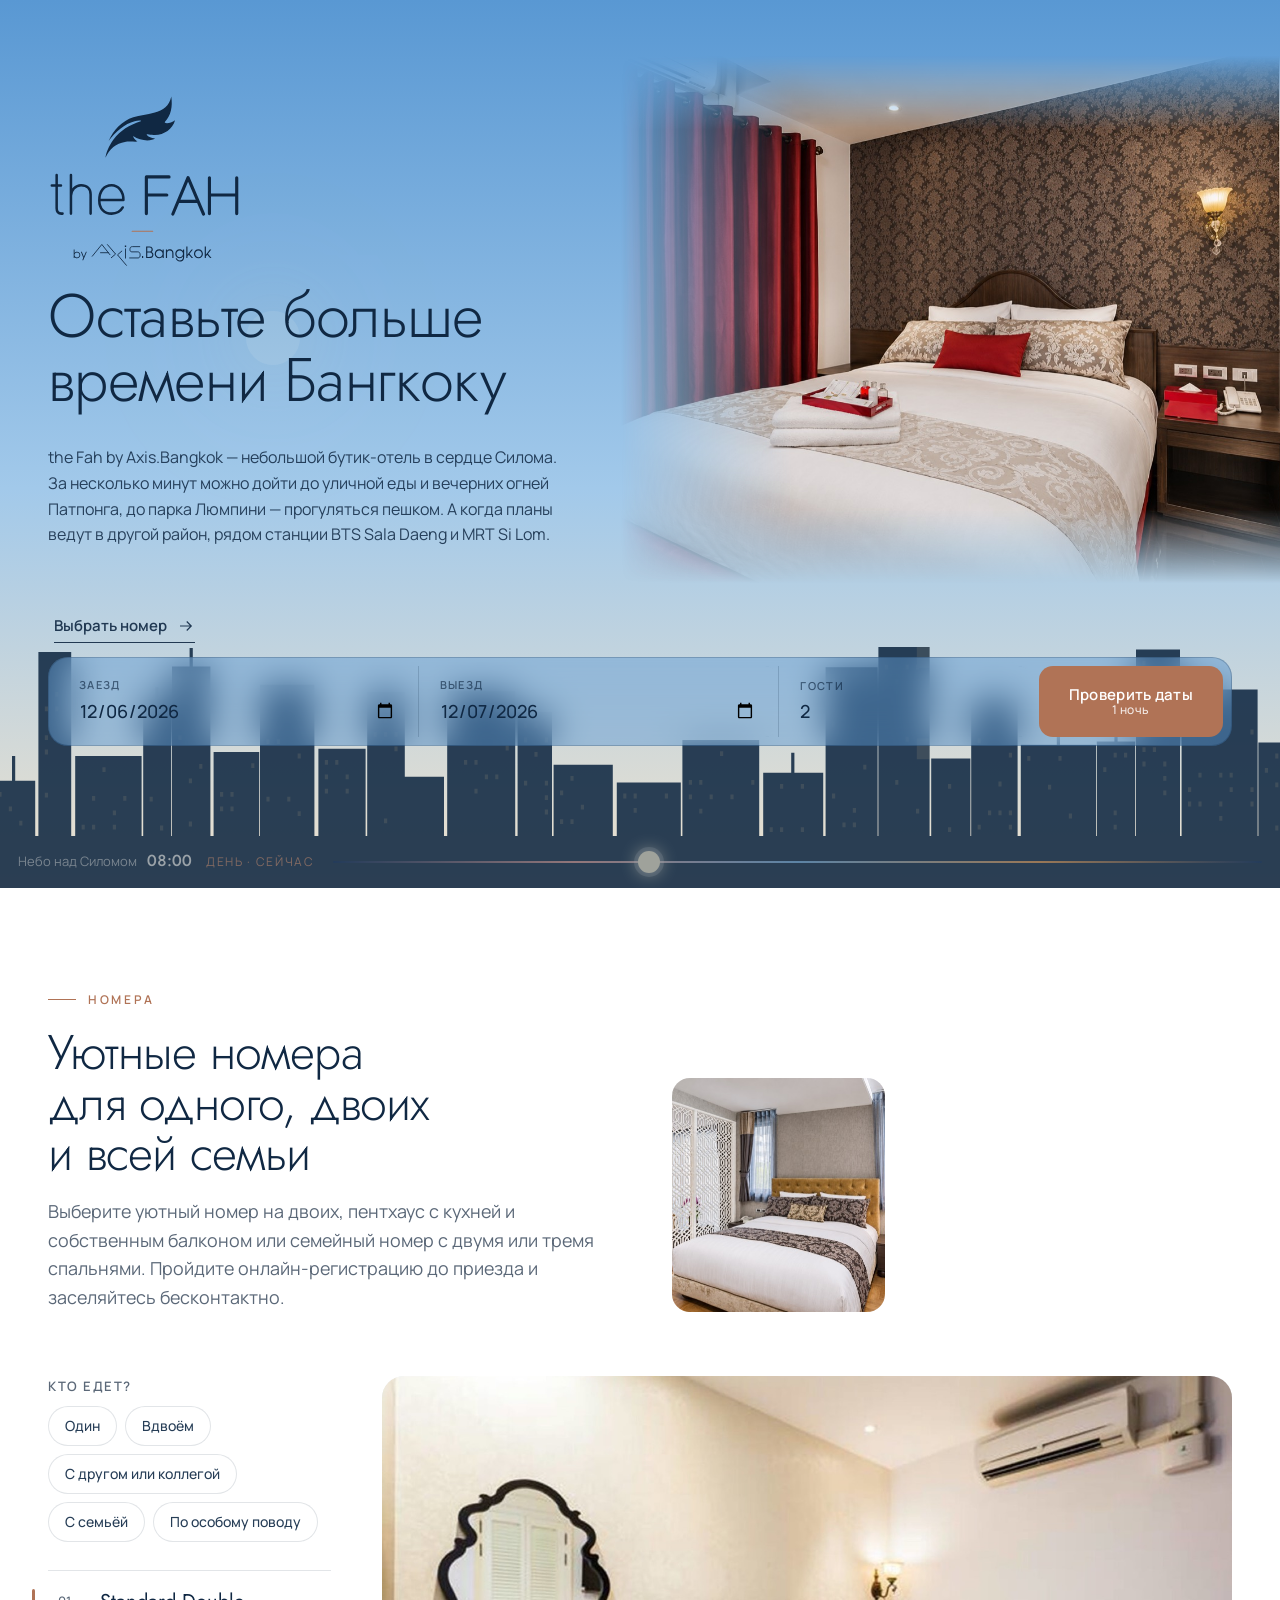
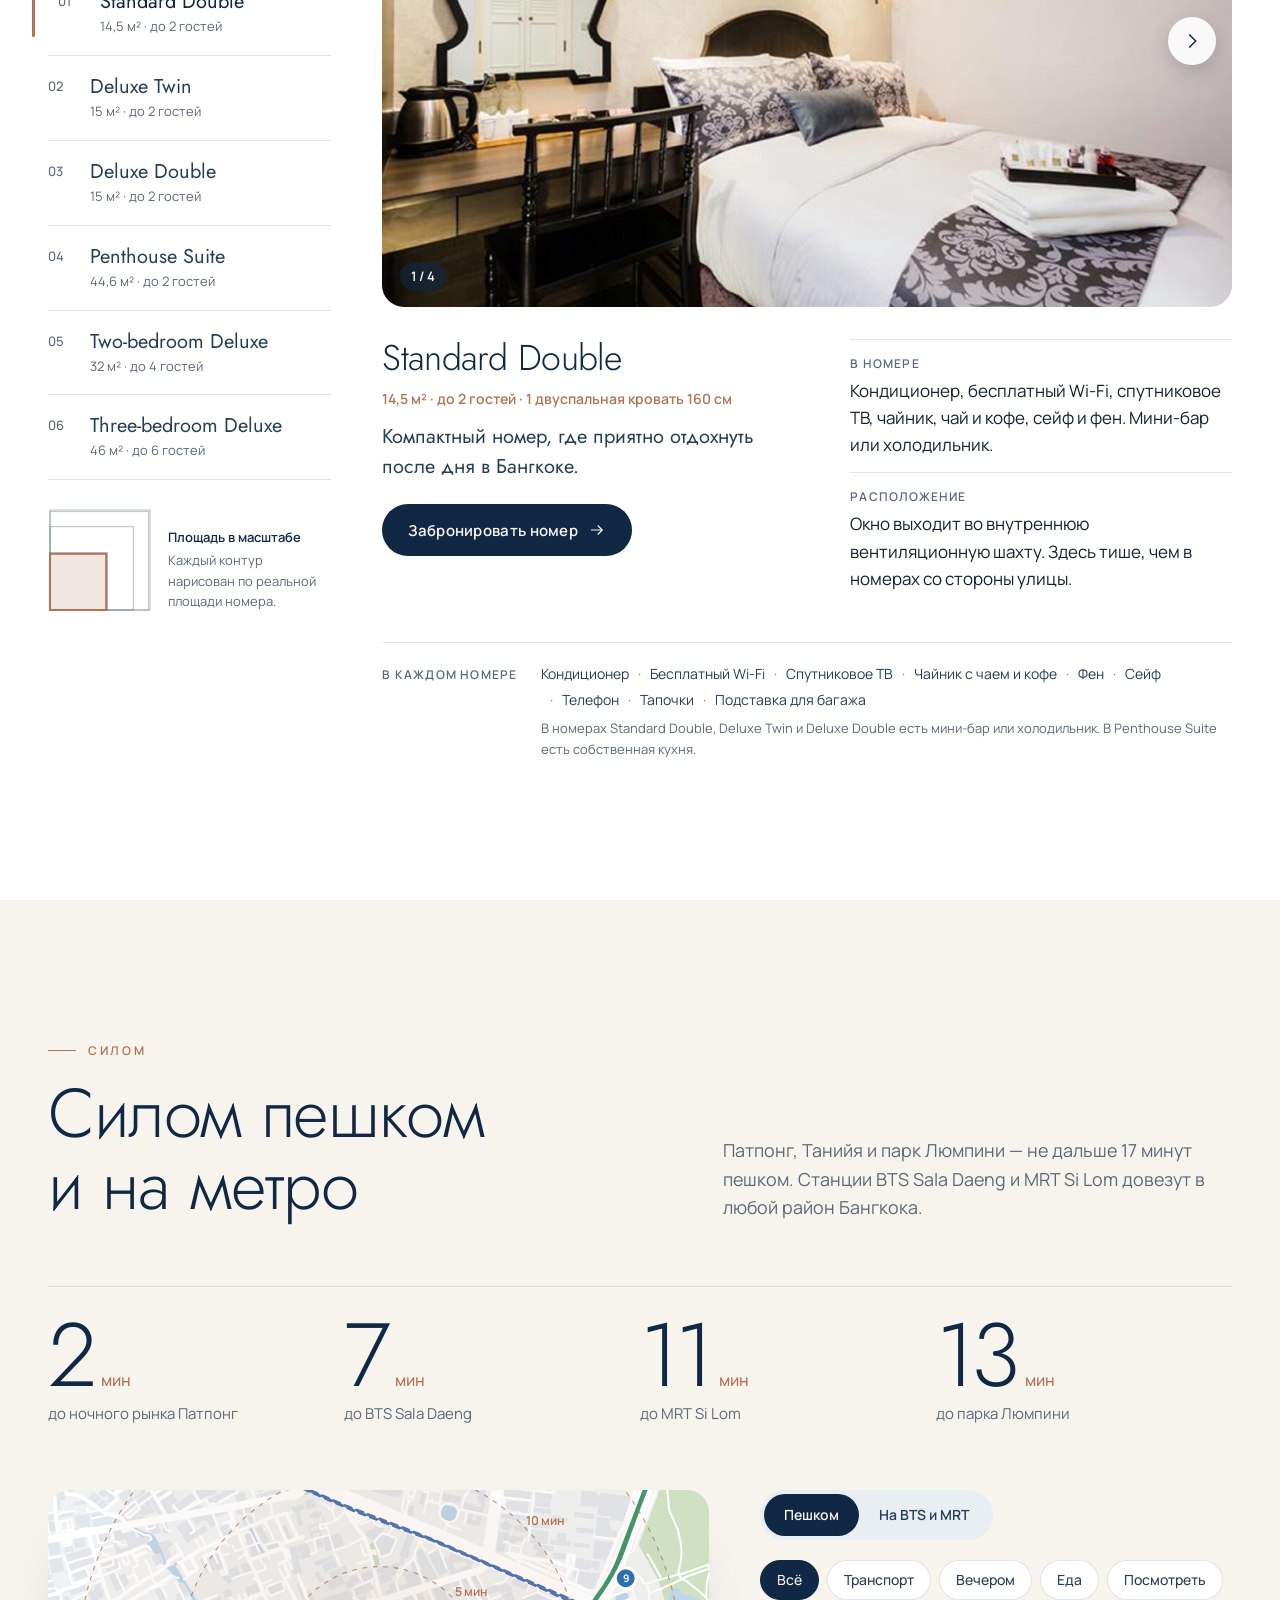
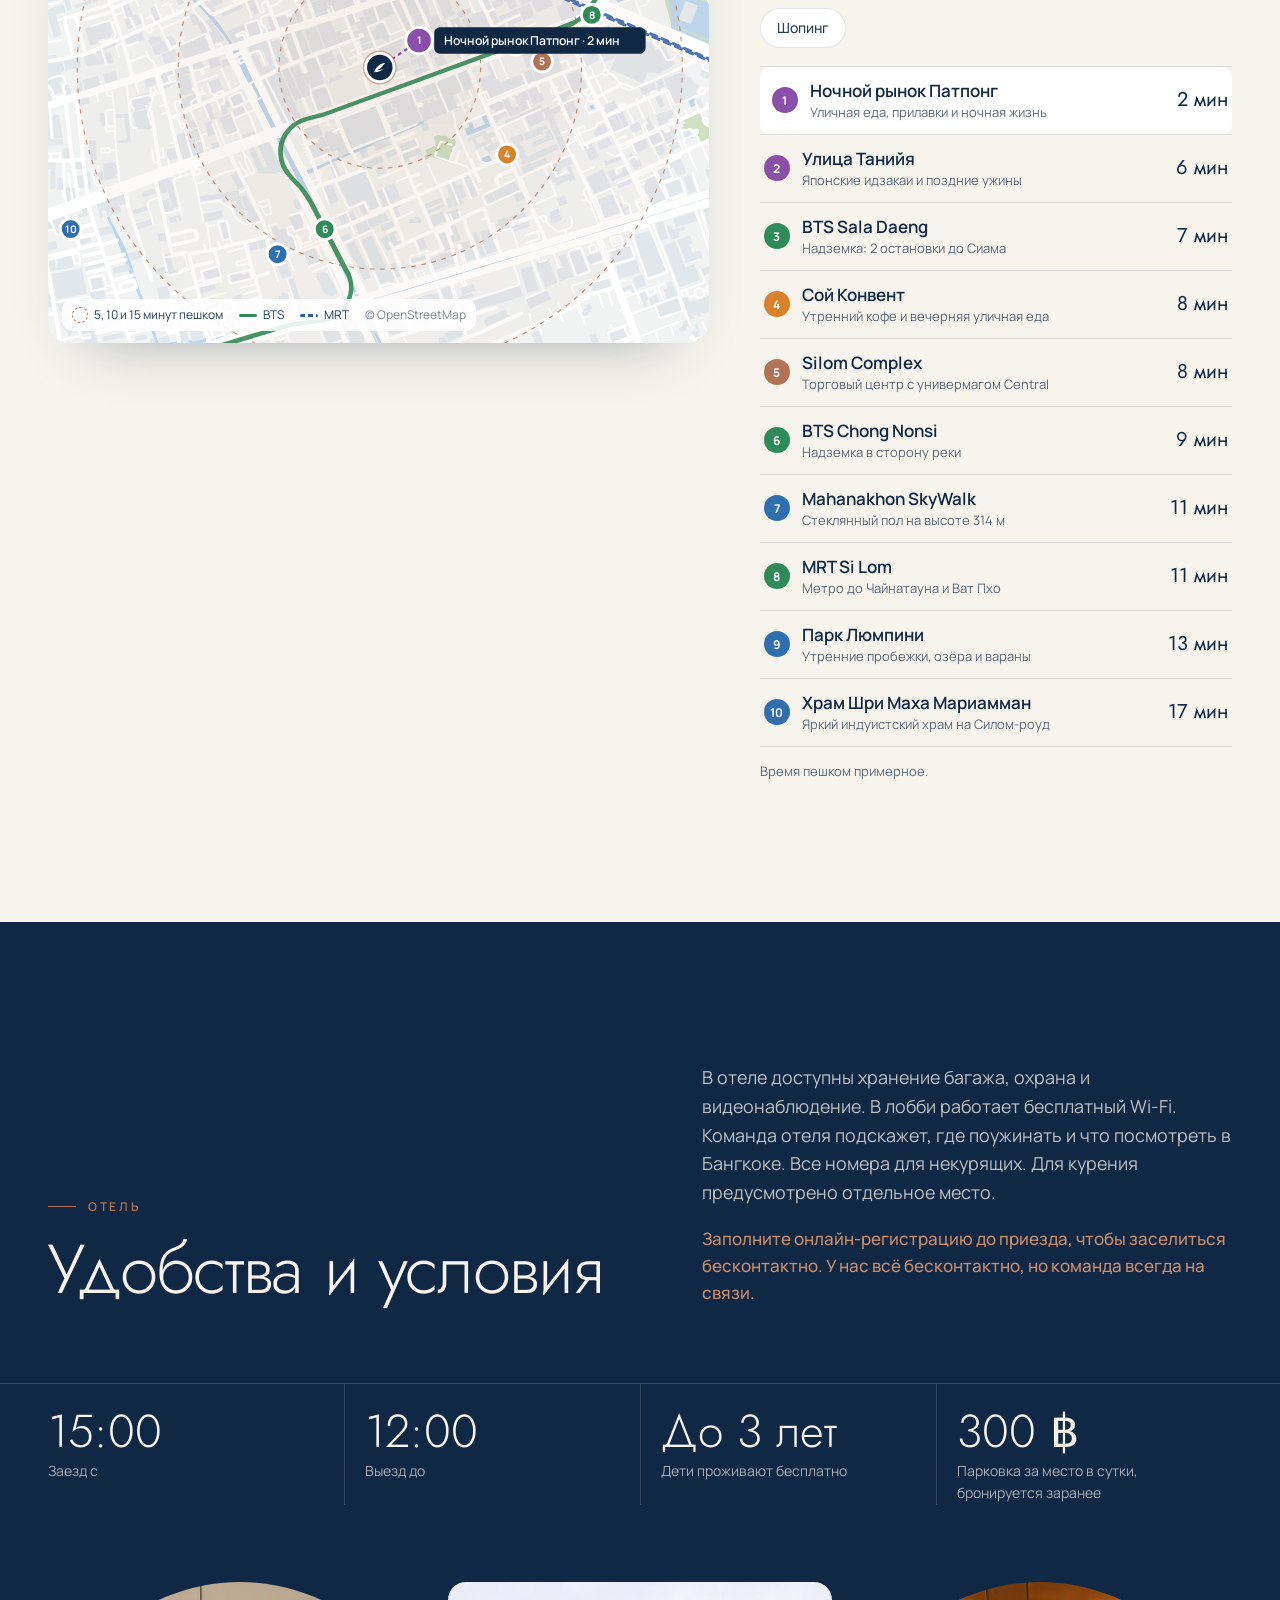
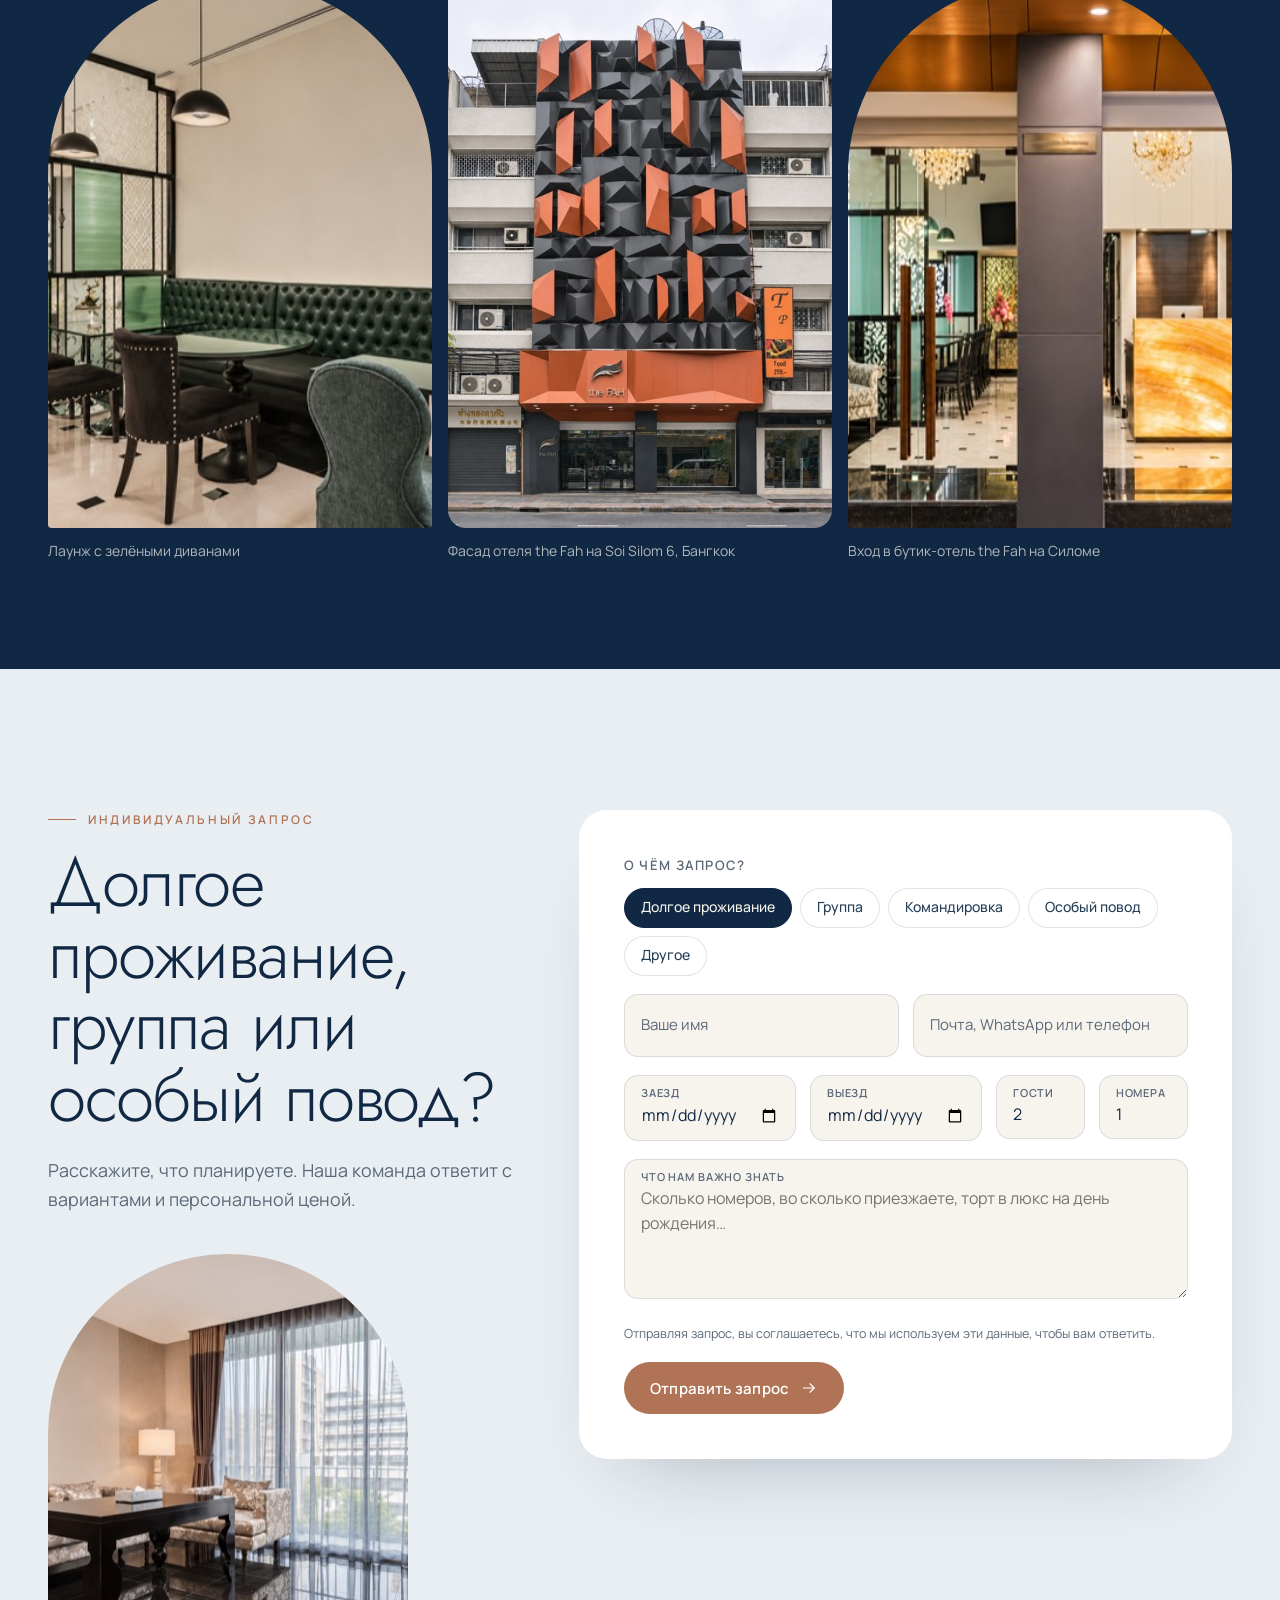
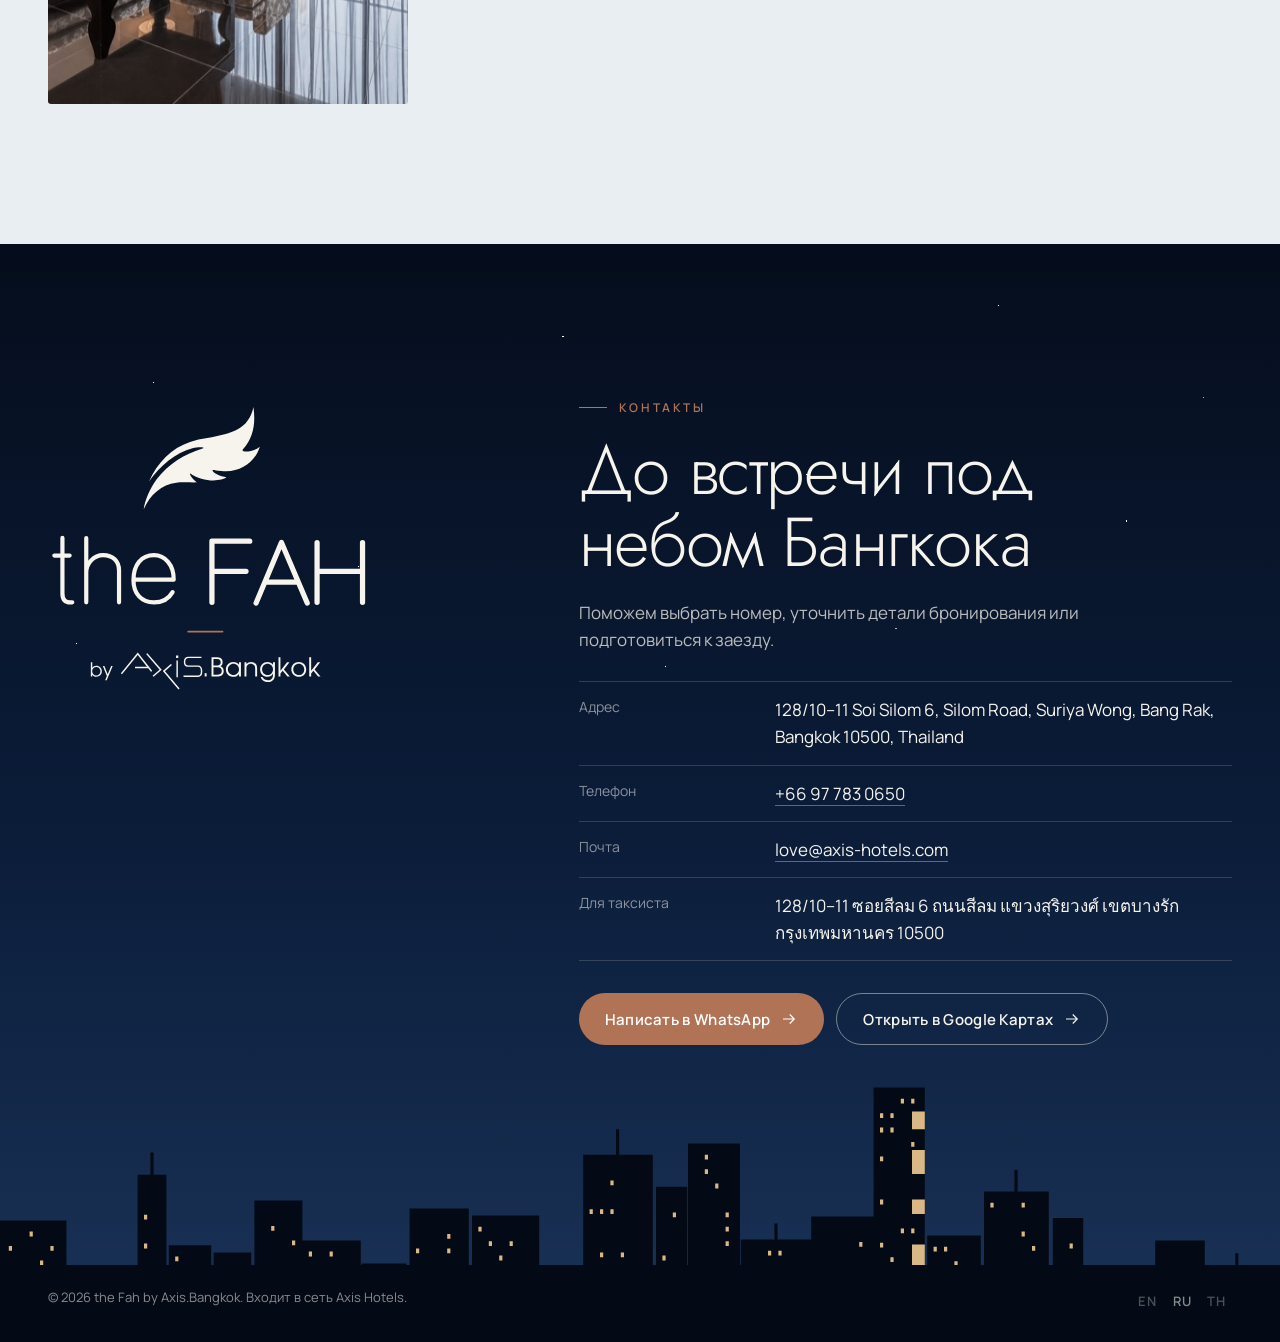
==== commit 47eb761a: "Drop the page's own header: the site's Tilda menu sits above it On axis-hotels.com the Fah pages now" ====
--- a/docs/ru/index.html
+++ b/docs/ru/index.html
@@ -18,17 +18,6 @@
 <link rel="stylesheet" href="https://fonts.googleapis.com/css2?family=Jost:wght@300;400;500&family=Manrope:wght@400;500;600&display=swap">
 <link rel="stylesheet" href="../fah.css">
 <div class="fah fah--ru" lang="ru" id="fah-top" data-fah='{&quot;booking&quot;: &quot;https://axis-hotels.com/ru/bangkok/booking?hotel_id=515836&quot;, &quot;params&quot;: {&quot;checkin&quot;: &quot;date&quot;, &quot;nights&quot;: &quot;nights&quot;, &quot;guests&quot;: &quot;adults&quot;}, &quot;email&quot;: &quot;love@axis-hotels.com&quot;, &quot;lang&quot;: &quot;ru&quot;, &quot;nights&quot;: [&quot;ночь&quot;, &quot;ночи&quot;, &quot;ночей&quot;], &quot;rq&quot;: {&quot;sending&quot;: &quot;Отправляем…&quot;, &quot;success&quot;: &quot;Спасибо! Запрос получен, скоро ответим.&quot;, &quot;error&quot;: &quot;Что-то пошло не так. Напишите нам напрямую — контакты ниже.&quot;, &quot;required&quot;: &quot;Укажите имя и способ связи.&quot;, &quot;preview&quot;: &quot;Превью: форма ещё не подключена, поэтому запрос никуда не отправлен.&quot;}, &quot;subject&quot;: &quot;the Fah by Axis.Bangkok — Индивидуальный запрос&quot;}' data-phases='{&quot;dawn&quot;: &quot;рассвет&quot;, &quot;day&quot;: &quot;день&quot;, &quot;dusk&quot;: &quot;закат&quot;, &quot;night&quot;: &quot;ночь&quot;, &quot;now&quot;: &quot;сейчас&quot;}'>
-<header class="fah-header">
-  <div class="fah-wrap fah-header__row">
-    <a class="fah-header__logo" href="#fah-top"><svg xmlns="http://www.w3.org/2000/svg" viewBox="0 -2 602 164" role="img" aria-label="the Fah by Axis.Bangkok" class="fah-logo-h"><g transform="translate(0 15) scale(1.1) translate(-289 -206)"><path fill="currentColor" transform="translate(276 200) scale(.25)" d=" M 556 25 C 567 105 554 167 508 219 C 495 233 550 236 585 207 C 563 280 491 328 409 318 C 390 316 378 313 368 313 C 371 330 405 340 432 347 C 410 366 322 371 265 328 C 267 345 287 362 298 370 C 271 371 224 368 203 372 C 136 381 84 425 54 493 C 58 456 81 400 114 355 C 171 283 234 244 323 215 C 339 209 302 207 277 214 C 201 233 128 295 78 366 C 116 280 181 213 266 185 C 316 168 374 165 424 150 C 498 130 539 99 556 25 Z" /></g><g transform="translate(176 2) translate(-187 -356)"><g transform="translate(175 342) scale(.5)" fill="none" stroke="currentColor" stroke-linecap="round" stroke-linejoin="round"> <path stroke-width="9.6" d=" M 43 28 V 155 Q 43 175.5 61 175.5 H 65.5 M 24.5 68.5 H 59.5 M 97.5 28.5 V 175.5 M 97.5 107.5 C 97.5 86 115 67.5 136 67.5 C 158.5 67.5 172.5 81 172.5 102.5 V 175.5 M 206 123.5 H 297.5 C 298 90 277.5 67.5 252.5 67.5 C 223.5 67.5 205.5 89.5 205.5 125 C 205.5 156 224 175.5 252.5 175.5 C 272 175.5 287 166 295 152" /> <path stroke-width="12" d=" M 385 175.5 V 35.5 H 471.5 M 385 104.5 H 463 M 486 177 L 544 38.5 L 603 177 M 507 129 H 581.5 M 625.5 175.5 V 39 M 729.5 175.5 V 39 M 625.5 104.5 H 729.5" /> </g></g><g transform="translate(176 94) scale(1.6) translate(-227 -488)"><g fill="currentColor"> <g> <path transform="translate(227.62565 514.5) scale(0.02181501 -0.02181501)" d="M63 0H137V94C183 26 261 -13 351 -13C516 -13 640 110 640 274C640 435 514 560 352 560C260 560 184 522 137 453V739H63ZM350 492C473 492 565 399 565 276C565 150 473 55 349 55C288 55 238 76 195 120C152 164 132 214 132 276C132 398 227 492 350 492Z" /> <path transform="translate(242.50349 514.5) scale(0.02181501 -0.02181501)" d="M132 -192H211L527 547H448L263 111L90 547H9L221 18Z" /> </g> <g transform="translate(225 483) scale(.33333333)"> <path d="M 118.5 83.5 L 173 16.5 L 219 75 M 166 63.8 H 210" fill="none" stroke="currentColor" stroke-width="4.9" stroke-linecap="square" stroke-linejoin="miter" /> <path d="M 205.5 18 L 251.5 71.5 L 227.5 92 M 286.5 55 L 262.5 76 L 313 135.5" fill="none" stroke="currentColor" stroke-width="5.1" stroke-linecap="square" stroke-linejoin="miter" /> <path d="M 304.3 22.7 H 312.1 V 30.8 H 304.3 Z M 305.7 39.8 H 310.6 V 97 H 305.7 Z" /> <path d="M 389 29 H 347.5 C 337 29 333.5 35.5 333.5 45.2 C 333.5 54.3 337.1 59 344.8 59 H 379 C 387.5 59 392 65.4 392 76.5 C 392 87.3 387.8 93.7 380 93.7 H 332.5" fill="none" stroke="currentColor" stroke-width="4.9" stroke-linecap="square" /> </g> <g> <path transform="translate(356.19067 514.5) scale(0.02979537 -0.02979537)" d="M101 0H175V126H101Z" /> <path transform="translate(364.77173 514.5) scale(0.02979537 -0.02979537)" d="M76 0H259C358 0 414 11 461 39C513 71 544 136 544 212C544 303 506 358 420 394C477 426 502 474 502 547C502 611 478 665 436 696C394 726 339 739 249 739H76ZM150 67V354H238C325 354 369 348 400 333C444 311 469 267 469 208C469 157 446 112 411 94C376 75 326 67 251 67ZM150 421V672H239C315 672 356 665 384 646C410 629 427 590 427 546C427 495 407 457 370 440C339 426 307 421 240 421Z" /> <path transform="translate(382.20202 514.5) scale(0.02979537 -0.02979537)" d="M620 547H546V450C491 526 425 560 330 560C166 560 42 436 42 272C42 108 167 -13 336 -13C429 -13 487 17 546 96V0H620ZM332 492C453 492 546 398 546 276C546 151 454 55 336 55C212 55 117 152 117 277C117 396 213 492 332 492Z" /> <path transform="translate(402.88001 514.5) scale(0.02979537 -0.02979537)" d="M63 0H137V301C137 362 145 394 166 425C195 467 246 492 304 492C358 492 407 470 437 433C463 399 473 359 473 287V0H547V287C547 379 534 428 499 475C456 530 390 560 313 560C241 560 183 533 137 476V547H63Z" /> <path transform="translate(421.38293 514.5) scale(0.02979537 -0.02979537)" d="M610 547H536V450C481 526 414 560 321 560C161 560 42 436 42 271C42 111 166 -13 327 -13C426 -13 493 27 536 111V74C536 20 530 -14 514 -48C485 -111 420 -147 335 -147C274 -147 227 -129 188 -92C169 -75 157 -58 134 -17H62C102 -145 199 -215 337 -215C432 -215 512 -179 559 -117C596 -67 610 -9 610 98ZM326 492C444 492 536 399 536 280C536 152 446 55 327 55C207 55 117 150 117 277C117 402 205 492 326 492Z" /> <path transform="translate(441.76296 514.5) scale(0.02979537 -0.02979537)" d="M63 0H137V113L223 219L405 0H497L270 272L483 547H392L137 215V739H63Z" /> <path transform="translate(457.04799 514.5) scale(0.02979537 -0.02979537)" d="M329 560C166 560 42 437 42 277C42 108 165 -13 335 -13C495 -13 613 108 613 272C613 439 494 560 329 560ZM329 492C450 492 538 399 538 271C538 145 452 55 333 55C207 55 117 146 117 275C117 399 208 492 329 492Z" /> <path transform="translate(476.89170 514.5) scale(0.02979537 -0.02979537)" d="M63 0H137V113L223 219L405 0H497L270 272L483 547H392L137 215V739H63Z" /> </g> </g></g></svg></a>
-    <nav class="fah-menu" aria-label="Меню"><ul><li><a href="#fah-rooms">Номера</a></li><li><a href="#fah-area">Район</a></li><li><a href="#fah-hotel">Отель</a></li><li><a href="#fah-request">Запрос</a></li><li><a href="#fah-contacts">Контакты</a></li></ul><div class="fah-langs fah-langs--menu"><a href="../en/" hreflang="en" lang="en">EN</a><a href="../ru/" hreflang="ru" lang="ru" aria-current="true">RU</a><a href="../th/" hreflang="th" lang="th">TH</a></div></nav>
-    <div class="fah-header__end">
-      <div class="fah-langs" role="group" aria-label="Язык"><a href="../en/" hreflang="en" lang="en">EN</a><a href="../ru/" hreflang="ru" lang="ru" aria-current="true">RU</a><a href="../th/" hreflang="th" lang="th">TH</a></div>
-      <a class="fah-btn fah-btn--copper fah-header__book" href="https://axis-hotels.com/ru/bangkok/booking?hotel_id=515836" data-fah-book>Забронировать</a>
-      <button type="button" class="fah-burger" aria-expanded="false" aria-label="Меню"><span></span><span></span></button>
-    </div>
-  </div>
-</header>
 <main>
 
 <section class="fah-hero" data-phase="night">
--- a/docs/fah.css
+++ b/docs/fah.css
@@ -1 +1 @@
-.fah{--navy:#102843;--navy-2:#1A3557;--slate:#273E57;--ink:#142131;--muted:#5B6878;--copper:#B07356;--copper-2:#C98D6E;--ivory:#F7F4EE;--paper:#FFFFFF;--mist:#E9EEF2;--line:rgba(16,40,67,.12);--sky1:#0B1A30;--sky2:#10264A;--sky3:#1F3A60;--hero-fg:#F7F4EE;--stars:1;--lights:1;--sun-x:50%;--sun-y:30%;--sun-c:#F6E7C8;--sun-s:46px;--wrap:1320px;--header:84px;--ease:cubic-bezier(.2,.7,.1,1);--display:"Jost","Kanit",system-ui,sans-serif;--body:"Manrope","Noto Sans Thai",system-ui,-apple-system,"Segoe UI",sans-serif;font-family:var(--body);font-size:17px;line-height:1.6;color:var(--ink);background:var(--ivory);-webkit-font-smoothing:antialiased;overflow-x:clip}.fah--th{--display:"Kanit","Jost",sans-serif;--body:"Noto Sans Thai","Manrope",sans-serif;line-height:1.75}.fah *,.fah *::before,.fah *::after{box-sizing:border-box}.fah :where(h1,h2,h3,p,ul,ol,dl,dd,figure,fieldset,legend){margin:0;padding:0;border:0}.fah :where(ul,ol){list-style:none}.fah :where(img){display:block;max-width:100%;height:auto;border:0}.fah :where(a){color:inherit;text-decoration:none}.fah :where(button,input,select,textarea){font:inherit;color:inherit}.fah :where(button){background:none;border:0;padding:0;cursor:pointer}.fah [id]{scroll-margin-top:72px}.fah *:focus-visible{outline:2px solid var(--copper);outline-offset:3px}.fah ::selection{background:var(--copper);color:#fff}.fah h1,.fah h2,.fah h3{font-family:var(--display);font-weight:300;letter-spacing:-.02em;line-height:1.04;color:inherit;text-wrap:balance}.fah h2{font-size:clamp(38px,5.4vw,78px)}.fah h3{font-size:clamp(28px,2.8vw,40px)}.fah--th h1,.fah--th h2,.fah--th h3{letter-spacing:0;line-height:1.25}.fah-wrap{width:100%;max-width:var(--wrap);margin:0 auto;padding:0 clamp(16px,4vw,48px)}.fah-kicker,.fah-eyebrow{font-size:12px;font-weight:600;letter-spacing:.22em;text-transform:uppercase;color:var(--copper);margin-bottom:18px;display:flex;align-items:center;gap:12px}.fah-kicker::before{content:"";width:28px;height:1px;background:currentColor}.fah--th .fah-kicker,.fah--th .fah-eyebrow{letter-spacing:.04em;font-size:14px}.fah-lead{font-size:clamp(17px,1.4vw,20px);color:var(--muted);max-width:34em}.fah-note{font-size:13px;color:var(--muted);margin-top:14px}.fah-hint{font-size:13px;letter-spacing:.12em;text-transform:uppercase;opacity:.55;margin-top:18px;text-align:center}.fah-btn{display:inline-flex;align-items:center;justify-content:center;gap:10px;min-height:52px;padding:0 26px;border-radius:100px;font:600 15px/1 var(--body);letter-spacing:.02em;white-space:nowrap;transition:background .25s,color .25s,transform .25s var(--ease),box-shadow .25s}.fah-btn svg{width:18px;height:18px;transition:transform .3s var(--ease)}.fah-btn:hover svg{transform:translateX(4px)}.fah-btn--copper{background:var(--copper);color:#fff}.fah-btn--copper:hover{background:#9C6247;box-shadow:0 10px 30px -10px rgba(176,115,86,.8)}.fah-btn--navy{background:var(--navy);color:var(--ivory)}.fah-btn--navy:hover{background:var(--navy-2)}.fah-btn--ghost{border:1px solid rgba(247,244,238,.45);color:var(--ivory)}.fah-btn--ghost:hover{background:rgba(247,244,238,.1)}.fah-btn--line{border:1px solid var(--line);color:var(--navy);background:var(--paper)}.fah-chips{display:flex;flex-wrap:wrap;gap:8px}.fah-chip{position:relative;display:inline-flex;align-items:center;min-height:40px;padding:0 16px;border-radius:100px;border:1px solid var(--line);background:var(--paper);font-size:14px;font-weight:500;color:var(--slate);cursor:pointer;transition:background .2s,color .2s,border-color .2s}.fah-chip:hover{border-color:var(--navy)}.fah-chip.is-on,.fah-chip[aria-pressed="true"],.fah-chip:has(input:checked){background:var(--navy);border-color:var(--navy);color:var(--ivory)}.fah-chip input{position:absolute;opacity:0;pointer-events:none}.fah-header{position:fixed;top:0;left:0;right:0;z-index:60;padding-top:env(safe-area-inset-top,0px);color:var(--hero-fg);transition:background .35s,color .35s,box-shadow .35s,transform .35s var(--ease)}.fah-header.is-solid{background:rgba(247,244,238,.92);color:var(--navy);backdrop-filter:blur(14px);-webkit-backdrop-filter:blur(14px);box-shadow:0 1px 0 var(--line)}.fah-header.is-hidden{transform:translateY(-100%)}.fah-header__row{display:flex;align-items:center;gap:28px;height:var(--header);transition:height .35s}.fah-header.is-solid .fah-header__row{height:68px}.fah-logo-h{display:block;height:50px;width:auto;transition:height .35s}.fah-header.is-solid .fah-logo-h{height:42px}.fah-header__logo{transition:opacity .35s,transform .35s var(--ease)}.fah-header:not(.is-solid):not(.is-menu) .fah-header__logo{opacity:0;transform:translateY(-6px);pointer-events:none}.fah-menu{margin-left:auto}.fah-menu ul{display:flex;gap:30px}.fah-menu a{font-size:15px;font-weight:500;position:relative;padding:6px 0}.fah-menu a::after{content:"";position:absolute;left:0;right:0;bottom:0;height:1px;background:currentColor;transform:scaleX(0);transform-origin:right;transition:transform .35s var(--ease)}.fah-menu a:hover::after{transform:scaleX(1);transform-origin:left}.fah-header__end{display:flex;align-items:center;gap:18px}.fah-langs{display:flex;gap:4px;font-size:13px;font-weight:600;letter-spacing:.06em}.fah-langs a{padding:4px 6px;opacity:.55;transition:opacity .2s}.fah-langs a[aria-current],.fah-langs a:hover{opacity:1}.fah-langs--menu{display:none}.fah-header__book{min-height:44px;padding:0 22px}.fah-burger{display:none;width:44px;height:44px;position:relative}.fah-burger span{position:absolute;left:11px;right:11px;height:1.5px;background:currentColor;transition:transform .3s,top .3s}.fah-burger span:first-child{top:17px}.fah-burger span:last-child{top:26px}.fah-burger[aria-expanded="true"] span:first-child{top:21px;transform:rotate(45deg)}.fah-burger[aria-expanded="true"] span:last-child{top:21px;transform:rotate(-45deg)}.fah-sky{position:absolute;inset:0;background:linear-gradient(180deg,var(--sky1) 0%,var(--sky2) 55%,var(--sky3) 100%);transition:background 1.2s;overflow:hidden}.fah-stars{position:absolute;inset:0 0 30% 0;opacity:var(--stars);transition:opacity 1.2s;background-image:radial-gradient(1px 1px at 12% 18%,#fff 50%,transparent 51%),radial-gradient(1px 1px at 28% 42%,#fff 50%,transparent 51%),radial-gradient(1.5px 1.5px at 44% 12%,#fff 50%,transparent 51%),radial-gradient(1px 1px at 63% 30%,#fff 50%,transparent 51%),radial-gradient(1px 1px at 78% 8%,#fff 50%,transparent 51%),radial-gradient(1.5px 1.5px at 88% 36%,#fff 50%,transparent 51%),radial-gradient(1px 1px at 6% 52%,#fff 50%,transparent 51%),radial-gradient(1px 1px at 52% 55%,#fff 50%,transparent 51%),radial-gradient(1px 1px at 36% 26%,rgba(255,255,255,.7) 50%,transparent 51%),radial-gradient(1px 1px at 70% 50%,rgba(255,255,255,.7) 50%,transparent 51%),radial-gradient(1px 1px at 94% 20%,rgba(255,255,255,.7) 50%,transparent 51%),radial-gradient(1px 1px at 20% 6%,rgba(255,255,255,.7) 50%,transparent 51%);animation:fah-twinkle 6s ease-in-out infinite alternate}@keyframes fah-twinkle{from{filter:brightness(.7)}to{filter:brightness(1.3)}}.fah-sun{position:absolute;left:var(--sun-x);top:var(--sun-y);width:var(--sun-s);height:var(--sun-s);margin:calc(var(--sun-s) / -2) 0 0 calc(var(--sun-s) / -2);border-radius:50%;background:var(--sun-c);box-shadow:0 0 60px 20px var(--sun-glow,rgba(246,231,200,.4)),0 0 200px 80px var(--sun-glow2,rgba(246,231,200,.15));transition:left 1.2s var(--ease),top 1.2s var(--ease),background 1.2s,box-shadow 1.2s,opacity .6s}.fah-sun.is-behind{opacity:.12}.fah-hero.is-dragging .fah-sky,.fah-hero.is-dragging .fah-sun,.fah-hero.is-dragging .fah-stars,.fah-hero.is-dragging .fah-city__b,.fah-hero.is-dragging .fah-city__w,.fah-hero.is-dragging{transition:none}.fah-city{position:absolute;left:0;right:0;bottom:0;width:100%;height:clamp(130px,21vh,240px);pointer-events:none}.fah-city__b{fill:var(--city,#0A1628);transition:fill 1.2s}.fah-city__w{fill:#FFD89A;opacity:calc(var(--lights) * .85);transition:opacity 1.2s}.fah-city__w--a{animation:fah-blink 7s steps(1) infinite}.fah-city__w--b{animation:fah-blink 11s steps(1) 2s infinite}.fah-city__w--c{animation:fah-blink 5s steps(1) 1s infinite}@keyframes fah-blink{0%,100%{opacity:calc(var(--lights) * .9)}40%{opacity:0}70%{opacity:calc(var(--lights) * .6)}}.fah-hero{position:relative;min-height:max(720px,100svh);color:var(--hero-fg);display:flex;align-items:center;isolation:isolate;transition:color 1.2s}.fah-hero>.fah-city{z-index:1}.fah-hero__grid{position:relative;z-index:2;display:grid;grid-template-columns:minmax(0,6fr) minmax(0,5fr);gap:clamp(32px,5vw,80px);align-items:center;padding-top:calc(var(--header) + 32px);padding-bottom:72px}.fah-hero__logo{width:clamp(150px,15vw,210px);margin-bottom:30px}.fah-hero__logo svg{width:100%;height:auto;display:block}.fah-hero .fah-eyebrow{color:inherit;opacity:.8}.fah-hero h1{font-size:clamp(40px,4.8vw,76px);margin-bottom:20px}.fah-hero__lead{font-size:clamp(16px,1.25vw,18px);max-width:36em;opacity:.85}.fah-booking{margin-top:38px;display:grid;grid-template-columns:1fr 1fr .7fr auto;gap:2px;padding:6px;border-radius:22px;background:rgba(255,255,255,.95);color:var(--ink);box-shadow:0 30px 60px -30px rgba(5,12,24,.6);max-width:760px}.fah-booking label{display:flex;flex-direction:column;justify-content:center;padding:8px 16px;border-radius:16px;cursor:pointer;transition:background .2s;min-width:0}.fah-booking label:hover{background:var(--mist)}.fah-booking span{font-size:11px;font-weight:600;letter-spacing:.12em;text-transform:uppercase;color:var(--muted)}.fah--th .fah-booking span{letter-spacing:0;font-size:13px}.fah-booking input,.fah-booking select{border:0;background:none;padding:2px 0 0;font-size:16px;font-weight:600;color:var(--navy);outline:none;width:100%;min-width:0;-webkit-appearance:none;appearance:none}.fah-booking button{border-radius:16px;flex-direction:column;gap:2px;min-height:64px}.fah-booking__nights{font-size:12px;font-weight:500;opacity:.85}.fah-booking__nights:empty{display:none}.fah-hero__visual{position:relative;justify-self:end;width:100%;max-width:470px}.fah-arch{position:relative;aspect-ratio:4 / 5.4;border-radius:999px 999px 18px 18px;overflow:hidden;background:rgba(255,255,255,.08);box-shadow:0 50px 80px -40px rgba(0,0,0,.6),0 0 0 1px rgba(255,255,255,.12) inset}.fah-arch__slide{position:absolute;inset:0;opacity:0;transition:opacity 1.4s ease}.fah-arch__slide.is-on{opacity:1}.fah-arch__slide img{width:100%;height:100%;object-fit:cover;transform:scale(1.08);transition:transform 7s linear}.fah-arch__slide.is-on img{transform:scale(1)}.fah-dial{position:absolute;left:-36px;right:24px;bottom:-28px;padding:14px 18px 12px;border-radius:18px;background:rgba(10,22,40,.58);color:#F7F4EE;backdrop-filter:blur(16px);-webkit-backdrop-filter:blur(16px);border:1px solid rgba(255,255,255,.14);display:grid;grid-template-columns:1fr auto;gap:6px 14px;align-items:center}.fah-dial__row{grid-column:1 / -1;display:flex;align-items:baseline;gap:10px;font-size:13px}.fah-dial__label{opacity:.7}.fah-dial__time{font:500 20px/1 var(--display);font-variant-numeric:tabular-nums}.fah-dial__phase{margin-left:auto;font-size:12px;letter-spacing:.14em;text-transform:uppercase;color:var(--copper-2)}.fah--th .fah-dial__phase{letter-spacing:0;font-size:13px}.fah-dial__range{-webkit-appearance:none;appearance:none;width:100%;height:26px;background:transparent;cursor:grab;margin:0}.fah-dial__range::-webkit-slider-runnable-track{height:2px;border-radius:2px;background:linear-gradient(90deg,#1F3A60,#E8A59A 26%,#86BCE8 50%,#F2A65A 76%,#1F3A60)}.fah-dial__range::-moz-range-track{height:2px;background:linear-gradient(90deg,#1F3A60,#E8A59A 26%,#86BCE8 50%,#F2A65A 76%,#1F3A60)}.fah-dial__range::-webkit-slider-thumb{-webkit-appearance:none;width:22px;height:22px;margin-top:-10px;border-radius:50%;background:var(--sun-c);box-shadow:0 0 0 4px rgba(255,255,255,.18),0 0 18px var(--sun-c)}.fah-dial__range::-moz-range-thumb{width:22px;height:22px;border:0;border-radius:50%;background:var(--sun-c);box-shadow:0 0 0 4px rgba(255,255,255,.18),0 0 18px var(--sun-c)}.fah-dial__now{font-size:12px;font-weight:600;letter-spacing:.08em;text-transform:uppercase;padding:6px 10px;border-radius:100px;border:1px solid rgba(255,255,255,.3)}.fah-dial__now[hidden]{display:none}.fah-intro{padding:clamp(110px,14vw,200px) 0 clamp(80px,10vw,140px);background:var(--ivory)}.fah-intro__text{font:300 clamp(28px,3.6vw,54px)/1.22 var(--display);letter-spacing:-.015em;color:var(--navy);max-width:22em}.fah--th .fah-intro__text{line-height:1.45;letter-spacing:0}.fah.is-js .fah-intro__text span{opacity:.14;transition:opacity .4s}.fah.is-js .fah-intro__text span.is-lit{opacity:1}.fah-numbers{display:grid;grid-template-columns:repeat(4,1fr);margin-top:clamp(64px,8vw,110px);border-top:1px solid var(--line)}.fah-numbers li{padding:28px 24px 0 0;display:flex;flex-direction:column;gap:6px}.fah-numbers strong{font:300 clamp(56px,7vw,108px)/.9 var(--display);color:var(--navy);letter-spacing:-.04em;display:flex;align-items:baseline;gap:8px}.fah-numbers small{font:500 16px/1 var(--body);letter-spacing:0;color:var(--copper)}.fah-numbers span{color:var(--muted);font-size:15px}.fah-section{padding:clamp(90px,11vw,160px) 0;position:relative}.fah-head{margin-bottom:clamp(40px,5vw,72px)}.fah-head--row{display:grid;grid-template-columns:minmax(0,1.2fr) minmax(0,1fr);gap:32px 64px;align-items:end}.fah-head h2{color:var(--navy)}.fah-rooms{background:var(--paper)}.fah-who p{font-size:13px;font-weight:600;letter-spacing:.12em;text-transform:uppercase;color:var(--muted);margin-bottom:12px}.fah--th .fah-who p{letter-spacing:0;font-size:15px}.fah-rooms__grid{display:grid;grid-template-columns:minmax(250px,3fr) minmax(0,9fr);gap:clamp(28px,4vw,64px);align-items:start}.fah-rooms__side{position:sticky;top:96px;display:flex;flex-direction:column;gap:28px}.fah-tabs{display:flex;flex-direction:column;border-top:1px solid var(--line)}.fah-tab{position:relative;display:grid;grid-template-columns:34px 1fr;gap:2px 8px;text-align:left;padding:18px 8px 18px 0;border-bottom:1px solid var(--line);transition:padding .35s var(--ease)}.fah-tab__n{grid-row:span 2;font:500 13px/1.9 var(--body);color:var(--muted)}.fah-tab__name{font:400 20px/1.25 var(--display);color:var(--slate);transition:color .25s}.fah-tab__meta{font-size:13px;color:var(--muted)}.fah-tab__match{position:absolute;right:0;top:-10px;font-size:11px;font-weight:600;letter-spacing:.06em;text-transform:uppercase;color:#fff;background:var(--copper);border-radius:100px;padding:3px 9px;opacity:0;transform:translateY(4px);transition:opacity .3s,transform .3s}.fah--th .fah-tab__match{letter-spacing:0;font-size:12px}.fah-tab.is-match .fah-tab__match{opacity:1;transform:none}.fah-tab::before{content:"";position:absolute;left:-16px;top:18px;bottom:18px;width:3px;border-radius:3px;background:var(--copper);transform:scaleY(0);transition:transform .35s var(--ease)}.fah-tab.is-on{padding-left:10px}.fah-tab.is-on::before{transform:scaleY(1)}.fah-tab.is-on .fah-tab__name,.fah-tab:hover .fah-tab__name{color:var(--navy)}.fah-scale{display:grid;grid-template-columns:104px 1fr;gap:16px;align-items:end;font-size:13px;color:var(--muted)}.fah-scale svg{width:104px;height:104px;overflow:visible}.fah-scale rect{fill:none;stroke:rgba(16,40,67,.25);stroke-width:1.2;transition:fill .4s,stroke .4s}.fah-scale rect.is-on{fill:rgba(176,115,86,.18);stroke:var(--copper);stroke-width:1.8}.fah-scale b{display:block;color:var(--navy);font-weight:600;margin-bottom:2px}.fah-rooms__stage{position:relative}.fah-room{display:grid;grid-template-columns:minmax(0,1fr);gap:32px;margin-bottom:64px}.fah.is-js .fah-room{display:none;margin:0}.fah.is-js .fah-room.is-on{display:grid;animation:fah-in .6s var(--ease)}@keyframes fah-in{from{opacity:0;transform:translateY(16px)}to{opacity:1;transform:none}}.fah-room__media{position:relative;border-radius:22px;overflow:hidden;background:var(--mist)}.fah-track{display:flex;overflow-x:auto;scroll-snap-type:x mandatory;scrollbar-width:none;overscroll-behavior-x:contain}.fah-track::-webkit-scrollbar{display:none}.fah-track li{flex:0 0 100%;scroll-snap-align:start;aspect-ratio:16 / 10}.fah-zoom{display:block;width:100%;height:100%;cursor:zoom-in}.fah-track img,.fah-strip img{width:100%;height:100%;object-fit:cover}.fah-nav{position:absolute;top:50%;transform:translateY(-50%);width:48px;height:48px;border-radius:50%;background:rgba(255,255,255,.9);color:var(--navy);display:grid;place-items:center;box-shadow:0 6px 20px rgba(16,40,67,.18);transition:opacity .25s,background .25s,transform .25s}.fah-nav:hover{background:#fff;transform:translateY(-50%) scale(1.06)}.fah-nav svg{width:22px;height:22px}.fah-prev{left:16px}.fah-next{right:16px}.fah-nav[disabled]{opacity:0;pointer-events:none}.fah-count{position:absolute;left:18px;bottom:16px;color:#fff;background:rgba(16,40,67,.6);backdrop-filter:blur(6px);font-size:13px;font-weight:600;padding:4px 11px;border-radius:100px}.fah-room__info{display:grid;grid-template-columns:minmax(0,1fr) minmax(0,1fr);gap:10px 48px;align-items:start}.fah-room__info h3{color:var(--navy);grid-column:1}.fah-room__specs{grid-column:1;display:flex;flex-wrap:wrap;gap:6px 16px;font-size:14px;font-weight:600;color:var(--copper)}.fah-room__specs span + span::before{content:"·";margin-right:16px;color:rgba(16,40,67,.3)}.fah-room__tagline{grid-column:1;font:400 20px/1.45 var(--display);color:var(--slate);margin-top:12px}.fah-room__text{grid-column:2;grid-row:1 / span 3;color:var(--muted)}.fah-room__hl{grid-column:2;display:flex;flex-wrap:wrap;gap:8px}.fah-room__hl li{font-size:13px;padding:6px 12px;border-radius:100px;background:var(--mist);color:var(--slate);font-weight:500}.fah-room__info .fah-btn{grid-column:1;justify-self:start;margin-top:14px}.fah-amenities{margin-top:clamp(64px,8vw,110px);padding-top:36px;border-top:1px solid var(--line);display:grid;grid-template-columns:minmax(250px,3fr) minmax(0,9fr);gap:24px clamp(28px,4vw,64px)}.fah-amenities h3{font-size:24px;color:var(--navy)}.fah-amenities ul{display:flex;flex-wrap:wrap;gap:10px 28px;color:var(--slate)}.fah-amenities li{display:flex;align-items:center;gap:10px}.fah-amenities li::before{content:"";width:6px;height:6px;border-radius:50%;background:var(--copper)}.fah-hotel{background:var(--navy);color:var(--ivory);overflow:hidden}.fah-hotel h2{color:var(--ivory)}.fah-hotel .fah-lead{color:rgba(247,244,238,.75)}.fah-hotel__head{display:grid;grid-template-columns:minmax(0,1.1fr) minmax(0,1fr);gap:32px 72px;align-items:end;margin-bottom:clamp(48px,6vw,80px)}.fah-services{display:grid;grid-template-columns:1fr 1fr;gap:0 28px;margin-top:28px}.fah-services li{padding:11px 0;border-bottom:1px solid rgba(247,244,238,.14);font-size:15px;display:flex;gap:12px;align-items:baseline}.fah-services li::before{content:"";width:12px;height:1px;background:var(--copper-2);transform:translateY(-4px);flex:none}.fah-strip{overflow-x:auto;scrollbar-width:none;cursor:grab;padding:0 clamp(16px,4vw,48px);-webkit-overflow-scrolling:touch}.fah-strip::-webkit-scrollbar{display:none}.fah-strip.is-grabbing{cursor:grabbing}.fah-strip.is-grabbing .fah-zoom{pointer-events:none}.fah-strip__track{display:flex;gap:18px;width:max-content}.fah-strip li{width:clamp(240px,26vw,380px);flex:none}.fah-strip li:nth-child(odd) .fah-zoom{aspect-ratio:3 / 4}.fah-strip li:nth-child(even){padding-top:64px}.fah-strip li:nth-child(even) .fah-zoom{aspect-ratio:4 / 4.4}.fah-strip .fah-zoom{border-radius:18px;overflow:hidden}.fah-strip li:nth-child(3n+1) .fah-zoom{border-radius:999px 999px 18px 18px}.fah-strip img{transition:transform .8s var(--ease)}.fah-strip .fah-zoom:hover img{transform:scale(1.05)}.fah-strip li>span{display:block;margin-top:12px;font-size:14px;color:rgba(247,244,238,.7)}.fah-area{background:var(--ivory)}.fah-area__grid{display:grid;grid-template-columns:minmax(300px,4fr) minmax(0,7fr);gap:clamp(28px,4vw,56px);align-items:start}.fah-places{margin-top:22px;border-top:1px solid var(--line);counter-reset:place}.fah-places li{border-bottom:1px solid var(--line);counter-increment:place}.fah-places li[hidden]{display:none}.fah-places button{width:100%;display:grid;grid-template-columns:26px 1fr auto;gap:12px;align-items:center;padding:13px 4px;text-align:left;transition:background .2s,padding .3s var(--ease);border-radius:10px}.fah-places li.is-on button,.fah-places button:hover{background:var(--paper);padding-left:12px}.fah-place__dot{width:26px;height:26px;border-radius:50%;display:grid;place-items:center;font-size:12px;font-weight:700;color:#fff;background:var(--cat)}.fah-place__dot::before{content:attr(data-n)}.fah-place__name{font-weight:600;color:var(--navy);line-height:1.3}.fah-place__name small{display:block;font-weight:400;font-size:13px;color:var(--muted);margin-top:2px}.fah-place__min{font:400 20px/1 var(--display);color:var(--navy);white-space:nowrap}.fah .fah-cat-transit{--cat:#2E8B57}.fah .fah-cat-night{--cat:#8A4FA8}.fah .fah-cat-food{--cat:#D9822B}.fah .fah-cat-sight{--cat:#2F6FB0}.fah .fah-cat-shop{--cat:#B07356}.fah-map{border-radius:22px;overflow:hidden;background:#F1F3F2;box-shadow:0 30px 60px -40px rgba(16,40,67,.45);position:sticky;top:96px}.fah-map img{width:100%;height:auto}.fah-map__layer{position:absolute;inset:0;width:100%;height:100%;overflow:visible}.fah-ring{fill:rgba(176,115,86,.05);stroke:var(--copper);stroke-width:1.2;stroke-dasharray:5 6;opacity:.75}.fah-ring__t{font:600 13px var(--body);fill:var(--copper)}.fah-marker{cursor:pointer;transition:opacity .3s}.fah-marker circle{fill:var(--cat);stroke:#fff;stroke-width:3;transition:r .25s}.fah-marker>text{font:700 11px var(--body);fill:#fff;text-anchor:middle;pointer-events:none}.fah-marker__path{stroke:var(--cat);stroke-width:2.5;stroke-dasharray:2 6;stroke-linecap:round;opacity:0;transition:opacity .3s}.fah-marker__label{opacity:0;transition:opacity .25s;pointer-events:none}.fah-marker__label rect{fill:var(--navy)}.fah-marker__label text{font:600 13px var(--body);fill:#fff}.fah-marker.is-on circle{r:14}.fah-marker.is-on .fah-marker__path,.fah-marker.is-on .fah-marker__label{opacity:1}.fah-marker.is-dim{opacity:.2}.fah-hotelpin circle{fill:var(--navy);stroke:#fff;stroke-width:3}.fah-hotelpin .fah-hotelpin__pulse{fill:var(--copper);stroke:none;opacity:.5;transform-origin:center;transform-box:fill-box;animation:fah-pulse 2.4s ease-out infinite}@keyframes fah-pulse{from{transform:scale(.8);opacity:.55}to{transform:scale(2.6);opacity:0}}.fah-map__legend{position:absolute;left:14px;bottom:12px;display:flex;flex-wrap:wrap;align-items:center;gap:6px;font-size:12px;color:var(--slate);background:rgba(255,255,255,.88);padding:6px 10px;border-radius:10px;max-width:calc(100% - 28px)}.fah-map__ring{width:16px;height:16px;border-radius:50%;border:1.5px dashed var(--copper)}.fah-map__line{width:18px;height:3px;border-radius:2px;margin-left:10px;background:#2E8B57}.fah-map__line--mrt{background:repeating-linear-gradient(90deg,#2F5DA8 0 5px,transparent 5px 8px)}.fah-map__osm{margin-left:10px;opacity:.6}.fah-transit{background:var(--paper)}.fah-transit__grid{display:grid;grid-template-columns:minmax(0,5fr) minmax(0,6fr);gap:clamp(28px,4vw,72px);align-items:start}.fah-dests{display:grid;grid-template-columns:1fr 1fr;gap:10px}.fah-dest{display:flex;flex-direction:column;align-items:flex-start;gap:4px;text-align:left;padding:18px 20px;border-radius:18px;border:1px solid var(--line);background:var(--ivory);transition:background .25s,color .25s,transform .25s var(--ease),border-color .25s}.fah-dest span{font-weight:600;color:var(--navy);line-height:1.3}.fah-dest small{font-size:13px;color:var(--muted)}.fah-dest:hover{transform:translateY(-2px);border-color:var(--navy)}.fah-dest.is-on{background:var(--navy);border-color:var(--navy)}.fah-dest.is-on span,.fah-dest.is-on small{color:var(--ivory)}.fah-routes{position:sticky;top:96px;border-radius:26px;background:var(--ivory);padding:clamp(24px,3vw,40px);min-height:420px}.fah-route{margin-bottom:40px}.fah.is-js .fah-route{display:none;margin:0}.fah.is-js .fah-route.is-on{display:block}.fah-route__total{font:300 clamp(64px,7vw,104px)/.9 var(--display);color:var(--navy);letter-spacing:-.04em;display:flex;align-items:baseline;gap:8px}.fah-route__total small{font:500 16px var(--body);letter-spacing:0;color:var(--copper)}.fah-route__sub{color:var(--muted);margin:8px 0 28px}.fah-step{position:relative;padding:0 0 0 40px;min-height:30px;display:flex;flex-direction:column;justify-content:center}.fah-step b{font-weight:600;color:var(--navy)}.fah-step small{font-size:13px;color:var(--muted)}.fah-step--start::before,.fah-step--station::before,.fah-step--end::before,.fah-step--change::before{content:"";position:absolute;left:6px;top:50%;width:16px;height:16px;margin-top:-8px;border-radius:50%;background:var(--paper);border:4px solid var(--c,var(--navy));z-index:1}.fah-step--start::before{background:var(--navy);border-color:var(--navy)}.fah-step--end::before{width:22px;height:22px;margin-top:-11px;left:3px;background:var(--copper);border-color:var(--copper);box-shadow:0 0 0 6px rgba(176,115,86,.18)}.fah-step--change::before{border:2px dashed var(--muted)}.fah-step--walk,.fah-step--ride{min-height:58px;font-size:14px;color:var(--muted)}.fah-step--walk::before{content:"";position:absolute;left:13px;top:-4px;bottom:-4px;border-left:2px dotted var(--muted)}.fah-step__line{position:absolute;left:11px;top:-6px;bottom:-6px;width:6px;border-radius:6px;background:var(--c);display:flex;flex-direction:column;justify-content:space-evenly;align-items:center;transform-origin:top}.fah-step__line i{width:4px;height:4px;border-radius:50%;background:rgba(255,255,255,.85)}.fah-step--ride span:last-child{font-weight:600;color:var(--slate)}@keyframes fah-draw{from{transform:scaleY(0)}to{transform:scaleY(1)}}.fah.is-js .fah-route.is-on .fah-step{animation:fah-in .5s var(--ease) both}.fah.is-js .fah-route.is-on .fah-step__line{animation:fah-draw .7s var(--ease) both}.fah-route.is-on .fah-step:nth-child(2){animation-delay:.06s}.fah-route.is-on .fah-step:nth-child(3){animation-delay:.12s}.fah-route.is-on .fah-step:nth-child(4){animation-delay:.18s}.fah-route.is-on .fah-step:nth-child(5){animation-delay:.24s}.fah-route.is-on .fah-step:nth-child(6){animation-delay:.3s}.fah-route.is-on .fah-step:nth-child(7){animation-delay:.36s}.fah-route.is-on .fah-step:nth-child(8){animation-delay:.42s}.fah-route.is-on .fah-step:nth-child(9){animation-delay:.48s}.fah-request{background:var(--mist)}.fah-request__grid{display:grid;grid-template-columns:minmax(0,5fr) minmax(0,7fr);gap:clamp(32px,5vw,88px);align-items:start}.fah-request h2{color:var(--navy);margin-bottom:22px}.fah-request__photo{margin-top:40px;max-width:360px;aspect-ratio:4 / 5;border-radius:999px 999px 18px 18px;overflow:hidden}.fah-request__photo img{width:100%;height:100%;object-fit:cover}.fah-form{background:var(--paper);border-radius:28px;padding:clamp(22px,3.5vw,48px);display:flex;flex-direction:column;gap:18px;box-shadow:0 40px 80px -50px rgba(16,40,67,.35)}.fah-form legend{font-size:13px;font-weight:600;letter-spacing:.1em;text-transform:uppercase;color:var(--muted);margin-bottom:12px}.fah--th .fah-form legend{letter-spacing:0;font-size:15px}.fah-form__row{display:grid;grid-template-columns:1fr 1fr;gap:14px}.fah-form__row--4{grid-template-columns:1fr 1fr .6fr .6fr}.fah-field{position:relative;display:block}.fah-field input,.fah-field textarea{width:100%;border:1px solid var(--line);border-radius:14px;background:var(--ivory);padding:26px 16px 10px;font-size:16px;color:var(--navy);outline:none;transition:border-color .2s,background .2s;-webkit-appearance:none;appearance:none;min-height:60px}.fah-field textarea{resize:vertical;min-height:120px}.fah-field input:focus,.fah-field textarea:focus{border-color:var(--navy);background:var(--paper)}.fah-field>span{position:absolute;left:17px;top:19px;font-size:15px;color:var(--muted);pointer-events:none;transition:top .2s,font-size .2s}.fah-field input:focus + span,.fah-field input:not(:placeholder-shown) + span,.fah-field input[type="date"] + span,.fah-field input[type="number"] + span,.fah-field--area>span{top:9px;font-size:11px;font-weight:600;letter-spacing:.08em;text-transform:uppercase}.fah--th .fah-field>span{letter-spacing:0 !important}.fah-field.is-error input{border-color:#C0392B}.fah-form__consent{font-size:12.5px;color:var(--muted)}.fah-form__actions{display:flex;flex-wrap:wrap;align-items:center;gap:16px}.fah-form__status{font-size:14px;font-weight:500;color:var(--slate)}.fah-form__status.is-ok{color:#2E7D4F}.fah-form__status.is-err{color:#B03A2E}.fah-faq{background:var(--ivory)}.fah-faq__grid{display:grid;grid-template-columns:minmax(0,5fr) minmax(0,7fr);gap:32px clamp(32px,5vw,88px)}.fah-faq h2{color:var(--navy)}.fah-faq details{border-bottom:1px solid var(--line)}.fah-faq details:first-child{border-top:1px solid var(--line)}.fah-faq summary{list-style:none;cursor:pointer;padding:22px 48px 22px 0;position:relative;font:400 21px/1.35 var(--display);color:var(--navy)}.fah-faq summary::-webkit-details-marker{display:none}.fah-faq summary::after{content:"";position:absolute;right:6px;top:50%;width:14px;height:14px;margin-top:-7px;background:linear-gradient(var(--copper),var(--copper)) center / 14px 1.5px no-repeat,linear-gradient(var(--copper),var(--copper)) center / 1.5px 14px no-repeat;transition:transform .3s var(--ease)}.fah-faq details[open] summary::after{transform:rotate(45deg)}.fah-faq p{padding:0 48px 24px 0;color:var(--muted)}.fah-footer{position:relative;color:var(--ivory);background:#081427;padding-top:clamp(100px,12vw,170px);overflow:hidden;isolation:isolate;--sky1:#050D1C;--sky2:#0B1D3A;--sky3:#1A3358;--stars:1;--lights:1}.fah-footer .fah-sky{z-index:-1}.fah-footer h2{color:var(--ivory);margin-bottom:36px}.fah-footer__grid{position:relative;z-index:2;display:grid;grid-template-columns:minmax(0,5fr) minmax(0,7fr);gap:48px clamp(32px,5vw,88px);align-items:start;padding-bottom:220px}.fah-footer__logo{width:min(320px,70%)}.fah-footer__logo svg{width:100%;height:auto;display:block}.fah-contacts{border-top:1px solid rgba(247,244,238,.16);margin-bottom:32px}.fah-contacts>div{display:grid;grid-template-columns:180px 1fr;gap:16px;padding:14px 0;border-bottom:1px solid rgba(247,244,238,.16)}.fah-contacts dt{color:rgba(247,244,238,.55);font-size:14px}.fah-contacts a{border-bottom:1px solid rgba(247,244,238,.35)}.fah-footer>.fah-city{z-index:1;height:260px;--city:#040A15}.fah-footer__bottom{position:relative;z-index:2;background:#040A15;font-size:13px;color:rgba(247,244,238,.55)}.fah-footer__bottom .fah-wrap{display:flex;justify-content:space-between;gap:16px;flex-wrap:wrap;padding-top:22px;padding-bottom:26px}.fah-rooms__lead{margin-top:20px}.fah-room__info{grid-template-columns:minmax(0,1.1fr) minmax(0,1fr);gap:24px 48px}.fah-room__main{display:flex;flex-direction:column;align-items:flex-start;gap:12px}.fah-room__main .fah-room__specs{font-size:14px;font-weight:600;color:var(--copper)}.fah-room__main .fah-room__text{font:400 20px/1.5 var(--display);color:var(--slate)}.fah-room__main .fah-btn{margin-top:10px}.fah-room__dl>div{padding:14px 0;border-top:1px solid var(--line)}.fah-room__dl dt{font-size:12px;font-weight:600;letter-spacing:.1em;text-transform:uppercase;color:var(--muted);margin-bottom:4px}.fah--th .fah-room__dl dt{letter-spacing:0;font-size:14px}.fah-room__dl dd{color:var(--ink)}.fah-noimg{aspect-ratio:16 / 10;display:flex;flex-direction:column;align-items:center;justify-content:center;gap:14px;text-align:center;padding:24px;background:radial-gradient(120% 90% at 50% 0%,#1F3A60 0%,var(--navy) 60%);color:var(--ivory)}.fah-noimg__plan{display:flex;gap:10px}.fah-noimg__plan i{width:64px;height:84px;border:1.5px solid rgba(247,244,238,.55);border-radius:999px 999px 6px 6px;position:relative}.fah-noimg__plan i::after{content:"";position:absolute;left:14px;right:14px;bottom:12px;height:18px;border-radius:4px;background:rgba(201,141,110,.8)}.fah-noimg__n{font:300 clamp(26px,3vw,38px)/1.2 var(--display)}.fah-noimg__note{font-size:14px;color:rgba(247,244,238,.7)}.fah-amenities__note{margin-top:14px;color:var(--muted);font-size:15px}.fah-hero__more{display:inline-flex;align-items:center;gap:10px;margin-top:22px;font-weight:600;font-size:15px;padding-bottom:4px;border-bottom:1px solid currentColor;opacity:.9}.fah-hero__more svg{width:18px;height:18px;transition:transform .3s var(--ease)}.fah-hero__more:hover svg{transform:translateX(4px)}.fah-stay{display:grid;grid-template-columns:repeat(4,minmax(0,1fr));margin-bottom:clamp(48px,6vw,80px);border-top:1px solid rgba(247,244,238,.16)}.fah-stay li{padding:24px 20px 0 0;display:flex;flex-direction:column;gap:6px}.fah-stay li + li{padding-left:20px;border-left:1px solid rgba(247,244,238,.16)}.fah-stay span{font-size:14px;color:rgba(247,244,238,.65);order:2}.fah-stay strong{font:300 clamp(34px,3.6vw,52px)/1 var(--display);color:var(--ivory);order:1}.fah-hotel__online{margin-top:18px;color:var(--copper-2);font-weight:500}.fah-footer__lead{color:rgba(247,244,238,.75);margin:-16px 0 28px;max-width:34em}.fah-footer__actions{display:flex;flex-wrap:wrap;gap:12px}@media (max-width:900px){.fah-room__info{grid-template-columns:minmax(0,1fr)}.fah-stay{grid-template-columns:repeat(2,minmax(0,1fr))}.fah-stay li:nth-child(3){padding-left:0;border-left:0}.fah-stay li{padding-bottom:20px}.fah-noimg{aspect-ratio:4 / 3.4}.fah-noimg__plan i{width:46px;height:62px}}.fah-hero{flex-direction:column;align-items:stretch;justify-content:center}.fah-hero__grid{grid-template-columns:minmax(0,1.15fr) minmax(0,1fr);padding-bottom:0}.fah-hero__photo{position:relative;margin:0;justify-self:end;width:100%;max-width:520px;aspect-ratio:4 / 4.6;max-height:64vh;border-radius:28px;overflow:hidden;box-shadow:0 50px 80px -40px rgba(0,0,0,.55);background:rgba(255,255,255,.08)}.fah-hero__photo .fah-zoom{height:100%}.fah-hero__photo img{width:100%;height:100%;object-fit:cover}.fah-hero__photo .fah-dial{left:14px;right:14px;bottom:14px;padding:10px 14px 6px;grid-template-columns:minmax(0,1fr);gap:2px}.fah-hero__photo .fah-dial__row{flex-wrap:wrap}.fah-hero__photo .fah-dial__now{padding:3px 9px;font-size:11px}.fah-hero__bar{position:relative;z-index:3;padding-top:36px;padding-bottom:clamp(56px,10vh,110px)}.fah-hero__bar .fah-booking{max-width:none;margin:0;grid-template-columns:repeat(2,minmax(0,1fr)) minmax(0,.7fr) auto;gap:0;padding:8px;border-radius:20px;background:color-mix(in srgb,var(--sky1) 45%,transparent);border:1px solid color-mix(in srgb,var(--hero-fg) 22%,transparent);backdrop-filter:blur(18px);-webkit-backdrop-filter:blur(18px);color:var(--hero-fg);box-shadow:none;transition:background 1.2s,border-color 1.2s,color 1.2s}.fah-hero__bar .fah-booking label{padding:10px 22px;border-radius:14px}.fah-hero__bar .fah-booking label + label{border-radius:0 14px 14px 0;box-shadow:inset 1px 0 0 color-mix(in srgb,var(--hero-fg) 18%,transparent)}.fah-hero__bar .fah-booking label:hover{background:color-mix(in srgb,var(--hero-fg) 8%,transparent)}.fah-hero__bar .fah-booking span{color:inherit;opacity:.65}.fah-hero__bar .fah-booking input,.fah-hero__bar .fah-booking select{color:inherit;font-size:18px;font-weight:500}.fah-hero__bar .fah-booking option{color:#102843}.fah-hero__bar .fah-booking button{min-height:62px;border-radius:14px;margin-left:8px;padding:0 30px}.fah-hero[data-fg="light"] .fah-booking ::-webkit-calendar-picker-indicator{filter:invert(1)}.fah-rooms{padding-top:clamp(64px,8vw,110px)}.fah-rooms__intro{display:grid;grid-template-columns:minmax(0,1fr) minmax(0,1fr);gap:32px 64px;align-items:end;margin-bottom:clamp(40px,5vw,64px)}.fah-rooms__copy h2{color:var(--navy);font-size:clamp(32px,3.8vw,54px)}.fah-rooms__copy .fah-lead{margin-top:18px}.fah-peek{display:grid;grid-template-columns:1.3fr 1fr 1fr;gap:10px;align-items:end}.fah-peek .fah-zoom{border-radius:18px;overflow:hidden;aspect-ratio:4 / 4.4}.fah-peek li:nth-child(2) .fah-zoom{aspect-ratio:4 / 5.4;border-radius:999px 999px 18px 18px}.fah-peek li:nth-child(3) .fah-zoom{aspect-ratio:1}.fah-peek img,.fah-hotel__photos img{width:100%;height:100%;object-fit:cover;transition:transform .8s var(--ease)}.fah-peek .fah-zoom:hover img,.fah-hotel__photos .fah-zoom:hover img{transform:scale(1.05)}.fah-rooms__side .fah-who p{margin-bottom:10px}.fah-area .fah-numbers{margin:0 0 clamp(40px,5vw,64px)}.fah-area__grid{grid-template-columns:minmax(0,7fr) minmax(320px,5fr)}.fah-seg{display:inline-flex;padding:4px;border-radius:100px;background:var(--mist);margin-bottom:20px}.fah-seg__btn{padding:10px 20px;border-radius:100px;font-size:14px;font-weight:600;color:var(--slate);transition:background .25s,color .25s}.fah-seg__btn.is-on{background:var(--navy);color:var(--ivory)}.fah.is-js .fah-mode{display:none}.fah.is-js .fah-mode.is-on{display:block;animation:fah-in .5s var(--ease)}.fah-mode__lead{color:var(--muted);margin-bottom:14px}.fah-area .fah-dests{grid-template-columns:1fr 1fr;gap:8px}.fah-area .fah-dest{padding:12px 14px;border-radius:14px;background:var(--paper)}.fah-area .fah-dest.is-on{background:var(--navy);border-color:var(--navy)}.fah-area .fah-routes{position:static;margin-top:14px;min-height:0;padding:24px;background:var(--paper)}.fah-area .fah-route__total{font-size:clamp(48px,5vw,72px)}.fah-area .fah-places{margin-top:18px}.fah-hotel__photos{display:grid;grid-template-columns:repeat(3,minmax(0,1fr));gap:16px}.fah-hotel__photos .fah-zoom{aspect-ratio:3 / 4;border-radius:18px;overflow:hidden}.fah-hotel__photos li:nth-child(odd) .fah-zoom{border-radius:999px 999px 18px 18px}.fah-hotel__photos li>span{display:block;margin-top:12px;font-size:14px;color:rgba(247,244,238,.7)}@media (max-width:900px){.fah-hero__grid{grid-template-columns:minmax(0,1fr);gap:32px}.fah-hero__photo{justify-self:stretch;max-width:none;aspect-ratio:4 / 3.6;max-height:none}.fah-hero__bar{padding-top:24px;padding-bottom:150px}.fah-hero__bar .fah-booking{grid-template-columns:1fr 1fr}.fah-hero__bar .fah-booking label + label{border-radius:14px;box-shadow:none}.fah-hero__bar .fah-booking .fah-booking__guests{grid-column:span 2;box-shadow:inset 0 1px 0 color-mix(in srgb,var(--hero-fg) 18%,transparent);border-radius:0}.fah-hero__bar .fah-booking button{grid-column:span 2;margin:6px 0 0}.fah-rooms__intro,.fah-area__grid{grid-template-columns:minmax(0,1fr)}.fah-hotel__photos{grid-template-columns:repeat(3,minmax(0,1fr));gap:8px}.fah-hotel__photos li>span{font-size:12px}}.fah-hero .fah-hero__logo{margin-bottom:14px}.fah-hero h1{margin-bottom:34px}.fah-hero__photo img{object-position:center 35%}.fah-hero__bar{padding-top:28px}.fah-hero__bar .fah-hero__more{margin:0 0 14px 6px}@media (max-width:900px){.fah-hero .fah-hero__logo{margin-bottom:10px}.fah-hero__bar{padding-top:20px}}.fah-hero__grid{grid-template-columns:minmax(0,1fr) minmax(0,1.2fr)}.fah-hero .fah-hero__photo{justify-self:stretch;width:auto;max-width:none;aspect-ratio:4 / 3.2;max-height:70vh;border-radius:0;box-shadow:none;background:none;overflow:hidden;margin-right:calc(-1 * max(clamp(16px,4vw,48px),(100vw - var(--wrap)) / 2 + clamp(16px,4vw,48px)));-webkit-mask-image:linear-gradient(90deg,transparent 0,#000 26%),linear-gradient(180deg,transparent 0,#000 14%,#000 86%,transparent 100%);-webkit-mask-composite:source-in;mask-image:linear-gradient(90deg,transparent 0,#000 26%),linear-gradient(180deg,transparent 0,#000 14%,#000 86%,transparent 100%);mask-composite:intersect}.fah-hero .fah-hero__photo img{object-position:center}.fah-hero>.fah-city{bottom:52px}.fah-skybar{position:absolute;left:0;right:0;bottom:0;min-height:52px;z-index:2;display:flex;align-items:center;background:var(--city,#0A1628);transition:background 1.2s}.fah-skybar .fah-dial{position:static;display:flex;align-items:center;gap:18px;padding-top:8px;padding-bottom:8px;background:none;border:0;border-radius:0;backdrop-filter:none;-webkit-backdrop-filter:none;color:#F7F4EE;opacity:.55;transition:opacity .3s}.fah-skybar .fah-dial:hover,.fah-skybar .fah-dial:focus-within{opacity:1}.fah-skybar .fah-dial__row{grid-column:auto;flex:none;display:flex;align-items:baseline;gap:10px}.fah-skybar .fah-dial__time{font-size:16px}.fah-skybar .fah-dial__phase{margin-left:4px}.fah-skybar .fah-dial__now{padding:3px 9px;font-size:11px}.fah-skybar .fah-dial__range{flex:1;min-width:0}.fah-hero__bar{padding-bottom:calc(clamp(56px,10vh,110px) + 52px)}@media (max-width:900px){.fah-hero .fah-hero__photo{aspect-ratio:4 / 3;max-height:none;margin-left:calc(-1 * clamp(16px,4vw,48px));-webkit-mask-image:linear-gradient(180deg,transparent 0,#000 18%,#000 82%,transparent 100%);mask-image:linear-gradient(180deg,transparent 0,#000 18%,#000 82%,transparent 100%)}.fah-hero>.fah-city{bottom:76px}.fah-hero .fah-hero__grid{padding-bottom:0}.fah-skybar{min-height:76px}.fah-skybar .fah-dial{flex-wrap:wrap;gap:4px 12px}.fah-skybar .fah-dial__range{flex-basis:100%}.fah-hero__bar{padding-bottom:210px}}.fah-allrooms{margin-top:36px;padding-top:20px;border-top:1px solid var(--line);display:grid;grid-template-columns:auto minmax(0,1fr);gap:6px 24px;align-items:baseline;font-size:14px}.fah-allrooms__title{font-size:12px;font-weight:600;letter-spacing:.1em;text-transform:uppercase;color:var(--muted)}.fah--th .fah-allrooms__title{letter-spacing:0;font-size:14px}.fah-allrooms ul{display:flex;flex-wrap:wrap;gap:4px 0;color:var(--slate)}.fah-allrooms li + li::before{content:"·";margin:0 9px;color:var(--copper)}.fah-allrooms__note{grid-column:2;color:var(--muted);font-size:13px}@media (max-width:900px){.fah-allrooms{grid-template-columns:minmax(0,1fr)}.fah-allrooms__note{grid-column:1}}.fah-bookbar{display:none}.fah-lightbox{position:fixed;inset:0;z-index:9999;background:rgba(6,14,26,.97);display:flex;flex-direction:column;align-items:center;justify-content:center;padding:56px 80px 24px}.fah-lightbox[hidden]{display:none}.fah-lightbox img{max-width:100%;max-height:calc(100% - 48px);width:auto;height:auto;object-fit:contain;border-radius:8px}.fah-lightbox__caption{color:rgba(247,244,238,.8);font-size:14px;margin-top:14px;text-align:center}.fah-lb-close{position:absolute;top:14px;right:14px;width:48px;height:48px;color:#fff;display:grid;place-items:center}.fah-lb-close svg{width:26px;height:26px}.fah-lightbox .fah-nav{background:rgba(255,255,255,.12);color:#fff;box-shadow:none}.fah.is-js .fah-reveal{opacity:0;transform:translateY(28px);transition:opacity .9s var(--ease),transform .9s var(--ease)}.fah.is-js .fah-reveal.is-in{opacity:1;transform:none}@media (max-width:1100px){.fah-menu ul{gap:20px}.fah-header__end .fah-langs{display:none}.fah-room__info{grid-template-columns:1fr}.fah-room__text,.fah-room__hl,.fah-room__info .fah-btn{grid-column:1;grid-row:auto}}@media (max-width:900px){.fah{font-size:16px;--header:68px}.fah-logo-h,.fah-header.is-solid .fah-logo-h{height:40px}.fah-header.is-solid .fah-header__row{height:64px}.fah-burger{display:block}.fah-header__book{display:none}.fah-menu{position:fixed;inset:0;z-index:-1;background:var(--navy);color:var(--ivory);display:flex;flex-direction:column;justify-content:center;padding:96px 28px 40px;opacity:0;visibility:hidden;transition:opacity .35s,visibility .35s}.fah-menu.is-open{opacity:1;visibility:visible}.fah-menu ul{flex-direction:column;gap:4px}.fah-menu a{font:300 38px/1.3 var(--display)}.fah-langs--menu{display:flex;margin-top:32px;font-size:16px}.fah-header.is-menu{color:var(--ivory);background:transparent;box-shadow:none;backdrop-filter:none;-webkit-backdrop-filter:none}.fah-header__end{margin-left:auto}.fah-hero{min-height:auto}.fah-hero__grid{padding-top:calc(var(--header) + 28px);padding-bottom:200px;gap:48px}.fah-hero__logo{width:150px;margin-bottom:22px}.fah-hero__visual{justify-self:center;max-width:380px}.fah-dial{left:12px;right:12px}.fah-booking{grid-template-columns:1fr 1fr}.fah-booking__guests{grid-column:span 2}.fah-booking button{grid-column:span 2;min-height:56px}.fah-numbers{grid-template-columns:1fr 1fr}.fah-numbers li{padding-bottom:24px}.fah-head--row,.fah-hotel__head,.fah-rooms__grid,.fah-area__grid,.fah-transit__grid,.fah-request__grid,.fah-faq__grid,.fah-footer__grid,.fah-amenities,.fah-hero__grid{grid-template-columns:minmax(0,1fr)}.fah-sun{left:calc(70% + var(--sun-x) * .25);top:calc(40px + var(--sun-y) * .12)}.fah-map__legend{position:static;max-width:none;border-radius:0;background:var(--paper);padding:10px 14px}.fah-rooms__side,.fah-map,.fah-routes{position:relative;top:auto}.fah-tabs{flex-direction:row;overflow-x:auto;scrollbar-width:none;gap:8px;border:0;margin:0 calc(-1 * clamp(16px,4vw,48px));padding:12px clamp(16px,4vw,48px) 0}.fah-tabs::-webkit-scrollbar{display:none}.fah-tab{flex:none;border:1px solid var(--line);border-radius:16px;padding:12px 14px;grid-template-columns:1fr;min-width:170px}.fah-tab.is-on{padding-left:14px;border-color:var(--navy);background:var(--ivory)}.fah-tab::before,.fah-tab__n{display:none}.fah-tab__match{right:10px}.fah-scale{display:none}.fah-track li{aspect-ratio:4 / 3.4}.fah-services{grid-template-columns:1fr}.fah-map{order:-1}.fah-ring__t{font-size:20px}.fah-routes{min-height:0}.fah-form__row,.fah-form__row--4{grid-template-columns:1fr 1fr}.fah-request__photo{display:none}.fah-contacts>div{grid-template-columns:1fr;gap:2px}.fah-footer__grid{padding-bottom:180px}.fah-footer__bottom{padding-bottom:76px}.fah-bookbar{display:grid;grid-template-columns:1fr 1fr;gap:8px;position:fixed;left:0;right:0;bottom:0;z-index:55;padding:10px 12px calc(10px + env(safe-area-inset-bottom));background:rgba(247,244,238,.95);backdrop-filter:blur(12px);-webkit-backdrop-filter:blur(12px);border-top:1px solid var(--line);transform:translateY(110%);transition:transform .35s var(--ease)}.fah-bookbar.is-visible{transform:none}.fah-bookbar .fah-btn{min-height:48px;padding:0 12px}.fah-lightbox{padding:56px 0 90px}.fah-lightbox .fah-nav{top:auto;bottom:22px;transform:none}}@media (max-width:520px){.fah-dests,.fah-form__row{grid-template-columns:1fr}.fah-numbers strong{font-size:56px}}@media (prefers-reduced-motion:reduce){.fah *,.fah *::before,.fah *::after{animation:none !important;transition:none !important}.fah.is-js .fah-intro__text span{opacity:1}}
+.fah{--navy:#102843;--navy-2:#1A3557;--slate:#273E57;--ink:#142131;--muted:#5B6878;--copper:#B07356;--copper-2:#C98D6E;--ivory:#F7F4EE;--paper:#FFFFFF;--mist:#E9EEF2;--line:rgba(16,40,67,.12);--sky1:#0B1A30;--sky2:#10264A;--sky3:#1F3A60;--hero-fg:#F7F4EE;--stars:1;--lights:1;--sun-x:50%;--sun-y:30%;--sun-c:#F6E7C8;--sun-s:46px;--wrap:1320px;--header:84px;--ease:cubic-bezier(.2,.7,.1,1);--display:"Jost","Kanit",system-ui,sans-serif;--body:"Manrope","Noto Sans Thai",system-ui,-apple-system,"Segoe UI",sans-serif;font-family:var(--body);font-size:17px;line-height:1.6;color:var(--ink);background:var(--ivory);-webkit-font-smoothing:antialiased;overflow-x:clip}.fah--th{--display:"Kanit","Jost",sans-serif;--body:"Noto Sans Thai","Manrope",sans-serif;line-height:1.75}.fah *,.fah *::before,.fah *::after{box-sizing:border-box}.fah :where(h1,h2,h3,p,ul,ol,dl,dd,figure,fieldset,legend){margin:0;padding:0;border:0}.fah :where(ul,ol){list-style:none}.fah :where(img){display:block;max-width:100%;height:auto;border:0}.fah :where(a){color:inherit;text-decoration:none}.fah :where(button,input,select,textarea){font:inherit;color:inherit}.fah :where(button){background:none;border:0;padding:0;cursor:pointer}.fah [id]{scroll-margin-top:72px}.fah *:focus-visible{outline:2px solid var(--copper);outline-offset:3px}.fah ::selection{background:var(--copper);color:#fff}.fah h1,.fah h2,.fah h3{font-family:var(--display);font-weight:300;letter-spacing:-.02em;line-height:1.04;color:inherit;text-wrap:balance}.fah h2{font-size:clamp(38px,5.4vw,78px)}.fah h3{font-size:clamp(28px,2.8vw,40px)}.fah--th h1,.fah--th h2,.fah--th h3{letter-spacing:0;line-height:1.25}.fah-wrap{width:100%;max-width:var(--wrap);margin:0 auto;padding:0 clamp(16px,4vw,48px)}.fah-kicker,.fah-eyebrow{font-size:12px;font-weight:600;letter-spacing:.22em;text-transform:uppercase;color:var(--copper);margin-bottom:18px;display:flex;align-items:center;gap:12px}.fah-kicker::before{content:"";width:28px;height:1px;background:currentColor}.fah--th .fah-kicker,.fah--th .fah-eyebrow{letter-spacing:.04em;font-size:14px}.fah-lead{font-size:clamp(17px,1.4vw,20px);color:var(--muted);max-width:34em}.fah-note{font-size:13px;color:var(--muted);margin-top:14px}.fah-hint{font-size:13px;letter-spacing:.12em;text-transform:uppercase;opacity:.55;margin-top:18px;text-align:center}.fah-btn{display:inline-flex;align-items:center;justify-content:center;gap:10px;min-height:52px;padding:0 26px;border-radius:100px;font:600 15px/1 var(--body);letter-spacing:.02em;white-space:nowrap;transition:background .25s,color .25s,transform .25s var(--ease),box-shadow .25s}.fah-btn svg{width:18px;height:18px;transition:transform .3s var(--ease)}.fah-btn:hover svg{transform:translateX(4px)}.fah-btn--copper{background:var(--copper);color:#fff}.fah-btn--copper:hover{background:#9C6247;box-shadow:0 10px 30px -10px rgba(176,115,86,.8)}.fah-btn--navy{background:var(--navy);color:var(--ivory)}.fah-btn--navy:hover{background:var(--navy-2)}.fah-btn--ghost{border:1px solid rgba(247,244,238,.45);color:var(--ivory)}.fah-btn--ghost:hover{background:rgba(247,244,238,.1)}.fah-btn--line{border:1px solid var(--line);color:var(--navy);background:var(--paper)}.fah-chips{display:flex;flex-wrap:wrap;gap:8px}.fah-chip{position:relative;display:inline-flex;align-items:center;min-height:40px;padding:0 16px;border-radius:100px;border:1px solid var(--line);background:var(--paper);font-size:14px;font-weight:500;color:var(--slate);cursor:pointer;transition:background .2s,color .2s,border-color .2s}.fah-chip:hover{border-color:var(--navy)}.fah-chip.is-on,.fah-chip[aria-pressed="true"],.fah-chip:has(input:checked){background:var(--navy);border-color:var(--navy);color:var(--ivory)}.fah-chip input{position:absolute;opacity:0;pointer-events:none}.fah-langs{display:flex;gap:4px;font-size:13px;font-weight:600;letter-spacing:.06em}.fah-langs a{padding:4px 6px;opacity:.55;transition:opacity .2s}.fah-langs a[aria-current],.fah-langs a:hover{opacity:1}.fah-sky{position:absolute;inset:0;background:linear-gradient(180deg,var(--sky1) 0%,var(--sky2) 55%,var(--sky3) 100%);transition:background 1.2s;overflow:hidden}.fah-stars{position:absolute;inset:0 0 30% 0;opacity:var(--stars);transition:opacity 1.2s;background-image:radial-gradient(1px 1px at 12% 18%,#fff 50%,transparent 51%),radial-gradient(1px 1px at 28% 42%,#fff 50%,transparent 51%),radial-gradient(1.5px 1.5px at 44% 12%,#fff 50%,transparent 51%),radial-gradient(1px 1px at 63% 30%,#fff 50%,transparent 51%),radial-gradient(1px 1px at 78% 8%,#fff 50%,transparent 51%),radial-gradient(1.5px 1.5px at 88% 36%,#fff 50%,transparent 51%),radial-gradient(1px 1px at 6% 52%,#fff 50%,transparent 51%),radial-gradient(1px 1px at 52% 55%,#fff 50%,transparent 51%),radial-gradient(1px 1px at 36% 26%,rgba(255,255,255,.7) 50%,transparent 51%),radial-gradient(1px 1px at 70% 50%,rgba(255,255,255,.7) 50%,transparent 51%),radial-gradient(1px 1px at 94% 20%,rgba(255,255,255,.7) 50%,transparent 51%),radial-gradient(1px 1px at 20% 6%,rgba(255,255,255,.7) 50%,transparent 51%);animation:fah-twinkle 6s ease-in-out infinite alternate}@keyframes fah-twinkle{from{filter:brightness(.7)}to{filter:brightness(1.3)}}.fah-sun{position:absolute;left:var(--sun-x);top:var(--sun-y);width:var(--sun-s);height:var(--sun-s);margin:calc(var(--sun-s) / -2) 0 0 calc(var(--sun-s) / -2);border-radius:50%;background:var(--sun-c);box-shadow:0 0 60px 20px var(--sun-glow,rgba(246,231,200,.4)),0 0 200px 80px var(--sun-glow2,rgba(246,231,200,.15));transition:left 1.2s var(--ease),top 1.2s var(--ease),background 1.2s,box-shadow 1.2s,opacity .6s}.fah-sun.is-behind{opacity:.12}.fah-hero.is-dragging .fah-sky,.fah-hero.is-dragging .fah-sun,.fah-hero.is-dragging .fah-stars,.fah-hero.is-dragging .fah-city__b,.fah-hero.is-dragging .fah-city__w,.fah-hero.is-dragging{transition:none}.fah-city{position:absolute;left:0;right:0;bottom:0;width:100%;height:clamp(130px,21vh,240px);pointer-events:none}.fah-city__b{fill:var(--city,#0A1628);transition:fill 1.2s}.fah-city__w{fill:#FFD89A;opacity:calc(var(--lights) * .85);transition:opacity 1.2s}.fah-city__w--a{animation:fah-blink 7s steps(1) infinite}.fah-city__w--b{animation:fah-blink 11s steps(1) 2s infinite}.fah-city__w--c{animation:fah-blink 5s steps(1) 1s infinite}@keyframes fah-blink{0%,100%{opacity:calc(var(--lights) * .9)}40%{opacity:0}70%{opacity:calc(var(--lights) * .6)}}.fah-hero{position:relative;min-height:max(680px,calc(100svh - 68px));color:var(--hero-fg);display:flex;align-items:center;isolation:isolate;transition:color 1.2s}.fah-hero>.fah-city{z-index:1}.fah-hero__grid{position:relative;z-index:2;display:grid;grid-template-columns:minmax(0,6fr) minmax(0,5fr);gap:clamp(32px,5vw,80px);align-items:center;padding-top:56px;padding-bottom:72px}.fah-hero__logo{width:clamp(150px,15vw,210px);margin-bottom:30px}.fah-hero__logo svg{width:100%;height:auto;display:block}.fah-hero .fah-eyebrow{color:inherit;opacity:.8}.fah-hero h1{font-size:clamp(40px,4.8vw,76px);margin-bottom:20px}.fah-hero__lead{font-size:clamp(16px,1.25vw,18px);max-width:36em;opacity:.85}.fah-booking{margin-top:38px;display:grid;grid-template-columns:1fr 1fr .7fr auto;gap:2px;padding:6px;border-radius:22px;background:rgba(255,255,255,.95);color:var(--ink);box-shadow:0 30px 60px -30px rgba(5,12,24,.6);max-width:760px}.fah-booking label{display:flex;flex-direction:column;justify-content:center;padding:8px 16px;border-radius:16px;cursor:pointer;transition:background .2s;min-width:0}.fah-booking label:hover{background:var(--mist)}.fah-booking span{font-size:11px;font-weight:600;letter-spacing:.12em;text-transform:uppercase;color:var(--muted)}.fah--th .fah-booking span{letter-spacing:0;font-size:13px}.fah-booking input,.fah-booking select{border:0;background:none;padding:2px 0 0;font-size:16px;font-weight:600;color:var(--navy);outline:none;width:100%;min-width:0;-webkit-appearance:none;appearance:none}.fah-booking button{border-radius:16px;flex-direction:column;gap:2px;min-height:64px}.fah-booking__nights{font-size:12px;font-weight:500;opacity:.85}.fah-booking__nights:empty{display:none}.fah-hero__visual{position:relative;justify-self:end;width:100%;max-width:470px}.fah-arch{position:relative;aspect-ratio:4 / 5.4;border-radius:999px 999px 18px 18px;overflow:hidden;background:rgba(255,255,255,.08);box-shadow:0 50px 80px -40px rgba(0,0,0,.6),0 0 0 1px rgba(255,255,255,.12) inset}.fah-arch__slide{position:absolute;inset:0;opacity:0;transition:opacity 1.4s ease}.fah-arch__slide.is-on{opacity:1}.fah-arch__slide img{width:100%;height:100%;object-fit:cover;transform:scale(1.08);transition:transform 7s linear}.fah-arch__slide.is-on img{transform:scale(1)}.fah-dial{position:absolute;left:-36px;right:24px;bottom:-28px;padding:14px 18px 12px;border-radius:18px;background:rgba(10,22,40,.58);color:#F7F4EE;backdrop-filter:blur(16px);-webkit-backdrop-filter:blur(16px);border:1px solid rgba(255,255,255,.14);display:grid;grid-template-columns:1fr auto;gap:6px 14px;align-items:center}.fah-dial__row{grid-column:1 / -1;display:flex;align-items:baseline;gap:10px;font-size:13px}.fah-dial__label{opacity:.7}.fah-dial__time{font:500 20px/1 var(--display);font-variant-numeric:tabular-nums}.fah-dial__phase{margin-left:auto;font-size:12px;letter-spacing:.14em;text-transform:uppercase;color:var(--copper-2)}.fah--th .fah-dial__phase{letter-spacing:0;font-size:13px}.fah-dial__range{-webkit-appearance:none;appearance:none;width:100%;height:26px;background:transparent;cursor:grab;margin:0}.fah-dial__range::-webkit-slider-runnable-track{height:2px;border-radius:2px;background:linear-gradient(90deg,#1F3A60,#E8A59A 26%,#86BCE8 50%,#F2A65A 76%,#1F3A60)}.fah-dial__range::-moz-range-track{height:2px;background:linear-gradient(90deg,#1F3A60,#E8A59A 26%,#86BCE8 50%,#F2A65A 76%,#1F3A60)}.fah-dial__range::-webkit-slider-thumb{-webkit-appearance:none;width:22px;height:22px;margin-top:-10px;border-radius:50%;background:var(--sun-c);box-shadow:0 0 0 4px rgba(255,255,255,.18),0 0 18px var(--sun-c)}.fah-dial__range::-moz-range-thumb{width:22px;height:22px;border:0;border-radius:50%;background:var(--sun-c);box-shadow:0 0 0 4px rgba(255,255,255,.18),0 0 18px var(--sun-c)}.fah-dial__now{font-size:12px;font-weight:600;letter-spacing:.08em;text-transform:uppercase;padding:6px 10px;border-radius:100px;border:1px solid rgba(255,255,255,.3)}.fah-dial__now[hidden]{display:none}.fah-intro{padding:clamp(110px,14vw,200px) 0 clamp(80px,10vw,140px);background:var(--ivory)}.fah-intro__text{font:300 clamp(28px,3.6vw,54px)/1.22 var(--display);letter-spacing:-.015em;color:var(--navy);max-width:22em}.fah--th .fah-intro__text{line-height:1.45;letter-spacing:0}.fah.is-js .fah-intro__text span{opacity:.14;transition:opacity .4s}.fah.is-js .fah-intro__text span.is-lit{opacity:1}.fah-numbers{display:grid;grid-template-columns:repeat(4,1fr);margin-top:clamp(64px,8vw,110px);border-top:1px solid var(--line)}.fah-numbers li{padding:28px 24px 0 0;display:flex;flex-direction:column;gap:6px}.fah-numbers strong{font:300 clamp(56px,7vw,108px)/.9 var(--display);color:var(--navy);letter-spacing:-.04em;display:flex;align-items:baseline;gap:8px}.fah-numbers small{font:500 16px/1 var(--body);letter-spacing:0;color:var(--copper)}.fah-numbers span{color:var(--muted);font-size:15px}.fah-section{padding:clamp(90px,11vw,160px) 0;position:relative}.fah-head{margin-bottom:clamp(40px,5vw,72px)}.fah-head--row{display:grid;grid-template-columns:minmax(0,1.2fr) minmax(0,1fr);gap:32px 64px;align-items:end}.fah-head h2{color:var(--navy)}.fah-rooms{background:var(--paper)}.fah-who p{font-size:13px;font-weight:600;letter-spacing:.12em;text-transform:uppercase;color:var(--muted);margin-bottom:12px}.fah--th .fah-who p{letter-spacing:0;font-size:15px}.fah-rooms__grid{display:grid;grid-template-columns:minmax(250px,3fr) minmax(0,9fr);gap:clamp(28px,4vw,64px);align-items:start}.fah-rooms__side{position:sticky;top:96px;display:flex;flex-direction:column;gap:28px}.fah-tabs{display:flex;flex-direction:column;border-top:1px solid var(--line)}.fah-tab{position:relative;display:grid;grid-template-columns:34px 1fr;gap:2px 8px;text-align:left;padding:18px 8px 18px 0;border-bottom:1px solid var(--line);transition:padding .35s var(--ease)}.fah-tab__n{grid-row:span 2;font:500 13px/1.9 var(--body);color:var(--muted)}.fah-tab__name{font:400 20px/1.25 var(--display);color:var(--slate);transition:color .25s}.fah-tab__meta{font-size:13px;color:var(--muted)}.fah-tab__match{position:absolute;right:0;top:-10px;font-size:11px;font-weight:600;letter-spacing:.06em;text-transform:uppercase;color:#fff;background:var(--copper);border-radius:100px;padding:3px 9px;opacity:0;transform:translateY(4px);transition:opacity .3s,transform .3s}.fah--th .fah-tab__match{letter-spacing:0;font-size:12px}.fah-tab.is-match .fah-tab__match{opacity:1;transform:none}.fah-tab::before{content:"";position:absolute;left:-16px;top:18px;bottom:18px;width:3px;border-radius:3px;background:var(--copper);transform:scaleY(0);transition:transform .35s var(--ease)}.fah-tab.is-on{padding-left:10px}.fah-tab.is-on::before{transform:scaleY(1)}.fah-tab.is-on .fah-tab__name,.fah-tab:hover .fah-tab__name{color:var(--navy)}.fah-scale{display:grid;grid-template-columns:104px 1fr;gap:16px;align-items:end;font-size:13px;color:var(--muted)}.fah-scale svg{width:104px;height:104px;overflow:visible}.fah-scale rect{fill:none;stroke:rgba(16,40,67,.25);stroke-width:1.2;transition:fill .4s,stroke .4s}.fah-scale rect.is-on{fill:rgba(176,115,86,.18);stroke:var(--copper);stroke-width:1.8}.fah-scale b{display:block;color:var(--navy);font-weight:600;margin-bottom:2px}.fah-rooms__stage{position:relative}.fah-room{display:grid;grid-template-columns:minmax(0,1fr);gap:32px;margin-bottom:64px}.fah.is-js .fah-room{display:none;margin:0}.fah.is-js .fah-room.is-on{display:grid;animation:fah-in .6s var(--ease)}@keyframes fah-in{from{opacity:0;transform:translateY(16px)}to{opacity:1;transform:none}}.fah-room__media{position:relative;border-radius:22px;overflow:hidden;background:var(--mist)}.fah-track{display:flex;overflow-x:auto;scroll-snap-type:x mandatory;scrollbar-width:none;overscroll-behavior-x:contain}.fah-track::-webkit-scrollbar{display:none}.fah-track li{flex:0 0 100%;scroll-snap-align:start;aspect-ratio:16 / 10}.fah-zoom{display:block;width:100%;height:100%;cursor:zoom-in}.fah-track img,.fah-strip img{width:100%;height:100%;object-fit:cover}.fah-nav{position:absolute;top:50%;transform:translateY(-50%);width:48px;height:48px;border-radius:50%;background:rgba(255,255,255,.9);color:var(--navy);display:grid;place-items:center;box-shadow:0 6px 20px rgba(16,40,67,.18);transition:opacity .25s,background .25s,transform .25s}.fah-nav:hover{background:#fff;transform:translateY(-50%) scale(1.06)}.fah-nav svg{width:22px;height:22px}.fah-prev{left:16px}.fah-next{right:16px}.fah-nav[disabled]{opacity:0;pointer-events:none}.fah-count{position:absolute;left:18px;bottom:16px;color:#fff;background:rgba(16,40,67,.6);backdrop-filter:blur(6px);font-size:13px;font-weight:600;padding:4px 11px;border-radius:100px}.fah-room__info{display:grid;grid-template-columns:minmax(0,1fr) minmax(0,1fr);gap:10px 48px;align-items:start}.fah-room__info h3{color:var(--navy);grid-column:1}.fah-room__specs{grid-column:1;display:flex;flex-wrap:wrap;gap:6px 16px;font-size:14px;font-weight:600;color:var(--copper)}.fah-room__specs span + span::before{content:"·";margin-right:16px;color:rgba(16,40,67,.3)}.fah-room__tagline{grid-column:1;font:400 20px/1.45 var(--display);color:var(--slate);margin-top:12px}.fah-room__text{grid-column:2;grid-row:1 / span 3;color:var(--muted)}.fah-room__hl{grid-column:2;display:flex;flex-wrap:wrap;gap:8px}.fah-room__hl li{font-size:13px;padding:6px 12px;border-radius:100px;background:var(--mist);color:var(--slate);font-weight:500}.fah-room__info .fah-btn{grid-column:1;justify-self:start;margin-top:14px}.fah-amenities{margin-top:clamp(64px,8vw,110px);padding-top:36px;border-top:1px solid var(--line);display:grid;grid-template-columns:minmax(250px,3fr) minmax(0,9fr);gap:24px clamp(28px,4vw,64px)}.fah-amenities h3{font-size:24px;color:var(--navy)}.fah-amenities ul{display:flex;flex-wrap:wrap;gap:10px 28px;color:var(--slate)}.fah-amenities li{display:flex;align-items:center;gap:10px}.fah-amenities li::before{content:"";width:6px;height:6px;border-radius:50%;background:var(--copper)}.fah-hotel{background:var(--navy);color:var(--ivory);overflow:hidden}.fah-hotel h2{color:var(--ivory)}.fah-hotel .fah-lead{color:rgba(247,244,238,.75)}.fah-hotel__head{display:grid;grid-template-columns:minmax(0,1.1fr) minmax(0,1fr);gap:32px 72px;align-items:end;margin-bottom:clamp(48px,6vw,80px)}.fah-services{display:grid;grid-template-columns:1fr 1fr;gap:0 28px;margin-top:28px}.fah-services li{padding:11px 0;border-bottom:1px solid rgba(247,244,238,.14);font-size:15px;display:flex;gap:12px;align-items:baseline}.fah-services li::before{content:"";width:12px;height:1px;background:var(--copper-2);transform:translateY(-4px);flex:none}.fah-strip{overflow-x:auto;scrollbar-width:none;cursor:grab;padding:0 clamp(16px,4vw,48px);-webkit-overflow-scrolling:touch}.fah-strip::-webkit-scrollbar{display:none}.fah-strip.is-grabbing{cursor:grabbing}.fah-strip.is-grabbing .fah-zoom{pointer-events:none}.fah-strip__track{display:flex;gap:18px;width:max-content}.fah-strip li{width:clamp(240px,26vw,380px);flex:none}.fah-strip li:nth-child(odd) .fah-zoom{aspect-ratio:3 / 4}.fah-strip li:nth-child(even){padding-top:64px}.fah-strip li:nth-child(even) .fah-zoom{aspect-ratio:4 / 4.4}.fah-strip .fah-zoom{border-radius:18px;overflow:hidden}.fah-strip li:nth-child(3n+1) .fah-zoom{border-radius:999px 999px 18px 18px}.fah-strip img{transition:transform .8s var(--ease)}.fah-strip .fah-zoom:hover img{transform:scale(1.05)}.fah-strip li>span{display:block;margin-top:12px;font-size:14px;color:rgba(247,244,238,.7)}.fah-area{background:var(--ivory)}.fah-area__grid{display:grid;grid-template-columns:minmax(300px,4fr) minmax(0,7fr);gap:clamp(28px,4vw,56px);align-items:start}.fah-places{margin-top:22px;border-top:1px solid var(--line);counter-reset:place}.fah-places li{border-bottom:1px solid var(--line);counter-increment:place}.fah-places li[hidden]{display:none}.fah-places button{width:100%;display:grid;grid-template-columns:26px 1fr auto;gap:12px;align-items:center;padding:13px 4px;text-align:left;transition:background .2s,padding .3s var(--ease);border-radius:10px}.fah-places li.is-on button,.fah-places button:hover{background:var(--paper);padding-left:12px}.fah-place__dot{width:26px;height:26px;border-radius:50%;display:grid;place-items:center;font-size:12px;font-weight:700;color:#fff;background:var(--cat)}.fah-place__dot::before{content:attr(data-n)}.fah-place__name{font-weight:600;color:var(--navy);line-height:1.3}.fah-place__name small{display:block;font-weight:400;font-size:13px;color:var(--muted);margin-top:2px}.fah-place__min{font:400 20px/1 var(--display);color:var(--navy);white-space:nowrap}.fah .fah-cat-transit{--cat:#2E8B57}.fah .fah-cat-night{--cat:#8A4FA8}.fah .fah-cat-food{--cat:#D9822B}.fah .fah-cat-sight{--cat:#2F6FB0}.fah .fah-cat-shop{--cat:#B07356}.fah-map{border-radius:22px;overflow:hidden;background:#F1F3F2;box-shadow:0 30px 60px -40px rgba(16,40,67,.45);position:sticky;top:96px}.fah-map img{width:100%;height:auto}.fah-map__layer{position:absolute;inset:0;width:100%;height:100%;overflow:visible}.fah-ring{fill:rgba(176,115,86,.05);stroke:var(--copper);stroke-width:1.2;stroke-dasharray:5 6;opacity:.75}.fah-ring__t{font:600 13px var(--body);fill:var(--copper)}.fah-marker{cursor:pointer;transition:opacity .3s}.fah-marker circle{fill:var(--cat);stroke:#fff;stroke-width:3;transition:r .25s}.fah-marker>text{font:700 11px var(--body);fill:#fff;text-anchor:middle;pointer-events:none}.fah-marker__path{stroke:var(--cat);stroke-width:2.5;stroke-dasharray:2 6;stroke-linecap:round;opacity:0;transition:opacity .3s}.fah-marker__label{opacity:0;transition:opacity .25s;pointer-events:none}.fah-marker__label rect{fill:var(--navy)}.fah-marker__label text{font:600 13px var(--body);fill:#fff}.fah-marker.is-on circle{r:14}.fah-marker.is-on .fah-marker__path,.fah-marker.is-on .fah-marker__label{opacity:1}.fah-marker.is-dim{opacity:.2}.fah-hotelpin circle{fill:var(--navy);stroke:#fff;stroke-width:3}.fah-hotelpin .fah-hotelpin__pulse{fill:var(--copper);stroke:none;opacity:.5;transform-origin:center;transform-box:fill-box;animation:fah-pulse 2.4s ease-out infinite}@keyframes fah-pulse{from{transform:scale(.8);opacity:.55}to{transform:scale(2.6);opacity:0}}.fah-map__legend{position:absolute;left:14px;bottom:12px;display:flex;flex-wrap:wrap;align-items:center;gap:6px;font-size:12px;color:var(--slate);background:rgba(255,255,255,.88);padding:6px 10px;border-radius:10px;max-width:calc(100% - 28px)}.fah-map__ring{width:16px;height:16px;border-radius:50%;border:1.5px dashed var(--copper)}.fah-map__line{width:18px;height:3px;border-radius:2px;margin-left:10px;background:#2E8B57}.fah-map__line--mrt{background:repeating-linear-gradient(90deg,#2F5DA8 0 5px,transparent 5px 8px)}.fah-map__osm{margin-left:10px;opacity:.6}.fah-transit{background:var(--paper)}.fah-transit__grid{display:grid;grid-template-columns:minmax(0,5fr) minmax(0,6fr);gap:clamp(28px,4vw,72px);align-items:start}.fah-dests{display:grid;grid-template-columns:1fr 1fr;gap:10px}.fah-dest{display:flex;flex-direction:column;align-items:flex-start;gap:4px;text-align:left;padding:18px 20px;border-radius:18px;border:1px solid var(--line);background:var(--ivory);transition:background .25s,color .25s,transform .25s var(--ease),border-color .25s}.fah-dest span{font-weight:600;color:var(--navy);line-height:1.3}.fah-dest small{font-size:13px;color:var(--muted)}.fah-dest:hover{transform:translateY(-2px);border-color:var(--navy)}.fah-dest.is-on{background:var(--navy);border-color:var(--navy)}.fah-dest.is-on span,.fah-dest.is-on small{color:var(--ivory)}.fah-routes{position:sticky;top:96px;border-radius:26px;background:var(--ivory);padding:clamp(24px,3vw,40px);min-height:420px}.fah-route{margin-bottom:40px}.fah.is-js .fah-route{display:none;margin:0}.fah.is-js .fah-route.is-on{display:block}.fah-route__total{font:300 clamp(64px,7vw,104px)/.9 var(--display);color:var(--navy);letter-spacing:-.04em;display:flex;align-items:baseline;gap:8px}.fah-route__total small{font:500 16px var(--body);letter-spacing:0;color:var(--copper)}.fah-route__sub{color:var(--muted);margin:8px 0 28px}.fah-step{position:relative;padding:0 0 0 40px;min-height:30px;display:flex;flex-direction:column;justify-content:center}.fah-step b{font-weight:600;color:var(--navy)}.fah-step small{font-size:13px;color:var(--muted)}.fah-step--start::before,.fah-step--station::before,.fah-step--end::before,.fah-step--change::before{content:"";position:absolute;left:6px;top:50%;width:16px;height:16px;margin-top:-8px;border-radius:50%;background:var(--paper);border:4px solid var(--c,var(--navy));z-index:1}.fah-step--start::before{background:var(--navy);border-color:var(--navy)}.fah-step--end::before{width:22px;height:22px;margin-top:-11px;left:3px;background:var(--copper);border-color:var(--copper);box-shadow:0 0 0 6px rgba(176,115,86,.18)}.fah-step--change::before{border:2px dashed var(--muted)}.fah-step--walk,.fah-step--ride{min-height:58px;font-size:14px;color:var(--muted)}.fah-step--walk::before{content:"";position:absolute;left:13px;top:-4px;bottom:-4px;border-left:2px dotted var(--muted)}.fah-step__line{position:absolute;left:11px;top:-6px;bottom:-6px;width:6px;border-radius:6px;background:var(--c);display:flex;flex-direction:column;justify-content:space-evenly;align-items:center;transform-origin:top}.fah-step__line i{width:4px;height:4px;border-radius:50%;background:rgba(255,255,255,.85)}.fah-step--ride span:last-child{font-weight:600;color:var(--slate)}@keyframes fah-draw{from{transform:scaleY(0)}to{transform:scaleY(1)}}.fah.is-js .fah-route.is-on .fah-step{animation:fah-in .5s var(--ease) both}.fah.is-js .fah-route.is-on .fah-step__line{animation:fah-draw .7s var(--ease) both}.fah-route.is-on .fah-step:nth-child(2){animation-delay:.06s}.fah-route.is-on .fah-step:nth-child(3){animation-delay:.12s}.fah-route.is-on .fah-step:nth-child(4){animation-delay:.18s}.fah-route.is-on .fah-step:nth-child(5){animation-delay:.24s}.fah-route.is-on .fah-step:nth-child(6){animation-delay:.3s}.fah-route.is-on .fah-step:nth-child(7){animation-delay:.36s}.fah-route.is-on .fah-step:nth-child(8){animation-delay:.42s}.fah-route.is-on .fah-step:nth-child(9){animation-delay:.48s}.fah-request{background:var(--mist)}.fah-request__grid{display:grid;grid-template-columns:minmax(0,5fr) minmax(0,7fr);gap:clamp(32px,5vw,88px);align-items:start}.fah-request h2{color:var(--navy);margin-bottom:22px}.fah-request__photo{margin-top:40px;max-width:360px;aspect-ratio:4 / 5;border-radius:999px 999px 18px 18px;overflow:hidden}.fah-request__photo img{width:100%;height:100%;object-fit:cover}.fah-form{background:var(--paper);border-radius:28px;padding:clamp(22px,3.5vw,48px);display:flex;flex-direction:column;gap:18px;box-shadow:0 40px 80px -50px rgba(16,40,67,.35)}.fah-form legend{font-size:13px;font-weight:600;letter-spacing:.1em;text-transform:uppercase;color:var(--muted);margin-bottom:12px}.fah--th .fah-form legend{letter-spacing:0;font-size:15px}.fah-form__row{display:grid;grid-template-columns:1fr 1fr;gap:14px}.fah-form__row--4{grid-template-columns:1fr 1fr .6fr .6fr}.fah-form{container-type:inline-size}@container (max-width:560px){.fah-form__row--4{grid-template-columns:1fr 1fr}}.fah-field{position:relative;display:block}.fah-field input,.fah-field textarea{width:100%;border:1px solid var(--line);border-radius:14px;background:var(--ivory);padding:26px 16px 10px;font-size:16px;color:var(--navy);outline:none;transition:border-color .2s,background .2s;-webkit-appearance:none;appearance:none;min-height:60px}.fah-field textarea{resize:vertical;min-height:120px}.fah-field input:focus,.fah-field textarea:focus{border-color:var(--navy);background:var(--paper)}.fah-field>span{position:absolute;left:17px;top:19px;font-size:15px;color:var(--muted);pointer-events:none;transition:top .2s,font-size .2s}.fah-field input:focus + span,.fah-field input:not(:placeholder-shown) + span,.fah-field input[type="date"] + span,.fah-field input[type="number"] + span,.fah-field--area>span{top:9px;font-size:11px;font-weight:600;letter-spacing:.08em;text-transform:uppercase}.fah--th .fah-field>span{letter-spacing:0 !important}.fah-field.is-error input{border-color:#C0392B}.fah-form__consent{font-size:12.5px;color:var(--muted)}.fah-form__actions{display:flex;flex-wrap:wrap;align-items:center;gap:16px}.fah-form__status{font-size:14px;font-weight:500;color:var(--slate)}.fah-form__status.is-ok{color:#2E7D4F}.fah-form__status.is-err{color:#B03A2E}.fah-faq{background:var(--ivory)}.fah-faq__grid{display:grid;grid-template-columns:minmax(0,5fr) minmax(0,7fr);gap:32px clamp(32px,5vw,88px)}.fah-faq h2{color:var(--navy)}.fah-faq details{border-bottom:1px solid var(--line)}.fah-faq details:first-child{border-top:1px solid var(--line)}.fah-faq summary{list-style:none;cursor:pointer;padding:22px 48px 22px 0;position:relative;font:400 21px/1.35 var(--display);color:var(--navy)}.fah-faq summary::-webkit-details-marker{display:none}.fah-faq summary::after{content:"";position:absolute;right:6px;top:50%;width:14px;height:14px;margin-top:-7px;background:linear-gradient(var(--copper),var(--copper)) center / 14px 1.5px no-repeat,linear-gradient(var(--copper),var(--copper)) center / 1.5px 14px no-repeat;transition:transform .3s var(--ease)}.fah-faq details[open] summary::after{transform:rotate(45deg)}.fah-faq p{padding:0 48px 24px 0;color:var(--muted)}.fah-footer{position:relative;color:var(--ivory);background:#081427;padding-top:clamp(100px,12vw,170px);overflow:hidden;isolation:isolate;--sky1:#050D1C;--sky2:#0B1D3A;--sky3:#1A3358;--stars:1;--lights:1}.fah-footer .fah-sky{z-index:-1}.fah-footer h2{color:var(--ivory);margin-bottom:36px}.fah-footer__grid{position:relative;z-index:2;display:grid;grid-template-columns:minmax(0,5fr) minmax(0,7fr);gap:48px clamp(32px,5vw,88px);align-items:start;padding-bottom:220px}.fah-footer__logo{width:min(320px,70%)}.fah-footer__logo svg{width:100%;height:auto;display:block}.fah-contacts{border-top:1px solid rgba(247,244,238,.16);margin-bottom:32px}.fah-contacts>div{display:grid;grid-template-columns:180px 1fr;gap:16px;padding:14px 0;border-bottom:1px solid rgba(247,244,238,.16)}.fah-contacts dt{color:rgba(247,244,238,.55);font-size:14px}.fah-contacts a{border-bottom:1px solid rgba(247,244,238,.35)}.fah-footer>.fah-city{z-index:1;height:260px;--city:#040A15}.fah-footer__bottom{position:relative;z-index:2;background:#040A15;font-size:13px;color:rgba(247,244,238,.55)}.fah-footer__bottom .fah-wrap{display:flex;justify-content:space-between;gap:16px;flex-wrap:wrap;padding-top:22px;padding-bottom:26px}.fah-rooms__lead{margin-top:20px}.fah-room__info{grid-template-columns:minmax(0,1.1fr) minmax(0,1fr);gap:24px 48px}.fah-room__main{display:flex;flex-direction:column;align-items:flex-start;gap:12px}.fah-room__main .fah-room__specs{font-size:14px;font-weight:600;color:var(--copper)}.fah-room__main .fah-room__text{font:400 20px/1.5 var(--display);color:var(--slate)}.fah-room__main .fah-btn{margin-top:10px}.fah-room__dl>div{padding:14px 0;border-top:1px solid var(--line)}.fah-room__dl dt{font-size:12px;font-weight:600;letter-spacing:.1em;text-transform:uppercase;color:var(--muted);margin-bottom:4px}.fah--th .fah-room__dl dt{letter-spacing:0;font-size:14px}.fah-room__dl dd{color:var(--ink)}.fah-noimg{aspect-ratio:16 / 10;display:flex;flex-direction:column;align-items:center;justify-content:center;gap:14px;text-align:center;padding:24px;background:radial-gradient(120% 90% at 50% 0%,#1F3A60 0%,var(--navy) 60%);color:var(--ivory)}.fah-noimg__plan{display:flex;gap:10px}.fah-noimg__plan i{width:64px;height:84px;border:1.5px solid rgba(247,244,238,.55);border-radius:999px 999px 6px 6px;position:relative}.fah-noimg__plan i::after{content:"";position:absolute;left:14px;right:14px;bottom:12px;height:18px;border-radius:4px;background:rgba(201,141,110,.8)}.fah-noimg__n{font:300 clamp(26px,3vw,38px)/1.2 var(--display)}.fah-noimg__note{font-size:14px;color:rgba(247,244,238,.7)}.fah-amenities__note{margin-top:14px;color:var(--muted);font-size:15px}.fah-hero__more{display:inline-flex;align-items:center;gap:10px;margin-top:22px;font-weight:600;font-size:15px;padding-bottom:4px;border-bottom:1px solid currentColor;opacity:.9}.fah-hero__more svg{width:18px;height:18px;transition:transform .3s var(--ease)}.fah-hero__more:hover svg{transform:translateX(4px)}.fah-stay{display:grid;grid-template-columns:repeat(4,minmax(0,1fr));margin-bottom:clamp(48px,6vw,80px);border-top:1px solid rgba(247,244,238,.16)}.fah-stay li{padding:24px 20px 0 0;display:flex;flex-direction:column;gap:6px}.fah-stay li + li{padding-left:20px;border-left:1px solid rgba(247,244,238,.16)}.fah-stay span{font-size:14px;color:rgba(247,244,238,.65);order:2}.fah-stay strong{font:300 clamp(34px,3.6vw,52px)/1 var(--display);color:var(--ivory);order:1}.fah-hotel__online{margin-top:18px;color:var(--copper-2);font-weight:500}.fah-footer__lead{color:rgba(247,244,238,.75);margin:-16px 0 28px;max-width:34em}.fah-footer__actions{display:flex;flex-wrap:wrap;gap:12px}@media (max-width:900px){.fah-room__info{grid-template-columns:minmax(0,1fr)}.fah-stay{grid-template-columns:repeat(2,minmax(0,1fr))}.fah-stay li:nth-child(3){padding-left:0;border-left:0}.fah-stay li{padding-bottom:20px}.fah-noimg{aspect-ratio:4 / 3.4}.fah-noimg__plan i{width:46px;height:62px}}.fah-hero{flex-direction:column;align-items:stretch;justify-content:center}.fah-hero__grid{grid-template-columns:minmax(0,1.15fr) minmax(0,1fr);padding-bottom:0}.fah-hero__photo{position:relative;margin:0;justify-self:end;width:100%;max-width:520px;aspect-ratio:4 / 4.6;max-height:64vh;border-radius:28px;overflow:hidden;box-shadow:0 50px 80px -40px rgba(0,0,0,.55);background:rgba(255,255,255,.08)}.fah-hero__photo .fah-zoom{height:100%}.fah-hero__photo img{width:100%;height:100%;object-fit:cover}.fah-hero__photo .fah-dial{left:14px;right:14px;bottom:14px;padding:10px 14px 6px;grid-template-columns:minmax(0,1fr);gap:2px}.fah-hero__photo .fah-dial__row{flex-wrap:wrap}.fah-hero__photo .fah-dial__now{padding:3px 9px;font-size:11px}.fah-hero__bar{position:relative;z-index:3;padding-top:36px;padding-bottom:clamp(56px,10vh,110px)}.fah-hero__bar .fah-booking{max-width:none;margin:0;grid-template-columns:repeat(2,minmax(0,1fr)) minmax(0,.7fr) auto;gap:0;padding:8px;border-radius:20px;background:color-mix(in srgb,var(--sky1) 45%,transparent);border:1px solid color-mix(in srgb,var(--hero-fg) 22%,transparent);backdrop-filter:blur(18px);-webkit-backdrop-filter:blur(18px);color:var(--hero-fg);box-shadow:none;transition:background 1.2s,border-color 1.2s,color 1.2s}.fah-hero__bar .fah-booking label{padding:10px 22px;border-radius:14px}.fah-hero__bar .fah-booking label + label{border-radius:0 14px 14px 0;box-shadow:inset 1px 0 0 color-mix(in srgb,var(--hero-fg) 18%,transparent)}.fah-hero__bar .fah-booking label:hover{background:color-mix(in srgb,var(--hero-fg) 8%,transparent)}.fah-hero__bar .fah-booking span{color:inherit;opacity:.65}.fah-hero__bar .fah-booking input,.fah-hero__bar .fah-booking select{color:inherit;font-size:18px;font-weight:500}.fah-hero__bar .fah-booking option{color:#102843}.fah-hero__bar .fah-booking button{min-height:62px;border-radius:14px;margin-left:8px;padding:0 30px}.fah-hero[data-fg="light"] .fah-booking ::-webkit-calendar-picker-indicator{filter:invert(1)}.fah-rooms{padding-top:clamp(64px,8vw,110px)}.fah-rooms__intro{display:grid;grid-template-columns:minmax(0,1fr) minmax(0,1fr);gap:32px 64px;align-items:end;margin-bottom:clamp(40px,5vw,64px)}.fah-rooms__copy h2{color:var(--navy);font-size:clamp(32px,3.8vw,54px)}.fah-rooms__copy .fah-lead{margin-top:18px}.fah-peek{display:grid;grid-template-columns:1.3fr 1fr 1fr;gap:10px;align-items:end}.fah-peek .fah-zoom{border-radius:18px;overflow:hidden;aspect-ratio:4 / 4.4}.fah-peek li:nth-child(2) .fah-zoom{aspect-ratio:4 / 5.4;border-radius:999px 999px 18px 18px}.fah-peek li:nth-child(3) .fah-zoom{aspect-ratio:1}.fah-peek img,.fah-hotel__photos img{width:100%;height:100%;object-fit:cover;transition:transform .8s var(--ease)}.fah-peek .fah-zoom:hover img,.fah-hotel__photos .fah-zoom:hover img{transform:scale(1.05)}.fah-rooms__side .fah-who p{margin-bottom:10px}.fah-area .fah-numbers{margin:0 0 clamp(40px,5vw,64px)}.fah-area__grid{grid-template-columns:minmax(0,7fr) minmax(320px,5fr)}.fah-seg{display:inline-flex;padding:4px;border-radius:100px;background:var(--mist);margin-bottom:20px}.fah-seg__btn{padding:10px 20px;border-radius:100px;font-size:14px;font-weight:600;color:var(--slate);transition:background .25s,color .25s}.fah-seg__btn.is-on{background:var(--navy);color:var(--ivory)}.fah.is-js .fah-mode{display:none}.fah.is-js .fah-mode.is-on{display:block;animation:fah-in .5s var(--ease)}.fah-mode__lead{color:var(--muted);margin-bottom:14px}.fah-area .fah-dests{grid-template-columns:1fr 1fr;gap:8px}.fah-area .fah-dest{padding:12px 14px;border-radius:14px;background:var(--paper)}.fah-area .fah-dest.is-on{background:var(--navy);border-color:var(--navy)}.fah-area .fah-routes{position:static;margin-top:14px;min-height:0;padding:24px;background:var(--paper)}.fah-area .fah-route__total{font-size:clamp(48px,5vw,72px)}.fah-area .fah-places{margin-top:18px}.fah-hotel__photos{display:grid;grid-template-columns:repeat(3,minmax(0,1fr));gap:16px}.fah-hotel__photos .fah-zoom{aspect-ratio:3 / 4;border-radius:18px;overflow:hidden}.fah-hotel__photos li:nth-child(odd) .fah-zoom{border-radius:999px 999px 18px 18px}.fah-hotel__photos li>span{display:block;margin-top:12px;font-size:14px;color:rgba(247,244,238,.7)}@media (max-width:900px){.fah-hero__grid{grid-template-columns:minmax(0,1fr);gap:32px}.fah-hero__photo{justify-self:stretch;max-width:none;aspect-ratio:4 / 3.6;max-height:none}.fah-hero__bar{padding-top:24px;padding-bottom:150px}.fah-hero__bar .fah-booking{grid-template-columns:1fr 1fr}.fah-hero__bar .fah-booking label + label{border-radius:14px;box-shadow:none}.fah-hero__bar .fah-booking .fah-booking__guests{grid-column:span 2;box-shadow:inset 0 1px 0 color-mix(in srgb,var(--hero-fg) 18%,transparent);border-radius:0}.fah-hero__bar .fah-booking button{grid-column:span 2;margin:6px 0 0}.fah-rooms__intro,.fah-area__grid{grid-template-columns:minmax(0,1fr)}.fah-hotel__photos{grid-template-columns:repeat(3,minmax(0,1fr));gap:8px}.fah-hotel__photos li>span{font-size:12px}}.fah-hero .fah-hero__logo{margin-bottom:14px}.fah-hero h1{margin-bottom:34px}.fah-hero__photo img{object-position:center 35%}.fah-hero__bar{padding-top:28px}.fah-hero__bar .fah-hero__more{margin:0 0 14px 6px}@media (max-width:900px){.fah-hero .fah-hero__logo{margin-bottom:10px}.fah-hero__bar{padding-top:20px}}.fah-hero__grid{grid-template-columns:minmax(0,1fr) minmax(0,1.2fr)}.fah-hero .fah-hero__photo{justify-self:stretch;width:auto;max-width:none;aspect-ratio:4 / 3.2;max-height:70vh;border-radius:0;box-shadow:none;background:none;overflow:hidden;margin-right:calc(-1 * max(clamp(16px,4vw,48px),(100vw - var(--wrap)) / 2 + clamp(16px,4vw,48px)));-webkit-mask-image:linear-gradient(90deg,transparent 0,#000 26%),linear-gradient(180deg,transparent 0,#000 14%,#000 86%,transparent 100%);-webkit-mask-composite:source-in;mask-image:linear-gradient(90deg,transparent 0,#000 26%),linear-gradient(180deg,transparent 0,#000 14%,#000 86%,transparent 100%);mask-composite:intersect}.fah-hero .fah-hero__photo img{object-position:center}.fah-hero>.fah-city{bottom:52px}.fah-skybar{position:absolute;left:0;right:0;bottom:0;min-height:52px;z-index:2;display:flex;align-items:center;background:var(--city,#0A1628);transition:background 1.2s}.fah-skybar .fah-dial{position:static;display:flex;align-items:center;gap:18px;padding-top:8px;padding-bottom:8px;background:none;border:0;border-radius:0;backdrop-filter:none;-webkit-backdrop-filter:none;color:#F7F4EE;opacity:.55;transition:opacity .3s}.fah-skybar .fah-dial:hover,.fah-skybar .fah-dial:focus-within{opacity:1}.fah-skybar .fah-dial__row{grid-column:auto;flex:none;display:flex;align-items:baseline;gap:10px}.fah-skybar .fah-dial__time{font-size:16px}.fah-skybar .fah-dial__phase{margin-left:4px}.fah-skybar .fah-dial__now{padding:3px 9px;font-size:11px}.fah-skybar .fah-dial__range{flex:1;min-width:0}.fah-hero__bar{padding-bottom:calc(clamp(56px,10vh,110px) + 52px)}@media (max-width:900px){.fah-hero .fah-hero__photo{aspect-ratio:4 / 3;max-height:none;margin-left:calc(-1 * clamp(16px,4vw,48px));-webkit-mask-image:linear-gradient(180deg,transparent 0,#000 18%,#000 82%,transparent 100%);mask-image:linear-gradient(180deg,transparent 0,#000 18%,#000 82%,transparent 100%)}.fah-hero>.fah-city{bottom:76px}.fah-hero .fah-hero__grid{padding-bottom:0}.fah-skybar{min-height:76px}.fah-skybar .fah-dial{flex-wrap:wrap;gap:4px 12px}.fah-skybar .fah-dial__range{flex-basis:100%}.fah-hero__bar{padding-bottom:210px}}.fah-allrooms{margin-top:36px;padding-top:20px;border-top:1px solid var(--line);display:grid;grid-template-columns:auto minmax(0,1fr);gap:6px 24px;align-items:baseline;font-size:14px}.fah-allrooms__title{font-size:12px;font-weight:600;letter-spacing:.1em;text-transform:uppercase;color:var(--muted)}.fah--th .fah-allrooms__title{letter-spacing:0;font-size:14px}.fah-allrooms ul{display:flex;flex-wrap:wrap;gap:4px 0;color:var(--slate)}.fah-allrooms li + li::before{content:"·";margin:0 9px;color:var(--copper)}.fah-allrooms__note{grid-column:2;color:var(--muted);font-size:13px}@media (max-width:900px){.fah-allrooms{grid-template-columns:minmax(0,1fr)}.fah-allrooms__note{grid-column:1}}.fah-bookbar{display:none}.fah-lightbox{position:fixed;inset:0;z-index:9999;background:rgba(6,14,26,.97);display:flex;flex-direction:column;align-items:center;justify-content:center;padding:56px 80px 24px}.fah-lightbox[hidden]{display:none}.fah-lightbox img{max-width:100%;max-height:calc(100% - 48px);width:auto;height:auto;object-fit:contain;border-radius:8px}.fah-lightbox__caption{color:rgba(247,244,238,.8);font-size:14px;margin-top:14px;text-align:center}.fah-lb-close{position:absolute;top:14px;right:14px;width:48px;height:48px;color:#fff;display:grid;place-items:center}.fah-lb-close svg{width:26px;height:26px}.fah-lightbox .fah-nav{background:rgba(255,255,255,.12);color:#fff;box-shadow:none}.fah.is-js .fah-reveal{opacity:0;transform:translateY(28px);transition:opacity .9s var(--ease),transform .9s var(--ease)}.fah.is-js .fah-reveal.is-in{opacity:1;transform:none}@media (max-width:1100px){.fah-room__info{grid-template-columns:1fr}.fah-room__text,.fah-room__hl,.fah-room__info .fah-btn{grid-column:1;grid-row:auto}}@media (max-width:900px){.fah{font-size:16px;--header:68px}.fah-hero{min-height:auto}.fah-hero__grid{padding-top:40px;padding-bottom:200px;gap:48px}.fah-hero__logo{width:150px;margin-bottom:22px}.fah-hero__visual{justify-self:center;max-width:380px}.fah-dial{left:12px;right:12px}.fah-booking{grid-template-columns:1fr 1fr}.fah-booking__guests{grid-column:span 2}.fah-booking button{grid-column:span 2;min-height:56px}.fah-numbers{grid-template-columns:1fr 1fr}.fah-numbers li{padding-bottom:24px}.fah-head--row,.fah-hotel__head,.fah-rooms__grid,.fah-area__grid,.fah-transit__grid,.fah-request__grid,.fah-faq__grid,.fah-footer__grid,.fah-amenities,.fah-hero__grid{grid-template-columns:minmax(0,1fr)}.fah-sun{left:calc(70% + var(--sun-x) * .25);top:calc(40px + var(--sun-y) * .12)}.fah-map__legend{position:static;max-width:none;border-radius:0;background:var(--paper);padding:10px 14px}.fah-rooms__side,.fah-map,.fah-routes{position:relative;top:auto}.fah-tabs{flex-direction:row;overflow-x:auto;scrollbar-width:none;gap:8px;border:0;margin:0 calc(-1 * clamp(16px,4vw,48px));padding:12px clamp(16px,4vw,48px) 0}.fah-tabs::-webkit-scrollbar{display:none}.fah-tab{flex:none;border:1px solid var(--line);border-radius:16px;padding:12px 14px;grid-template-columns:1fr;min-width:170px}.fah-tab.is-on{padding-left:14px;border-color:var(--navy);background:var(--ivory)}.fah-tab::before,.fah-tab__n{display:none}.fah-tab__match{right:10px}.fah-scale{display:none}.fah-track li{aspect-ratio:4 / 3.4}.fah-services{grid-template-columns:1fr}.fah-map{order:-1}.fah-ring__t{font-size:20px}.fah-routes{min-height:0}.fah-form__row,.fah-form__row--4{grid-template-columns:1fr 1fr}.fah-request__photo{display:none}.fah-contacts>div{grid-template-columns:1fr;gap:2px}.fah-footer__grid{padding-bottom:180px}.fah-footer__bottom{padding-bottom:76px}.fah-bookbar{display:grid;grid-template-columns:1fr 1fr;gap:8px;position:fixed;left:0;right:0;bottom:0;z-index:55;padding:10px 12px calc(10px + env(safe-area-inset-bottom));background:rgba(247,244,238,.95);backdrop-filter:blur(12px);-webkit-backdrop-filter:blur(12px);border-top:1px solid var(--line);transform:translateY(110%);transition:transform .35s var(--ease)}.fah-bookbar.is-visible{transform:none}.fah-bookbar .fah-btn{min-height:48px;padding:0 12px}.fah-lightbox{padding:56px 0 90px}.fah-lightbox .fah-nav{top:auto;bottom:22px;transform:none}}@media (max-width:520px){.fah-dests,.fah-form__row{grid-template-columns:1fr}.fah-numbers strong{font-size:56px}}@media (prefers-reduced-motion:reduce){.fah *,.fah *::before,.fah *::after{animation:none !important;transition:none !important}.fah.is-js .fah-intro__text span{opacity:1}}
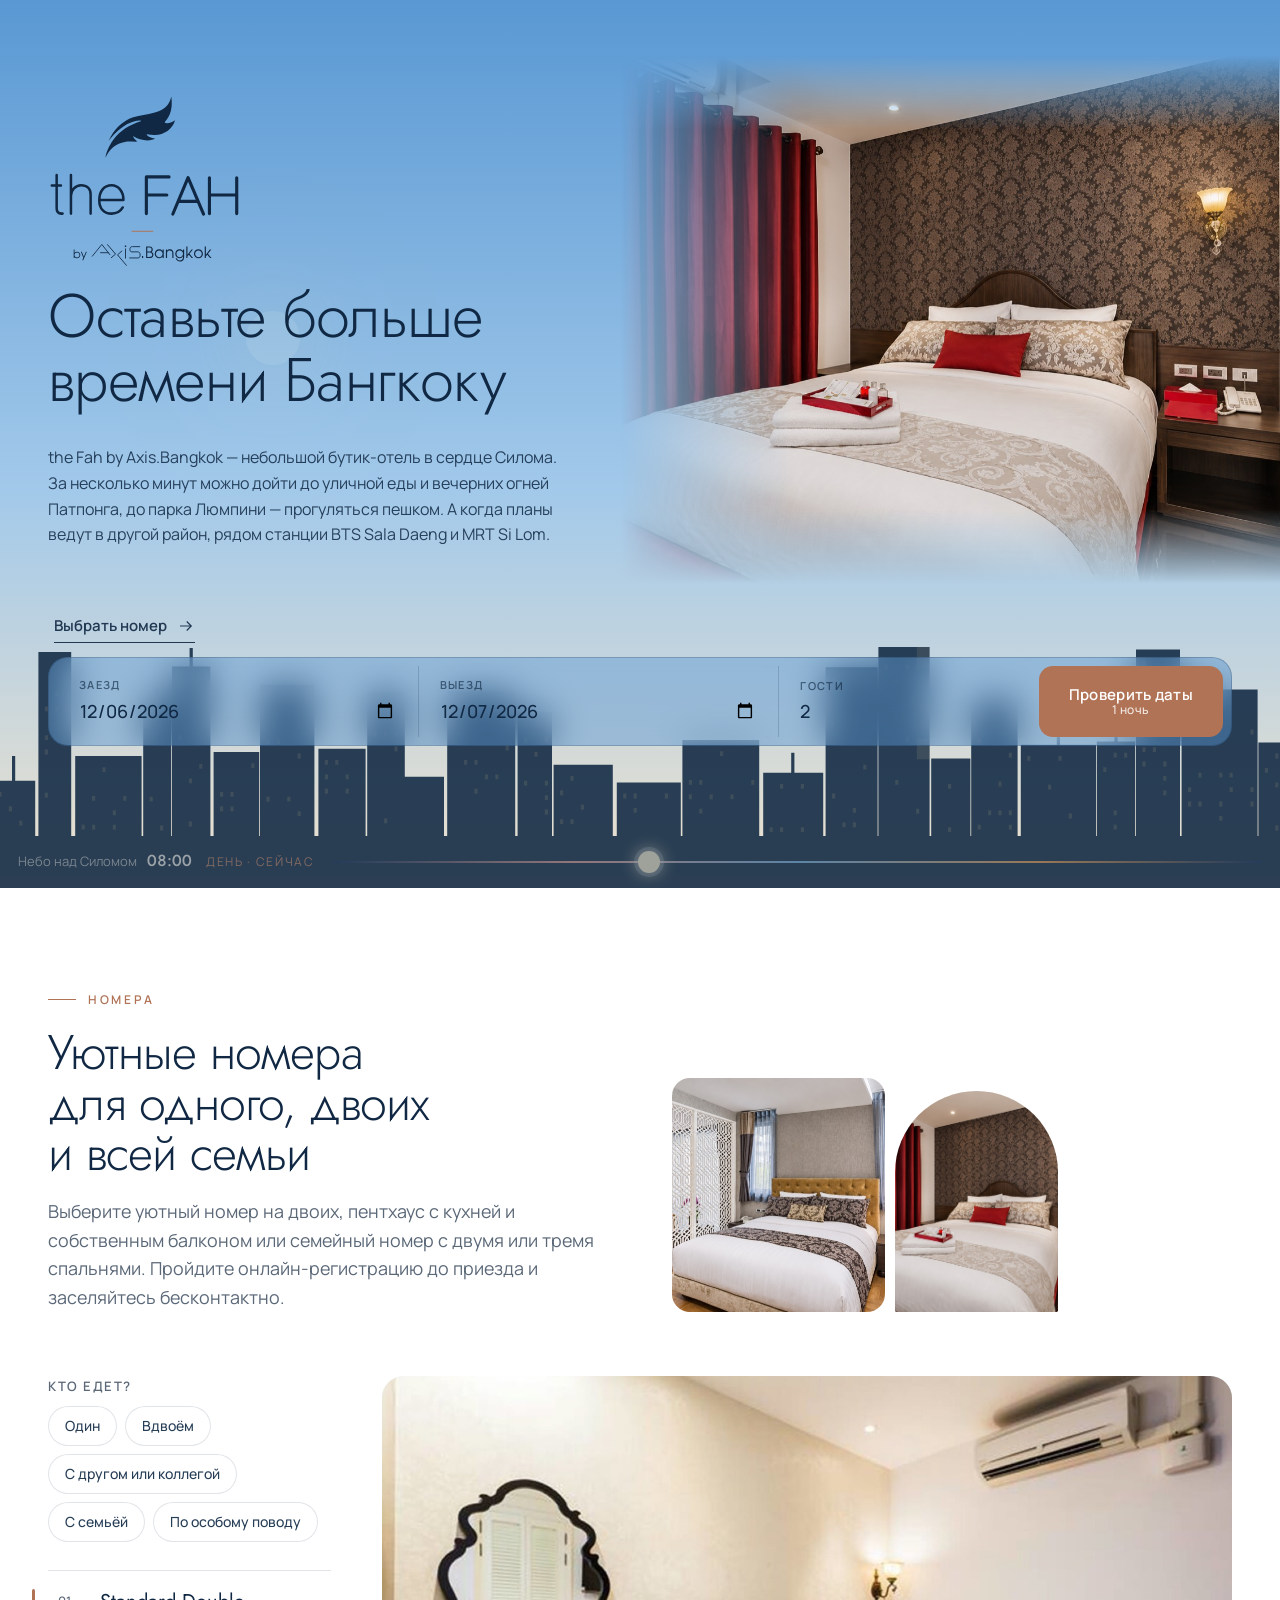
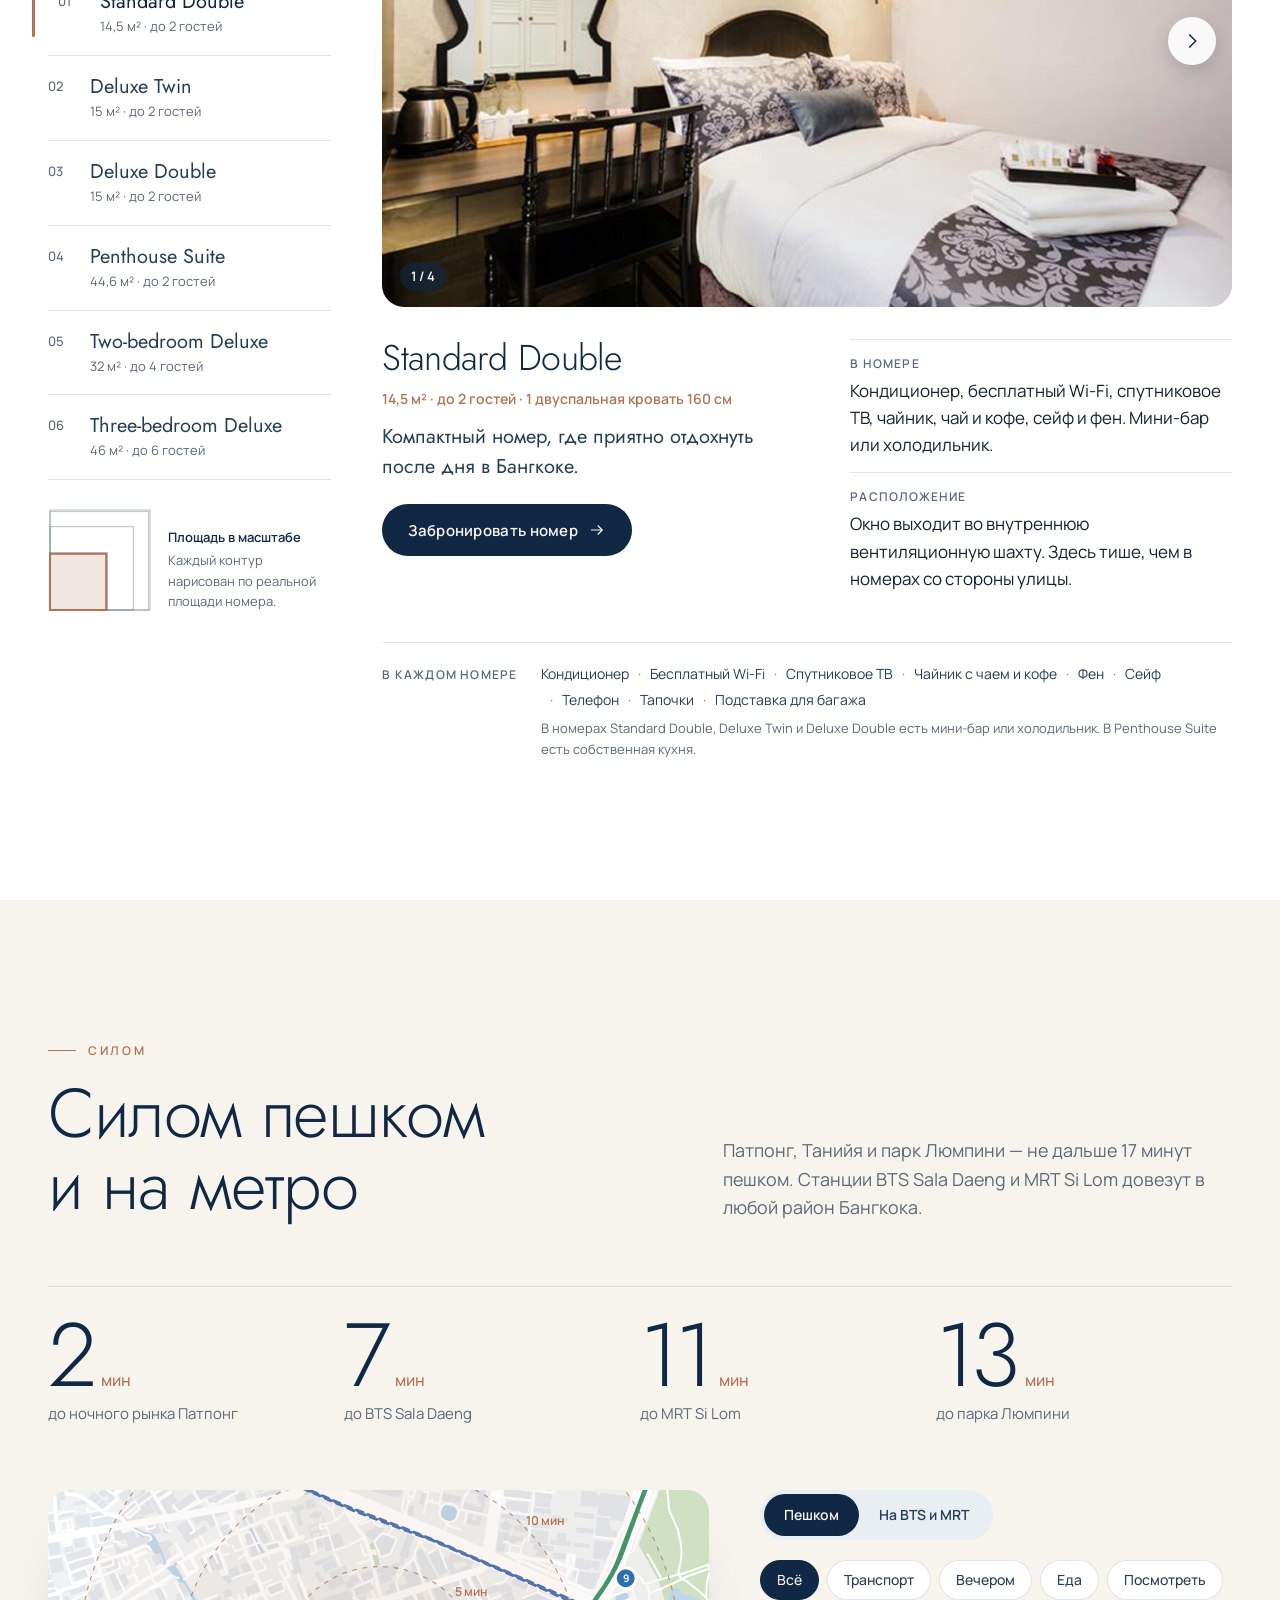
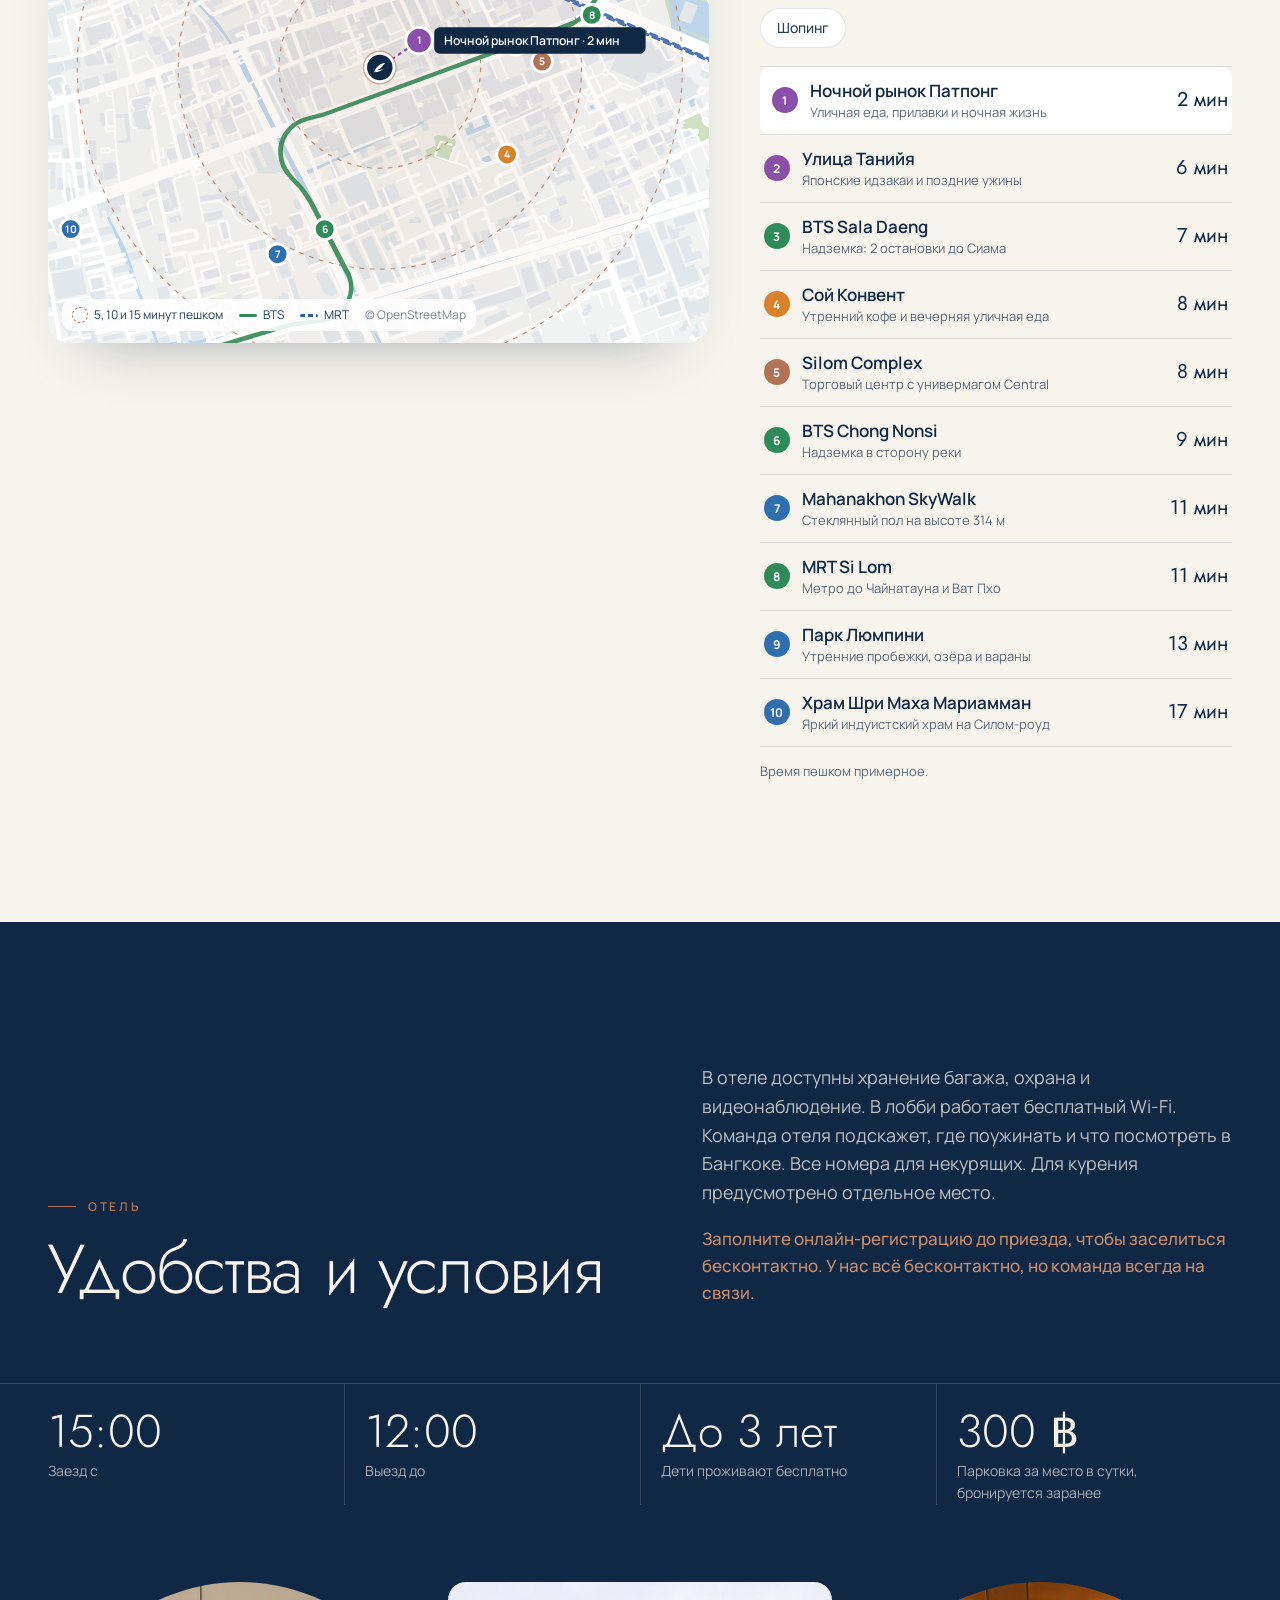
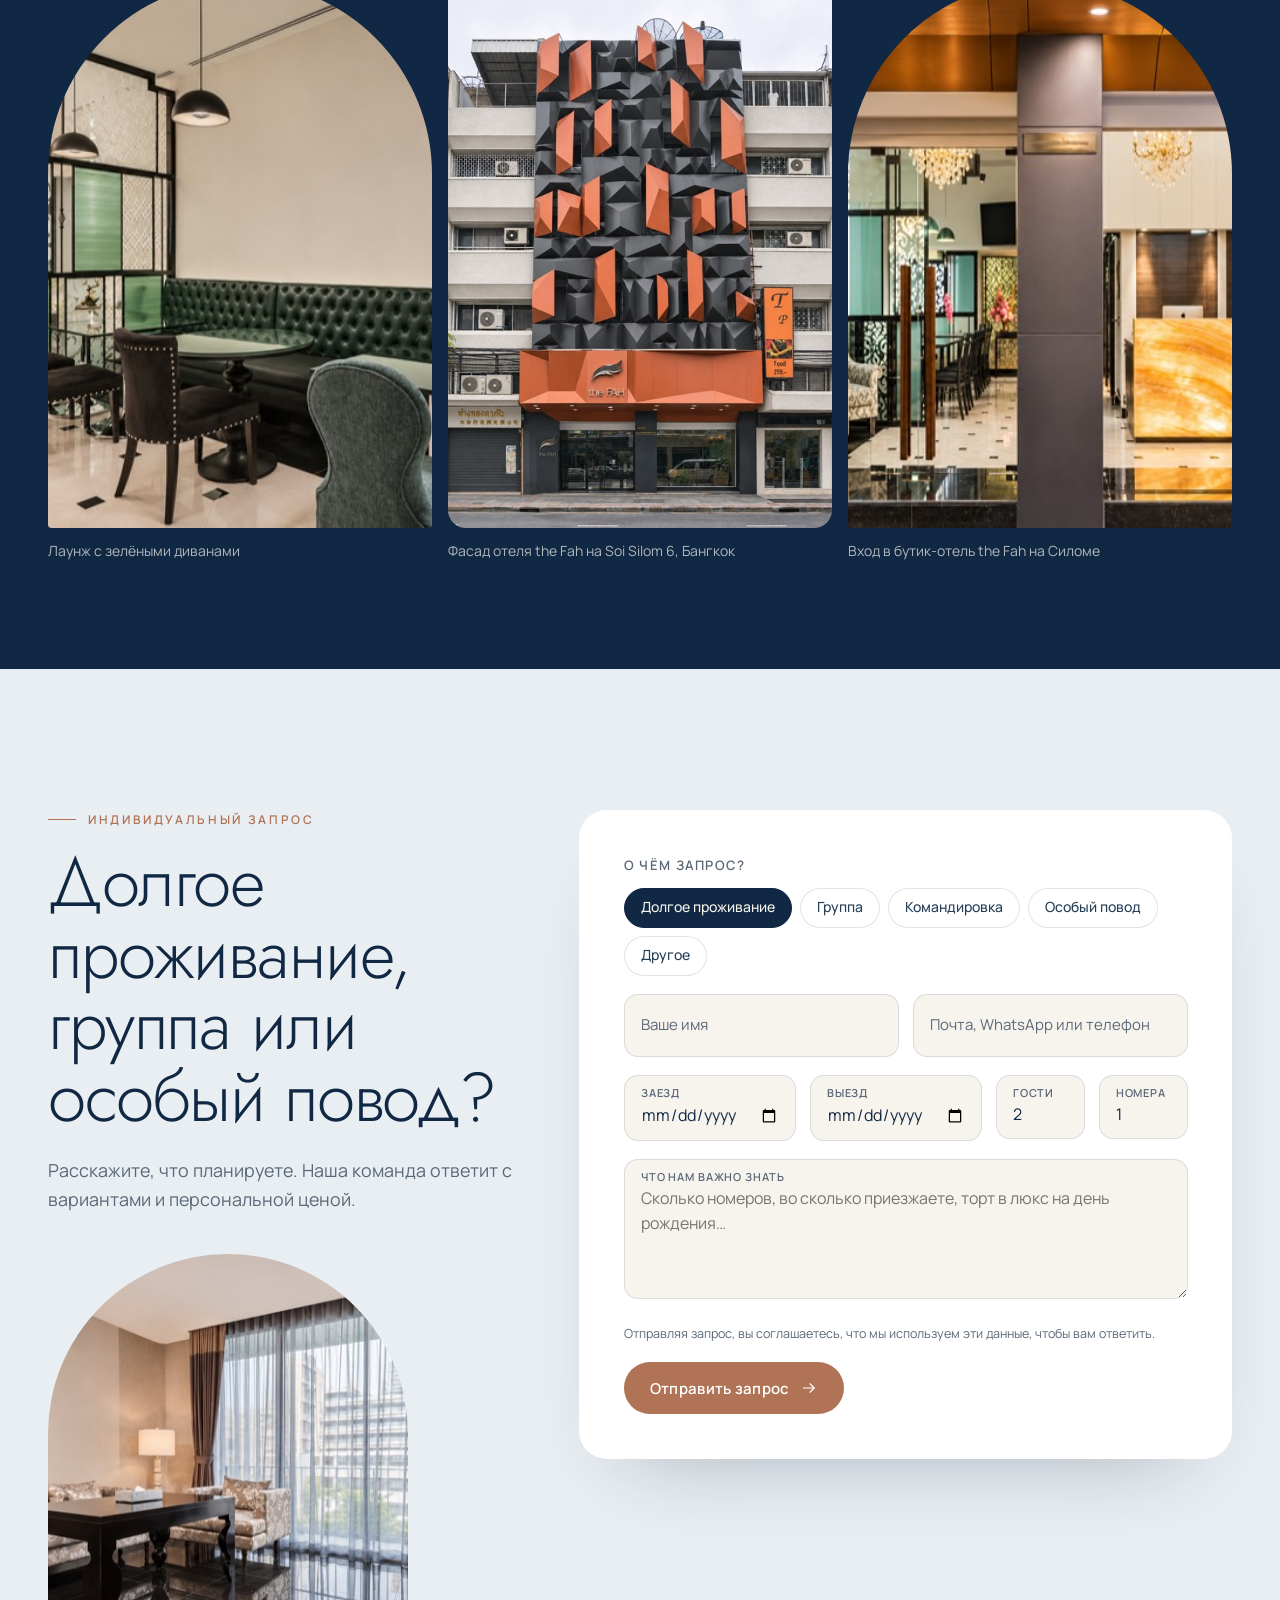
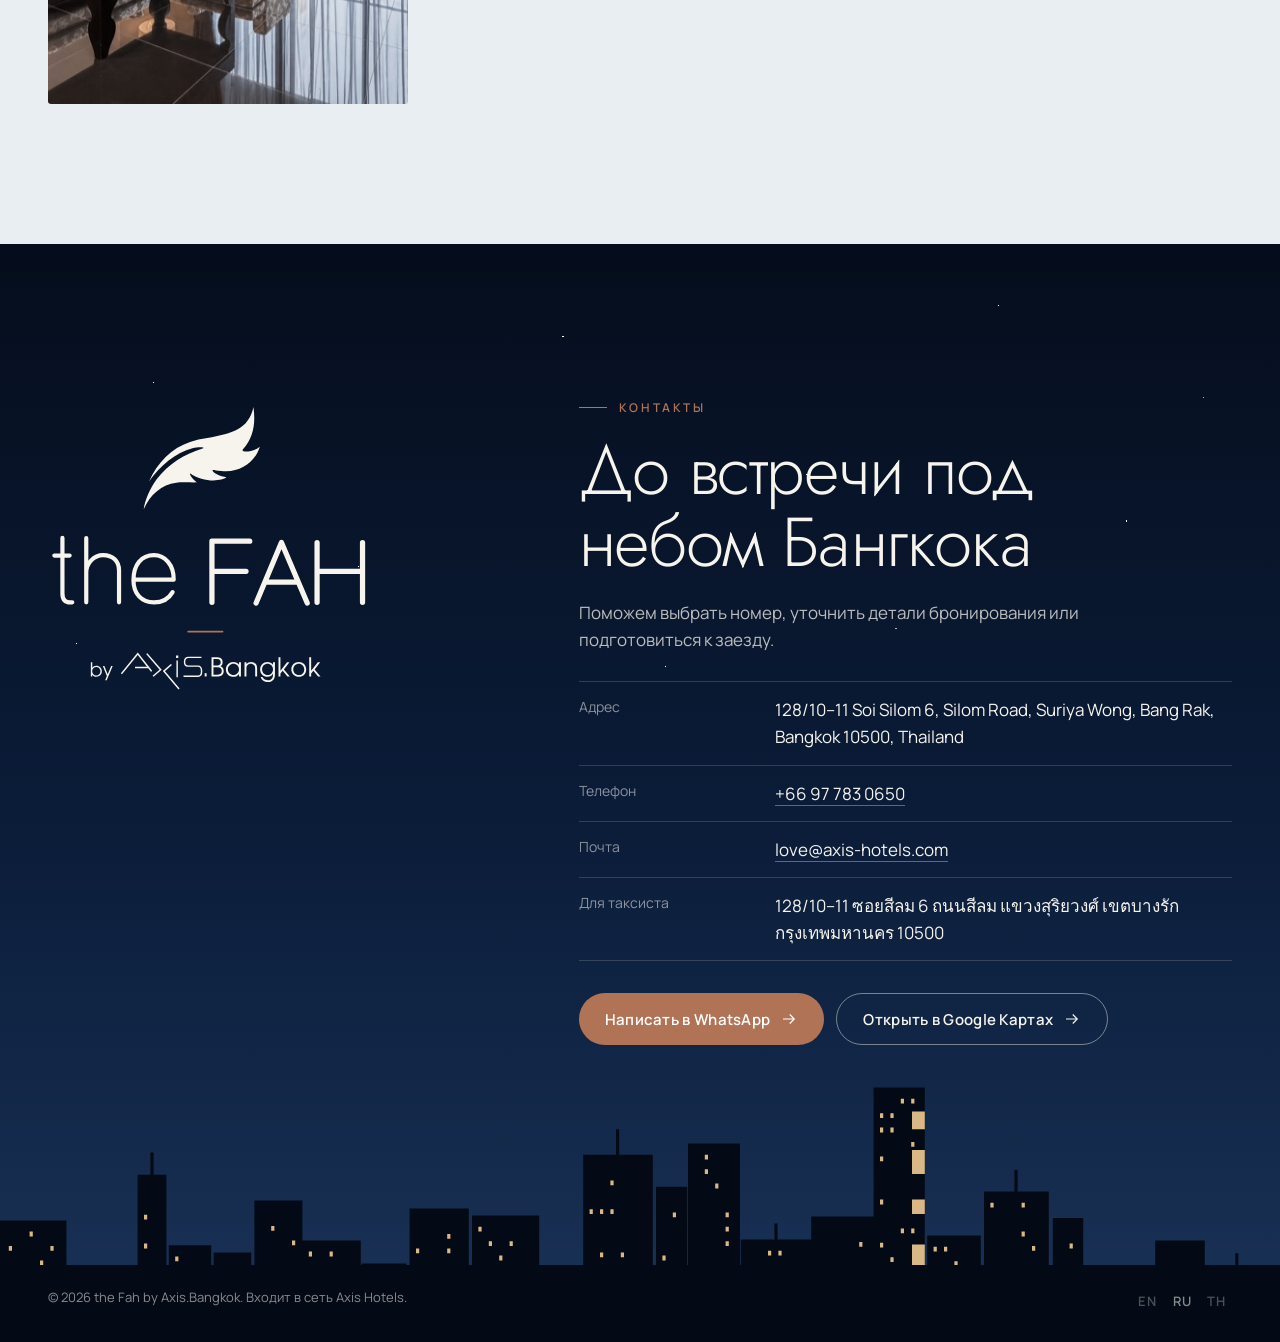
==== commit 4c9d97db: "Move the Fah to axis-hotels.com/fah, one URL per language Final addresses: /fah (English, the main o" ====
--- a/docs/ru/index.html
+++ b/docs/ru/index.html
@@ -8,7 +8,7 @@
 <meta name="robots" content="noindex">
 <link rel="alternate" hreflang="en" href="../en/"><link rel="alternate" hreflang="ru" href="../ru/"><link rel="alternate" hreflang="th" href="../th/">
 <link rel="icon" href="../logo.svg">
-<script type="application/ld+json">{"@context": "https://schema.org", "@type": "Hotel", "@id": "https://axis-hotels.com/en/the-fah#hotel", "name": "the Fah by Axis.Bangkok", "url": "https://axis-hotels.com/ru/the-fah", "description": "Бутик-отель в Силоме, Бангкок: рядом BTS Sala Daeng, MRT Si Lom и Патпонг. Номера на двоих, пентхаус с балконом и семейные номера. Бронируйте напрямую.", "inLanguage": "ru", "brand": {"@type": "Brand", "name": "Axis Hotels", "url": "https://axis-hotels.com"}, "address": {"@type": "PostalAddress", "streetAddress": "128/10–11 Soi Silom 6, Silom Road, Suriya Wong", "addressLocality": "Bang Rak, Bangkok", "postalCode": "10500", "addressCountry": "TH"}, "geo": {"@type": "GeoCoordinates", "latitude": 13.7279866, "longitude": 100.5307883}, "hasMap": "https://www.google.com/maps/search/?api=1&query=The+FAH+Silom%2C+128%2F10-11+Soi+Silom+6%2C+Bang+Rak%2C+Bangkok+10500", "checkinTime": "15:00", "checkoutTime": "12:00", "smokingAllowed": false, "amenityFeature": [{"@type": "LocationFeatureSpecification", "name": "Free Wi-Fi in the lobby", "value": true}, {"@type": "LocationFeatureSpecification", "name": "Luggage storage", "value": true}, {"@type": "LocationFeatureSpecification", "name": "Security staff", "value": true}, {"@type": "LocationFeatureSpecification", "name": "CCTV", "value": true}, {"@type": "LocationFeatureSpecification", "name": "Parking (THB 300 per day, reservation required)", "value": true}, {"@type": "LocationFeatureSpecification", "name": "Smoke-free rooms", "value": true}, {"@type": "LocationFeatureSpecification", "name": "Designated smoking area", "value": true}, {"@type": "LocationFeatureSpecification", "name": "Contactless check-in", "value": true}, {"@type": "LocationFeatureSpecification", "name": "Online pre-registration", "value": true}], "containsPlace": [{"@type": "HotelRoom", "name": "Standard Double", "description": "Компактный номер, где приятно отдохнуть после дня в Бангкоке.", "floorSize": {"@type": "QuantitativeValue", "value": 14.5, "unitCode": "MTK"}, "occupancy": {"@type": "QuantitativeValue", "maxValue": 2}, "bed": [{"@type": "BedDetails", "numberOfBeds": 1, "typeOfBed": "Double bed, 160 cm"}], "amenityFeature": [{"@type": "LocationFeatureSpecification", "name": "Air conditioning", "value": true}, {"@type": "LocationFeatureSpecification", "name": "Free Wi-Fi", "value": true}, {"@type": "LocationFeatureSpecification", "name": "Satellite TV", "value": true}, {"@type": "LocationFeatureSpecification", "name": "Kettle with tea and coffee", "value": true}, {"@type": "LocationFeatureSpecification", "name": "Hairdryer", "value": true}, {"@type": "LocationFeatureSpecification", "name": "In-room safe", "value": true}, {"@type": "LocationFeatureSpecification", "name": "Telephone", "value": true}, {"@type": "LocationFeatureSpecification", "name": "Slippers", "value": true}, {"@type": "LocationFeatureSpecification", "name": "Luggage rack", "value": true}, {"@type": "LocationFeatureSpecification", "name": "Minibar or refrigerator", "value": true}], "url": "https://axis-hotels.com/ru/the-fah#fah-standard-double"}, {"@type": "HotelRoom", "name": "Deluxe Twin", "description": "Уютный номер с двумя раздельными кроватями.", "floorSize": {"@type": "QuantitativeValue", "value": 15, "unitCode": "MTK"}, "occupancy": {"@type": "QuantitativeValue", "maxValue": 2}, "bed": [{"@type": "BedDetails", "numberOfBeds": 2, "typeOfBed": "Single bed, 110 cm"}], "amenityFeature": [{"@type": "LocationFeatureSpecification", "name": "Air conditioning", "value": true}, {"@type": "LocationFeatureSpecification", "name": "Free Wi-Fi", "value": true}, {"@type": "LocationFeatureSpecification", "name": "Satellite TV", "value": true}, {"@type": "LocationFeatureSpecification", "name": "Kettle with tea and coffee", "value": true}, {"@type": "LocationFeatureSpecification", "name": "Hairdryer", "value": true}, {"@type": "LocationFeatureSpecification", "name": "In-room safe", "value": true}, {"@type": "LocationFeatureSpecification", "name": "Telephone", "value": true}, {"@type": "LocationFeatureSpecification", "name": "Slippers", "value": true}, {"@type": "LocationFeatureSpecification", "name": "Luggage rack", "value": true}, {"@type": "LocationFeatureSpecification", "name": "Minibar or refrigerator", "value": true}], "url": "https://axis-hotels.com/ru/the-fah#fah-deluxe-twin"}, {"@type": "HotelRoom", "name": "Deluxe Double", "description": "Широкая двуспальная кровать и уютная обстановка для комфортной поездки вдвоём.", "floorSize": {"@type": "QuantitativeValue", "value": 15, "unitCode": "MTK"}, "occupancy": {"@type": "QuantitativeValue", "maxValue": 2}, "bed": [{"@type": "BedDetails", "numberOfBeds": 1, "typeOfBed": "Double bed, 190 cm"}], "amenityFeature": [{"@type": "LocationFeatureSpecification", "name": "Air conditioning", "value": true}, {"@type": "LocationFeatureSpecification", "name": "Free Wi-Fi", "value": true}, {"@type": "LocationFeatureSpecification", "name": "Satellite TV", "value": true}, {"@type": "LocationFeatureSpecification", "name": "Kettle with tea and coffee", "value": true}, {"@type": "LocationFeatureSpecification", "name": "Hairdryer", "value": true}, {"@type": "LocationFeatureSpecification", "name": "In-room safe", "value": true}, {"@type": "LocationFeatureSpecification", "name": "Telephone", "value": true}, {"@type": "LocationFeatureSpecification", "name": "Slippers", "value": true}, {"@type": "LocationFeatureSpecification", "name": "Luggage rack", "value": true}, {"@type": "LocationFeatureSpecification", "name": "Minibar or refrigerator", "value": true}], "url": "https://axis-hotels.com/ru/the-fah#fah-deluxe-double"}, {"@type": "HotelRoom", "name": "Penthouse Suite", "description": "Пентхаус для неспешных завтраков на своей кухне и отдыха на собственном балконе. Внутри есть диван, ванна и душ.", "floorSize": {"@type": "QuantitativeValue", "value": 44.6, "unitCode": "MTK"}, "occupancy": {"@type": "QuantitativeValue", "maxValue": 2}, "bed": [{"@type": "BedDetails", "numberOfBeds": 1, "typeOfBed": "Double bed"}], "amenityFeature": [{"@type": "LocationFeatureSpecification", "name": "Air conditioning", "value": true}, {"@type": "LocationFeatureSpecification", "name": "Free Wi-Fi", "value": true}, {"@type": "LocationFeatureSpecification", "name": "Satellite TV", "value": true}, {"@type": "LocationFeatureSpecification", "name": "Kettle with tea and coffee", "value": true}, {"@type": "LocationFeatureSpecification", "name": "Hairdryer", "value": true}, {"@type": "LocationFeatureSpecification", "name": "In-room safe", "value": true}, {"@type": "LocationFeatureSpecification", "name": "Telephone", "value": true}, {"@type": "LocationFeatureSpecification", "name": "Slippers", "value": true}, {"@type": "LocationFeatureSpecification", "name": "Luggage rack", "value": true}, {"@type": "LocationFeatureSpecification", "name": "Kitchen", "value": true}, {"@type": "LocationFeatureSpecification", "name": "Private balcony", "value": true}, {"@type": "LocationFeatureSpecification", "name": "Bathtub", "value": true}, {"@type": "LocationFeatureSpecification", "name": "Sofa", "value": true}], "url": "https://axis-hotels.com/ru/the-fah#fah-penthouse-suite"}, {"@type": "HotelRoom", "name": "Two-bedroom Deluxe", "description": "Семейный номер с двумя спальнями, где удобно отдыхать вместе и у каждого есть личное пространство. Две двуспальные кровати или одна двуспальная и две односпальные. В номерах 204–205 две двуспальные кровати по 190 см.", "floorSize": {"@type": "QuantitativeValue", "value": 32, "unitCode": "MTK"}, "occupancy": {"@type": "QuantitativeValue", "maxValue": 4}, "bed": [{"@type": "BedDetails", "numberOfBeds": 2, "typeOfBed": "Double bed"}], "amenityFeature": [{"@type": "LocationFeatureSpecification", "name": "Air conditioning", "value": true}, {"@type": "LocationFeatureSpecification", "name": "Free Wi-Fi", "value": true}, {"@type": "LocationFeatureSpecification", "name": "Satellite TV", "value": true}, {"@type": "LocationFeatureSpecification", "name": "Kettle with tea and coffee", "value": true}, {"@type": "LocationFeatureSpecification", "name": "Hairdryer", "value": true}, {"@type": "LocationFeatureSpecification", "name": "In-room safe", "value": true}, {"@type": "LocationFeatureSpecification", "name": "Telephone", "value": true}, {"@type": "LocationFeatureSpecification", "name": "Slippers", "value": true}, {"@type": "LocationFeatureSpecification", "name": "Luggage rack", "value": true}, {"@type": "LocationFeatureSpecification", "name": "Minibar or refrigerator", "value": true}, {"@type": "LocationFeatureSpecification", "name": "Two bedrooms", "value": true}], "url": "https://axis-hotels.com/ru/the-fah#fah-two-bedroom-deluxe"}, {"@type": "HotelRoom", "name": "Three-bedroom Deluxe", "description": "Семейный номер с тремя отдельными спальнями. Удобно, когда в Бангкок едет вся семья. Две двуспальные кровати шириной 190 и 160 см в отдельных спальнях. В третьей спальне две односпальные кровати по 110 см.", "floorSize": {"@type": "QuantitativeValue", "value": 46, "unitCode": "MTK"}, "occupancy": {"@type": "QuantitativeValue", "maxValue": 6}, "bed": [{"@type": "BedDetails", "numberOfBeds": 1, "typeOfBed": "Double bed, 190 cm"}, {"@type": "BedDetails", "numberOfBeds": 1, "typeOfBed": "Double bed, 160 cm"}, {"@type": "BedDetails", "numberOfBeds": 2, "typeOfBed": "Single bed, 110 cm"}], "amenityFeature": [{"@type": "LocationFeatureSpecification", "name": "Air conditioning", "value": true}, {"@type": "LocationFeatureSpecification", "name": "Free Wi-Fi", "value": true}, {"@type": "LocationFeatureSpecification", "name": "Satellite TV", "value": true}, {"@type": "LocationFeatureSpecification", "name": "Kettle with tea and coffee", "value": true}, {"@type": "LocationFeatureSpecification", "name": "Hairdryer", "value": true}, {"@type": "LocationFeatureSpecification", "name": "In-room safe", "value": true}, {"@type": "LocationFeatureSpecification", "name": "Telephone", "value": true}, {"@type": "LocationFeatureSpecification", "name": "Slippers", "value": true}, {"@type": "LocationFeatureSpecification", "name": "Luggage rack", "value": true}, {"@type": "LocationFeatureSpecification", "name": "Minibar or refrigerator", "value": true}, {"@type": "LocationFeatureSpecification", "name": "Three bedrooms", "value": true}], "url": "https://axis-hotels.com/ru/the-fah#fah-three-bedroom-deluxe"}], "telephone": "+66 97 783 0650", "email": "love@axis-hotels.com", "potentialAction": {"@type": "ReserveAction", "target": "https://axis-hotels.com/ru/bangkok/booking?hotel_id=515836"}}</script>
+<script type="application/ld+json">{"@context": "https://schema.org", "@type": "Hotel", "@id": "https://axis-hotels.com/fah#hotel", "name": "the Fah by Axis.Bangkok", "url": "https://axis-hotels.com/fah/ru", "description": "Бутик-отель в Силоме, Бангкок: рядом BTS Sala Daeng, MRT Si Lom и Патпонг. Номера на двоих, пентхаус с балконом и семейные номера. Бронируйте напрямую.", "inLanguage": "ru", "brand": {"@type": "Brand", "name": "Axis Hotels", "url": "https://axis-hotels.com"}, "address": {"@type": "PostalAddress", "streetAddress": "128/10–11 Soi Silom 6, Silom Road, Suriya Wong", "addressLocality": "Bang Rak, Bangkok", "postalCode": "10500", "addressCountry": "TH"}, "geo": {"@type": "GeoCoordinates", "latitude": 13.7279866, "longitude": 100.5307883}, "hasMap": "https://www.google.com/maps/search/?api=1&query=The+FAH+Silom%2C+128%2F10-11+Soi+Silom+6%2C+Bang+Rak%2C+Bangkok+10500", "checkinTime": "15:00", "checkoutTime": "12:00", "smokingAllowed": false, "amenityFeature": [{"@type": "LocationFeatureSpecification", "name": "Free Wi-Fi in the lobby", "value": true}, {"@type": "LocationFeatureSpecification", "name": "Luggage storage", "value": true}, {"@type": "LocationFeatureSpecification", "name": "Security staff", "value": true}, {"@type": "LocationFeatureSpecification", "name": "CCTV", "value": true}, {"@type": "LocationFeatureSpecification", "name": "Parking (THB 300 per day, reservation required)", "value": true}, {"@type": "LocationFeatureSpecification", "name": "Smoke-free rooms", "value": true}, {"@type": "LocationFeatureSpecification", "name": "Designated smoking area", "value": true}, {"@type": "LocationFeatureSpecification", "name": "Contactless check-in", "value": true}, {"@type": "LocationFeatureSpecification", "name": "Online pre-registration", "value": true}], "containsPlace": [{"@type": "HotelRoom", "name": "Standard Double", "description": "Компактный номер, где приятно отдохнуть после дня в Бангкоке.", "floorSize": {"@type": "QuantitativeValue", "value": 14.5, "unitCode": "MTK"}, "occupancy": {"@type": "QuantitativeValue", "maxValue": 2}, "bed": [{"@type": "BedDetails", "numberOfBeds": 1, "typeOfBed": "Double bed, 160 cm"}], "amenityFeature": [{"@type": "LocationFeatureSpecification", "name": "Air conditioning", "value": true}, {"@type": "LocationFeatureSpecification", "name": "Free Wi-Fi", "value": true}, {"@type": "LocationFeatureSpecification", "name": "Satellite TV", "value": true}, {"@type": "LocationFeatureSpecification", "name": "Kettle with tea and coffee", "value": true}, {"@type": "LocationFeatureSpecification", "name": "Hairdryer", "value": true}, {"@type": "LocationFeatureSpecification", "name": "In-room safe", "value": true}, {"@type": "LocationFeatureSpecification", "name": "Telephone", "value": true}, {"@type": "LocationFeatureSpecification", "name": "Slippers", "value": true}, {"@type": "LocationFeatureSpecification", "name": "Luggage rack", "value": true}, {"@type": "LocationFeatureSpecification", "name": "Minibar or refrigerator", "value": true}], "url": "https://axis-hotels.com/fah/ru#fah-standard-double"}, {"@type": "HotelRoom", "name": "Deluxe Twin", "description": "Уютный номер с двумя раздельными кроватями.", "floorSize": {"@type": "QuantitativeValue", "value": 15, "unitCode": "MTK"}, "occupancy": {"@type": "QuantitativeValue", "maxValue": 2}, "bed": [{"@type": "BedDetails", "numberOfBeds": 2, "typeOfBed": "Single bed, 110 cm"}], "amenityFeature": [{"@type": "LocationFeatureSpecification", "name": "Air conditioning", "value": true}, {"@type": "LocationFeatureSpecification", "name": "Free Wi-Fi", "value": true}, {"@type": "LocationFeatureSpecification", "name": "Satellite TV", "value": true}, {"@type": "LocationFeatureSpecification", "name": "Kettle with tea and coffee", "value": true}, {"@type": "LocationFeatureSpecification", "name": "Hairdryer", "value": true}, {"@type": "LocationFeatureSpecification", "name": "In-room safe", "value": true}, {"@type": "LocationFeatureSpecification", "name": "Telephone", "value": true}, {"@type": "LocationFeatureSpecification", "name": "Slippers", "value": true}, {"@type": "LocationFeatureSpecification", "name": "Luggage rack", "value": true}, {"@type": "LocationFeatureSpecification", "name": "Minibar or refrigerator", "value": true}], "url": "https://axis-hotels.com/fah/ru#fah-deluxe-twin"}, {"@type": "HotelRoom", "name": "Deluxe Double", "description": "Широкая двуспальная кровать и уютная обстановка для комфортной поездки вдвоём.", "floorSize": {"@type": "QuantitativeValue", "value": 15, "unitCode": "MTK"}, "occupancy": {"@type": "QuantitativeValue", "maxValue": 2}, "bed": [{"@type": "BedDetails", "numberOfBeds": 1, "typeOfBed": "Double bed, 190 cm"}], "amenityFeature": [{"@type": "LocationFeatureSpecification", "name": "Air conditioning", "value": true}, {"@type": "LocationFeatureSpecification", "name": "Free Wi-Fi", "value": true}, {"@type": "LocationFeatureSpecification", "name": "Satellite TV", "value": true}, {"@type": "LocationFeatureSpecification", "name": "Kettle with tea and coffee", "value": true}, {"@type": "LocationFeatureSpecification", "name": "Hairdryer", "value": true}, {"@type": "LocationFeatureSpecification", "name": "In-room safe", "value": true}, {"@type": "LocationFeatureSpecification", "name": "Telephone", "value": true}, {"@type": "LocationFeatureSpecification", "name": "Slippers", "value": true}, {"@type": "LocationFeatureSpecification", "name": "Luggage rack", "value": true}, {"@type": "LocationFeatureSpecification", "name": "Minibar or refrigerator", "value": true}], "url": "https://axis-hotels.com/fah/ru#fah-deluxe-double"}, {"@type": "HotelRoom", "name": "Penthouse Suite", "description": "Пентхаус для неспешных завтраков на своей кухне и отдыха на собственном балконе. Внутри есть диван, ванна и душ.", "floorSize": {"@type": "QuantitativeValue", "value": 44.6, "unitCode": "MTK"}, "occupancy": {"@type": "QuantitativeValue", "maxValue": 2}, "bed": [{"@type": "BedDetails", "numberOfBeds": 1, "typeOfBed": "Double bed"}], "amenityFeature": [{"@type": "LocationFeatureSpecification", "name": "Air conditioning", "value": true}, {"@type": "LocationFeatureSpecification", "name": "Free Wi-Fi", "value": true}, {"@type": "LocationFeatureSpecification", "name": "Satellite TV", "value": true}, {"@type": "LocationFeatureSpecification", "name": "Kettle with tea and coffee", "value": true}, {"@type": "LocationFeatureSpecification", "name": "Hairdryer", "value": true}, {"@type": "LocationFeatureSpecification", "name": "In-room safe", "value": true}, {"@type": "LocationFeatureSpecification", "name": "Telephone", "value": true}, {"@type": "LocationFeatureSpecification", "name": "Slippers", "value": true}, {"@type": "LocationFeatureSpecification", "name": "Luggage rack", "value": true}, {"@type": "LocationFeatureSpecification", "name": "Kitchen", "value": true}, {"@type": "LocationFeatureSpecification", "name": "Private balcony", "value": true}, {"@type": "LocationFeatureSpecification", "name": "Bathtub", "value": true}, {"@type": "LocationFeatureSpecification", "name": "Sofa", "value": true}], "url": "https://axis-hotels.com/fah/ru#fah-penthouse-suite"}, {"@type": "HotelRoom", "name": "Two-bedroom Deluxe", "description": "Семейный номер с двумя спальнями, где удобно отдыхать вместе и у каждого есть личное пространство. Две двуспальные кровати или одна двуспальная и две односпальные. В номерах 204–205 две двуспальные кровати по 190 см.", "floorSize": {"@type": "QuantitativeValue", "value": 32, "unitCode": "MTK"}, "occupancy": {"@type": "QuantitativeValue", "maxValue": 4}, "bed": [{"@type": "BedDetails", "numberOfBeds": 2, "typeOfBed": "Double bed"}], "amenityFeature": [{"@type": "LocationFeatureSpecification", "name": "Air conditioning", "value": true}, {"@type": "LocationFeatureSpecification", "name": "Free Wi-Fi", "value": true}, {"@type": "LocationFeatureSpecification", "name": "Satellite TV", "value": true}, {"@type": "LocationFeatureSpecification", "name": "Kettle with tea and coffee", "value": true}, {"@type": "LocationFeatureSpecification", "name": "Hairdryer", "value": true}, {"@type": "LocationFeatureSpecification", "name": "In-room safe", "value": true}, {"@type": "LocationFeatureSpecification", "name": "Telephone", "value": true}, {"@type": "LocationFeatureSpecification", "name": "Slippers", "value": true}, {"@type": "LocationFeatureSpecification", "name": "Luggage rack", "value": true}, {"@type": "LocationFeatureSpecification", "name": "Minibar or refrigerator", "value": true}, {"@type": "LocationFeatureSpecification", "name": "Two bedrooms", "value": true}], "url": "https://axis-hotels.com/fah/ru#fah-two-bedroom-deluxe"}, {"@type": "HotelRoom", "name": "Three-bedroom Deluxe", "description": "Семейный номер с тремя отдельными спальнями. Удобно, когда в Бангкок едет вся семья. Две двуспальные кровати шириной 190 и 160 см в отдельных спальнях. В третьей спальне две односпальные кровати по 110 см.", "floorSize": {"@type": "QuantitativeValue", "value": 46, "unitCode": "MTK"}, "occupancy": {"@type": "QuantitativeValue", "maxValue": 6}, "bed": [{"@type": "BedDetails", "numberOfBeds": 1, "typeOfBed": "Double bed, 190 cm"}, {"@type": "BedDetails", "numberOfBeds": 1, "typeOfBed": "Double bed, 160 cm"}, {"@type": "BedDetails", "numberOfBeds": 2, "typeOfBed": "Single bed, 110 cm"}], "amenityFeature": [{"@type": "LocationFeatureSpecification", "name": "Air conditioning", "value": true}, {"@type": "LocationFeatureSpecification", "name": "Free Wi-Fi", "value": true}, {"@type": "LocationFeatureSpecification", "name": "Satellite TV", "value": true}, {"@type": "LocationFeatureSpecification", "name": "Kettle with tea and coffee", "value": true}, {"@type": "LocationFeatureSpecification", "name": "Hairdryer", "value": true}, {"@type": "LocationFeatureSpecification", "name": "In-room safe", "value": true}, {"@type": "LocationFeatureSpecification", "name": "Telephone", "value": true}, {"@type": "LocationFeatureSpecification", "name": "Slippers", "value": true}, {"@type": "LocationFeatureSpecification", "name": "Luggage rack", "value": true}, {"@type": "LocationFeatureSpecification", "name": "Minibar or refrigerator", "value": true}, {"@type": "LocationFeatureSpecification", "name": "Three bedrooms", "value": true}], "url": "https://axis-hotels.com/fah/ru#fah-three-bedroom-deluxe"}], "telephone": "+66 97 783 0650", "email": "love@axis-hotels.com", "potentialAction": {"@type": "ReserveAction", "target": "https://axis-hotels.com/ru/bangkok/booking?hotel_id=515836"}}</script>
 <style>html,body{margin:0;background:#F7F4EE}</style>
 </head>
 <body>
--- a/docs/fah.css
+++ b/docs/fah.css
@@ -1 +1 @@
-.fah{--navy:#102843;--navy-2:#1A3557;--slate:#273E57;--ink:#142131;--muted:#5B6878;--copper:#B07356;--copper-2:#C98D6E;--ivory:#F7F4EE;--paper:#FFFFFF;--mist:#E9EEF2;--line:rgba(16,40,67,.12);--sky1:#0B1A30;--sky2:#10264A;--sky3:#1F3A60;--hero-fg:#F7F4EE;--stars:1;--lights:1;--sun-x:50%;--sun-y:30%;--sun-c:#F6E7C8;--sun-s:46px;--wrap:1320px;--header:84px;--ease:cubic-bezier(.2,.7,.1,1);--display:"Jost","Kanit",system-ui,sans-serif;--body:"Manrope","Noto Sans Thai",system-ui,-apple-system,"Segoe UI",sans-serif;font-family:var(--body);font-size:17px;line-height:1.6;color:var(--ink);background:var(--ivory);-webkit-font-smoothing:antialiased;overflow-x:clip}.fah--th{--display:"Kanit","Jost",sans-serif;--body:"Noto Sans Thai","Manrope",sans-serif;line-height:1.75}.fah *,.fah *::before,.fah *::after{box-sizing:border-box}.fah :where(h1,h2,h3,p,ul,ol,dl,dd,figure,fieldset,legend){margin:0;padding:0;border:0}.fah :where(ul,ol){list-style:none}.fah :where(img){display:block;max-width:100%;height:auto;border:0}.fah :where(a){color:inherit;text-decoration:none}.fah :where(button,input,select,textarea){font:inherit;color:inherit}.fah :where(button){background:none;border:0;padding:0;cursor:pointer}.fah [id]{scroll-margin-top:72px}.fah *:focus-visible{outline:2px solid var(--copper);outline-offset:3px}.fah ::selection{background:var(--copper);color:#fff}.fah h1,.fah h2,.fah h3{font-family:var(--display);font-weight:300;letter-spacing:-.02em;line-height:1.04;color:inherit;text-wrap:balance}.fah h2{font-size:clamp(38px,5.4vw,78px)}.fah h3{font-size:clamp(28px,2.8vw,40px)}.fah--th h1,.fah--th h2,.fah--th h3{letter-spacing:0;line-height:1.25}.fah-wrap{width:100%;max-width:var(--wrap);margin:0 auto;padding:0 clamp(16px,4vw,48px)}.fah-kicker,.fah-eyebrow{font-size:12px;font-weight:600;letter-spacing:.22em;text-transform:uppercase;color:var(--copper);margin-bottom:18px;display:flex;align-items:center;gap:12px}.fah-kicker::before{content:"";width:28px;height:1px;background:currentColor}.fah--th .fah-kicker,.fah--th .fah-eyebrow{letter-spacing:.04em;font-size:14px}.fah-lead{font-size:clamp(17px,1.4vw,20px);color:var(--muted);max-width:34em}.fah-note{font-size:13px;color:var(--muted);margin-top:14px}.fah-hint{font-size:13px;letter-spacing:.12em;text-transform:uppercase;opacity:.55;margin-top:18px;text-align:center}.fah-btn{display:inline-flex;align-items:center;justify-content:center;gap:10px;min-height:52px;padding:0 26px;border-radius:100px;font:600 15px/1 var(--body);letter-spacing:.02em;white-space:nowrap;transition:background .25s,color .25s,transform .25s var(--ease),box-shadow .25s}.fah-btn svg{width:18px;height:18px;transition:transform .3s var(--ease)}.fah-btn:hover svg{transform:translateX(4px)}.fah-btn--copper{background:var(--copper);color:#fff}.fah-btn--copper:hover{background:#9C6247;box-shadow:0 10px 30px -10px rgba(176,115,86,.8)}.fah-btn--navy{background:var(--navy);color:var(--ivory)}.fah-btn--navy:hover{background:var(--navy-2)}.fah-btn--ghost{border:1px solid rgba(247,244,238,.45);color:var(--ivory)}.fah-btn--ghost:hover{background:rgba(247,244,238,.1)}.fah-btn--line{border:1px solid var(--line);color:var(--navy);background:var(--paper)}.fah-chips{display:flex;flex-wrap:wrap;gap:8px}.fah-chip{position:relative;display:inline-flex;align-items:center;min-height:40px;padding:0 16px;border-radius:100px;border:1px solid var(--line);background:var(--paper);font-size:14px;font-weight:500;color:var(--slate);cursor:pointer;transition:background .2s,color .2s,border-color .2s}.fah-chip:hover{border-color:var(--navy)}.fah-chip.is-on,.fah-chip[aria-pressed="true"],.fah-chip:has(input:checked){background:var(--navy);border-color:var(--navy);color:var(--ivory)}.fah-chip input{position:absolute;opacity:0;pointer-events:none}.fah-langs{display:flex;gap:4px;font-size:13px;font-weight:600;letter-spacing:.06em}.fah-langs a{padding:4px 6px;opacity:.55;transition:opacity .2s}.fah-langs a[aria-current],.fah-langs a:hover{opacity:1}.fah-sky{position:absolute;inset:0;background:linear-gradient(180deg,var(--sky1) 0%,var(--sky2) 55%,var(--sky3) 100%);transition:background 1.2s;overflow:hidden}.fah-stars{position:absolute;inset:0 0 30% 0;opacity:var(--stars);transition:opacity 1.2s;background-image:radial-gradient(1px 1px at 12% 18%,#fff 50%,transparent 51%),radial-gradient(1px 1px at 28% 42%,#fff 50%,transparent 51%),radial-gradient(1.5px 1.5px at 44% 12%,#fff 50%,transparent 51%),radial-gradient(1px 1px at 63% 30%,#fff 50%,transparent 51%),radial-gradient(1px 1px at 78% 8%,#fff 50%,transparent 51%),radial-gradient(1.5px 1.5px at 88% 36%,#fff 50%,transparent 51%),radial-gradient(1px 1px at 6% 52%,#fff 50%,transparent 51%),radial-gradient(1px 1px at 52% 55%,#fff 50%,transparent 51%),radial-gradient(1px 1px at 36% 26%,rgba(255,255,255,.7) 50%,transparent 51%),radial-gradient(1px 1px at 70% 50%,rgba(255,255,255,.7) 50%,transparent 51%),radial-gradient(1px 1px at 94% 20%,rgba(255,255,255,.7) 50%,transparent 51%),radial-gradient(1px 1px at 20% 6%,rgba(255,255,255,.7) 50%,transparent 51%);animation:fah-twinkle 6s ease-in-out infinite alternate}@keyframes fah-twinkle{from{filter:brightness(.7)}to{filter:brightness(1.3)}}.fah-sun{position:absolute;left:var(--sun-x);top:var(--sun-y);width:var(--sun-s);height:var(--sun-s);margin:calc(var(--sun-s) / -2) 0 0 calc(var(--sun-s) / -2);border-radius:50%;background:var(--sun-c);box-shadow:0 0 60px 20px var(--sun-glow,rgba(246,231,200,.4)),0 0 200px 80px var(--sun-glow2,rgba(246,231,200,.15));transition:left 1.2s var(--ease),top 1.2s var(--ease),background 1.2s,box-shadow 1.2s,opacity .6s}.fah-sun.is-behind{opacity:.12}.fah-hero.is-dragging .fah-sky,.fah-hero.is-dragging .fah-sun,.fah-hero.is-dragging .fah-stars,.fah-hero.is-dragging .fah-city__b,.fah-hero.is-dragging .fah-city__w,.fah-hero.is-dragging{transition:none}.fah-city{position:absolute;left:0;right:0;bottom:0;width:100%;height:clamp(130px,21vh,240px);pointer-events:none}.fah-city__b{fill:var(--city,#0A1628);transition:fill 1.2s}.fah-city__w{fill:#FFD89A;opacity:calc(var(--lights) * .85);transition:opacity 1.2s}.fah-city__w--a{animation:fah-blink 7s steps(1) infinite}.fah-city__w--b{animation:fah-blink 11s steps(1) 2s infinite}.fah-city__w--c{animation:fah-blink 5s steps(1) 1s infinite}@keyframes fah-blink{0%,100%{opacity:calc(var(--lights) * .9)}40%{opacity:0}70%{opacity:calc(var(--lights) * .6)}}.fah-hero{position:relative;min-height:max(680px,calc(100svh - 68px));color:var(--hero-fg);display:flex;align-items:center;isolation:isolate;transition:color 1.2s}.fah-hero>.fah-city{z-index:1}.fah-hero__grid{position:relative;z-index:2;display:grid;grid-template-columns:minmax(0,6fr) minmax(0,5fr);gap:clamp(32px,5vw,80px);align-items:center;padding-top:56px;padding-bottom:72px}.fah-hero__logo{width:clamp(150px,15vw,210px);margin-bottom:30px}.fah-hero__logo svg{width:100%;height:auto;display:block}.fah-hero .fah-eyebrow{color:inherit;opacity:.8}.fah-hero h1{font-size:clamp(40px,4.8vw,76px);margin-bottom:20px}.fah-hero__lead{font-size:clamp(16px,1.25vw,18px);max-width:36em;opacity:.85}.fah-booking{margin-top:38px;display:grid;grid-template-columns:1fr 1fr .7fr auto;gap:2px;padding:6px;border-radius:22px;background:rgba(255,255,255,.95);color:var(--ink);box-shadow:0 30px 60px -30px rgba(5,12,24,.6);max-width:760px}.fah-booking label{display:flex;flex-direction:column;justify-content:center;padding:8px 16px;border-radius:16px;cursor:pointer;transition:background .2s;min-width:0}.fah-booking label:hover{background:var(--mist)}.fah-booking span{font-size:11px;font-weight:600;letter-spacing:.12em;text-transform:uppercase;color:var(--muted)}.fah--th .fah-booking span{letter-spacing:0;font-size:13px}.fah-booking input,.fah-booking select{border:0;background:none;padding:2px 0 0;font-size:16px;font-weight:600;color:var(--navy);outline:none;width:100%;min-width:0;-webkit-appearance:none;appearance:none}.fah-booking button{border-radius:16px;flex-direction:column;gap:2px;min-height:64px}.fah-booking__nights{font-size:12px;font-weight:500;opacity:.85}.fah-booking__nights:empty{display:none}.fah-hero__visual{position:relative;justify-self:end;width:100%;max-width:470px}.fah-arch{position:relative;aspect-ratio:4 / 5.4;border-radius:999px 999px 18px 18px;overflow:hidden;background:rgba(255,255,255,.08);box-shadow:0 50px 80px -40px rgba(0,0,0,.6),0 0 0 1px rgba(255,255,255,.12) inset}.fah-arch__slide{position:absolute;inset:0;opacity:0;transition:opacity 1.4s ease}.fah-arch__slide.is-on{opacity:1}.fah-arch__slide img{width:100%;height:100%;object-fit:cover;transform:scale(1.08);transition:transform 7s linear}.fah-arch__slide.is-on img{transform:scale(1)}.fah-dial{position:absolute;left:-36px;right:24px;bottom:-28px;padding:14px 18px 12px;border-radius:18px;background:rgba(10,22,40,.58);color:#F7F4EE;backdrop-filter:blur(16px);-webkit-backdrop-filter:blur(16px);border:1px solid rgba(255,255,255,.14);display:grid;grid-template-columns:1fr auto;gap:6px 14px;align-items:center}.fah-dial__row{grid-column:1 / -1;display:flex;align-items:baseline;gap:10px;font-size:13px}.fah-dial__label{opacity:.7}.fah-dial__time{font:500 20px/1 var(--display);font-variant-numeric:tabular-nums}.fah-dial__phase{margin-left:auto;font-size:12px;letter-spacing:.14em;text-transform:uppercase;color:var(--copper-2)}.fah--th .fah-dial__phase{letter-spacing:0;font-size:13px}.fah-dial__range{-webkit-appearance:none;appearance:none;width:100%;height:26px;background:transparent;cursor:grab;margin:0}.fah-dial__range::-webkit-slider-runnable-track{height:2px;border-radius:2px;background:linear-gradient(90deg,#1F3A60,#E8A59A 26%,#86BCE8 50%,#F2A65A 76%,#1F3A60)}.fah-dial__range::-moz-range-track{height:2px;background:linear-gradient(90deg,#1F3A60,#E8A59A 26%,#86BCE8 50%,#F2A65A 76%,#1F3A60)}.fah-dial__range::-webkit-slider-thumb{-webkit-appearance:none;width:22px;height:22px;margin-top:-10px;border-radius:50%;background:var(--sun-c);box-shadow:0 0 0 4px rgba(255,255,255,.18),0 0 18px var(--sun-c)}.fah-dial__range::-moz-range-thumb{width:22px;height:22px;border:0;border-radius:50%;background:var(--sun-c);box-shadow:0 0 0 4px rgba(255,255,255,.18),0 0 18px var(--sun-c)}.fah-dial__now{font-size:12px;font-weight:600;letter-spacing:.08em;text-transform:uppercase;padding:6px 10px;border-radius:100px;border:1px solid rgba(255,255,255,.3)}.fah-dial__now[hidden]{display:none}.fah-intro{padding:clamp(110px,14vw,200px) 0 clamp(80px,10vw,140px);background:var(--ivory)}.fah-intro__text{font:300 clamp(28px,3.6vw,54px)/1.22 var(--display);letter-spacing:-.015em;color:var(--navy);max-width:22em}.fah--th .fah-intro__text{line-height:1.45;letter-spacing:0}.fah.is-js .fah-intro__text span{opacity:.14;transition:opacity .4s}.fah.is-js .fah-intro__text span.is-lit{opacity:1}.fah-numbers{display:grid;grid-template-columns:repeat(4,1fr);margin-top:clamp(64px,8vw,110px);border-top:1px solid var(--line)}.fah-numbers li{padding:28px 24px 0 0;display:flex;flex-direction:column;gap:6px}.fah-numbers strong{font:300 clamp(56px,7vw,108px)/.9 var(--display);color:var(--navy);letter-spacing:-.04em;display:flex;align-items:baseline;gap:8px}.fah-numbers small{font:500 16px/1 var(--body);letter-spacing:0;color:var(--copper)}.fah-numbers span{color:var(--muted);font-size:15px}.fah-section{padding:clamp(90px,11vw,160px) 0;position:relative}.fah-head{margin-bottom:clamp(40px,5vw,72px)}.fah-head--row{display:grid;grid-template-columns:minmax(0,1.2fr) minmax(0,1fr);gap:32px 64px;align-items:end}.fah-head h2{color:var(--navy)}.fah-rooms{background:var(--paper)}.fah-who p{font-size:13px;font-weight:600;letter-spacing:.12em;text-transform:uppercase;color:var(--muted);margin-bottom:12px}.fah--th .fah-who p{letter-spacing:0;font-size:15px}.fah-rooms__grid{display:grid;grid-template-columns:minmax(250px,3fr) minmax(0,9fr);gap:clamp(28px,4vw,64px);align-items:start}.fah-rooms__side{position:sticky;top:96px;display:flex;flex-direction:column;gap:28px}.fah-tabs{display:flex;flex-direction:column;border-top:1px solid var(--line)}.fah-tab{position:relative;display:grid;grid-template-columns:34px 1fr;gap:2px 8px;text-align:left;padding:18px 8px 18px 0;border-bottom:1px solid var(--line);transition:padding .35s var(--ease)}.fah-tab__n{grid-row:span 2;font:500 13px/1.9 var(--body);color:var(--muted)}.fah-tab__name{font:400 20px/1.25 var(--display);color:var(--slate);transition:color .25s}.fah-tab__meta{font-size:13px;color:var(--muted)}.fah-tab__match{position:absolute;right:0;top:-10px;font-size:11px;font-weight:600;letter-spacing:.06em;text-transform:uppercase;color:#fff;background:var(--copper);border-radius:100px;padding:3px 9px;opacity:0;transform:translateY(4px);transition:opacity .3s,transform .3s}.fah--th .fah-tab__match{letter-spacing:0;font-size:12px}.fah-tab.is-match .fah-tab__match{opacity:1;transform:none}.fah-tab::before{content:"";position:absolute;left:-16px;top:18px;bottom:18px;width:3px;border-radius:3px;background:var(--copper);transform:scaleY(0);transition:transform .35s var(--ease)}.fah-tab.is-on{padding-left:10px}.fah-tab.is-on::before{transform:scaleY(1)}.fah-tab.is-on .fah-tab__name,.fah-tab:hover .fah-tab__name{color:var(--navy)}.fah-scale{display:grid;grid-template-columns:104px 1fr;gap:16px;align-items:end;font-size:13px;color:var(--muted)}.fah-scale svg{width:104px;height:104px;overflow:visible}.fah-scale rect{fill:none;stroke:rgba(16,40,67,.25);stroke-width:1.2;transition:fill .4s,stroke .4s}.fah-scale rect.is-on{fill:rgba(176,115,86,.18);stroke:var(--copper);stroke-width:1.8}.fah-scale b{display:block;color:var(--navy);font-weight:600;margin-bottom:2px}.fah-rooms__stage{position:relative}.fah-room{display:grid;grid-template-columns:minmax(0,1fr);gap:32px;margin-bottom:64px}.fah.is-js .fah-room{display:none;margin:0}.fah.is-js .fah-room.is-on{display:grid;animation:fah-in .6s var(--ease)}@keyframes fah-in{from{opacity:0;transform:translateY(16px)}to{opacity:1;transform:none}}.fah-room__media{position:relative;border-radius:22px;overflow:hidden;background:var(--mist)}.fah-track{display:flex;overflow-x:auto;scroll-snap-type:x mandatory;scrollbar-width:none;overscroll-behavior-x:contain}.fah-track::-webkit-scrollbar{display:none}.fah-track li{flex:0 0 100%;scroll-snap-align:start;aspect-ratio:16 / 10}.fah-zoom{display:block;width:100%;height:100%;cursor:zoom-in}.fah-track img,.fah-strip img{width:100%;height:100%;object-fit:cover}.fah-nav{position:absolute;top:50%;transform:translateY(-50%);width:48px;height:48px;border-radius:50%;background:rgba(255,255,255,.9);color:var(--navy);display:grid;place-items:center;box-shadow:0 6px 20px rgba(16,40,67,.18);transition:opacity .25s,background .25s,transform .25s}.fah-nav:hover{background:#fff;transform:translateY(-50%) scale(1.06)}.fah-nav svg{width:22px;height:22px}.fah-prev{left:16px}.fah-next{right:16px}.fah-nav[disabled]{opacity:0;pointer-events:none}.fah-count{position:absolute;left:18px;bottom:16px;color:#fff;background:rgba(16,40,67,.6);backdrop-filter:blur(6px);font-size:13px;font-weight:600;padding:4px 11px;border-radius:100px}.fah-room__info{display:grid;grid-template-columns:minmax(0,1fr) minmax(0,1fr);gap:10px 48px;align-items:start}.fah-room__info h3{color:var(--navy);grid-column:1}.fah-room__specs{grid-column:1;display:flex;flex-wrap:wrap;gap:6px 16px;font-size:14px;font-weight:600;color:var(--copper)}.fah-room__specs span + span::before{content:"·";margin-right:16px;color:rgba(16,40,67,.3)}.fah-room__tagline{grid-column:1;font:400 20px/1.45 var(--display);color:var(--slate);margin-top:12px}.fah-room__text{grid-column:2;grid-row:1 / span 3;color:var(--muted)}.fah-room__hl{grid-column:2;display:flex;flex-wrap:wrap;gap:8px}.fah-room__hl li{font-size:13px;padding:6px 12px;border-radius:100px;background:var(--mist);color:var(--slate);font-weight:500}.fah-room__info .fah-btn{grid-column:1;justify-self:start;margin-top:14px}.fah-amenities{margin-top:clamp(64px,8vw,110px);padding-top:36px;border-top:1px solid var(--line);display:grid;grid-template-columns:minmax(250px,3fr) minmax(0,9fr);gap:24px clamp(28px,4vw,64px)}.fah-amenities h3{font-size:24px;color:var(--navy)}.fah-amenities ul{display:flex;flex-wrap:wrap;gap:10px 28px;color:var(--slate)}.fah-amenities li{display:flex;align-items:center;gap:10px}.fah-amenities li::before{content:"";width:6px;height:6px;border-radius:50%;background:var(--copper)}.fah-hotel{background:var(--navy);color:var(--ivory);overflow:hidden}.fah-hotel h2{color:var(--ivory)}.fah-hotel .fah-lead{color:rgba(247,244,238,.75)}.fah-hotel__head{display:grid;grid-template-columns:minmax(0,1.1fr) minmax(0,1fr);gap:32px 72px;align-items:end;margin-bottom:clamp(48px,6vw,80px)}.fah-services{display:grid;grid-template-columns:1fr 1fr;gap:0 28px;margin-top:28px}.fah-services li{padding:11px 0;border-bottom:1px solid rgba(247,244,238,.14);font-size:15px;display:flex;gap:12px;align-items:baseline}.fah-services li::before{content:"";width:12px;height:1px;background:var(--copper-2);transform:translateY(-4px);flex:none}.fah-strip{overflow-x:auto;scrollbar-width:none;cursor:grab;padding:0 clamp(16px,4vw,48px);-webkit-overflow-scrolling:touch}.fah-strip::-webkit-scrollbar{display:none}.fah-strip.is-grabbing{cursor:grabbing}.fah-strip.is-grabbing .fah-zoom{pointer-events:none}.fah-strip__track{display:flex;gap:18px;width:max-content}.fah-strip li{width:clamp(240px,26vw,380px);flex:none}.fah-strip li:nth-child(odd) .fah-zoom{aspect-ratio:3 / 4}.fah-strip li:nth-child(even){padding-top:64px}.fah-strip li:nth-child(even) .fah-zoom{aspect-ratio:4 / 4.4}.fah-strip .fah-zoom{border-radius:18px;overflow:hidden}.fah-strip li:nth-child(3n+1) .fah-zoom{border-radius:999px 999px 18px 18px}.fah-strip img{transition:transform .8s var(--ease)}.fah-strip .fah-zoom:hover img{transform:scale(1.05)}.fah-strip li>span{display:block;margin-top:12px;font-size:14px;color:rgba(247,244,238,.7)}.fah-area{background:var(--ivory)}.fah-area__grid{display:grid;grid-template-columns:minmax(300px,4fr) minmax(0,7fr);gap:clamp(28px,4vw,56px);align-items:start}.fah-places{margin-top:22px;border-top:1px solid var(--line);counter-reset:place}.fah-places li{border-bottom:1px solid var(--line);counter-increment:place}.fah-places li[hidden]{display:none}.fah-places button{width:100%;display:grid;grid-template-columns:26px 1fr auto;gap:12px;align-items:center;padding:13px 4px;text-align:left;transition:background .2s,padding .3s var(--ease);border-radius:10px}.fah-places li.is-on button,.fah-places button:hover{background:var(--paper);padding-left:12px}.fah-place__dot{width:26px;height:26px;border-radius:50%;display:grid;place-items:center;font-size:12px;font-weight:700;color:#fff;background:var(--cat)}.fah-place__dot::before{content:attr(data-n)}.fah-place__name{font-weight:600;color:var(--navy);line-height:1.3}.fah-place__name small{display:block;font-weight:400;font-size:13px;color:var(--muted);margin-top:2px}.fah-place__min{font:400 20px/1 var(--display);color:var(--navy);white-space:nowrap}.fah .fah-cat-transit{--cat:#2E8B57}.fah .fah-cat-night{--cat:#8A4FA8}.fah .fah-cat-food{--cat:#D9822B}.fah .fah-cat-sight{--cat:#2F6FB0}.fah .fah-cat-shop{--cat:#B07356}.fah-map{border-radius:22px;overflow:hidden;background:#F1F3F2;box-shadow:0 30px 60px -40px rgba(16,40,67,.45);position:sticky;top:96px}.fah-map img{width:100%;height:auto}.fah-map__layer{position:absolute;inset:0;width:100%;height:100%;overflow:visible}.fah-ring{fill:rgba(176,115,86,.05);stroke:var(--copper);stroke-width:1.2;stroke-dasharray:5 6;opacity:.75}.fah-ring__t{font:600 13px var(--body);fill:var(--copper)}.fah-marker{cursor:pointer;transition:opacity .3s}.fah-marker circle{fill:var(--cat);stroke:#fff;stroke-width:3;transition:r .25s}.fah-marker>text{font:700 11px var(--body);fill:#fff;text-anchor:middle;pointer-events:none}.fah-marker__path{stroke:var(--cat);stroke-width:2.5;stroke-dasharray:2 6;stroke-linecap:round;opacity:0;transition:opacity .3s}.fah-marker__label{opacity:0;transition:opacity .25s;pointer-events:none}.fah-marker__label rect{fill:var(--navy)}.fah-marker__label text{font:600 13px var(--body);fill:#fff}.fah-marker.is-on circle{r:14}.fah-marker.is-on .fah-marker__path,.fah-marker.is-on .fah-marker__label{opacity:1}.fah-marker.is-dim{opacity:.2}.fah-hotelpin circle{fill:var(--navy);stroke:#fff;stroke-width:3}.fah-hotelpin .fah-hotelpin__pulse{fill:var(--copper);stroke:none;opacity:.5;transform-origin:center;transform-box:fill-box;animation:fah-pulse 2.4s ease-out infinite}@keyframes fah-pulse{from{transform:scale(.8);opacity:.55}to{transform:scale(2.6);opacity:0}}.fah-map__legend{position:absolute;left:14px;bottom:12px;display:flex;flex-wrap:wrap;align-items:center;gap:6px;font-size:12px;color:var(--slate);background:rgba(255,255,255,.88);padding:6px 10px;border-radius:10px;max-width:calc(100% - 28px)}.fah-map__ring{width:16px;height:16px;border-radius:50%;border:1.5px dashed var(--copper)}.fah-map__line{width:18px;height:3px;border-radius:2px;margin-left:10px;background:#2E8B57}.fah-map__line--mrt{background:repeating-linear-gradient(90deg,#2F5DA8 0 5px,transparent 5px 8px)}.fah-map__osm{margin-left:10px;opacity:.6}.fah-transit{background:var(--paper)}.fah-transit__grid{display:grid;grid-template-columns:minmax(0,5fr) minmax(0,6fr);gap:clamp(28px,4vw,72px);align-items:start}.fah-dests{display:grid;grid-template-columns:1fr 1fr;gap:10px}.fah-dest{display:flex;flex-direction:column;align-items:flex-start;gap:4px;text-align:left;padding:18px 20px;border-radius:18px;border:1px solid var(--line);background:var(--ivory);transition:background .25s,color .25s,transform .25s var(--ease),border-color .25s}.fah-dest span{font-weight:600;color:var(--navy);line-height:1.3}.fah-dest small{font-size:13px;color:var(--muted)}.fah-dest:hover{transform:translateY(-2px);border-color:var(--navy)}.fah-dest.is-on{background:var(--navy);border-color:var(--navy)}.fah-dest.is-on span,.fah-dest.is-on small{color:var(--ivory)}.fah-routes{position:sticky;top:96px;border-radius:26px;background:var(--ivory);padding:clamp(24px,3vw,40px);min-height:420px}.fah-route{margin-bottom:40px}.fah.is-js .fah-route{display:none;margin:0}.fah.is-js .fah-route.is-on{display:block}.fah-route__total{font:300 clamp(64px,7vw,104px)/.9 var(--display);color:var(--navy);letter-spacing:-.04em;display:flex;align-items:baseline;gap:8px}.fah-route__total small{font:500 16px var(--body);letter-spacing:0;color:var(--copper)}.fah-route__sub{color:var(--muted);margin:8px 0 28px}.fah-step{position:relative;padding:0 0 0 40px;min-height:30px;display:flex;flex-direction:column;justify-content:center}.fah-step b{font-weight:600;color:var(--navy)}.fah-step small{font-size:13px;color:var(--muted)}.fah-step--start::before,.fah-step--station::before,.fah-step--end::before,.fah-step--change::before{content:"";position:absolute;left:6px;top:50%;width:16px;height:16px;margin-top:-8px;border-radius:50%;background:var(--paper);border:4px solid var(--c,var(--navy));z-index:1}.fah-step--start::before{background:var(--navy);border-color:var(--navy)}.fah-step--end::before{width:22px;height:22px;margin-top:-11px;left:3px;background:var(--copper);border-color:var(--copper);box-shadow:0 0 0 6px rgba(176,115,86,.18)}.fah-step--change::before{border:2px dashed var(--muted)}.fah-step--walk,.fah-step--ride{min-height:58px;font-size:14px;color:var(--muted)}.fah-step--walk::before{content:"";position:absolute;left:13px;top:-4px;bottom:-4px;border-left:2px dotted var(--muted)}.fah-step__line{position:absolute;left:11px;top:-6px;bottom:-6px;width:6px;border-radius:6px;background:var(--c);display:flex;flex-direction:column;justify-content:space-evenly;align-items:center;transform-origin:top}.fah-step__line i{width:4px;height:4px;border-radius:50%;background:rgba(255,255,255,.85)}.fah-step--ride span:last-child{font-weight:600;color:var(--slate)}@keyframes fah-draw{from{transform:scaleY(0)}to{transform:scaleY(1)}}.fah.is-js .fah-route.is-on .fah-step{animation:fah-in .5s var(--ease) both}.fah.is-js .fah-route.is-on .fah-step__line{animation:fah-draw .7s var(--ease) both}.fah-route.is-on .fah-step:nth-child(2){animation-delay:.06s}.fah-route.is-on .fah-step:nth-child(3){animation-delay:.12s}.fah-route.is-on .fah-step:nth-child(4){animation-delay:.18s}.fah-route.is-on .fah-step:nth-child(5){animation-delay:.24s}.fah-route.is-on .fah-step:nth-child(6){animation-delay:.3s}.fah-route.is-on .fah-step:nth-child(7){animation-delay:.36s}.fah-route.is-on .fah-step:nth-child(8){animation-delay:.42s}.fah-route.is-on .fah-step:nth-child(9){animation-delay:.48s}.fah-request{background:var(--mist)}.fah-request__grid{display:grid;grid-template-columns:minmax(0,5fr) minmax(0,7fr);gap:clamp(32px,5vw,88px);align-items:start}.fah-request h2{color:var(--navy);margin-bottom:22px}.fah-request__photo{margin-top:40px;max-width:360px;aspect-ratio:4 / 5;border-radius:999px 999px 18px 18px;overflow:hidden}.fah-request__photo img{width:100%;height:100%;object-fit:cover}.fah-form{background:var(--paper);border-radius:28px;padding:clamp(22px,3.5vw,48px);display:flex;flex-direction:column;gap:18px;box-shadow:0 40px 80px -50px rgba(16,40,67,.35)}.fah-form legend{font-size:13px;font-weight:600;letter-spacing:.1em;text-transform:uppercase;color:var(--muted);margin-bottom:12px}.fah--th .fah-form legend{letter-spacing:0;font-size:15px}.fah-form__row{display:grid;grid-template-columns:1fr 1fr;gap:14px}.fah-form__row--4{grid-template-columns:1fr 1fr .6fr .6fr}.fah-form{container-type:inline-size}@container (max-width:560px){.fah-form__row--4{grid-template-columns:1fr 1fr}}.fah-field{position:relative;display:block}.fah-field input,.fah-field textarea{width:100%;border:1px solid var(--line);border-radius:14px;background:var(--ivory);padding:26px 16px 10px;font-size:16px;color:var(--navy);outline:none;transition:border-color .2s,background .2s;-webkit-appearance:none;appearance:none;min-height:60px}.fah-field textarea{resize:vertical;min-height:120px}.fah-field input:focus,.fah-field textarea:focus{border-color:var(--navy);background:var(--paper)}.fah-field>span{position:absolute;left:17px;top:19px;font-size:15px;color:var(--muted);pointer-events:none;transition:top .2s,font-size .2s}.fah-field input:focus + span,.fah-field input:not(:placeholder-shown) + span,.fah-field input[type="date"] + span,.fah-field input[type="number"] + span,.fah-field--area>span{top:9px;font-size:11px;font-weight:600;letter-spacing:.08em;text-transform:uppercase}.fah--th .fah-field>span{letter-spacing:0 !important}.fah-field.is-error input{border-color:#C0392B}.fah-form__consent{font-size:12.5px;color:var(--muted)}.fah-form__actions{display:flex;flex-wrap:wrap;align-items:center;gap:16px}.fah-form__status{font-size:14px;font-weight:500;color:var(--slate)}.fah-form__status.is-ok{color:#2E7D4F}.fah-form__status.is-err{color:#B03A2E}.fah-faq{background:var(--ivory)}.fah-faq__grid{display:grid;grid-template-columns:minmax(0,5fr) minmax(0,7fr);gap:32px clamp(32px,5vw,88px)}.fah-faq h2{color:var(--navy)}.fah-faq details{border-bottom:1px solid var(--line)}.fah-faq details:first-child{border-top:1px solid var(--line)}.fah-faq summary{list-style:none;cursor:pointer;padding:22px 48px 22px 0;position:relative;font:400 21px/1.35 var(--display);color:var(--navy)}.fah-faq summary::-webkit-details-marker{display:none}.fah-faq summary::after{content:"";position:absolute;right:6px;top:50%;width:14px;height:14px;margin-top:-7px;background:linear-gradient(var(--copper),var(--copper)) center / 14px 1.5px no-repeat,linear-gradient(var(--copper),var(--copper)) center / 1.5px 14px no-repeat;transition:transform .3s var(--ease)}.fah-faq details[open] summary::after{transform:rotate(45deg)}.fah-faq p{padding:0 48px 24px 0;color:var(--muted)}.fah-footer{position:relative;color:var(--ivory);background:#081427;padding-top:clamp(100px,12vw,170px);overflow:hidden;isolation:isolate;--sky1:#050D1C;--sky2:#0B1D3A;--sky3:#1A3358;--stars:1;--lights:1}.fah-footer .fah-sky{z-index:-1}.fah-footer h2{color:var(--ivory);margin-bottom:36px}.fah-footer__grid{position:relative;z-index:2;display:grid;grid-template-columns:minmax(0,5fr) minmax(0,7fr);gap:48px clamp(32px,5vw,88px);align-items:start;padding-bottom:220px}.fah-footer__logo{width:min(320px,70%)}.fah-footer__logo svg{width:100%;height:auto;display:block}.fah-contacts{border-top:1px solid rgba(247,244,238,.16);margin-bottom:32px}.fah-contacts>div{display:grid;grid-template-columns:180px 1fr;gap:16px;padding:14px 0;border-bottom:1px solid rgba(247,244,238,.16)}.fah-contacts dt{color:rgba(247,244,238,.55);font-size:14px}.fah-contacts a{border-bottom:1px solid rgba(247,244,238,.35)}.fah-footer>.fah-city{z-index:1;height:260px;--city:#040A15}.fah-footer__bottom{position:relative;z-index:2;background:#040A15;font-size:13px;color:rgba(247,244,238,.55)}.fah-footer__bottom .fah-wrap{display:flex;justify-content:space-between;gap:16px;flex-wrap:wrap;padding-top:22px;padding-bottom:26px}.fah-rooms__lead{margin-top:20px}.fah-room__info{grid-template-columns:minmax(0,1.1fr) minmax(0,1fr);gap:24px 48px}.fah-room__main{display:flex;flex-direction:column;align-items:flex-start;gap:12px}.fah-room__main .fah-room__specs{font-size:14px;font-weight:600;color:var(--copper)}.fah-room__main .fah-room__text{font:400 20px/1.5 var(--display);color:var(--slate)}.fah-room__main .fah-btn{margin-top:10px}.fah-room__dl>div{padding:14px 0;border-top:1px solid var(--line)}.fah-room__dl dt{font-size:12px;font-weight:600;letter-spacing:.1em;text-transform:uppercase;color:var(--muted);margin-bottom:4px}.fah--th .fah-room__dl dt{letter-spacing:0;font-size:14px}.fah-room__dl dd{color:var(--ink)}.fah-noimg{aspect-ratio:16 / 10;display:flex;flex-direction:column;align-items:center;justify-content:center;gap:14px;text-align:center;padding:24px;background:radial-gradient(120% 90% at 50% 0%,#1F3A60 0%,var(--navy) 60%);color:var(--ivory)}.fah-noimg__plan{display:flex;gap:10px}.fah-noimg__plan i{width:64px;height:84px;border:1.5px solid rgba(247,244,238,.55);border-radius:999px 999px 6px 6px;position:relative}.fah-noimg__plan i::after{content:"";position:absolute;left:14px;right:14px;bottom:12px;height:18px;border-radius:4px;background:rgba(201,141,110,.8)}.fah-noimg__n{font:300 clamp(26px,3vw,38px)/1.2 var(--display)}.fah-noimg__note{font-size:14px;color:rgba(247,244,238,.7)}.fah-amenities__note{margin-top:14px;color:var(--muted);font-size:15px}.fah-hero__more{display:inline-flex;align-items:center;gap:10px;margin-top:22px;font-weight:600;font-size:15px;padding-bottom:4px;border-bottom:1px solid currentColor;opacity:.9}.fah-hero__more svg{width:18px;height:18px;transition:transform .3s var(--ease)}.fah-hero__more:hover svg{transform:translateX(4px)}.fah-stay{display:grid;grid-template-columns:repeat(4,minmax(0,1fr));margin-bottom:clamp(48px,6vw,80px);border-top:1px solid rgba(247,244,238,.16)}.fah-stay li{padding:24px 20px 0 0;display:flex;flex-direction:column;gap:6px}.fah-stay li + li{padding-left:20px;border-left:1px solid rgba(247,244,238,.16)}.fah-stay span{font-size:14px;color:rgba(247,244,238,.65);order:2}.fah-stay strong{font:300 clamp(34px,3.6vw,52px)/1 var(--display);color:var(--ivory);order:1}.fah-hotel__online{margin-top:18px;color:var(--copper-2);font-weight:500}.fah-footer__lead{color:rgba(247,244,238,.75);margin:-16px 0 28px;max-width:34em}.fah-footer__actions{display:flex;flex-wrap:wrap;gap:12px}@media (max-width:900px){.fah-room__info{grid-template-columns:minmax(0,1fr)}.fah-stay{grid-template-columns:repeat(2,minmax(0,1fr))}.fah-stay li:nth-child(3){padding-left:0;border-left:0}.fah-stay li{padding-bottom:20px}.fah-noimg{aspect-ratio:4 / 3.4}.fah-noimg__plan i{width:46px;height:62px}}.fah-hero{flex-direction:column;align-items:stretch;justify-content:center}.fah-hero__grid{grid-template-columns:minmax(0,1.15fr) minmax(0,1fr);padding-bottom:0}.fah-hero__photo{position:relative;margin:0;justify-self:end;width:100%;max-width:520px;aspect-ratio:4 / 4.6;max-height:64vh;border-radius:28px;overflow:hidden;box-shadow:0 50px 80px -40px rgba(0,0,0,.55);background:rgba(255,255,255,.08)}.fah-hero__photo .fah-zoom{height:100%}.fah-hero__photo img{width:100%;height:100%;object-fit:cover}.fah-hero__photo .fah-dial{left:14px;right:14px;bottom:14px;padding:10px 14px 6px;grid-template-columns:minmax(0,1fr);gap:2px}.fah-hero__photo .fah-dial__row{flex-wrap:wrap}.fah-hero__photo .fah-dial__now{padding:3px 9px;font-size:11px}.fah-hero__bar{position:relative;z-index:3;padding-top:36px;padding-bottom:clamp(56px,10vh,110px)}.fah-hero__bar .fah-booking{max-width:none;margin:0;grid-template-columns:repeat(2,minmax(0,1fr)) minmax(0,.7fr) auto;gap:0;padding:8px;border-radius:20px;background:color-mix(in srgb,var(--sky1) 45%,transparent);border:1px solid color-mix(in srgb,var(--hero-fg) 22%,transparent);backdrop-filter:blur(18px);-webkit-backdrop-filter:blur(18px);color:var(--hero-fg);box-shadow:none;transition:background 1.2s,border-color 1.2s,color 1.2s}.fah-hero__bar .fah-booking label{padding:10px 22px;border-radius:14px}.fah-hero__bar .fah-booking label + label{border-radius:0 14px 14px 0;box-shadow:inset 1px 0 0 color-mix(in srgb,var(--hero-fg) 18%,transparent)}.fah-hero__bar .fah-booking label:hover{background:color-mix(in srgb,var(--hero-fg) 8%,transparent)}.fah-hero__bar .fah-booking span{color:inherit;opacity:.65}.fah-hero__bar .fah-booking input,.fah-hero__bar .fah-booking select{color:inherit;font-size:18px;font-weight:500}.fah-hero__bar .fah-booking option{color:#102843}.fah-hero__bar .fah-booking button{min-height:62px;border-radius:14px;margin-left:8px;padding:0 30px}.fah-hero[data-fg="light"] .fah-booking ::-webkit-calendar-picker-indicator{filter:invert(1)}.fah-rooms{padding-top:clamp(64px,8vw,110px)}.fah-rooms__intro{display:grid;grid-template-columns:minmax(0,1fr) minmax(0,1fr);gap:32px 64px;align-items:end;margin-bottom:clamp(40px,5vw,64px)}.fah-rooms__copy h2{color:var(--navy);font-size:clamp(32px,3.8vw,54px)}.fah-rooms__copy .fah-lead{margin-top:18px}.fah-peek{display:grid;grid-template-columns:1.3fr 1fr 1fr;gap:10px;align-items:end}.fah-peek .fah-zoom{border-radius:18px;overflow:hidden;aspect-ratio:4 / 4.4}.fah-peek li:nth-child(2) .fah-zoom{aspect-ratio:4 / 5.4;border-radius:999px 999px 18px 18px}.fah-peek li:nth-child(3) .fah-zoom{aspect-ratio:1}.fah-peek img,.fah-hotel__photos img{width:100%;height:100%;object-fit:cover;transition:transform .8s var(--ease)}.fah-peek .fah-zoom:hover img,.fah-hotel__photos .fah-zoom:hover img{transform:scale(1.05)}.fah-rooms__side .fah-who p{margin-bottom:10px}.fah-area .fah-numbers{margin:0 0 clamp(40px,5vw,64px)}.fah-area__grid{grid-template-columns:minmax(0,7fr) minmax(320px,5fr)}.fah-seg{display:inline-flex;padding:4px;border-radius:100px;background:var(--mist);margin-bottom:20px}.fah-seg__btn{padding:10px 20px;border-radius:100px;font-size:14px;font-weight:600;color:var(--slate);transition:background .25s,color .25s}.fah-seg__btn.is-on{background:var(--navy);color:var(--ivory)}.fah.is-js .fah-mode{display:none}.fah.is-js .fah-mode.is-on{display:block;animation:fah-in .5s var(--ease)}.fah-mode__lead{color:var(--muted);margin-bottom:14px}.fah-area .fah-dests{grid-template-columns:1fr 1fr;gap:8px}.fah-area .fah-dest{padding:12px 14px;border-radius:14px;background:var(--paper)}.fah-area .fah-dest.is-on{background:var(--navy);border-color:var(--navy)}.fah-area .fah-routes{position:static;margin-top:14px;min-height:0;padding:24px;background:var(--paper)}.fah-area .fah-route__total{font-size:clamp(48px,5vw,72px)}.fah-area .fah-places{margin-top:18px}.fah-hotel__photos{display:grid;grid-template-columns:repeat(3,minmax(0,1fr));gap:16px}.fah-hotel__photos .fah-zoom{aspect-ratio:3 / 4;border-radius:18px;overflow:hidden}.fah-hotel__photos li:nth-child(odd) .fah-zoom{border-radius:999px 999px 18px 18px}.fah-hotel__photos li>span{display:block;margin-top:12px;font-size:14px;color:rgba(247,244,238,.7)}@media (max-width:900px){.fah-hero__grid{grid-template-columns:minmax(0,1fr);gap:32px}.fah-hero__photo{justify-self:stretch;max-width:none;aspect-ratio:4 / 3.6;max-height:none}.fah-hero__bar{padding-top:24px;padding-bottom:150px}.fah-hero__bar .fah-booking{grid-template-columns:1fr 1fr}.fah-hero__bar .fah-booking label + label{border-radius:14px;box-shadow:none}.fah-hero__bar .fah-booking .fah-booking__guests{grid-column:span 2;box-shadow:inset 0 1px 0 color-mix(in srgb,var(--hero-fg) 18%,transparent);border-radius:0}.fah-hero__bar .fah-booking button{grid-column:span 2;margin:6px 0 0}.fah-rooms__intro,.fah-area__grid{grid-template-columns:minmax(0,1fr)}.fah-hotel__photos{grid-template-columns:repeat(3,minmax(0,1fr));gap:8px}.fah-hotel__photos li>span{font-size:12px}}.fah-hero .fah-hero__logo{margin-bottom:14px}.fah-hero h1{margin-bottom:34px}.fah-hero__photo img{object-position:center 35%}.fah-hero__bar{padding-top:28px}.fah-hero__bar .fah-hero__more{margin:0 0 14px 6px}@media (max-width:900px){.fah-hero .fah-hero__logo{margin-bottom:10px}.fah-hero__bar{padding-top:20px}}.fah-hero__grid{grid-template-columns:minmax(0,1fr) minmax(0,1.2fr)}.fah-hero .fah-hero__photo{justify-self:stretch;width:auto;max-width:none;aspect-ratio:4 / 3.2;max-height:70vh;border-radius:0;box-shadow:none;background:none;overflow:hidden;margin-right:calc(-1 * max(clamp(16px,4vw,48px),(100vw - var(--wrap)) / 2 + clamp(16px,4vw,48px)));-webkit-mask-image:linear-gradient(90deg,transparent 0,#000 26%),linear-gradient(180deg,transparent 0,#000 14%,#000 86%,transparent 100%);-webkit-mask-composite:source-in;mask-image:linear-gradient(90deg,transparent 0,#000 26%),linear-gradient(180deg,transparent 0,#000 14%,#000 86%,transparent 100%);mask-composite:intersect}.fah-hero .fah-hero__photo img{object-position:center}.fah-hero>.fah-city{bottom:52px}.fah-skybar{position:absolute;left:0;right:0;bottom:0;min-height:52px;z-index:2;display:flex;align-items:center;background:var(--city,#0A1628);transition:background 1.2s}.fah-skybar .fah-dial{position:static;display:flex;align-items:center;gap:18px;padding-top:8px;padding-bottom:8px;background:none;border:0;border-radius:0;backdrop-filter:none;-webkit-backdrop-filter:none;color:#F7F4EE;opacity:.55;transition:opacity .3s}.fah-skybar .fah-dial:hover,.fah-skybar .fah-dial:focus-within{opacity:1}.fah-skybar .fah-dial__row{grid-column:auto;flex:none;display:flex;align-items:baseline;gap:10px}.fah-skybar .fah-dial__time{font-size:16px}.fah-skybar .fah-dial__phase{margin-left:4px}.fah-skybar .fah-dial__now{padding:3px 9px;font-size:11px}.fah-skybar .fah-dial__range{flex:1;min-width:0}.fah-hero__bar{padding-bottom:calc(clamp(56px,10vh,110px) + 52px)}@media (max-width:900px){.fah-hero .fah-hero__photo{aspect-ratio:4 / 3;max-height:none;margin-left:calc(-1 * clamp(16px,4vw,48px));-webkit-mask-image:linear-gradient(180deg,transparent 0,#000 18%,#000 82%,transparent 100%);mask-image:linear-gradient(180deg,transparent 0,#000 18%,#000 82%,transparent 100%)}.fah-hero>.fah-city{bottom:76px}.fah-hero .fah-hero__grid{padding-bottom:0}.fah-skybar{min-height:76px}.fah-skybar .fah-dial{flex-wrap:wrap;gap:4px 12px}.fah-skybar .fah-dial__range{flex-basis:100%}.fah-hero__bar{padding-bottom:210px}}.fah-allrooms{margin-top:36px;padding-top:20px;border-top:1px solid var(--line);display:grid;grid-template-columns:auto minmax(0,1fr);gap:6px 24px;align-items:baseline;font-size:14px}.fah-allrooms__title{font-size:12px;font-weight:600;letter-spacing:.1em;text-transform:uppercase;color:var(--muted)}.fah--th .fah-allrooms__title{letter-spacing:0;font-size:14px}.fah-allrooms ul{display:flex;flex-wrap:wrap;gap:4px 0;color:var(--slate)}.fah-allrooms li + li::before{content:"·";margin:0 9px;color:var(--copper)}.fah-allrooms__note{grid-column:2;color:var(--muted);font-size:13px}@media (max-width:900px){.fah-allrooms{grid-template-columns:minmax(0,1fr)}.fah-allrooms__note{grid-column:1}}.fah-bookbar{display:none}.fah-lightbox{position:fixed;inset:0;z-index:9999;background:rgba(6,14,26,.97);display:flex;flex-direction:column;align-items:center;justify-content:center;padding:56px 80px 24px}.fah-lightbox[hidden]{display:none}.fah-lightbox img{max-width:100%;max-height:calc(100% - 48px);width:auto;height:auto;object-fit:contain;border-radius:8px}.fah-lightbox__caption{color:rgba(247,244,238,.8);font-size:14px;margin-top:14px;text-align:center}.fah-lb-close{position:absolute;top:14px;right:14px;width:48px;height:48px;color:#fff;display:grid;place-items:center}.fah-lb-close svg{width:26px;height:26px}.fah-lightbox .fah-nav{background:rgba(255,255,255,.12);color:#fff;box-shadow:none}.fah.is-js .fah-reveal{opacity:0;transform:translateY(28px);transition:opacity .9s var(--ease),transform .9s var(--ease)}.fah.is-js .fah-reveal.is-in{opacity:1;transform:none}@media (max-width:1100px){.fah-room__info{grid-template-columns:1fr}.fah-room__text,.fah-room__hl,.fah-room__info .fah-btn{grid-column:1;grid-row:auto}}@media (max-width:900px){.fah{font-size:16px;--header:68px}.fah-hero{min-height:auto}.fah-hero__grid{padding-top:40px;padding-bottom:200px;gap:48px}.fah-hero__logo{width:150px;margin-bottom:22px}.fah-hero__visual{justify-self:center;max-width:380px}.fah-dial{left:12px;right:12px}.fah-booking{grid-template-columns:1fr 1fr}.fah-booking__guests{grid-column:span 2}.fah-booking button{grid-column:span 2;min-height:56px}.fah-numbers{grid-template-columns:1fr 1fr}.fah-numbers li{padding-bottom:24px}.fah-head--row,.fah-hotel__head,.fah-rooms__grid,.fah-area__grid,.fah-transit__grid,.fah-request__grid,.fah-faq__grid,.fah-footer__grid,.fah-amenities,.fah-hero__grid{grid-template-columns:minmax(0,1fr)}.fah-sun{left:calc(70% + var(--sun-x) * .25);top:calc(40px + var(--sun-y) * .12)}.fah-map__legend{position:static;max-width:none;border-radius:0;background:var(--paper);padding:10px 14px}.fah-rooms__side,.fah-map,.fah-routes{position:relative;top:auto}.fah-tabs{flex-direction:row;overflow-x:auto;scrollbar-width:none;gap:8px;border:0;margin:0 calc(-1 * clamp(16px,4vw,48px));padding:12px clamp(16px,4vw,48px) 0}.fah-tabs::-webkit-scrollbar{display:none}.fah-tab{flex:none;border:1px solid var(--line);border-radius:16px;padding:12px 14px;grid-template-columns:1fr;min-width:170px}.fah-tab.is-on{padding-left:14px;border-color:var(--navy);background:var(--ivory)}.fah-tab::before,.fah-tab__n{display:none}.fah-tab__match{right:10px}.fah-scale{display:none}.fah-track li{aspect-ratio:4 / 3.4}.fah-services{grid-template-columns:1fr}.fah-map{order:-1}.fah-ring__t{font-size:20px}.fah-routes{min-height:0}.fah-form__row,.fah-form__row--4{grid-template-columns:1fr 1fr}.fah-request__photo{display:none}.fah-contacts>div{grid-template-columns:1fr;gap:2px}.fah-footer__grid{padding-bottom:180px}.fah-footer__bottom{padding-bottom:76px}.fah-bookbar{display:grid;grid-template-columns:1fr 1fr;gap:8px;position:fixed;left:0;right:0;bottom:0;z-index:55;padding:10px 12px calc(10px + env(safe-area-inset-bottom));background:rgba(247,244,238,.95);backdrop-filter:blur(12px);-webkit-backdrop-filter:blur(12px);border-top:1px solid var(--line);transform:translateY(110%);transition:transform .35s var(--ease)}.fah-bookbar.is-visible{transform:none}.fah-bookbar .fah-btn{min-height:48px;padding:0 12px}.fah-lightbox{padding:56px 0 90px}.fah-lightbox .fah-nav{top:auto;bottom:22px;transform:none}}@media (max-width:520px){.fah-dests,.fah-form__row{grid-template-columns:1fr}.fah-numbers strong{font-size:56px}}@media (prefers-reduced-motion:reduce){.fah *,.fah *::before,.fah *::after{animation:none !important;transition:none !important}.fah.is-js .fah-intro__text span{opacity:1}}
+.fah{--navy:#102843;--navy-2:#1A3557;--slate:#273E57;--ink:#142131;--muted:#5B6878;--copper:#B07356;--copper-2:#C98D6E;--ivory:#F7F4EE;--paper:#FFFFFF;--mist:#E9EEF2;--line:rgba(16,40,67,.12);--sky1:#0B1A30;--sky2:#10264A;--sky3:#1F3A60;--hero-fg:#F7F4EE;--stars:1;--lights:1;--sun-x:50%;--sun-y:30%;--sun-c:#F6E7C8;--sun-s:46px;--wrap:1320px;--header:84px;--ease:cubic-bezier(.2,.7,.1,1);--display:"Jost","Kanit",system-ui,sans-serif;--body:"Manrope","Noto Sans Thai",system-ui,-apple-system,"Segoe UI",sans-serif;font-family:var(--body);font-size:17px;line-height:1.6;color:var(--ink);background:var(--ivory);-webkit-font-smoothing:antialiased;overflow-x:clip}.fah--th{--display:"Kanit","Jost",sans-serif;--body:"Noto Sans Thai","Manrope",sans-serif;line-height:1.75}.fah *,.fah *::before,.fah *::after{box-sizing:border-box}.fah :where(h1,h2,h3,p,ul,ol,dl,dd,figure,fieldset,legend){margin:0;padding:0;border:0}.fah :where(ul,ol){list-style:none}.fah :where(img){display:block;max-width:100%;height:auto;border:0}.fah :where(a){color:inherit;text-decoration:none}.fah :where(button,input,select,textarea){font:inherit;color:inherit}.fah :where(button){background:none;border:0;padding:0;cursor:pointer}.fah [id]{scroll-margin-top:72px}.fah *:focus-visible{outline:2px solid var(--copper);outline-offset:3px}.fah ::selection{background:var(--copper);color:#fff}.fah h1,.fah h2,.fah h3{font-family:var(--display);font-weight:300;letter-spacing:-.02em;line-height:1.04;color:inherit;text-wrap:balance}.fah h2{font-size:clamp(38px,5.4vw,78px)}.fah h3{font-size:clamp(28px,2.8vw,40px)}.fah--th h1,.fah--th h2,.fah--th h3{letter-spacing:0;line-height:1.25}.fah-wrap{width:100%;max-width:var(--wrap);margin:0 auto;padding:0 clamp(16px,4vw,48px)}.fah-kicker,.fah-eyebrow{font-size:12px;font-weight:600;letter-spacing:.22em;text-transform:uppercase;color:var(--copper);margin-bottom:18px;display:flex;align-items:center;gap:12px}.fah-kicker::before{content:"";width:28px;height:1px;background:currentColor}.fah--th .fah-kicker,.fah--th .fah-eyebrow{letter-spacing:.04em;font-size:14px}.fah-lead{font-size:clamp(17px,1.4vw,20px);color:var(--muted);max-width:34em}.fah-note{font-size:13px;color:var(--muted);margin-top:14px}.fah-hint{font-size:13px;letter-spacing:.12em;text-transform:uppercase;opacity:.55;margin-top:18px;text-align:center}.fah-btn{display:inline-flex;align-items:center;justify-content:center;gap:10px;min-height:52px;padding:0 26px;border-radius:100px;font:600 15px/1 var(--body);letter-spacing:.02em;white-space:nowrap;transition:background .25s,color .25s,transform .25s var(--ease),box-shadow .25s}.fah-btn svg{width:18px;height:18px;transition:transform .3s var(--ease)}.fah-btn:hover svg{transform:translateX(4px)}.fah-btn--copper{background:var(--copper);color:#fff}.fah-btn--copper:hover{background:#9C6247;box-shadow:0 10px 30px -10px rgba(176,115,86,.8)}.fah-btn--navy{background:var(--navy);color:var(--ivory)}.fah-btn--navy:hover{background:var(--navy-2)}.fah-btn--ghost{border:1px solid rgba(247,244,238,.45);color:var(--ivory)}.fah-btn--ghost:hover{background:rgba(247,244,238,.1)}.fah-btn--line{border:1px solid var(--line);color:var(--navy);background:var(--paper)}.fah-chips{display:flex;flex-wrap:wrap;gap:8px}.fah-chip{position:relative;display:inline-flex;align-items:center;min-height:40px;padding:0 16px;border-radius:100px;border:1px solid var(--line);background:var(--paper);font-size:14px;font-weight:500;color:var(--slate);cursor:pointer;transition:background .2s,color .2s,border-color .2s}.fah-chip:hover{border-color:var(--navy)}.fah-chip.is-on,.fah-chip[aria-pressed="true"],.fah-chip:has(input:checked){background:var(--navy);border-color:var(--navy);color:var(--ivory)}.fah-chip input{position:absolute;opacity:0;pointer-events:none}.fah-langs{display:flex;gap:4px;font-size:13px;font-weight:600;letter-spacing:.06em}.fah-langs a{padding:4px 6px;opacity:.55;transition:opacity .2s}.fah-langs a[aria-current],.fah-langs a:hover{opacity:1}.fah-sky{position:absolute;inset:0;background:linear-gradient(180deg,var(--sky1) 0%,var(--sky2) 55%,var(--sky3) 100%);transition:background 1.2s;overflow:hidden}.fah-stars{position:absolute;inset:0 0 30% 0;opacity:var(--stars);transition:opacity 1.2s;background-image:radial-gradient(1px 1px at 12% 18%,#fff 50%,transparent 51%),radial-gradient(1px 1px at 28% 42%,#fff 50%,transparent 51%),radial-gradient(1.5px 1.5px at 44% 12%,#fff 50%,transparent 51%),radial-gradient(1px 1px at 63% 30%,#fff 50%,transparent 51%),radial-gradient(1px 1px at 78% 8%,#fff 50%,transparent 51%),radial-gradient(1.5px 1.5px at 88% 36%,#fff 50%,transparent 51%),radial-gradient(1px 1px at 6% 52%,#fff 50%,transparent 51%),radial-gradient(1px 1px at 52% 55%,#fff 50%,transparent 51%),radial-gradient(1px 1px at 36% 26%,rgba(255,255,255,.7) 50%,transparent 51%),radial-gradient(1px 1px at 70% 50%,rgba(255,255,255,.7) 50%,transparent 51%),radial-gradient(1px 1px at 94% 20%,rgba(255,255,255,.7) 50%,transparent 51%),radial-gradient(1px 1px at 20% 6%,rgba(255,255,255,.7) 50%,transparent 51%);animation:fah-twinkle 6s ease-in-out infinite alternate}@keyframes fah-twinkle{from{filter:brightness(.7)}to{filter:brightness(1.3)}}.fah-sun{position:absolute;left:var(--sun-x);top:var(--sun-y);width:var(--sun-s);height:var(--sun-s);margin:calc(var(--sun-s) / -2) 0 0 calc(var(--sun-s) / -2);border-radius:50%;background:var(--sun-c);box-shadow:0 0 60px 20px var(--sun-glow,rgba(246,231,200,.4)),0 0 200px 80px var(--sun-glow2,rgba(246,231,200,.15));transition:left 1.2s var(--ease),top 1.2s var(--ease),background 1.2s,box-shadow 1.2s,opacity .6s}.fah-sun.is-behind{opacity:.12}.fah-hero.is-dragging .fah-sky,.fah-hero.is-dragging .fah-sun,.fah-hero.is-dragging .fah-stars,.fah-hero.is-dragging .fah-city__b,.fah-hero.is-dragging .fah-city__w,.fah-hero.is-dragging{transition:none}.fah-city{position:absolute;left:0;right:0;bottom:0;width:100%;height:clamp(130px,21vh,240px);pointer-events:none}.fah-city__b{fill:var(--city,#0A1628);transition:fill 1.2s}.fah-city__w{fill:#FFD89A;opacity:calc(var(--lights) * .85);transition:opacity 1.2s}.fah-city__w--a{animation:fah-blink 7s steps(1) infinite}.fah-city__w--b{animation:fah-blink 11s steps(1) 2s infinite}.fah-city__w--c{animation:fah-blink 5s steps(1) 1s infinite}@keyframes fah-blink{0%,100%{opacity:calc(var(--lights) * .9)}40%{opacity:0}70%{opacity:calc(var(--lights) * .6)}}.fah-hero{position:relative;min-height:max(680px,calc(100svh - 68px));color:var(--hero-fg);display:flex;align-items:center;isolation:isolate;transition:color 1.2s}.fah-hero>.fah-city{z-index:1}.fah-hero__grid{position:relative;z-index:2;display:grid;grid-template-columns:minmax(0,6fr) minmax(0,5fr);gap:clamp(32px,5vw,80px);align-items:center;padding-top:56px;padding-bottom:72px}.fah-hero__logo{width:clamp(150px,15vw,210px);margin-bottom:30px}.fah-hero__logo svg{width:100%;height:auto;display:block}.fah-hero .fah-eyebrow{color:inherit;opacity:.8}.fah-hero h1{font-size:clamp(40px,4.8vw,76px);margin-bottom:20px}.fah-hero__lead{font-size:clamp(16px,1.25vw,18px);max-width:36em;opacity:.85}.fah-booking{margin-top:38px;display:grid;grid-template-columns:1fr 1fr .7fr auto;gap:2px;padding:6px;border-radius:22px;background:rgba(255,255,255,.95);color:var(--ink);box-shadow:0 30px 60px -30px rgba(5,12,24,.6);max-width:760px}.fah-booking label{display:flex;flex-direction:column;justify-content:center;padding:8px 16px;border-radius:16px;cursor:pointer;transition:background .2s;min-width:0}.fah-booking label:hover{background:var(--mist)}.fah-booking span{font-size:11px;font-weight:600;letter-spacing:.12em;text-transform:uppercase;color:var(--muted)}.fah--th .fah-booking span{letter-spacing:0;font-size:13px}.fah-booking input,.fah-booking select{border:0;background:none;padding:2px 0 0;font-size:16px;font-weight:600;color:var(--navy);outline:none;width:100%;min-width:0;-webkit-appearance:none;appearance:none}.fah-booking button{border-radius:16px;flex-direction:column;gap:2px;min-height:64px}.fah-booking__nights{font-size:12px;font-weight:500;opacity:.85}.fah-booking__nights:empty{display:none}.fah-hero__visual{position:relative;justify-self:end;width:100%;max-width:470px}.fah-arch{position:relative;aspect-ratio:4 / 5.4;border-radius:999px 999px 18px 18px;overflow:hidden;background:rgba(255,255,255,.08);box-shadow:0 50px 80px -40px rgba(0,0,0,.6),0 0 0 1px rgba(255,255,255,.12) inset}.fah-arch__slide{position:absolute;inset:0;opacity:0;transition:opacity 1.4s ease}.fah-arch__slide.is-on{opacity:1}.fah-arch__slide img{width:100%;height:100%;object-fit:cover;transform:scale(1.08);transition:transform 7s linear}.fah-arch__slide.is-on img{transform:scale(1)}.fah-dial{position:absolute;left:-36px;right:24px;bottom:-28px;padding:14px 18px 12px;border-radius:18px;background:rgba(10,22,40,.58);color:#F7F4EE;backdrop-filter:blur(16px);-webkit-backdrop-filter:blur(16px);border:1px solid rgba(255,255,255,.14);display:grid;grid-template-columns:1fr auto;gap:6px 14px;align-items:center}.fah-dial__row{grid-column:1 / -1;display:flex;align-items:baseline;gap:10px;font-size:13px}.fah-dial__label{opacity:.7}.fah-dial__time{font:500 20px/1 var(--display);font-variant-numeric:tabular-nums}.fah-dial__phase{margin-left:auto;font-size:12px;letter-spacing:.14em;text-transform:uppercase;color:var(--copper-2)}.fah--th .fah-dial__phase{letter-spacing:0;font-size:13px}.fah-dial__range{-webkit-appearance:none;appearance:none;width:100%;height:26px;background:transparent;cursor:grab;margin:0}.fah-dial__range::-webkit-slider-runnable-track{height:2px;border-radius:2px;background:linear-gradient(90deg,#1F3A60,#E8A59A 26%,#86BCE8 50%,#F2A65A 76%,#1F3A60)}.fah-dial__range::-moz-range-track{height:2px;background:linear-gradient(90deg,#1F3A60,#E8A59A 26%,#86BCE8 50%,#F2A65A 76%,#1F3A60)}.fah-dial__range::-webkit-slider-thumb{-webkit-appearance:none;width:22px;height:22px;margin-top:-10px;border-radius:50%;background:var(--sun-c);box-shadow:0 0 0 4px rgba(255,255,255,.18),0 0 18px var(--sun-c)}.fah-dial__range::-moz-range-thumb{width:22px;height:22px;border:0;border-radius:50%;background:var(--sun-c);box-shadow:0 0 0 4px rgba(255,255,255,.18),0 0 18px var(--sun-c)}.fah-dial__now{font-size:12px;font-weight:600;letter-spacing:.08em;text-transform:uppercase;padding:6px 10px;border-radius:100px;border:1px solid rgba(255,255,255,.3)}.fah-dial__now[hidden]{display:none}.fah-intro{padding:clamp(110px,14vw,200px) 0 clamp(80px,10vw,140px);background:var(--ivory)}.fah-intro__text{font:300 clamp(28px,3.6vw,54px)/1.22 var(--display);letter-spacing:-.015em;color:var(--navy);max-width:22em}.fah--th .fah-intro__text{line-height:1.45;letter-spacing:0}.fah.is-js .fah-intro__text span{opacity:.14;transition:opacity .4s}.fah.is-js .fah-intro__text span.is-lit{opacity:1}.fah-numbers{display:grid;grid-template-columns:repeat(4,1fr);margin-top:clamp(64px,8vw,110px);border-top:1px solid var(--line)}.fah-numbers li{padding:28px 24px 0 0;display:flex;flex-direction:column;gap:6px}.fah-numbers strong{font:300 clamp(56px,7vw,108px)/.9 var(--display);color:var(--navy);letter-spacing:-.04em;display:flex;align-items:baseline;gap:8px}.fah-numbers small{font:500 16px/1 var(--body);letter-spacing:0;color:var(--copper)}.fah-numbers span{color:var(--muted);font-size:15px}.fah-section{padding:clamp(90px,11vw,160px) 0;position:relative}.fah-head{margin-bottom:clamp(40px,5vw,72px)}.fah-head--row{display:grid;grid-template-columns:minmax(0,1.2fr) minmax(0,1fr);gap:32px 64px;align-items:end}.fah-head h2{color:var(--navy)}.fah-rooms{background:var(--paper)}.fah-who p{font-size:13px;font-weight:600;letter-spacing:.12em;text-transform:uppercase;color:var(--muted);margin-bottom:12px}.fah--th .fah-who p{letter-spacing:0;font-size:15px}.fah-rooms__grid{display:grid;grid-template-columns:minmax(250px,3fr) minmax(0,9fr);gap:clamp(28px,4vw,64px);align-items:start}.fah-rooms__side{position:sticky;top:96px;display:flex;flex-direction:column;gap:28px}.fah-tabs{display:flex;flex-direction:column;border-top:1px solid var(--line)}.fah-tab{position:relative;display:grid;grid-template-columns:34px 1fr;gap:2px 8px;text-align:left;padding:18px 8px 18px 0;border-bottom:1px solid var(--line);transition:padding .35s var(--ease)}.fah-tab__n{grid-row:span 2;font:500 13px/1.9 var(--body);color:var(--muted)}.fah-tab__name{font:400 20px/1.25 var(--display);color:var(--slate);transition:color .25s}.fah-tab__meta{font-size:13px;color:var(--muted)}.fah-tab__match{position:absolute;right:0;top:-10px;font-size:11px;font-weight:600;letter-spacing:.06em;text-transform:uppercase;color:#fff;background:var(--copper);border-radius:100px;padding:3px 9px;opacity:0;transform:translateY(4px);transition:opacity .3s,transform .3s}.fah--th .fah-tab__match{letter-spacing:0;font-size:12px}.fah-tab.is-match .fah-tab__match{opacity:1;transform:none}.fah-tab::before{content:"";position:absolute;left:-16px;top:18px;bottom:18px;width:3px;border-radius:3px;background:var(--copper);transform:scaleY(0);transition:transform .35s var(--ease)}.fah-tab.is-on{padding-left:10px}.fah-tab.is-on::before{transform:scaleY(1)}.fah-tab.is-on .fah-tab__name,.fah-tab:hover .fah-tab__name{color:var(--navy)}.fah-scale{display:grid;grid-template-columns:104px 1fr;gap:16px;align-items:end;font-size:13px;color:var(--muted)}.fah-scale svg{width:104px;height:104px;overflow:visible}.fah-scale rect{fill:none;stroke:rgba(16,40,67,.25);stroke-width:1.2;transition:fill .4s,stroke .4s}.fah-scale rect.is-on{fill:rgba(176,115,86,.18);stroke:var(--copper);stroke-width:1.8}.fah-scale b{display:block;color:var(--navy);font-weight:600;margin-bottom:2px}.fah-rooms__stage{position:relative}.fah-room{display:grid;grid-template-columns:minmax(0,1fr);gap:32px;margin-bottom:64px}.fah.is-js .fah-room{display:none;margin:0}.fah.is-js .fah-room.is-on{display:grid;animation:fah-in .6s var(--ease)}@keyframes fah-in{from{opacity:0;transform:translateY(16px)}to{opacity:1;transform:none}}.fah-room__media{position:relative;border-radius:22px;overflow:hidden;background:var(--mist)}.fah-track{display:flex;overflow-x:auto;scroll-snap-type:x mandatory;scrollbar-width:none;overscroll-behavior-x:contain}.fah-track::-webkit-scrollbar{display:none}.fah-track li{flex:0 0 100%;scroll-snap-align:start;aspect-ratio:16 / 10}.fah-zoom{display:block;width:100%;height:100%;cursor:zoom-in}.fah-track img,.fah-strip img{width:100%;height:100%;object-fit:cover}.fah-nav{position:absolute;top:50%;transform:translateY(-50%);width:48px;height:48px;border-radius:50%;background:rgba(255,255,255,.9);color:var(--navy);display:grid;place-items:center;box-shadow:0 6px 20px rgba(16,40,67,.18);transition:opacity .25s,background .25s,transform .25s}.fah-nav:hover{background:#fff;transform:translateY(-50%) scale(1.06)}.fah-nav svg{width:22px;height:22px}.fah-prev{left:16px}.fah-next{right:16px}.fah-nav[disabled]{opacity:0;pointer-events:none}.fah-count{position:absolute;left:18px;bottom:16px;color:#fff;background:rgba(16,40,67,.6);backdrop-filter:blur(6px);font-size:13px;font-weight:600;padding:4px 11px;border-radius:100px}.fah-room__info{display:grid;grid-template-columns:minmax(0,1fr) minmax(0,1fr);gap:10px 48px;align-items:start}.fah-room__info h3{color:var(--navy);grid-column:1}.fah-room__specs{grid-column:1;display:flex;flex-wrap:wrap;gap:6px 16px;font-size:14px;font-weight:600;color:var(--copper)}.fah-room__specs span + span::before{content:"·";margin-right:16px;color:rgba(16,40,67,.3)}.fah-room__tagline{grid-column:1;font:400 20px/1.45 var(--display);color:var(--slate);margin-top:12px}.fah-room__text{grid-column:2;grid-row:1 / span 3;color:var(--muted)}.fah-room__hl{grid-column:2;display:flex;flex-wrap:wrap;gap:8px}.fah-room__hl li{font-size:13px;padding:6px 12px;border-radius:100px;background:var(--mist);color:var(--slate);font-weight:500}.fah-room__info .fah-btn{grid-column:1;justify-self:start;margin-top:14px}.fah-amenities{margin-top:clamp(64px,8vw,110px);padding-top:36px;border-top:1px solid var(--line);display:grid;grid-template-columns:minmax(250px,3fr) minmax(0,9fr);gap:24px clamp(28px,4vw,64px)}.fah-amenities h3{font-size:24px;color:var(--navy)}.fah-amenities ul{display:flex;flex-wrap:wrap;gap:10px 28px;color:var(--slate)}.fah-amenities li{display:flex;align-items:center;gap:10px}.fah-amenities li::before{content:"";width:6px;height:6px;border-radius:50%;background:var(--copper)}.fah-hotel{background:var(--navy);color:var(--ivory);overflow:hidden}.fah-hotel h2{color:var(--ivory)}.fah-hotel .fah-lead{color:rgba(247,244,238,.75)}.fah-hotel__head{display:grid;grid-template-columns:minmax(0,1.1fr) minmax(0,1fr);gap:32px 72px;align-items:end;margin-bottom:clamp(48px,6vw,80px)}.fah-services{display:grid;grid-template-columns:1fr 1fr;gap:0 28px;margin-top:28px}.fah-services li{padding:11px 0;border-bottom:1px solid rgba(247,244,238,.14);font-size:15px;display:flex;gap:12px;align-items:baseline}.fah-services li::before{content:"";width:12px;height:1px;background:var(--copper-2);transform:translateY(-4px);flex:none}.fah-strip{overflow-x:auto;scrollbar-width:none;cursor:grab;padding:0 clamp(16px,4vw,48px);-webkit-overflow-scrolling:touch}.fah-strip::-webkit-scrollbar{display:none}.fah-strip.is-grabbing{cursor:grabbing}.fah-strip.is-grabbing .fah-zoom{pointer-events:none}.fah-strip__track{display:flex;gap:18px;width:max-content}.fah-strip li{width:clamp(240px,26vw,380px);flex:none}.fah-strip li:nth-child(odd) .fah-zoom{aspect-ratio:3 / 4}.fah-strip li:nth-child(even){padding-top:64px}.fah-strip li:nth-child(even) .fah-zoom{aspect-ratio:4 / 4.4}.fah-strip .fah-zoom{border-radius:18px;overflow:hidden}.fah-strip li:nth-child(3n+1) .fah-zoom{border-radius:999px 999px 18px 18px}.fah-strip img{transition:transform .8s var(--ease)}.fah-strip .fah-zoom:hover img{transform:scale(1.05)}.fah-strip li>span{display:block;margin-top:12px;font-size:14px;color:rgba(247,244,238,.7)}.fah-area{background:var(--ivory)}.fah-area__grid{display:grid;grid-template-columns:minmax(300px,4fr) minmax(0,7fr);gap:clamp(28px,4vw,56px);align-items:start}.fah-places{margin-top:22px;border-top:1px solid var(--line);counter-reset:place}.fah-places li{border-bottom:1px solid var(--line);counter-increment:place}.fah-places li[hidden]{display:none}.fah-places button{width:100%;display:grid;grid-template-columns:26px 1fr auto;gap:12px;align-items:center;padding:13px 4px;text-align:left;transition:background .2s,padding .3s var(--ease);border-radius:10px}.fah-places li.is-on button,.fah-places button:hover{background:var(--paper);padding-left:12px}.fah-place__dot{width:26px;height:26px;border-radius:50%;display:grid;place-items:center;font-size:12px;font-weight:700;color:#fff;background:var(--cat)}.fah-place__dot::before{content:attr(data-n)}.fah-place__name{font-weight:600;color:var(--navy);line-height:1.3}.fah-place__name small{display:block;font-weight:400;font-size:13px;color:var(--muted);margin-top:2px}.fah-place__min{font:400 20px/1 var(--display);color:var(--navy);white-space:nowrap}.fah .fah-cat-transit{--cat:#2E8B57}.fah .fah-cat-night{--cat:#8A4FA8}.fah .fah-cat-food{--cat:#D9822B}.fah .fah-cat-sight{--cat:#2F6FB0}.fah .fah-cat-shop{--cat:#B07356}.fah-map{border-radius:22px;overflow:hidden;background:#F1F3F2;box-shadow:0 30px 60px -40px rgba(16,40,67,.45);position:sticky;top:96px}.fah-map img{width:100%;height:auto}.fah-map__layer{position:absolute;inset:0;width:100%;height:100%;overflow:visible}.fah-ring{fill:rgba(176,115,86,.05);stroke:var(--copper);stroke-width:1.2;stroke-dasharray:5 6;opacity:.75}.fah-ring__t{font:600 13px var(--body);fill:var(--copper)}.fah-marker{cursor:pointer;transition:opacity .3s}.fah-marker circle{fill:var(--cat);stroke:#fff;stroke-width:3;transition:r .25s}.fah-marker>text{font:700 11px var(--body);fill:#fff;text-anchor:middle;pointer-events:none}.fah-marker__path{stroke:var(--cat);stroke-width:2.5;stroke-dasharray:2 6;stroke-linecap:round;opacity:0;transition:opacity .3s}.fah-marker__label{opacity:0;transition:opacity .25s;pointer-events:none}.fah-marker__label rect{fill:var(--navy)}.fah-marker__label text{font:600 13px var(--body);fill:#fff}.fah-marker.is-on circle{r:14}.fah-marker.is-on .fah-marker__path,.fah-marker.is-on .fah-marker__label{opacity:1}.fah-marker.is-dim{opacity:.2}.fah-hotelpin circle{fill:var(--navy);stroke:#fff;stroke-width:3}.fah-hotelpin .fah-hotelpin__pulse{fill:var(--copper);stroke:none;opacity:.5;transform-origin:center;transform-box:fill-box;animation:fah-pulse 2.4s ease-out infinite}@keyframes fah-pulse{from{transform:scale(.8);opacity:.55}to{transform:scale(2.6);opacity:0}}.fah-map__legend{position:absolute;left:14px;bottom:12px;display:flex;flex-wrap:wrap;align-items:center;gap:6px;font-size:12px;color:var(--slate);background:rgba(255,255,255,.88);padding:6px 10px;border-radius:10px;max-width:calc(100% - 28px)}.fah-map__ring{width:16px;height:16px;border-radius:50%;border:1.5px dashed var(--copper)}.fah-map__line{width:18px;height:3px;border-radius:2px;margin-left:10px;background:#2E8B57}.fah-map__line--mrt{background:repeating-linear-gradient(90deg,#2F5DA8 0 5px,transparent 5px 8px)}.fah-map__osm{margin-left:10px;opacity:.6}.fah-transit{background:var(--paper)}.fah-transit__grid{display:grid;grid-template-columns:minmax(0,5fr) minmax(0,6fr);gap:clamp(28px,4vw,72px);align-items:start}.fah-dests{display:grid;grid-template-columns:1fr 1fr;gap:10px}.fah-dest{display:flex;flex-direction:column;align-items:flex-start;gap:4px;text-align:left;padding:18px 20px;border-radius:18px;border:1px solid var(--line);background:var(--ivory);transition:background .25s,color .25s,transform .25s var(--ease),border-color .25s}.fah-dest span{font-weight:600;color:var(--navy);line-height:1.3}.fah-dest small{font-size:13px;color:var(--muted)}.fah-dest:hover{transform:translateY(-2px);border-color:var(--navy)}.fah-dest.is-on{background:var(--navy);border-color:var(--navy)}.fah-dest.is-on span,.fah-dest.is-on small{color:var(--ivory)}.fah-routes{position:sticky;top:96px;border-radius:26px;background:var(--ivory);padding:clamp(24px,3vw,40px);min-height:420px}.fah-route{margin-bottom:40px}.fah.is-js .fah-route{display:none;margin:0}.fah.is-js .fah-route.is-on{display:block}.fah-route__total{font:300 clamp(64px,7vw,104px)/.9 var(--display);color:var(--navy);letter-spacing:-.04em;display:flex;align-items:baseline;gap:8px}.fah-route__total small{font:500 16px var(--body);letter-spacing:0;color:var(--copper)}.fah-route__sub{color:var(--muted);margin:8px 0 28px}.fah-step{position:relative;padding:0 0 0 40px;min-height:30px;display:flex;flex-direction:column;justify-content:center}.fah-step b{font-weight:600;color:var(--navy)}.fah-step small{font-size:13px;color:var(--muted)}.fah-step--start::before,.fah-step--station::before,.fah-step--end::before,.fah-step--change::before{content:"";position:absolute;left:6px;top:50%;width:16px;height:16px;margin-top:-8px;border-radius:50%;background:var(--paper);border:4px solid var(--c,var(--navy));z-index:1}.fah-step--start::before{background:var(--navy);border-color:var(--navy)}.fah-step--end::before{width:22px;height:22px;margin-top:-11px;left:3px;background:var(--copper);border-color:var(--copper);box-shadow:0 0 0 6px rgba(176,115,86,.18)}.fah-step--change::before{border:2px dashed var(--muted)}.fah-step--walk,.fah-step--ride{min-height:58px;font-size:14px;color:var(--muted)}.fah-step--walk::before{content:"";position:absolute;left:13px;top:-4px;bottom:-4px;border-left:2px dotted var(--muted)}.fah-step__line{position:absolute;left:11px;top:-6px;bottom:-6px;width:6px;border-radius:6px;background:var(--c);display:flex;flex-direction:column;justify-content:space-evenly;align-items:center;transform-origin:top}.fah-step__line i{width:4px;height:4px;border-radius:50%;background:rgba(255,255,255,.85)}.fah-step--ride span:last-child{font-weight:600;color:var(--slate)}@keyframes fah-draw{from{transform:scaleY(0)}to{transform:scaleY(1)}}.fah.is-js .fah-route.is-on .fah-step{animation:fah-in .5s var(--ease) both}.fah.is-js .fah-route.is-on .fah-step__line{animation:fah-draw .7s var(--ease) both}.fah-route.is-on .fah-step:nth-child(2){animation-delay:.06s}.fah-route.is-on .fah-step:nth-child(3){animation-delay:.12s}.fah-route.is-on .fah-step:nth-child(4){animation-delay:.18s}.fah-route.is-on .fah-step:nth-child(5){animation-delay:.24s}.fah-route.is-on .fah-step:nth-child(6){animation-delay:.3s}.fah-route.is-on .fah-step:nth-child(7){animation-delay:.36s}.fah-route.is-on .fah-step:nth-child(8){animation-delay:.42s}.fah-route.is-on .fah-step:nth-child(9){animation-delay:.48s}.fah-request{background:var(--mist)}.fah-request__grid{display:grid;grid-template-columns:minmax(0,5fr) minmax(0,7fr);gap:clamp(32px,5vw,88px);align-items:start}.fah-request h2{color:var(--navy);margin-bottom:22px}.fah-request__photo{margin-top:40px;max-width:360px;aspect-ratio:4 / 5;border-radius:999px 999px 18px 18px;overflow:hidden}.fah-request__photo img{width:100%;height:100%;object-fit:cover}.fah-form{background:var(--paper);border-radius:28px;padding:clamp(22px,3.5vw,48px);display:flex;flex-direction:column;gap:18px;box-shadow:0 40px 80px -50px rgba(16,40,67,.35)}.fah-form legend{font-size:13px;font-weight:600;letter-spacing:.1em;text-transform:uppercase;color:var(--muted);margin-bottom:12px}.fah--th .fah-form legend{letter-spacing:0;font-size:15px}.fah-form__row{display:grid;grid-template-columns:1fr 1fr;gap:14px}.fah-form__row--4{grid-template-columns:1fr 1fr .6fr .6fr}.fah-form{container-type:inline-size}@container (max-width:560px){.fah-form__row--4{grid-template-columns:1fr 1fr}}.fah-field{position:relative;display:block}.fah-field input,.fah-field textarea{width:100%;border:1px solid var(--line);border-radius:14px;background:var(--ivory);padding:26px 16px 10px;font-size:16px;color:var(--navy);outline:none;transition:border-color .2s,background .2s;-webkit-appearance:none;appearance:none;min-height:60px}.fah-field textarea{resize:vertical;min-height:120px}.fah-field input:focus,.fah-field textarea:focus{border-color:var(--navy);background:var(--paper)}.fah-field>span{position:absolute;left:17px;top:19px;font-size:15px;color:var(--muted);pointer-events:none;transition:top .2s,font-size .2s}.fah-field input:focus + span,.fah-field input:not(:placeholder-shown) + span,.fah-field input[type="date"] + span,.fah-field input[type="number"] + span,.fah-field--area>span{top:9px;font-size:11px;font-weight:600;letter-spacing:.08em;text-transform:uppercase}.fah--th .fah-field>span{letter-spacing:0 !important}.fah-field.is-error input{border-color:#C0392B}.fah-form__consent{font-size:12.5px;color:var(--muted)}.fah-form__actions{display:flex;flex-wrap:wrap;align-items:center;gap:16px}.fah-form__status{font-size:14px;font-weight:500;color:var(--slate)}.fah-form__status.is-ok{color:#2E7D4F}.fah-form__status.is-err{color:#B03A2E}.fah-faq{background:var(--ivory)}.fah-faq__grid{display:grid;grid-template-columns:minmax(0,5fr) minmax(0,7fr);gap:32px clamp(32px,5vw,88px)}.fah-faq h2{color:var(--navy)}.fah-faq details{border-bottom:1px solid var(--line)}.fah-faq details:first-child{border-top:1px solid var(--line)}.fah-faq summary{list-style:none;cursor:pointer;padding:22px 48px 22px 0;position:relative;font:400 21px/1.35 var(--display);color:var(--navy)}.fah-faq summary::-webkit-details-marker{display:none}.fah-faq summary::after{content:"";position:absolute;right:6px;top:50%;width:14px;height:14px;margin-top:-7px;background:linear-gradient(var(--copper),var(--copper)) center / 14px 1.5px no-repeat,linear-gradient(var(--copper),var(--copper)) center / 1.5px 14px no-repeat;transition:transform .3s var(--ease)}.fah-faq details[open] summary::after{transform:rotate(45deg)}.fah-faq p{padding:0 48px 24px 0;color:var(--muted)}.fah-footer{position:relative;color:var(--ivory);background:#081427;padding-top:clamp(100px,12vw,170px);overflow:hidden;isolation:isolate;--sky1:#050D1C;--sky2:#0B1D3A;--sky3:#1A3358;--stars:1;--lights:1}.fah-footer .fah-sky{z-index:-1}.fah-footer h2{color:var(--ivory);margin-bottom:36px}.fah-footer__grid{position:relative;z-index:2;display:grid;grid-template-columns:minmax(0,5fr) minmax(0,7fr);gap:48px clamp(32px,5vw,88px);align-items:start;padding-bottom:220px}.fah-footer__logo{width:min(320px,70%)}.fah-footer__logo svg{width:100%;height:auto;display:block}.fah-contacts{border-top:1px solid rgba(247,244,238,.16);margin-bottom:32px}.fah-contacts>div{display:grid;grid-template-columns:180px 1fr;gap:16px;padding:14px 0;border-bottom:1px solid rgba(247,244,238,.16)}.fah-contacts dt{color:rgba(247,244,238,.55);font-size:14px}.fah-contacts a{border-bottom:1px solid rgba(247,244,238,.35)}.fah-footer>.fah-city{z-index:1;height:260px;--city:#040A15}.fah-footer__bottom{position:relative;z-index:2;background:#040A15;font-size:13px;color:rgba(247,244,238,.55)}.fah-footer__bottom .fah-wrap{display:flex;justify-content:space-between;gap:16px;flex-wrap:wrap;padding-top:22px;padding-bottom:26px}.fah-rooms__lead{margin-top:20px}.fah-room__info{grid-template-columns:minmax(0,1.1fr) minmax(0,1fr);gap:24px 48px}.fah-room__main{display:flex;flex-direction:column;align-items:flex-start;gap:12px}.fah-room__main .fah-room__specs{font-size:14px;font-weight:600;color:var(--copper)}.fah-room__main .fah-room__text{font:400 20px/1.5 var(--display);color:var(--slate)}.fah-room__main .fah-btn{margin-top:10px}.fah-room__dl>div{padding:14px 0;border-top:1px solid var(--line)}.fah-room__dl dt{font-size:12px;font-weight:600;letter-spacing:.1em;text-transform:uppercase;color:var(--muted);margin-bottom:4px}.fah--th .fah-room__dl dt{letter-spacing:0;font-size:14px}.fah-room__dl dd{color:var(--ink)}.fah-noimg{aspect-ratio:16 / 10;display:flex;flex-direction:column;align-items:center;justify-content:center;gap:14px;text-align:center;padding:24px;background:radial-gradient(120% 90% at 50% 0%,#1F3A60 0%,var(--navy) 60%);color:var(--ivory)}.fah-noimg__plan{display:flex;gap:10px}.fah-noimg__plan i{width:64px;height:84px;border:1.5px solid rgba(247,244,238,.55);border-radius:999px 999px 6px 6px;position:relative}.fah-noimg__plan i::after{content:"";position:absolute;left:14px;right:14px;bottom:12px;height:18px;border-radius:4px;background:rgba(201,141,110,.8)}.fah-noimg__n{font:300 clamp(26px,3vw,38px)/1.2 var(--display)}.fah-noimg__note{font-size:14px;color:rgba(247,244,238,.7)}.fah-amenities__note{margin-top:14px;color:var(--muted);font-size:15px}.fah-hero__more{display:inline-flex;align-items:center;gap:10px;margin-top:22px;font-weight:600;font-size:15px;padding-bottom:4px;border-bottom:1px solid currentColor;opacity:.9}.fah-hero__more svg{width:18px;height:18px;transition:transform .3s var(--ease)}.fah-hero__more:hover svg{transform:translateX(4px)}.fah-stay{display:grid;grid-template-columns:repeat(4,minmax(0,1fr));margin-bottom:clamp(48px,6vw,80px);border-top:1px solid rgba(247,244,238,.16)}.fah-stay li{padding:24px 20px 0 0;display:flex;flex-direction:column;gap:6px}.fah-stay li + li{padding-left:20px;border-left:1px solid rgba(247,244,238,.16)}.fah-stay span{font-size:14px;color:rgba(247,244,238,.65);order:2}.fah-stay strong{font:300 clamp(34px,3.6vw,52px)/1 var(--display);color:var(--ivory);order:1}.fah-hotel__online{margin-top:18px;color:var(--copper-2);font-weight:500}.fah-footer__lead{color:rgba(247,244,238,.75);margin:-16px 0 28px;max-width:34em}.fah-footer__actions{display:flex;flex-wrap:wrap;gap:12px}@media (max-width:900px){.fah-room__info{grid-template-columns:minmax(0,1fr)}.fah-stay{grid-template-columns:repeat(2,minmax(0,1fr))}.fah-stay li:nth-child(3){padding-left:0;border-left:0}.fah-stay li{padding-bottom:20px}.fah-noimg{aspect-ratio:4 / 3.4}.fah-noimg__plan i{width:46px;height:62px}}.fah-hero{flex-direction:column;align-items:stretch;justify-content:center}.fah-hero__grid{grid-template-columns:minmax(0,1.15fr) minmax(0,1fr);padding-bottom:0}.fah-hero__photo{position:relative;margin:0;justify-self:end;width:100%;max-width:520px;aspect-ratio:4 / 4.6;max-height:64vh;border-radius:28px;overflow:hidden;box-shadow:0 50px 80px -40px rgba(0,0,0,.55);background:rgba(255,255,255,.08)}.fah-hero__photo .fah-zoom{height:100%}.fah-hero__photo img{width:100%;height:100%;object-fit:cover}.fah-hero__photo .fah-dial{left:14px;right:14px;bottom:14px;padding:10px 14px 6px;grid-template-columns:minmax(0,1fr);gap:2px}.fah-hero__photo .fah-dial__row{flex-wrap:wrap}.fah-hero__photo .fah-dial__now{padding:3px 9px;font-size:11px}.fah-hero__bar{position:relative;z-index:3;padding-top:36px;padding-bottom:clamp(56px,10vh,110px)}.fah-hero__bar .fah-booking{max-width:none;margin:0;grid-template-columns:repeat(2,minmax(0,1fr)) minmax(0,.7fr) auto;gap:0;padding:8px;border-radius:20px;background:color-mix(in srgb,var(--sky1) 45%,transparent);border:1px solid color-mix(in srgb,var(--hero-fg) 22%,transparent);backdrop-filter:blur(18px);-webkit-backdrop-filter:blur(18px);color:var(--hero-fg);box-shadow:none;transition:background 1.2s,border-color 1.2s,color 1.2s}.fah-hero__bar .fah-booking label{padding:10px 22px;border-radius:14px}.fah-hero__bar .fah-booking label + label{border-radius:0 14px 14px 0;box-shadow:inset 1px 0 0 color-mix(in srgb,var(--hero-fg) 18%,transparent)}.fah-hero__bar .fah-booking label:hover{background:color-mix(in srgb,var(--hero-fg) 8%,transparent)}.fah-hero__bar .fah-booking span{color:inherit;opacity:.65}.fah-hero__bar .fah-booking input,.fah-hero__bar .fah-booking select{color:inherit;font-size:18px;font-weight:500}.fah-hero__bar .fah-booking option{color:#102843}.fah-hero__bar .fah-booking button{min-height:62px;border-radius:14px;margin-left:8px;padding:0 30px}.fah-hero[data-fg="light"] .fah-booking ::-webkit-calendar-picker-indicator{filter:invert(1)}.fah-rooms{padding-top:clamp(64px,8vw,110px)}.fah-rooms__intro{display:grid;grid-template-columns:minmax(0,1fr) minmax(0,1fr);gap:32px 64px;align-items:end;margin-bottom:clamp(40px,5vw,64px)}.fah-rooms__copy h2{color:var(--navy);font-size:clamp(32px,3.8vw,54px)}.fah-rooms__copy .fah-lead{margin-top:18px}.fah-peek{display:grid;grid-template-columns:1.3fr 1fr 1fr;gap:10px;align-items:end}.fah-peek .fah-zoom{border-radius:18px;overflow:hidden;aspect-ratio:4 / 4.4}.fah-peek li:nth-child(2) .fah-zoom{aspect-ratio:4 / 5.4;border-radius:999px 999px 18px 18px}.fah-peek li:nth-child(3) .fah-zoom{aspect-ratio:1}.fah-peek img,.fah-hotel__photos img{width:100%;height:100%;object-fit:cover;transition:transform .8s var(--ease)}.fah-peek .fah-zoom:hover img,.fah-hotel__photos .fah-zoom:hover img{transform:scale(1.05)}.fah-rooms__side .fah-who p{margin-bottom:10px}.fah-area .fah-numbers{margin:0 0 clamp(40px,5vw,64px)}.fah-area__grid{grid-template-columns:minmax(0,7fr) minmax(320px,5fr)}.fah-seg{display:inline-flex;padding:4px;border-radius:100px;background:var(--mist);margin-bottom:20px}.fah-seg__btn{padding:10px 20px;border-radius:100px;font-size:14px;font-weight:600;color:var(--slate);transition:background .25s,color .25s}.fah-seg__btn.is-on{background:var(--navy);color:var(--ivory)}.fah.is-js .fah-mode{display:none}.fah.is-js .fah-mode.is-on{display:block;animation:fah-in .5s var(--ease)}.fah-mode__lead{color:var(--muted);margin-bottom:14px}.fah-area .fah-dests{grid-template-columns:1fr 1fr;gap:8px}.fah-area .fah-dest{padding:12px 14px;border-radius:14px;background:var(--paper)}.fah-area .fah-dest.is-on{background:var(--navy);border-color:var(--navy)}.fah-area .fah-routes{position:static;margin-top:14px;min-height:0;padding:24px;background:var(--paper)}.fah-area .fah-route__total{font-size:clamp(48px,5vw,72px)}.fah-area .fah-places{margin-top:18px}.fah-hotel__photos{display:grid;grid-template-columns:repeat(3,minmax(0,1fr));gap:16px}.fah-hotel__photos .fah-zoom{aspect-ratio:3 / 4;border-radius:18px;overflow:hidden}.fah-hotel__photos li:nth-child(odd) .fah-zoom{border-radius:999px 999px 18px 18px}.fah-hotel__photos li>span{display:block;margin-top:12px;font-size:14px;color:rgba(247,244,238,.7)}@media (max-width:900px){.fah-hero__grid{grid-template-columns:minmax(0,1fr);gap:32px}.fah-hero__photo{justify-self:stretch;max-width:none;aspect-ratio:4 / 3.6;max-height:none}.fah-hero__bar{padding-top:24px;padding-bottom:150px}.fah-hero__bar .fah-booking{grid-template-columns:1fr 1fr}.fah-hero__bar .fah-booking label + label{border-radius:14px;box-shadow:none}.fah-hero__bar .fah-booking .fah-booking__guests{grid-column:span 2;box-shadow:inset 0 1px 0 color-mix(in srgb,var(--hero-fg) 18%,transparent);border-radius:0}.fah-hero__bar .fah-booking button{grid-column:span 2;margin:6px 0 0}.fah-rooms__intro,.fah-area__grid{grid-template-columns:minmax(0,1fr)}.fah-hotel__photos{grid-template-columns:repeat(3,minmax(0,1fr));gap:8px}.fah-hotel__photos li>span{font-size:12px}}.fah-hero .fah-hero__logo{margin-bottom:14px}.fah-hero h1{margin-bottom:34px}.fah-hero__photo img{object-position:center 35%}.fah-hero__bar{padding-top:28px}.fah-hero__bar .fah-hero__more{margin:0 0 14px 6px}@media (max-width:900px){.fah-hero .fah-hero__logo{margin-bottom:10px}.fah-hero__bar{padding-top:20px}}.fah-hero__grid{grid-template-columns:minmax(0,1fr) minmax(0,1.2fr)}.fah-hero .fah-hero__photo{justify-self:stretch;width:auto;max-width:none;aspect-ratio:4 / 3.2;max-height:70vh;border-radius:0;box-shadow:none;background:none;overflow:hidden;margin-right:calc(-1 * max(clamp(16px,4vw,48px),(100vw - var(--wrap)) / 2 + clamp(16px,4vw,48px)));-webkit-mask-image:linear-gradient(90deg,transparent 0,#000 26%),linear-gradient(180deg,transparent 0,#000 14%,#000 86%,transparent 100%);-webkit-mask-composite:source-in;mask-image:linear-gradient(90deg,transparent 0,#000 26%),linear-gradient(180deg,transparent 0,#000 14%,#000 86%,transparent 100%);mask-composite:intersect}.fah-hero .fah-hero__photo img{object-position:center}.fah-hero>.fah-city{bottom:52px}.fah-skybar{position:absolute;left:0;right:0;bottom:0;min-height:52px;z-index:2;display:flex;align-items:center;background:var(--city,#0A1628);transition:background 1.2s}.fah-skybar .fah-dial{position:static;display:flex;align-items:center;gap:18px;padding-top:8px;padding-bottom:8px;background:none;border:0;border-radius:0;backdrop-filter:none;-webkit-backdrop-filter:none;color:#F7F4EE;opacity:.55;transition:opacity .3s}.fah-skybar .fah-dial:hover,.fah-skybar .fah-dial:focus-within{opacity:1}.fah-skybar .fah-dial__row{grid-column:auto;flex:none;display:flex;align-items:baseline;gap:10px}.fah-skybar .fah-dial__time{font-size:16px}.fah-skybar .fah-dial__phase{margin-left:4px}.fah-skybar .fah-dial__now{padding:3px 9px;font-size:11px}.fah-skybar .fah-dial__range{flex:1;min-width:0}.fah-hero__bar{padding-bottom:calc(clamp(56px,10vh,110px) + 52px)}@media (max-width:900px){.fah-hero .fah-hero__photo{aspect-ratio:4 / 3;max-height:none;margin-left:calc(-1 * clamp(16px,4vw,48px));-webkit-mask-image:linear-gradient(180deg,transparent 0,#000 18%,#000 82%,transparent 100%);mask-image:linear-gradient(180deg,transparent 0,#000 18%,#000 82%,transparent 100%)}.fah-hero>.fah-city{bottom:76px}.fah-hero .fah-hero__grid{padding-bottom:0}.fah-skybar{min-height:76px}.fah-skybar .fah-dial{flex-wrap:wrap;gap:4px 12px}.fah-skybar .fah-dial__range{flex-basis:100%}.fah-hero__bar{padding-bottom:210px}}.fah-allrooms{margin-top:36px;padding-top:20px;border-top:1px solid var(--line);display:grid;grid-template-columns:auto minmax(0,1fr);gap:6px 24px;align-items:baseline;font-size:14px}.fah-allrooms__title{font-size:12px;font-weight:600;letter-spacing:.1em;text-transform:uppercase;color:var(--muted)}.fah--th .fah-allrooms__title{letter-spacing:0;font-size:14px}.fah-allrooms ul{display:flex;flex-wrap:wrap;gap:4px 0;color:var(--slate)}.fah-allrooms li + li::before{content:"·";margin:0 9px;color:var(--copper)}.fah-allrooms__note{grid-column:2;color:var(--muted);font-size:13px}@media (max-width:900px){.fah-allrooms{grid-template-columns:minmax(0,1fr)}.fah-allrooms__note{grid-column:1}}.fah-bookbar{display:none}.fah-lightbox{position:fixed;inset:0;z-index:9999;background:rgba(6,14,26,.97);display:flex;flex-direction:column;align-items:center;justify-content:center;padding:56px 80px 24px}.fah-lightbox[hidden]{display:none}.fah-lightbox img{max-width:100%;max-height:calc(100% - 48px);width:auto;height:auto;object-fit:contain;border-radius:8px}.fah-lightbox__caption{color:rgba(247,244,238,.8);font-size:14px;margin-top:14px;text-align:center}.fah-lb-close{position:absolute;top:14px;right:14px;width:48px;height:48px;color:#fff;display:grid;place-items:center}.fah-lb-close svg{width:26px;height:26px}.fah-lightbox .fah-nav{background:rgba(255,255,255,.12);color:#fff;box-shadow:none}.fah.is-js .fah-reveal{opacity:0;transform:translateY(28px);transition:opacity .9s var(--ease),transform .9s var(--ease)}.fah.is-js .fah-reveal.is-in{opacity:1;transform:none}@media (max-width:1100px){.fah-room__info{grid-template-columns:1fr}.fah-room__text,.fah-room__hl,.fah-room__info .fah-btn{grid-column:1;grid-row:auto}}@media (max-width:900px){.fah{font-size:16px;--header:68px}.fah-hero{min-height:auto}.fah-hero__grid{padding-top:40px;padding-bottom:200px;gap:48px}.fah-hero__logo{width:150px;margin-bottom:22px}.fah-hero__visual{justify-self:center;max-width:380px}.fah-dial{left:12px;right:12px}.fah-booking{grid-template-columns:1fr 1fr}.fah-booking__guests{grid-column:span 2}.fah-booking button{grid-column:span 2;min-height:56px}.fah-numbers{grid-template-columns:1fr 1fr}.fah-numbers li{padding-bottom:24px}.fah-head--row,.fah-hotel__head,.fah-rooms__grid,.fah-area__grid,.fah-transit__grid,.fah-request__grid,.fah-faq__grid,.fah-footer__grid,.fah-amenities,.fah-hero__grid{grid-template-columns:minmax(0,1fr)}.fah-sun{left:calc(70% + var(--sun-x) * .25);top:calc(40px + var(--sun-y) * .12)}.fah-map__legend{position:static;max-width:none;border-radius:0;background:var(--paper);padding:10px 14px}.fah-rooms__side,.fah-map,.fah-routes{position:relative;top:auto}.fah-tabs{flex-direction:row;overflow-x:auto;scrollbar-width:none;gap:8px;border:0;margin:0 calc(-1 * clamp(16px,4vw,48px));padding:12px clamp(16px,4vw,48px) 0}.fah-tabs::-webkit-scrollbar{display:none}.fah-tab{flex:none;border:1px solid var(--line);border-radius:16px;padding:12px 14px;grid-template-columns:1fr;min-width:170px}.fah-tab.is-on{padding-left:14px;border-color:var(--navy);background:var(--ivory)}.fah-tab::before,.fah-tab__n{display:none}.fah-tab__match{right:10px}.fah-scale{display:none}.fah-track li{aspect-ratio:4 / 3.4}.fah-services{grid-template-columns:1fr}.fah-map{order:-1}.fah-ring__t{font-size:20px}.fah-routes{min-height:0}.fah-form__row,.fah-form__row--4{grid-template-columns:1fr 1fr}.fah-request__photo{display:none}.fah-contacts>div{grid-template-columns:1fr;gap:2px}.fah-footer__grid{padding-bottom:180px}.fah-footer__bottom{padding-bottom:76px}.fah-bookbar{display:grid;grid-template-columns:1fr 1fr;gap:8px;position:fixed;left:0;right:0;bottom:0;z-index:55;padding:10px 12px calc(10px + env(safe-area-inset-bottom));background:rgba(247,244,238,.95);backdrop-filter:blur(12px);-webkit-backdrop-filter:blur(12px);border-top:1px solid var(--line);transform:translateY(110%);transition:transform .35s var(--ease)}.fah-bookbar.is-visible{transform:none}.fah-bookbar .fah-btn{min-height:48px;padding:0 12px}.fah-lightbox{padding:56px 0 90px}.fah-lightbox .fah-nav{top:auto;bottom:22px;transform:none}}@media (max-width:520px){.fah-dests,.fah-form__row{grid-template-columns:1fr}.fah-numbers strong{font-size:56px}}@media (prefers-reduced-motion:reduce){.fah *,.fah *::before,.fah *::after{animation:none !important;transition:none !important}.fah.is-js .fah-intro__text span{opacity:1}}@media (max-width:900px){.fah .fah-hero__grid{padding-top:calc(var(--site-menu,72px) + 24px)}.fah .fah-hero__logo{width:116px}}
